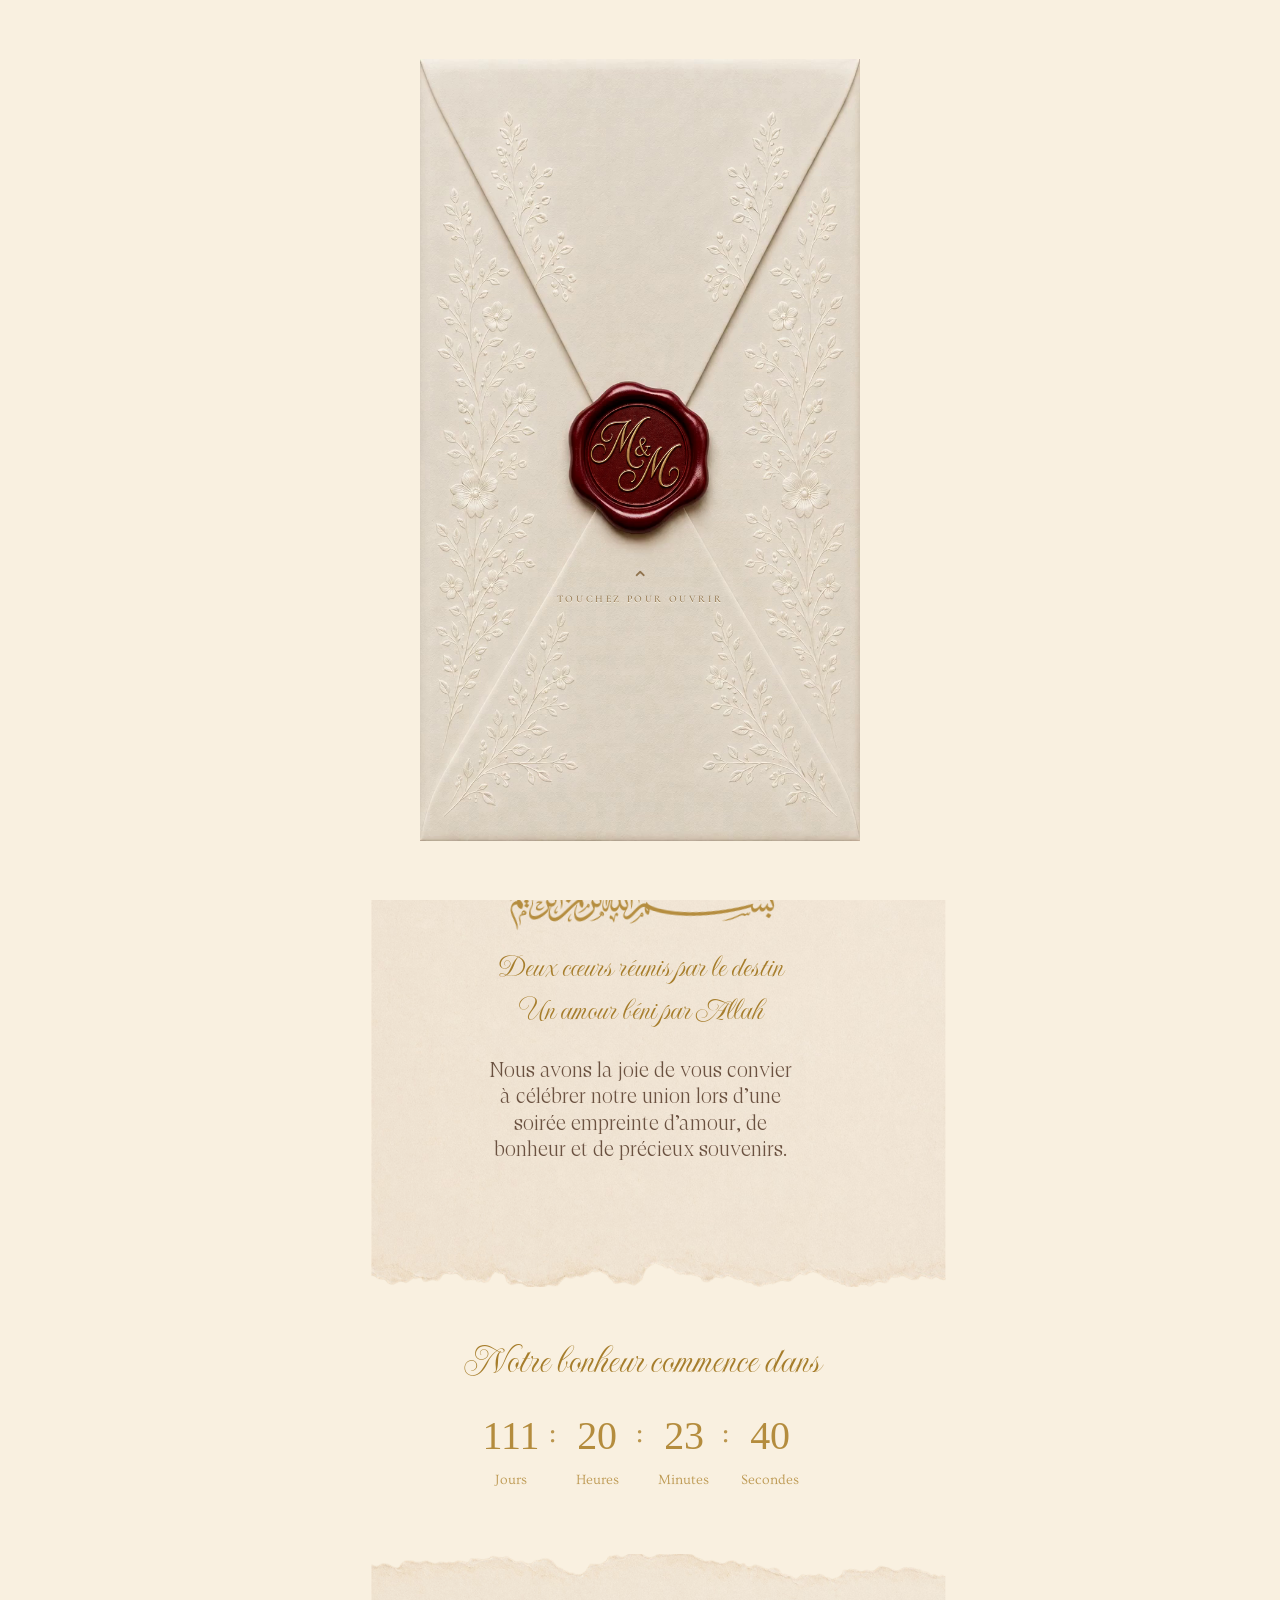
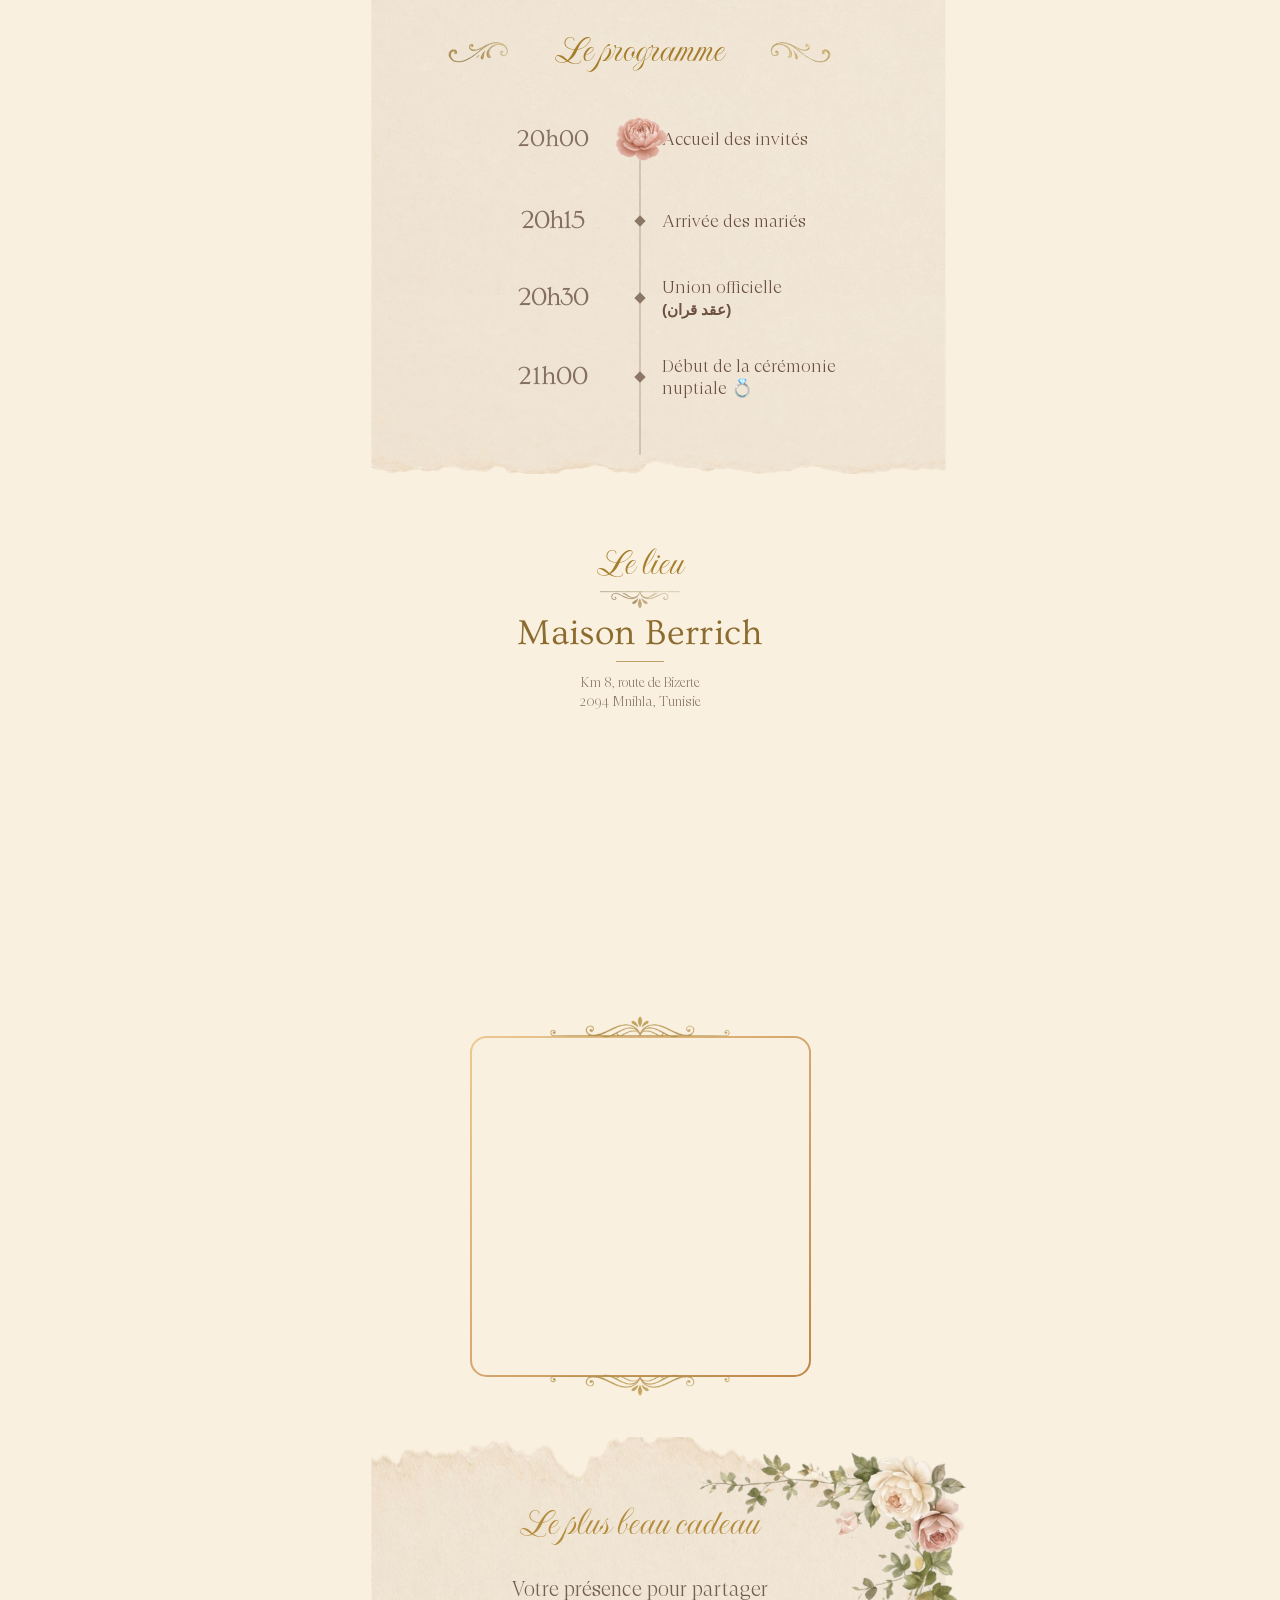
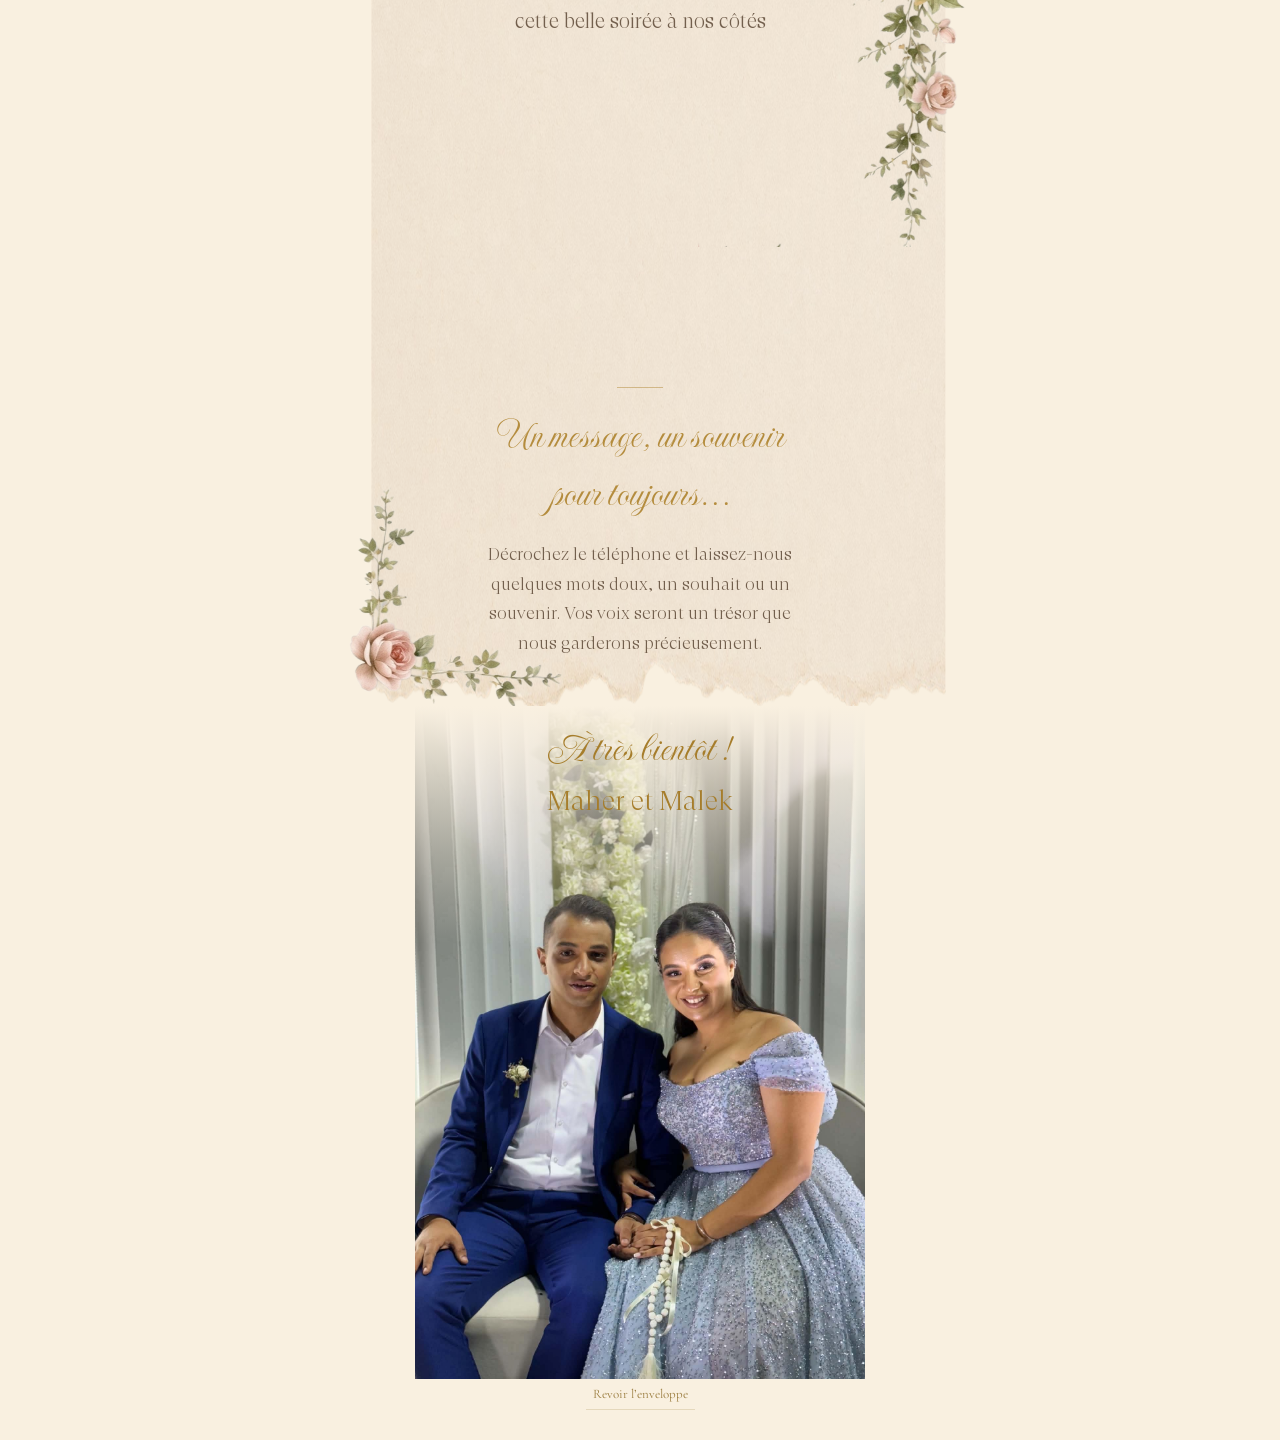
==== index.html @ cccc8685 "Bold the discover invitation prompt" ====
<!DOCTYPE html>
<html lang="fr">
<head>
<meta charset="UTF-8"><meta name="viewport" content="width=device-width, initial-scale=1, viewport-fit=cover">
<title>Maher & Malek — 27 mars 2027</title>
<meta name="description" content="Une journée, deux âmes, une vie. Célébrez le mariage de Maher et Malek le 27 mars 2027 à Maison Berrich.">
<meta property="og:title" content="Maher & Malek — Notre mariage"><meta property="og:description" content="Votre invitation au 27 mars 2027 · Maison Berrich"><meta property="og:image" content="https://ahmedth234.github.io/Maher-Malek/assets/partage-maher-malek-v2.jpg">
<meta property="og:type" content="website">
<meta property="og:image:secure_url" content="https://ahmedth234.github.io/Maher-Malek/assets/partage-maher-malek-v2.jpg">
<meta property="og:image:type" content="image/jpeg">
<meta property="og:image:width" content="1200">
<meta property="og:image:height" content="630">
<meta property="og:image:alt" content="Invitation de mariage de Maher et Malek — 27 mars 2027 à Maison Berrich">
<meta name="twitter:card" content="summary_large_image">
<meta name="twitter:title" content="Maher & Malek — Notre mariage">
<meta name="twitter:description" content="27 mars 2027 · Maison Berrich">
<meta name="twitter:image" content="https://ahmedth234.github.io/Maher-Malek/assets/partage-maher-malek-v2.jpg">
<link rel="canonical" href="https://ahmedth234.github.io/Maher-Malek/">
<meta property="og:url" content="https://ahmedth234.github.io/Maher-Malek/">
<meta name="theme-color" content="#f5efdf">
<link rel="preconnect" href="https://fonts.googleapis.com"><link rel="preconnect" href="https://fonts.gstatic.com" crossorigin>
<link href="https://fonts.googleapis.com/css2?family=Cormorant+Garamond:ital,wght@0,300;0,400;0,500;0,600;0,700;1,300;1,400;1,500&family=Great+Vibes&family=Montserrat:wght@400;500;600&display=swap" rel="stylesheet">
<link rel="stylesheet" href="style.css?v=17"><script src="script.js?v=15" defer></script>
<link rel="stylesheet" href="assets/model/fonts.css"><link rel="stylesheet" href="model-sections.css?v=5"><link rel="stylesheet" href="model-layout.css?v=30"><script src="model-motion.js?v=6" defer></script><script src="mobile-layout.js?v=4" defer></script></head>
<body>
<div class="invitation-cover" id="introOverlay" hidden>
 <div class="envelope-stage">
  <img class="envelope-still" src="assets/animation/envelope-mm-poster.png" alt="Enveloppe ivoire aux fleurs en relief et sceau de cire bordeaux" fetchpriority="high">
  <video id="envelopeVideo" class="envelope-video" muted playsinline preload="auto" aria-hidden="true"><source src="assets/animation/envelope-mm-opening.mp4" type="video/mp4"></video>
  <button class="seal-hit-area" id="openInviteBtn" aria-label="Ouvrir l’invitation de Maher et Malek"></button>
  <div class="envelope-hint"><span>⌃</span><p>TOUCHEZ POUR OUVRIR</p></div>
 </div>
</div>
<main id="invitation">
<header class="hero" id="home">
 <video id="gardenVideo" class="garden-video" autoplay muted loop playsinline preload="auto" aria-hidden="true"><source src="assets/animation/garden-swans.mp4" type="video/mp4"></video>
 <div class="petal-rain" aria-hidden="true"></div>
 <img class="hero-floral hero-floral-left" src="assets/animation/flowers-left.png" alt="">
 <img class="hero-floral hero-floral-right" src="assets/animation/flowers-right.png" alt="">
 <div class="hero-content"><p class="wedding-day">Le grand jour</p><p class="date-top"><strong>27.03.2027</strong></p>
 <h1><span><span class="name-initial">M</span>aher</span><small>&</small><span><span class="name-initial">M</span>alek</span></h1>
 <a class="scroll-cue" href="#bienvenue"><span>Découvrez notre invitation</span><span class="arrow">↓</span></a></div>
 
</header>
<div class="reference-sections" id="referenceSections"><section class="reference-welcome-clip" id="bienvenue" aria-label="Notre invitation"><div id="rec4227041103" class="r t-rec" style=" " data-animationappear="off" data-record-type="396">   <div class="t396"> <div class="t396__artboard" data-artboard-recid="4227041103" data-artboard-screens="320,480,640,960,1200" data-artboard-height="1240" data-artboard-valign="center" data-artboard-upscale="grid" data-artboard-height-res-320="1240"> <div class="t396__carrier" data-artboard-recid="4227041103"></div> <div class="t396__filter" data-artboard-recid="4227041103"></div>   <div class="t396__elem tn-elem tn-elem__42270411031779527203760000001" data-elem-id="1779527203760000001" data-elem-type="image" data-field-top-value="753" data-field-left-value="228" data-field-height-value="487" data-field-width-value="744" data-field-axisy-value="top" data-field-axisx-value="left" data-field-container-value="grid" data-field-topunits-value="px" data-field-leftunits-value="px" data-field-heightunits-value="px" data-field-widthunits-value="px" data-field-imagefit-value="fill" data-field-filewidth-value="1680" data-field-fileheight-value="833" data-field-heightmode-value="fixed" data-field-top-res-320-value="763" data-field-left-res-320-value="-212" data-field-height-res-320-value="477" data-field-heightmode-res-320-value="fixed" data-field-top-res-480-value="763" data-field-left-res-480-value="-132" data-field-height-res-480-value="470" data-field-heightmode-res-480-value="fixed" data-field-top-res-640-value="763" data-field-left-res-640-value="-52" data-field-height-res-640-value="477" data-field-heightmode-res-640-value="fixed" data-field-top-res-960-value="758" data-field-left-res-960-value="108" data-field-height-res-960-value="479" data-field-heightmode-res-960-value="fixed"> <div class="tn-atom"> <img class="tn-atom__img t-img" src="assets/model/decor-04.png" alt="" imgfield="tn_img_1779527203760000001" loading="lazy" decoding="async"> </div> </div>     <div class="t396__elem tn-elem tn-elem__42270411031780142978273000001 " data-elem-id="1780142978273000001" data-elem-type="image" data-field-top-value="566" data-field-left-value="359" data-field-height-value="343" data-field-width-value="224" data-field-axisy-value="top" data-field-axisx-value="left" data-field-container-value="grid" data-field-topunits-value="px" data-field-leftunits-value="px" data-field-heightunits-value="px" data-field-widthunits-value="px" data-animate-mobile="y" data-animate-sbs-event="intoview" data-animate-sbs-trg="1" data-animate-sbs-trgofst="0" data-animate-sbs-loop="loop" data-animate-sbs-opts="[{&#x27;mx&#x27;:0,&#x27;my&#x27;:0,&#x27;sx&#x27;:1,&#x27;sy&#x27;:1,&#x27;op&#x27;:1,&#x27;ro&#x27;:0,&#x27;ti&#x27;:0,&#x27;ea&#x27;:&#x27;0&#x27;,&#x27;dt&#x27;:0},{&#x27;mx&#x27;:0,&#x27;my&#x27;:0,&#x27;sx&#x27;:1.06,&#x27;sy&#x27;:1.06,&#x27;op&#x27;:1,&#x27;ro&#x27;:2,&#x27;ti&#x27;:2000,&#x27;ea&#x27;:&#x27;0&#x27;,&#x27;dt&#x27;:0},{&#x27;mx&#x27;:0,&#x27;my&#x27;:0,&#x27;sx&#x27;:1,&#x27;sy&#x27;:1,&#x27;op&#x27;:1,&#x27;ro&#x27;:0,&#x27;ti&#x27;:2000,&#x27;ea&#x27;:&#x27;0&#x27;,&#x27;dt&#x27;:0}]" data-field-imagefit-value="auto" data-field-filewidth-value="823" data-field-fileheight-value="1260" data-field-heightmode-value="hug" data-field-top-res-320-value="568" data-field-left-res-320-value="-77" data-field-height-res-320-value="334" data-field-width-res-320-value="218" data-field-left-res-480-value="2" data-field-height-res-480-value="343" data-field-left-res-640-value="77" data-field-height-res-640-value="343" data-field-left-res-960-value="238" data-field-height-res-960-value="343" data-motion-frames="[{&quot;mx&quot;:0,&quot;my&quot;:0,&quot;sx&quot;:1,&quot;sy&quot;:1,&quot;op&quot;:1,&quot;ro&quot;:0,&quot;ti&quot;:0,&quot;ea&quot;:&quot;0&quot;,&quot;dt&quot;:0},{&quot;mx&quot;:0,&quot;my&quot;:0,&quot;sx&quot;:1.06,&quot;sy&quot;:1.06,&quot;op&quot;:1,&quot;ro&quot;:2,&quot;ti&quot;:2000,&quot;ea&quot;:&quot;0&quot;,&quot;dt&quot;:0},{&quot;mx&quot;:0,&quot;my&quot;:0,&quot;sx&quot;:1,&quot;sy&quot;:1,&quot;op&quot;:1,&quot;ro&quot;:0,&quot;ti&quot;:2000,&quot;ea&quot;:&quot;0&quot;,&quot;dt&quot;:0}]"> <div class="tn-atom"> <img class="tn-atom__img t-img" src="assets/model/decor-05.png" alt="" imgfield="tn_img_1780142978273000001" loading="lazy" decoding="async"> </div> </div> <div class="t396__elem tn-elem tn-elem__42270411031780748451024000006 " data-elem-id="1780748451024000006" data-elem-type="image" data-field-top-value="547" data-field-left-value="605" data-field-height-value="359" data-field-width-value="236" data-field-axisy-value="top" data-field-axisx-value="left" data-field-container-value="grid" data-field-topunits-value="px" data-field-leftunits-value="px" data-field-heightunits-value="px" data-field-widthunits-value="px" data-animate-mobile="y" data-animate-sbs-event="intoview" data-animate-sbs-trg="1" data-animate-sbs-trgofst="0" data-animate-sbs-loop="loop" data-animate-sbs-opts="[{&#x27;mx&#x27;:0,&#x27;my&#x27;:0,&#x27;sx&#x27;:1,&#x27;sy&#x27;:1,&#x27;op&#x27;:1,&#x27;ro&#x27;:0,&#x27;ti&#x27;:0,&#x27;ea&#x27;:&#x27;0&#x27;,&#x27;dt&#x27;:0},{&#x27;mx&#x27;:0,&#x27;my&#x27;:0,&#x27;sx&#x27;:1.04,&#x27;sy&#x27;:1.04,&#x27;op&#x27;:1,&#x27;ro&#x27;:-2,&#x27;ti&#x27;:2000,&#x27;ea&#x27;:&#x27;0&#x27;,&#x27;dt&#x27;:0},{&#x27;mx&#x27;:0,&#x27;my&#x27;:0,&#x27;sx&#x27;:1,&#x27;sy&#x27;:1,&#x27;op&#x27;:1,&#x27;ro&#x27;:0,&#x27;ti&#x27;:2000,&#x27;ea&#x27;:&#x27;0&#x27;,&#x27;dt&#x27;:0}]" data-field-imagefit-value="auto" data-field-filewidth-value="829" data-field-fileheight-value="1260" data-field-heightmode-value="hug" data-field-top-res-320-value="586" data-field-left-res-320-value="198" data-field-height-res-320-value="319" data-field-width-res-320-value="210" data-field-left-res-480-value="252" data-field-height-res-480-value="359" data-field-left-res-640-value="327" data-field-height-res-640-value="359" data-field-left-res-960-value="488" data-field-height-res-960-value="359" data-motion-frames="[{&quot;mx&quot;:0,&quot;my&quot;:0,&quot;sx&quot;:1,&quot;sy&quot;:1,&quot;op&quot;:1,&quot;ro&quot;:0,&quot;ti&quot;:0,&quot;ea&quot;:&quot;0&quot;,&quot;dt&quot;:0},{&quot;mx&quot;:0,&quot;my&quot;:0,&quot;sx&quot;:1.04,&quot;sy&quot;:1.04,&quot;op&quot;:1,&quot;ro&quot;:-2,&quot;ti&quot;:2000,&quot;ea&quot;:&quot;0&quot;,&quot;dt&quot;:0},{&quot;mx&quot;:0,&quot;my&quot;:0,&quot;sx&quot;:1,&quot;sy&quot;:1,&quot;op&quot;:1,&quot;ro&quot;:0,&quot;ti&quot;:2000,&quot;ea&quot;:&quot;0&quot;,&quot;dt&quot;:0}]"> <div class="tn-atom"> <img class="tn-atom__img t-img" src="assets/model/decor-06.png" alt="" imgfield="tn_img_1780748451024000006" loading="lazy" decoding="async"> </div> </div>  <div class="t396__elem tn-elem tn-elem__42270411031780748008617000003 t-animate" data-elem-id="1780748008617000003" data-elem-type="text" data-field-top-value="899" data-field-left-value="320" data-field-height-value="129" data-field-width-value="560" data-field-axisy-value="top" data-field-axisx-value="left" data-field-container-value="grid" data-field-topunits-value="px" data-field-leftunits-value="px" data-field-heightunits-value="px" data-field-widthunits-value="px" data-animate-style="fadein" data-animate-duration="1" data-animate-mobile="y" data-field-textfit-value="autoheight" data-field-fontsize-value="41" data-field-top-res-320-value="899" data-field-left-res-320-value="-120" data-field-height-res-320-value="129" data-field-width-res-320-value="560" data-field-top-res-480-value="899" data-field-left-res-480-value="-40" data-field-top-res-640-value="899" data-field-left-res-640-value="40" data-field-top-res-960-value="899" data-field-left-res-960-value="200"> <div class="tn-atom" field="tn_text_1780748008617000003">Deux cœurs réunis par le destin<br>Un amour béni par Allah</div> </div> <div class="t396__elem tn-elem tn-elem__42270411031780748008617000005 t-animate" data-elem-id="1780748008617000005" data-elem-type="text" data-field-top-value="1050" data-field-left-value="447" data-field-height-value="104" data-field-width-value="307" data-field-axisy-value="top" data-field-axisx-value="left" data-field-container-value="grid" data-field-topunits-value="px" data-field-leftunits-value="px" data-field-heightunits-value="px" data-field-widthunits-value="px" data-animate-style="fadein" data-animate-duration="2" data-animate-delay="0.2" data-animate-mobile="y" data-field-textfit-value="autoheight" data-field-fontsize-value="21" data-field-top-res-320-value="1050" data-field-left-res-320-value="7" data-field-top-res-480-value="1060" data-field-left-res-480-value="87" data-field-top-res-640-value="1060" data-field-left-res-640-value="167" data-field-left-res-960-value="327"> <div class="tn-atom" field="tn_text_1780748008617000005">Nous avons la joie de vous convier à célébrer notre union lors d’une soirée empreinte d’amour, de bonheur et de précieux souvenirs.</div> </div>   <div class="t396__elem tn-elem tn-elem__42270411031782312134224" data-elem-id="1782312134224" data-elem-type="image" data-field-top-value="813" data-field-left-value="459" data-field-height-value="86" data-field-width-value="283" data-field-axisy-value="top" data-field-axisx-value="left" data-field-container-value="grid" data-field-topunits-value="px" data-field-leftunits-value="px" data-field-heightunits-value="px" data-field-widthunits-value="px" data-field-imagefit-value="auto" data-field-filewidth-value="1022" data-field-fileheight-value="312" data-field-heightmode-value="hug" data-field-left-res-320-value="19" data-field-height-res-320-value="86" data-field-left-res-480-value="99" data-field-height-res-480-value="86" data-field-left-res-640-value="179" data-field-height-res-640-value="86" data-field-left-res-960-value="339" data-field-height-res-960-value="86"> <div class="tn-atom"> <img class="tn-atom__img t-img" src="assets/model/basmala-calligraphie-doree.png" alt="بسم الله الرحمن الرحيم" imgfield="tn_img_1782312134224" loading="lazy" decoding="async"> </div> </div> </div> </div>   </div></section><section><div id="rec2487446093" class="r t-rec t-rec_pt_15 t-rec_pb_15" style="padding-top:15px;padding-bottom:15px;background-color:#f9f0e0; " data-animationappear="off" data-record-type="396" data-bg-color="#f9f0e0">   <div class="t396"> <div class="t396__artboard" data-artboard-recid="2487446093" data-artboard-screens="320,480,640,960,1200" data-artboard-height="257" data-artboard-valign="center" data-artboard-upscale="grid" data-artboard-height-res-320="247" data-artboard-height-res-480="257" data-artboard-height-res-640="257" data-artboard-height-res-960="247"> <div class="t396__carrier" data-artboard-recid="2487446093"></div> <div class="t396__filter" data-artboard-recid="2487446093"></div> <div class="t396__elem tn-elem tn-elem__24874460931771277551711000001 t-animate" data-elem-id="1771277551711000001" data-elem-type="html" data-field-top-value="23" data-field-left-value="335" data-field-height-value="170" data-field-width-value="531" data-field-axisy-value="top" data-field-axisx-value="left" data-field-container-value="grid" data-field-topunits-value="px" data-field-leftunits-value="px" data-field-heightunits-value="px" data-field-widthunits-value="px" data-animate-style="fadeinup" data-animate-duration="1" data-animate-distance="100" data-animate-mobile="y" data-field-top-res-320-value="24" data-field-left-res-320-value="-75" data-field-width-res-320-value="470" data-field-top-res-480-value="23" data-field-left-res-480-value="-25" data-field-top-res-640-value="23" data-field-left-res-640-value="55" data-field-top-res-960-value="22" data-field-left-res-960-value="215"> <div class="tn-atom tn-atom__html"><div class="model-countdown" role="timer" aria-label="Temps restant avant le mariage"><div class="model-time"><svg class="model-number" viewBox="0 0 82 62" width="82" height="62" aria-hidden="true" focusable="false"><text id="days" x="41" y="47" text-anchor="middle" fill="#b48c3d" font-family="Georgia,serif" font-size="43" font-weight="400">00</text></svg><span class="model-label">Jours</span></div><span class="model-separator">:</span><div class="model-time"><svg class="model-number" viewBox="0 0 82 62" width="82" height="62" aria-hidden="true" focusable="false"><text id="hours" x="41" y="47" text-anchor="middle" fill="#b48c3d" font-family="Georgia,serif" font-size="43" font-weight="400">00</text></svg><span class="model-label">Heures</span></div><span class="model-separator">:</span><div class="model-time"><svg class="model-number" viewBox="0 0 82 62" width="82" height="62" aria-hidden="true" focusable="false"><text id="minutes" x="41" y="47" text-anchor="middle" fill="#b48c3d" font-family="Georgia,serif" font-size="43" font-weight="400">00</text></svg><span class="model-label">Minutes</span></div><span class="model-separator">:</span><div class="model-time"><svg class="model-number" viewBox="0 0 82 62" width="82" height="62" aria-hidden="true" focusable="false"><text id="seconds" x="41" y="47" text-anchor="middle" fill="#b48c3d" font-family="Georgia,serif" font-size="43" font-weight="400">00</text></svg><span class="model-label">Secondes</span></div></div><p id="countdownMessage" hidden>Le grand jour est arrivé !</p></div> </div> <div class="t396__elem tn-elem tn-elem__24874460931771277026942000001" data-elem-id="1771277026942000001" data-elem-type="text" data-field-top-value="28" data-field-left-value="320" data-field-height-value="64" data-field-width-value="560" data-field-axisy-value="top" data-field-axisx-value="left" data-field-container-value="grid" data-field-topunits-value="px" data-field-leftunits-value="px" data-field-heightunits-value="px" data-field-widthunits-value="px" data-field-textfit-value="autoheight" data-field-fontsize-value="41" data-field-top-res-320-value="29" data-field-left-res-320-value="-120" data-field-top-res-480-value="27" data-field-left-res-480-value="-40" data-field-top-res-640-value="28" data-field-left-res-640-value="40" data-field-top-res-960-value="27" data-field-left-res-960-value="200"> <div class="tn-atom" field="tn_text_1771277026942000001">Notre bonheur commence dans</div> </div> </div> </div>   </div></section><section id="programme"><div id="rec2487446103" class="r t-rec" style="background-color:#f9f0e0; " data-animationappear="off" data-record-type="396" data-bg-color="#f9f0e0">   <div class="t396"> <div class="t396__artboard" data-artboard-recid="2487446103" data-artboard-screens="320,480,640,960,1200" data-artboard-height="570" data-artboard-valign="center" data-artboard-upscale="grid" data-artboard-ovrflw="visible" data-artboard-height-res-960="570"> <div class="t396__carrier" data-artboard-recid="2487446103"></div> <div class="t396__filter" data-artboard-recid="2487446103"></div> <div class="t396__elem tn-elem tn-elem__24874461031779527691672" data-elem-id="1779527691672" data-elem-type="image" data-field-top-value="-20" data-field-left-value="228" data-field-height-value="346" data-field-width-value="744" data-field-axisy-value="top" data-field-axisx-value="left" data-field-container-value="grid" data-field-topunits-value="px" data-field-leftunits-value="px" data-field-heightunits-value="px" data-field-widthunits-value="px" data-field-imagefit-value="fill" data-field-filewidth-value="1680" data-field-fileheight-value="652" data-field-widthmode-value="fixed" data-field-heightmode-value="fixed" data-field-left-res-320-value="-212" data-field-height-res-320-value="346" data-field-heightmode-res-320-value="fixed" data-field-left-res-480-value="-132" data-field-height-res-480-value="346" data-field-heightmode-res-480-value="fixed" data-field-left-res-640-value="-52" data-field-height-res-640-value="346" data-field-heightmode-res-640-value="fixed" data-field-left-res-960-value="108" data-field-height-res-960-value="346" data-field-heightmode-res-960-value="fixed"> <div class="tn-atom"> <img class="tn-atom__img t-img" src="assets/model/decor-09.png" alt="" imgfield="tn_img_1779527691672" loading="lazy" decoding="async"> </div> </div> <div class="t396__elem tn-elem tn-elem__24874461031782315340571000001" data-elem-id="1782315340571000001" data-elem-type="image" data-field-top-value="321" data-field-left-value="228" data-field-height-value="259" data-field-width-value="744" data-field-axisy-value="top" data-field-axisx-value="left" data-field-container-value="grid" data-field-topunits-value="px" data-field-leftunits-value="px" data-field-heightunits-value="px" data-field-widthunits-value="px" data-field-imagefit-value="fill" data-field-filewidth-value="1680" data-field-fileheight-value="563" data-field-widthmode-value="fixed" data-field-heightmode-value="fixed" data-field-left-res-320-value="-212" data-field-height-res-320-value="259" data-field-heightmode-res-320-value="fixed" data-field-left-res-480-value="-132" data-field-height-res-480-value="259" data-field-heightmode-res-480-value="fixed" data-field-left-res-640-value="-52" data-field-height-res-640-value="259" data-field-heightmode-res-640-value="fixed" data-field-left-res-960-value="108" data-field-height-res-960-value="259" data-field-heightmode-res-960-value="fixed"> <div class="tn-atom"> <img class="tn-atom__img t-img" src="assets/model/decor-10.png" alt="" imgfield="tn_img_1782315340571000001" loading="lazy" decoding="async"> </div> </div> <div class="t396__elem tn-elem tn-elem__24874461031763405219328" data-elem-id="1763405219328" data-elem-type="text" data-field-top-value="45" data-field-left-value="320" data-field-height-value="64" data-field-width-value="560" data-field-axisy-value="top" data-field-axisx-value="left" data-field-container-value="grid" data-field-topunits-value="px" data-field-leftunits-value="px" data-field-heightunits-value="px" data-field-widthunits-value="px" data-field-textfit-value="autoheight" data-field-fontsize-value="41" data-field-left-res-320-value="-120" data-field-left-res-480-value="-40" data-field-left-res-640-value="40" data-field-left-res-960-value="200"> <div class="tn-atom" field="tn_text_1763405219328">Le programme</div> </div> <div class="t396__elem tn-elem tn-elem__24874461031763405268776 t-animate" data-elem-id="1763405268776" data-elem-type="text" data-field-top-value="143" data-field-left-value="643" data-field-height-value="44" data-field-width-value="94" data-field-axisy-value="top" data-field-axisx-value="left" data-field-container-value="grid" data-field-topunits-value="px" data-field-leftunits-value="px" data-field-heightunits-value="px" data-field-widthunits-value="px" data-animate-style="fadein" data-animate-duration="1.5" data-animate-mobile="y" data-field-textfit-value="autoheight" data-field-fontsize-value="20" data-field-top-res-320-value="143" data-field-left-res-320-value="205" data-field-left-res-480-value="290" data-field-left-res-640-value="370" data-field-height-res-640-value="44" data-field-width-res-640-value="94" data-field-left-res-960-value="530"> <div class="tn-atom" field="tn_text_1763405268776">Accueil des invités</div> </div> <div class="t396__elem tn-elem tn-elem__24874461031772803062504 t-animate" data-elem-id="1772803062504" data-elem-type="text" data-field-top-value="141" data-field-left-value="475" data-field-height-value="47" data-field-width-value="75" data-field-axisy-value="top" data-field-axisx-value="left" data-field-container-value="grid" data-field-topunits-value="px" data-field-leftunits-value="px" data-field-heightunits-value="px" data-field-widthunits-value="px" data-animate-style="fadein" data-animate-duration="1.5" data-animate-mobile="y" data-field-textfit-value="autoheight" data-field-fontsize-value="30" data-field-left-res-320-value="4" data-field-left-res-480-value="89" data-field-left-res-640-value="169" data-field-height-res-640-value="47" data-field-width-res-640-value="129" data-field-left-res-960-value="357"> <div class="tn-atom" field="tn_text_1772803062504">20h00</div> </div> <div class="t396__elem tn-elem tn-elem__24874461031772803288793000002 t-animate" data-elem-id="1772803288793000002" data-elem-type="text" data-field-top-value="215" data-field-left-value="650" data-field-height-value="44" data-field-width-value="91" data-field-axisy-value="top" data-field-axisx-value="left" data-field-container-value="grid" data-field-topunits-value="px" data-field-leftunits-value="px" data-field-heightunits-value="px" data-field-widthunits-value="px" data-animate-style="fadein" data-animate-duration="1.5" data-animate-delay="0.1" data-animate-mobile="y" data-field-textfit-value="autoheight" data-field-fontsize-value="20" data-field-left-res-320-value="206" data-field-height-res-320-value="66" data-field-width-res-320-value="91" data-field-left-res-480-value="291" data-field-left-res-640-value="371" data-field-height-res-640-value="66" data-field-width-res-640-value="91" data-field-left-res-960-value="531"> <div class="tn-atom" field="tn_text_1772803288793000002">Arrivée des mariés</div> </div> <div class="t396__elem tn-elem tn-elem__24874461031782315605037000003 t-animate" data-elem-id="1782315605037000003" data-elem-type="text" data-field-top-value="302" data-field-left-value="650" data-field-height-value="44" data-field-width-value="91" data-field-axisy-value="top" data-field-axisx-value="left" data-field-container-value="grid" data-field-topunits-value="px" data-field-leftunits-value="px" data-field-heightunits-value="px" data-field-widthunits-value="px" data-animate-style="fadein" data-animate-duration="1.5" data-animate-delay="0.1" data-animate-mobile="y" data-field-textfit-value="autoheight" data-field-fontsize-value="20" data-field-left-res-320-value="206" data-field-height-res-320-value="66" data-field-width-res-320-value="91" data-field-left-res-480-value="291" data-field-left-res-640-value="371" data-field-height-res-640-value="66" data-field-width-res-640-value="91" data-field-left-res-960-value="531"> <div class="tn-atom" field="tn_text_1782315605037000003">Union officielle<br><span class="programme-arabic" lang="ar" dir="rtl">(عقد قران)</span></div> </div> <div class="t396__elem tn-elem tn-elem__24874461031772803288793000003 t-animate" data-elem-id="1772803288793000003" data-elem-type="text" data-field-top-value="224" data-field-left-value="454" data-field-height-value="47" data-field-width-value="117" data-field-axisy-value="top" data-field-axisx-value="left" data-field-container-value="grid" data-field-topunits-value="px" data-field-leftunits-value="px" data-field-heightunits-value="px" data-field-widthunits-value="px" data-animate-style="fadein" data-animate-duration="1.5" data-animate-delay="0.1" data-animate-mobile="y" data-field-textfit-value="autoheight" data-field-fontsize-value="30" data-field-left-res-320-value="4" data-field-left-res-480-value="89" data-field-left-res-640-value="169" data-field-height-res-640-value="47" data-field-width-res-640-value="129" data-field-left-res-960-value="336"> <div class="tn-atom" field="tn_text_1772803288793000003">20h15</div> </div> <div class="t396__elem tn-elem tn-elem__24874461031782315588274000002 t-animate" data-elem-id="1782315588274000002" data-elem-type="text" data-field-top-value="300" data-field-left-value="454" data-field-height-value="47" data-field-width-value="117" data-field-axisy-value="top" data-field-axisx-value="left" data-field-container-value="grid" data-field-topunits-value="px" data-field-leftunits-value="px" data-field-heightunits-value="px" data-field-widthunits-value="px" data-animate-style="fadein" data-animate-duration="1.5" data-animate-delay="0.1" data-animate-mobile="y" data-field-textfit-value="autoheight" data-field-fontsize-value="30" data-field-left-res-320-value="4" data-field-left-res-480-value="89" data-field-left-res-640-value="169" data-field-height-res-640-value="47" data-field-width-res-640-value="129" data-field-left-res-960-value="336"> <div class="tn-atom" field="tn_text_1782315588274000002">20h30</div> </div>   <div class="t396__elem tn-elem tn-elem__24874461031778517684813000001 t-animate" data-elem-id="1778517684813000001" data-elem-type="text" data-field-top-value="392" data-field-left-value="659" data-field-height-value="22" data-field-width-value="61" data-field-axisy-value="top" data-field-axisx-value="left" data-field-container-value="grid" data-field-topunits-value="px" data-field-leftunits-value="px" data-field-heightunits-value="px" data-field-widthunits-value="px" data-animate-style="fadein" data-animate-duration="1.5" data-animate-delay="0.3" data-animate-mobile="y" data-field-textfit-value="autoheight" data-field-fontsize-value="20" data-field-top-res-320-value="390" data-field-left-res-320-value="221" data-field-top-res-480-value="388" data-field-left-res-480-value="306" data-field-top-res-640-value="388" data-field-left-res-640-value="386" data-field-top-res-960-value="391" data-field-left-res-960-value="546"> <div class="tn-atom" field="tn_text_1778517684813000001">Début de la cérémonie nuptiale 💍</div> </div> <div class="t396__elem tn-elem tn-elem__24874461031778517684813000002 t-animate" data-elem-id="1778517684813000002" data-elem-type="text" data-field-top-value="378" data-field-left-value="473" data-field-height-value="47" data-field-width-value="79" data-field-axisy-value="top" data-field-axisx-value="left" data-field-container-value="grid" data-field-topunits-value="px" data-field-leftunits-value="px" data-field-heightunits-value="px" data-field-widthunits-value="px" data-animate-style="fadein" data-animate-duration="1.5" data-animate-delay="0.3" data-animate-mobile="y" data-field-textfit-value="autoheight" data-field-fontsize-value="30" data-field-top-res-320-value="377" data-field-left-res-320-value="1" data-field-top-res-480-value="375" data-field-left-res-480-value="86" data-field-top-res-640-value="375" data-field-left-res-640-value="166" data-field-width-res-640-value="136" data-field-top-res-960-value="378" data-field-left-res-960-value="355"> <div class="tn-atom" field="tn_text_1778517684813000002">21h00</div> </div> <div class="t396__elem tn-elem tn-elem__24874461031772803124037" data-elem-id="1772803124037" data-elem-type="vector" data-field-top-value="160" data-field-left-value="599" data-field-height-value="321" data-field-width-value="2" data-field-axisy-value="top" data-field-axisx-value="left" data-field-container-value="grid" data-field-topunits-value="px" data-field-leftunits-value="px" data-field-heightunits-value="px" data-field-widthunits-value="px" data-field-filewidth-value="2" data-field-fileheight-value="323" data-field-heightmode-value="hug" data-field-top-res-320-value="160" data-field-left-res-320-value="158" data-field-top-res-480-value="160" data-field-left-res-480-value="239" data-field-top-res-640-value="160" data-field-left-res-640-value="319" data-field-top-res-960-value="160" data-field-left-res-960-value="479" data-field-height-res-960-value="321" data-field-width-res-960-value="2" data-field-container-res-960-value="grid"> <div class="tn-atom tn-atom__vector"> <svg xmlns="http://www.w3.org/2000/svg" viewbox="0 0 2.01 323.01" data-guides="{&quot;vertical&quot;:[],&quot;horizontal&quot;:[]}" role="img" aria-label=""><defs></defs><line fill="transparent" fill-opacity="1" stroke="#9c8575" stroke-opacity="1" stroke-width="1" id="tSvg18a256d1349" title="Line 1" x1="1.00" y1="1.00" x2="1.02" y2="322.01" stroke-linecap="round" style="transform-origin: 1.01px 161.51px;"></line></svg> </div> </div> <div class="t396__elem tn-elem tn-elem__24874461031772803196067" data-elem-id="1772803196067" data-elem-type="shape" data-field-top-value="161" data-field-left-value="596" data-field-height-value="8" data-field-width-value="8" data-field-axisy-value="top" data-field-axisx-value="left" data-field-container-value="grid" data-field-topunits-value="px" data-field-leftunits-value="px" data-field-heightunits-value="px" data-field-widthunits-value="px" data-field-widthmode-value="fixed" data-field-heightmode-value="fixed" data-field-top-res-320-value="161" data-field-left-res-320-value="155" data-field-top-res-480-value="161" data-field-left-res-480-value="236" data-field-top-res-640-value="161" data-field-left-res-640-value="316" data-field-top-res-960-value="161" data-field-left-res-960-value="476" data-field-height-res-960-value="8" data-field-width-res-960-value="8" data-field-container-res-960-value="grid"> <div class="tn-atom"> </div> </div> <div class="t396__elem tn-elem tn-elem__24874461031772803288793000004" data-elem-id="1772803288793000004" data-elem-type="shape" data-field-top-value="243" data-field-left-value="596" data-field-height-value="8" data-field-width-value="8" data-field-axisy-value="top" data-field-axisx-value="left" data-field-container-value="grid" data-field-topunits-value="px" data-field-leftunits-value="px" data-field-heightunits-value="px" data-field-widthunits-value="px" data-field-widthmode-value="fixed" data-field-heightmode-value="fixed" data-field-top-res-320-value="243" data-field-left-res-320-value="155" data-field-top-res-480-value="243" data-field-left-res-480-value="236" data-field-top-res-640-value="243" data-field-left-res-640-value="316" data-field-top-res-960-value="243" data-field-left-res-960-value="476" data-field-height-res-960-value="8" data-field-width-res-960-value="8" data-field-container-res-960-value="grid"> <div class="tn-atom"> </div> </div> <div class="t396__elem tn-elem tn-elem__24874461031772803465944000007" data-elem-id="1772803465944000007" data-elem-type="shape" data-field-top-value="320" data-field-left-value="596" data-field-height-value="8" data-field-width-value="8" data-field-axisy-value="top" data-field-axisx-value="left" data-field-container-value="grid" data-field-topunits-value="px" data-field-leftunits-value="px" data-field-heightunits-value="px" data-field-widthunits-value="px" data-field-widthmode-value="fixed" data-field-heightmode-value="fixed" data-field-top-res-320-value="320" data-field-left-res-320-value="155" data-field-top-res-480-value="320" data-field-left-res-480-value="236" data-field-top-res-640-value="320" data-field-left-res-640-value="316" data-field-top-res-960-value="321" data-field-left-res-960-value="476" data-field-height-res-960-value="8" data-field-width-res-960-value="8" data-field-container-res-960-value="grid"> <div class="tn-atom"> </div> </div>  <div class="t396__elem tn-elem tn-elem__24874461031778517704423000003" data-elem-id="1778517704423000003" data-elem-type="shape" data-field-top-value="399" data-field-left-value="596" data-field-height-value="8" data-field-width-value="8" data-field-axisy-value="top" data-field-axisx-value="left" data-field-container-value="grid" data-field-topunits-value="px" data-field-leftunits-value="px" data-field-heightunits-value="px" data-field-widthunits-value="px" data-field-widthmode-value="fixed" data-field-heightmode-value="fixed" data-field-top-res-320-value="397" data-field-left-res-320-value="155" data-field-top-res-480-value="395" data-field-left-res-480-value="236" data-field-top-res-640-value="395" data-field-left-res-640-value="316" data-field-top-res-960-value="398" data-field-left-res-960-value="476" data-field-height-res-960-value="8" data-field-width-res-960-value="8" data-field-container-res-960-value="grid"> <div class="tn-atom"> </div> </div> <div class="t396__elem tn-elem tn-elem__24874461031773602024985 " data-elem-id="1773602024985" data-elem-type="image" data-field-top-value="140" data-field-left-value="573" data-field-height-value="50" data-field-width-value="55" data-field-axisy-value="top" data-field-axisx-value="left" data-field-container-value="grid" data-field-topunits-value="px" data-field-leftunits-value="px" data-field-heightunits-value="px" data-field-widthunits-value="px" data-animate-mobile="y" data-animate-sbs-event="scroll" data-animate-sbs-trg="0.5" data-animate-sbs-trgofst="0" data-animate-sbs-opts="[{&#x27;mx&#x27;:0,&#x27;my&#x27;:0,&#x27;sx&#x27;:1,&#x27;sy&#x27;:1,&#x27;op&#x27;:1,&#x27;ro&#x27;:0,&#x27;di&#x27;:&#x27;0&#x27;,&#x27;dd&#x27;:&#x27;0&#x27;,&#x27;fi&#x27;:&#x27;0&#x27;},{&#x27;mx&#x27;:0,&#x27;my&#x27;:80,&#x27;sx&#x27;:1,&#x27;sy&#x27;:1,&#x27;op&#x27;:1,&#x27;ro&#x27;:0,&#x27;di&#x27;:100,&#x27;dd&#x27;:&#x27;0&#x27;,&#x27;fi&#x27;:&#x27;0&#x27;},{&#x27;mx&#x27;:0,&#x27;my&#x27;:169,&#x27;sx&#x27;:1,&#x27;sy&#x27;:1,&#x27;op&#x27;:1,&#x27;ro&#x27;:0,&#x27;di&#x27;:100,&#x27;dd&#x27;:&#x27;0&#x27;,&#x27;fi&#x27;:&#x27;0&#x27;},{&#x27;mx&#x27;:0,&#x27;my&#x27;:247,&#x27;sx&#x27;:1,&#x27;sy&#x27;:1,&#x27;op&#x27;:1,&#x27;ro&#x27;:0,&#x27;di&#x27;:100,&#x27;dd&#x27;:&#x27;0&#x27;,&#x27;fi&#x27;:&#x27;0&#x27;},{&#x27;mx&#x27;:0,&#x27;my&#x27;:311,&#x27;sx&#x27;:1,&#x27;sy&#x27;:1,&#x27;op&#x27;:1,&#x27;ro&#x27;:0,&#x27;di&#x27;:100,&#x27;dd&#x27;:&#x27;0&#x27;,&#x27;fi&#x27;:&#x27;0&#x27;}]" data-field-imagefit-value="auto" data-field-filewidth-value="1309" data-field-fileheight-value="1201" data-field-heightmode-value="hug" data-field-left-res-320-value="132" data-field-height-res-320-value="50" data-field-left-res-480-value="213" data-field-height-res-480-value="50" data-field-left-res-640-value="293" data-field-height-res-640-value="50" data-field-left-res-960-value="453" data-field-height-res-960-value="50" data-animate-sbs-opts-res-960="[{&#x27;mx&#x27;:0,&#x27;my&#x27;:0,&#x27;sx&#x27;:1,&#x27;sy&#x27;:1,&#x27;op&#x27;:1,&#x27;ro&#x27;:0,&#x27;di&#x27;:&#x27;0&#x27;,&#x27;dd&#x27;:&#x27;0&#x27;,&#x27;fi&#x27;:&#x27;0&#x27;},{&#x27;mx&#x27;:0,&#x27;my&#x27;:80,&#x27;sx&#x27;:1,&#x27;sy&#x27;:1,&#x27;op&#x27;:1,&#x27;ro&#x27;:0,&#x27;di&#x27;:100,&#x27;dd&#x27;:&#x27;0&#x27;,&#x27;fi&#x27;:&#x27;0&#x27;},{&#x27;mx&#x27;:0,&#x27;my&#x27;:169,&#x27;sx&#x27;:1,&#x27;sy&#x27;:1,&#x27;op&#x27;:1,&#x27;ro&#x27;:0,&#x27;di&#x27;:100,&#x27;dd&#x27;:&#x27;0&#x27;,&#x27;fi&#x27;:&#x27;0&#x27;},{&#x27;mx&#x27;:0,&#x27;my&#x27;:247,&#x27;sx&#x27;:1,&#x27;sy&#x27;:1,&#x27;op&#x27;:1,&#x27;ro&#x27;:0,&#x27;di&#x27;:100,&#x27;dd&#x27;:&#x27;0&#x27;,&#x27;fi&#x27;:&#x27;0&#x27;},{&#x27;mx&#x27;:0,&#x27;my&#x27;:309,&#x27;sx&#x27;:1,&#x27;sy&#x27;:1,&#x27;op&#x27;:1,&#x27;ro&#x27;:0,&#x27;di&#x27;:100,&#x27;dd&#x27;:&#x27;0&#x27;,&#x27;fi&#x27;:&#x27;0&#x27;}]" data-motion-frames="[{&quot;mx&quot;:0,&quot;my&quot;:0,&quot;sx&quot;:1,&quot;sy&quot;:1,&quot;op&quot;:1,&quot;ro&quot;:0,&quot;di&quot;:&quot;0&quot;,&quot;dd&quot;:&quot;0&quot;,&quot;fi&quot;:&quot;0&quot;},{&quot;mx&quot;:0,&quot;my&quot;:80,&quot;sx&quot;:1,&quot;sy&quot;:1,&quot;op&quot;:1,&quot;ro&quot;:0,&quot;di&quot;:100,&quot;dd&quot;:&quot;0&quot;,&quot;fi&quot;:&quot;0&quot;},{&quot;mx&quot;:0,&quot;my&quot;:169,&quot;sx&quot;:1,&quot;sy&quot;:1,&quot;op&quot;:1,&quot;ro&quot;:0,&quot;di&quot;:100,&quot;dd&quot;:&quot;0&quot;,&quot;fi&quot;:&quot;0&quot;},{&quot;mx&quot;:0,&quot;my&quot;:247,&quot;sx&quot;:1,&quot;sy&quot;:1,&quot;op&quot;:1,&quot;ro&quot;:0,&quot;di&quot;:100,&quot;dd&quot;:&quot;0&quot;,&quot;fi&quot;:&quot;0&quot;},{&quot;mx&quot;:0,&quot;my&quot;:311,&quot;sx&quot;:1,&quot;sy&quot;:1,&quot;op&quot;:1,&quot;ro&quot;:0,&quot;di&quot;:100,&quot;dd&quot;:&quot;0&quot;,&quot;fi&quot;:&quot;0&quot;}]"> <div class="tn-atom"> <img class="tn-atom__img t-img" src="assets/model/decor-11.png" alt="" imgfield="tn_img_1773602024985" loading="lazy" decoding="async"> </div> </div> <div class="t396__elem tn-elem tn-elem__24874461031780148092188000001 t-animate" data-elem-id="1780148092188000001" data-elem-type="image" data-field-top-value="56" data-field-left-value="725" data-field-height-value="41" data-field-width-value="78" data-field-axisy-value="top" data-field-axisx-value="left" data-field-container-value="grid" data-field-topunits-value="px" data-field-leftunits-value="px" data-field-heightunits-value="px" data-field-widthunits-value="px" data-animate-style="fadeinright" data-animate-duration="2" data-animate-distance="40" data-animate-mobile="y" data-field-imagefit-value="auto" data-field-filewidth-value="312" data-field-fileheight-value="164" data-field-widthmode-value="fixed" data-field-heightmode-value="hug" data-field-top-res-320-value="56" data-field-left-res-320-value="277" data-field-height-res-320-value="41" data-field-left-res-480-value="365" data-field-height-res-480-value="41" data-field-left-res-640-value="445" data-field-height-res-640-value="41" data-field-left-res-960-value="605" data-field-height-res-960-value="41"> <div class="tn-atom"> <img class="tn-atom__img t-img" src="assets/model/decor-12.png" alt="" imgfield="tn_img_1780148092188000001" loading="lazy" decoding="async"> </div> </div> <div class="t396__elem tn-elem tn-elem__24874461031780148092188000002 t-animate" data-elem-id="1780148092188000002" data-elem-type="image" data-field-top-value="56" data-field-left-value="396" data-field-height-value="41" data-field-width-value="79" data-field-axisy-value="top" data-field-axisx-value="left" data-field-container-value="grid" data-field-topunits-value="px" data-field-leftunits-value="px" data-field-heightunits-value="px" data-field-widthunits-value="px" data-animate-style="fadeinleft" data-animate-duration="2" data-animate-distance="40" data-animate-mobile="y" data-field-imagefit-value="auto" data-field-filewidth-value="316" data-field-fileheight-value="164" data-field-widthmode-value="fixed" data-field-heightmode-value="hug" data-field-left-res-320-value="-34" data-field-height-res-320-value="41" data-field-left-res-480-value="36" data-field-height-res-480-value="41" data-field-left-res-640-value="116" data-field-height-res-640-value="41" data-field-left-res-960-value="276" data-field-height-res-960-value="41"> <div class="tn-atom"> <img class="tn-atom__img t-img" src="assets/model/decor-13.png" alt="" imgfield="tn_img_1780148092188000002" loading="lazy" decoding="async"> </div> </div> </div> </div>   </div></section><section id="details"><div id="rec2487446153" class="r t-rec t-rec_pt_30" style="padding-top:30px;background-color:#f9f0e0; " data-animationappear="off" data-record-type="396" data-bg-color="#f9f0e0">   <div class="t396"> <div class="t396__artboard" data-artboard-recid="2487446153" data-artboard-screens="320,480,640,960,1200" data-artboard-height="427" data-artboard-valign="center" data-artboard-upscale="grid" data-artboard-ovrflw="visible" data-artboard-heightmode="hug" data-artboard-height-res-320="405" data-artboard-height-res-480="405" data-artboard-height-res-640="405" data-artboard-height-res-960="405"> <div class="t396__carrier" data-artboard-recid="2487446153"></div> <div class="t396__filter" data-artboard-recid="2487446153"></div> <div class="t396__elem tn-elem tn-elem__24874461531780148246706000001 t-animate" data-elem-id="1780148246706000001" data-elem-type="image" data-field-top-value="81" data-field-left-value="550" data-field-height-value="30" data-field-width-value="96" data-field-axisy-value="top" data-field-axisx-value="left" data-field-container-value="grid" data-field-topunits-value="px" data-field-leftunits-value="px" data-field-heightunits-value="px" data-field-widthunits-value="px" data-animate-style="zoomin" data-animate-duration="3" data-animate-scale="0.9" data-animate-mobile="y" data-field-imagefit-value="auto" data-field-filewidth-value="384" data-field-fileheight-value="120" data-field-widthmode-value="fixed" data-field-heightmode-value="hug" data-field-left-res-320-value="110" data-field-height-res-320-value="30" data-field-left-res-480-value="190" data-field-height-res-480-value="30" data-field-left-res-640-value="270" data-field-height-res-640-value="30" data-field-left-res-960-value="430" data-field-height-res-960-value="30"> <div class="tn-atom"> <img class="tn-atom__img t-img" src="assets/model/decor-14.png" alt="" imgfield="tn_img_1780148246706000001" loading="lazy" decoding="async"> </div> </div> <div class="t396__elem tn-elem tn-elem__24874461531782312310182000001 t-animate" data-elem-id="1782312310182000001" data-elem-type="image" data-field-top-value="174" data-field-left-value="410" data-field-height-value="253" data-field-width-value="380" data-field-axisy-value="top" data-field-axisx-value="left" data-field-container-value="grid" data-field-topunits-value="px" data-field-leftunits-value="px" data-field-heightunits-value="px" data-field-widthunits-value="px" data-animate-style="zoomin" data-animate-duration="1" data-animate-scale="0.9" data-animate-mobile="y" data-field-imagefit-value="auto" data-field-filewidth-value="1536" data-field-fileheight-value="1024" data-field-widthmode-value="fixed" data-field-heightmode-value="hug" data-field-left-res-320-value="-30" data-field-height-res-320-value="253" data-field-left-res-480-value="50" data-field-height-res-480-value="253" data-field-left-res-640-value="130" data-field-height-res-640-value="253" data-field-left-res-960-value="290" data-field-height-res-960-value="253"> <div class="tn-atom"> <img class="tn-atom__img t-img" src="assets/model/maison-berrich-facade.png" alt="Façade de Maison Berrich au crépuscule" imgfield="tn_img_1782312310182000001" loading="lazy" decoding="async"> </div> </div> <div class="t396__elem tn-elem tn-elem__24874461531782460410648000001 " data-elem-id="1782460410648000001" data-elem-type="image" data-field-top-value="20" data-field-left-value="735" data-field-height-value="33" data-field-width-value="41" data-field-axisy-value="top" data-field-axisx-value="left" data-field-container-value="grid" data-field-topunits-value="px" data-field-leftunits-value="px" data-field-heightunits-value="px" data-field-widthunits-value="px" data-animate-mobile="y" data-animate-sbs-event="blockintoview" data-animate-sbs-trg="1" data-animate-sbs-trgofst="0" data-animate-sbs-opts="[{&#x27;mx&#x27;:0,&#x27;my&#x27;:0,&#x27;sx&#x27;:1,&#x27;sy&#x27;:1,&#x27;op&#x27;:1,&#x27;ro&#x27;:0,&#x27;ti&#x27;:0,&#x27;dt&#x27;:0},{&#x27;mx&#x27;:27,&#x27;my&#x27;:163,&#x27;sx&#x27;:1,&#x27;sy&#x27;:1,&#x27;op&#x27;:1,&#x27;ro&#x27;:-6,&#x27;ti&#x27;:3000,&#x27;dt&#x27;:0},{&#x27;mx&#x27;:60,&#x27;my&#x27;:341,&#x27;sx&#x27;:1,&#x27;sy&#x27;:1,&#x27;op&#x27;:0.8,&#x27;ro&#x27;:-7,&#x27;ti&#x27;:3000,&#x27;dt&#x27;:0},{&#x27;mx&#x27;:77,&#x27;my&#x27;:381,&#x27;sx&#x27;:1,&#x27;sy&#x27;:1,&#x27;op&#x27;:0,&#x27;ro&#x27;:2,&#x27;ti&#x27;:2000,&#x27;dt&#x27;:0}]" data-field-imagefit-value="auto" data-field-filewidth-value="115" data-field-fileheight-value="92" data-field-widthmode-value="fixed" data-field-heightmode-value="hug" data-field-left-res-320-value="295" data-field-height-res-320-value="41" data-field-left-res-480-value="375" data-field-height-res-480-value="41" data-field-left-res-640-value="455" data-field-height-res-640-value="41" data-field-left-res-960-value="615" data-field-height-res-960-value="41" data-motion-frames="[{&quot;mx&quot;:0,&quot;my&quot;:0,&quot;sx&quot;:1,&quot;sy&quot;:1,&quot;op&quot;:1,&quot;ro&quot;:0,&quot;ti&quot;:0,&quot;dt&quot;:0},{&quot;mx&quot;:27,&quot;my&quot;:163,&quot;sx&quot;:1,&quot;sy&quot;:1,&quot;op&quot;:1,&quot;ro&quot;:-6,&quot;ti&quot;:3000,&quot;dt&quot;:0},{&quot;mx&quot;:60,&quot;my&quot;:341,&quot;sx&quot;:1,&quot;sy&quot;:1,&quot;op&quot;:0.8,&quot;ro&quot;:-7,&quot;ti&quot;:3000,&quot;dt&quot;:0},{&quot;mx&quot;:77,&quot;my&quot;:381,&quot;sx&quot;:1,&quot;sy&quot;:1,&quot;op&quot;:0,&quot;ro&quot;:2,&quot;ti&quot;:2000,&quot;dt&quot;:0}]"> <div class="tn-atom"> <img class="tn-atom__img t-img" src="assets/model/decor-16.png" alt="" imgfield="tn_img_1782460410648000001" loading="lazy" decoding="async"> </div> </div> <div class="t396__elem tn-elem tn-elem__24874461531782460410648000002 " data-elem-id="1782460410648000002" data-elem-type="image" data-field-top-value="11" data-field-left-value="469" data-field-height-value="36" data-field-width-value="43" data-field-axisy-value="top" data-field-axisx-value="left" data-field-container-value="grid" data-field-topunits-value="px" data-field-leftunits-value="px" data-field-heightunits-value="px" data-field-widthunits-value="px" data-animate-mobile="y" data-animate-sbs-event="blockintoview" data-animate-sbs-trg="1" data-animate-sbs-trgofst="0" data-animate-sbs-opts="[{&#x27;mx&#x27;:0,&#x27;my&#x27;:0,&#x27;sx&#x27;:1,&#x27;sy&#x27;:1,&#x27;op&#x27;:1,&#x27;ro&#x27;:0,&#x27;ti&#x27;:0,&#x27;dt&#x27;:0},{&#x27;mx&#x27;:-39,&#x27;my&#x27;:163,&#x27;sx&#x27;:1,&#x27;sy&#x27;:1,&#x27;op&#x27;:1,&#x27;ro&#x27;:-6,&#x27;ti&#x27;:3000,&#x27;dt&#x27;:0},{&#x27;mx&#x27;:-69,&#x27;my&#x27;:341,&#x27;sx&#x27;:1,&#x27;sy&#x27;:1,&#x27;op&#x27;:0.8,&#x27;ro&#x27;:2,&#x27;ti&#x27;:3000,&#x27;dt&#x27;:0},{&#x27;mx&#x27;:-77,&#x27;my&#x27;:381,&#x27;sx&#x27;:1,&#x27;sy&#x27;:1,&#x27;op&#x27;:0,&#x27;ro&#x27;:2,&#x27;ti&#x27;:2000,&#x27;dt&#x27;:0}]" data-field-imagefit-value="auto" data-field-filewidth-value="128" data-field-fileheight-value="107" data-field-widthmode-value="fixed" data-field-heightmode-value="hug" data-field-left-res-320-value="37" data-field-height-res-320-value="45" data-field-left-res-480-value="117" data-field-height-res-480-value="45" data-field-left-res-640-value="197" data-field-height-res-640-value="45" data-field-left-res-960-value="357" data-field-height-res-960-value="45" data-motion-frames="[{&quot;mx&quot;:0,&quot;my&quot;:0,&quot;sx&quot;:1,&quot;sy&quot;:1,&quot;op&quot;:1,&quot;ro&quot;:0,&quot;ti&quot;:0,&quot;dt&quot;:0},{&quot;mx&quot;:-39,&quot;my&quot;:163,&quot;sx&quot;:1,&quot;sy&quot;:1,&quot;op&quot;:1,&quot;ro&quot;:-6,&quot;ti&quot;:3000,&quot;dt&quot;:0},{&quot;mx&quot;:-69,&quot;my&quot;:341,&quot;sx&quot;:1,&quot;sy&quot;:1,&quot;op&quot;:0.8,&quot;ro&quot;:2,&quot;ti&quot;:3000,&quot;dt&quot;:0},{&quot;mx&quot;:-77,&quot;my&quot;:381,&quot;sx&quot;:1,&quot;sy&quot;:1,&quot;op&quot;:0,&quot;ro&quot;:2,&quot;ti&quot;:2000,&quot;dt&quot;:0}]"> <div class="tn-atom"> <img class="tn-atom__img t-img" src="assets/model/decor-17.png" alt="" imgfield="tn_img_1782460410648000002" loading="lazy" decoding="async"> </div> </div> <div class="t396__elem tn-elem tn-elem__24874461531782460410648000003 " data-elem-id="1782460410648000003" data-elem-type="image" data-field-top-value="117" data-field-left-value="402" data-field-height-value="33" data-field-width-value="42" data-field-axisy-value="top" data-field-axisx-value="left" data-field-container-value="grid" data-field-topunits-value="px" data-field-leftunits-value="px" data-field-heightunits-value="px" data-field-widthunits-value="px" data-animate-mobile="y" data-animate-sbs-event="blockintoview" data-animate-sbs-trg="1" data-animate-sbs-trgofst="0" data-animate-sbs-opts="[{&#x27;mx&#x27;:0,&#x27;my&#x27;:0,&#x27;sx&#x27;:1,&#x27;sy&#x27;:1,&#x27;op&#x27;:1,&#x27;ro&#x27;:0,&#x27;ti&#x27;:0,&#x27;dt&#x27;:0},{&#x27;mx&#x27;:29,&#x27;my&#x27;:73,&#x27;sx&#x27;:1,&#x27;sy&#x27;:1,&#x27;op&#x27;:1,&#x27;ro&#x27;:-6,&#x27;ti&#x27;:3000,&#x27;dt&#x27;:0},{&#x27;mx&#x27;:57,&#x27;my&#x27;:204,&#x27;sx&#x27;:1,&#x27;sy&#x27;:1,&#x27;op&#x27;:1,&#x27;ro&#x27;:-6,&#x27;ti&#x27;:4000,&#x27;dt&#x27;:0},{&#x27;mx&#x27;:67,&#x27;my&#x27;:224,&#x27;sx&#x27;:1,&#x27;sy&#x27;:1,&#x27;op&#x27;:0,&#x27;ro&#x27;:-6,&#x27;ti&#x27;:2000,&#x27;dt&#x27;:0}]" data-field-imagefit-value="auto" data-field-filewidth-value="122" data-field-fileheight-value="97" data-field-widthmode-value="fixed" data-field-heightmode-value="hug" data-field-top-res-320-value="127" data-field-left-res-320-value="-34" data-field-height-res-320-value="42" data-field-left-res-480-value="59" data-field-height-res-480-value="42" data-field-left-res-640-value="142" data-field-height-res-640-value="42" data-field-left-res-960-value="302" data-field-height-res-960-value="42" data-motion-frames="[{&quot;mx&quot;:0,&quot;my&quot;:0,&quot;sx&quot;:1,&quot;sy&quot;:1,&quot;op&quot;:1,&quot;ro&quot;:0,&quot;ti&quot;:0,&quot;dt&quot;:0},{&quot;mx&quot;:29,&quot;my&quot;:73,&quot;sx&quot;:1,&quot;sy&quot;:1,&quot;op&quot;:1,&quot;ro&quot;:-6,&quot;ti&quot;:3000,&quot;dt&quot;:0},{&quot;mx&quot;:57,&quot;my&quot;:204,&quot;sx&quot;:1,&quot;sy&quot;:1,&quot;op&quot;:1,&quot;ro&quot;:-6,&quot;ti&quot;:4000,&quot;dt&quot;:0},{&quot;mx&quot;:67,&quot;my&quot;:224,&quot;sx&quot;:1,&quot;sy&quot;:1,&quot;op&quot;:0,&quot;ro&quot;:-6,&quot;ti&quot;:2000,&quot;dt&quot;:0}]"> <div class="tn-atom"> <img class="tn-atom__img t-img" src="assets/model/decor-18.png" alt="" imgfield="tn_img_1782460410648000003" loading="lazy" decoding="async"> </div> </div> <div class="t396__elem tn-elem tn-elem__24874461531782460410649000004 " data-elem-id="1782460410649000004" data-elem-type="image" data-field-top-value="144" data-field-left-value="767" data-field-height-value="34" data-field-width-value="38" data-field-axisy-value="top" data-field-axisx-value="left" data-field-container-value="grid" data-field-topunits-value="px" data-field-leftunits-value="px" data-field-heightunits-value="px" data-field-widthunits-value="px" data-animate-mobile="y" data-animate-sbs-event="blockintoview" data-animate-sbs-trg="1" data-animate-sbs-trgofst="0" data-animate-sbs-opts="[{&#x27;mx&#x27;:0,&#x27;my&#x27;:0,&#x27;sx&#x27;:1,&#x27;sy&#x27;:1,&#x27;op&#x27;:1,&#x27;ro&#x27;:0,&#x27;ti&#x27;:0,&#x27;dt&#x27;:0},{&#x27;mx&#x27;:-39,&#x27;my&#x27;:133,&#x27;sx&#x27;:1,&#x27;sy&#x27;:1,&#x27;op&#x27;:1,&#x27;ro&#x27;:-6,&#x27;ti&#x27;:3000,&#x27;dt&#x27;:0},{&#x27;mx&#x27;:-69,&#x27;my&#x27;:221,&#x27;sx&#x27;:1,&#x27;sy&#x27;:1,&#x27;op&#x27;:1,&#x27;ro&#x27;:2,&#x27;ti&#x27;:3000,&#x27;dt&#x27;:0},{&#x27;mx&#x27;:-99,&#x27;my&#x27;:251,&#x27;sx&#x27;:1,&#x27;sy&#x27;:1,&#x27;op&#x27;:0,&#x27;ro&#x27;:2,&#x27;ti&#x27;:2000,&#x27;dt&#x27;:0}]" data-field-imagefit-value="auto" data-field-filewidth-value="102" data-field-fileheight-value="92" data-field-widthmode-value="fixed" data-field-heightmode-value="hug" data-field-left-res-320-value="327" data-field-height-res-320-value="31" data-field-left-res-480-value="407" data-field-height-res-480-value="31" data-field-left-res-640-value="487" data-field-height-res-640-value="31" data-field-left-res-960-value="647" data-field-height-res-960-value="31" data-motion-frames="[{&quot;mx&quot;:0,&quot;my&quot;:0,&quot;sx&quot;:1,&quot;sy&quot;:1,&quot;op&quot;:1,&quot;ro&quot;:0,&quot;ti&quot;:0,&quot;dt&quot;:0},{&quot;mx&quot;:-39,&quot;my&quot;:133,&quot;sx&quot;:1,&quot;sy&quot;:1,&quot;op&quot;:1,&quot;ro&quot;:-6,&quot;ti&quot;:3000,&quot;dt&quot;:0},{&quot;mx&quot;:-69,&quot;my&quot;:221,&quot;sx&quot;:1,&quot;sy&quot;:1,&quot;op&quot;:1,&quot;ro&quot;:2,&quot;ti&quot;:3000,&quot;dt&quot;:0},{&quot;mx&quot;:-99,&quot;my&quot;:251,&quot;sx&quot;:1,&quot;sy&quot;:1,&quot;op&quot;:0,&quot;ro&quot;:2,&quot;ti&quot;:2000,&quot;dt&quot;:0}]"> <div class="tn-atom"> <img class="tn-atom__img t-img" src="assets/model/decor-19.png" alt="" imgfield="tn_img_1782460410649000004" loading="lazy" decoding="async"> </div> </div> <div class="t396__elem tn-elem tn-elem__24874461531782460410649000005 " data-elem-id="1782460410649000005" data-elem-type="image" data-field-top-value="260" data-field-left-value="425" data-field-height-value="35" data-field-width-value="38" data-field-axisy-value="top" data-field-axisx-value="left" data-field-container-value="grid" data-field-topunits-value="px" data-field-leftunits-value="px" data-field-heightunits-value="px" data-field-widthunits-value="px" data-animate-mobile="y" data-animate-sbs-event="blockintoview" data-animate-sbs-trg="1" data-animate-sbs-trgofst="0" data-animate-sbs-opts="[{&#x27;mx&#x27;:0,&#x27;my&#x27;:0,&#x27;sx&#x27;:1,&#x27;sy&#x27;:1,&#x27;op&#x27;:1,&#x27;ro&#x27;:0,&#x27;ti&#x27;:0,&#x27;dt&#x27;:0},{&#x27;mx&#x27;:39,&#x27;my&#x27;:83,&#x27;sx&#x27;:1,&#x27;sy&#x27;:1,&#x27;op&#x27;:0,&#x27;ro&#x27;:-12,&#x27;ti&#x27;:3000,&#x27;dt&#x27;:0}]" data-field-imagefit-value="auto" data-field-filewidth-value="120" data-field-fileheight-value="112" data-field-widthmode-value="fixed" data-field-heightmode-value="hug" data-field-left-res-320-value="-15" data-field-height-res-320-value="50" data-field-left-res-480-value="65" data-field-height-res-480-value="50" data-field-left-res-640-value="145" data-field-height-res-640-value="50" data-field-left-res-960-value="305" data-field-height-res-960-value="50" data-motion-frames="[{&quot;mx&quot;:0,&quot;my&quot;:0,&quot;sx&quot;:1,&quot;sy&quot;:1,&quot;op&quot;:1,&quot;ro&quot;:0,&quot;ti&quot;:0,&quot;dt&quot;:0},{&quot;mx&quot;:39,&quot;my&quot;:83,&quot;sx&quot;:1,&quot;sy&quot;:1,&quot;op&quot;:0,&quot;ro&quot;:-12,&quot;ti&quot;:3000,&quot;dt&quot;:0}]"> <div class="tn-atom"> <img class="tn-atom__img t-img" src="assets/model/decor-20.png" alt="" imgfield="tn_img_1782460410649000005" loading="lazy" decoding="async"> </div> </div> <div class="t396__elem tn-elem tn-elem__24874461531782460410649000006 " data-elem-id="1782460410649000006" data-elem-type="image" data-field-top-value="284" data-field-left-value="690" data-field-height-value="34" data-field-width-value="42" data-field-axisy-value="top" data-field-axisx-value="left" data-field-container-value="grid" data-field-topunits-value="px" data-field-leftunits-value="px" data-field-heightunits-value="px" data-field-widthunits-value="px" data-animate-mobile="y" data-animate-sbs-event="blockintoview" data-animate-sbs-trg="1" data-animate-sbs-trgofst="0" data-animate-sbs-opts="[{&#x27;mx&#x27;:0,&#x27;my&#x27;:0,&#x27;sx&#x27;:1,&#x27;sy&#x27;:1,&#x27;op&#x27;:1,&#x27;ro&#x27;:0,&#x27;ti&#x27;:0,&#x27;dt&#x27;:0},{&#x27;mx&#x27;:-39,&#x27;my&#x27;:73,&#x27;sx&#x27;:1,&#x27;sy&#x27;:1,&#x27;op&#x27;:0,&#x27;ro&#x27;:-6,&#x27;ti&#x27;:2000,&#x27;dt&#x27;:0}]" data-field-imagefit-value="auto" data-field-filewidth-value="125" data-field-fileheight-value="102" data-field-widthmode-value="fixed" data-field-heightmode-value="hug" data-field-left-res-320-value="250" data-field-height-res-320-value="39" data-field-left-res-480-value="330" data-field-height-res-480-value="39" data-field-left-res-640-value="410" data-field-height-res-640-value="39" data-field-left-res-960-value="570" data-field-height-res-960-value="39" data-motion-frames="[{&quot;mx&quot;:0,&quot;my&quot;:0,&quot;sx&quot;:1,&quot;sy&quot;:1,&quot;op&quot;:1,&quot;ro&quot;:0,&quot;ti&quot;:0,&quot;dt&quot;:0},{&quot;mx&quot;:-39,&quot;my&quot;:73,&quot;sx&quot;:1,&quot;sy&quot;:1,&quot;op&quot;:0,&quot;ro&quot;:-6,&quot;ti&quot;:2000,&quot;dt&quot;:0}]"> <div class="tn-atom"> <img class="tn-atom__img t-img" src="assets/model/decor-21.png" alt="" imgfield="tn_img_1782460410649000006" loading="lazy" decoding="async"> </div> </div> <div class="t396__elem tn-elem tn-elem__24874461531772804808869 t-animate" data-elem-id="1772804808869" data-elem-type="text" data-field-top-value="111" data-field-left-value="484" data-field-height-value="31" data-field-width-value="232" data-field-axisy-value="top" data-field-axisx-value="left" data-field-container-value="grid" data-field-topunits-value="px" data-field-leftunits-value="px" data-field-heightunits-value="px" data-field-widthunits-value="px" data-animate-style="fadeinup" data-animate-duration="2" data-animate-distance="40" data-animate-mobile="y" data-field-textfit-value="autoheight" data-field-fontsize-value="20" data-field-left-res-320-value="44" data-field-left-res-480-value="124" data-field-left-res-640-value="204" data-field-left-res-960-value="364"> <div class="tn-atom" field="tn_text_1772804808869">Maison Berrich</div> </div> <div class="t396__elem tn-elem tn-elem__24874461531772813480591000001 t-animate" data-elem-id="1772813480591000001" data-elem-type="text" data-field-top-value="149" data-field-left-value="446" data-field-height-value="42" data-field-width-value="308" data-field-axisy-value="top" data-field-axisx-value="left" data-field-container-value="grid" data-field-topunits-value="px" data-field-leftunits-value="px" data-field-heightunits-value="px" data-field-widthunits-value="px" data-animate-style="fadeinup" data-animate-duration="2" data-animate-distance="40" data-animate-mobile="y" data-field-textfit-value="autoheight" data-field-fontsize-value="17" data-field-left-res-320-value="6" data-field-left-res-480-value="86" data-field-left-res-640-value="166" data-field-left-res-960-value="326"> <div class="tn-atom" field="tn_text_1772813480591000001">Km 8, route de Bizerte<br>2094 Mnihla, Tunisie</div> </div> <div class="t396__elem tn-elem tn-elem__24874461531771277026942000001" data-elem-id="1771277026942000001" data-elem-type="text" data-field-top-value="28" data-field-left-value="320" data-field-height-value="64" data-field-width-value="560" data-field-axisy-value="top" data-field-axisx-value="left" data-field-container-value="grid" data-field-topunits-value="px" data-field-leftunits-value="px" data-field-heightunits-value="px" data-field-widthunits-value="px" data-field-textfit-value="autoheight" data-field-fontsize-value="41" data-field-left-res-320-value="-120" data-field-left-res-480-value="-40" data-field-left-res-640-value="40" data-field-left-res-960-value="200"> <div class="tn-atom" field="tn_text_1771277026942000001">Le lieu</div> </div> </div> </div>   </div></section><section><div id="rec2487446163" class="r t-rec t-rec_pt_30 t-rec_pb_60" style="padding-top:30px;padding-bottom:60px;background-color:#f9f0e0; " data-animationappear="off" data-record-type="396" data-bg-color="#f9f0e0">   <div class="t396"> <div class="t396__artboard" data-artboard-recid="2487446163" data-artboard-screens="320,480,640,960,1200" data-artboard-height="343" data-artboard-valign="center" data-artboard-upscale="grid" data-artboard-ovrflw="visible" data-artboard-height-res-320="343"> <div class="t396__carrier" data-artboard-recid="2487446163"></div> <div class="t396__filter" data-artboard-recid="2487446163"></div> <div class="t396__elem tn-elem tn-elem__24874461631773673546575" data-elem-id="1773673546575" data-elem-type="image" data-field-top-value="2" data-field-left-value="430" data-field-height-value="341" data-field-width-value="341" data-field-axisy-value="top" data-field-axisx-value="left" data-field-container-value="grid" data-field-topunits-value="px" data-field-leftunits-value="px" data-field-heightunits-value="px" data-field-widthunits-value="px" data-field-imagefit-value="auto" data-field-filewidth-value="346" data-field-fileheight-value="346" data-field-widthmode-value="fixed" data-field-heightmode-value="hug" data-field-left-res-320-value="-10" data-field-height-res-320-value="341" data-field-left-res-480-value="70" data-field-height-res-480-value="341" data-field-left-res-640-value="150" data-field-height-res-640-value="341" data-field-left-res-960-value="310" data-field-height-res-960-value="341"> <div class="tn-atom"> <img class="tn-atom__img t-img" src="assets/model/map-frame.svg" alt="" imgfield="tn_img_1773673546575"> </div> </div> <div class="t396__elem tn-elem tn-elem__24874461631710614957366" data-elem-id="1710614957366" data-elem-type="html" data-field-top-value="1" data-field-left-value="0" data-field-height-value="100" data-field-width-value="100" data-field-axisy-value="center" data-field-axisx-value="center" data-field-container-value="window" data-field-topunits-value="px" data-field-leftunits-value="px" data-field-heightunits-value="%" data-field-widthunits-value="%"> <div class="tn-atom tn-atom__html"> <div style="display: flex; justify-content: center; align-items: center; height: 100%;"> <iframe src="https://www.google.com/maps/embed?pb=!1m4!3m2!1m1!4s15740149831158796712!6i19!3m1!1sfr!5m1!1sfr" width="335" height="335" style="border:0;border-radius:15px" allowfullscreen loading="lazy" referrerpolicy="strict-origin-when-cross-origin" title="Google Maps — Maison Berrich"></iframe> </div> </div> </div> <div class="t396__elem tn-elem tn-elem__24874461631782460739526000001" data-elem-id="1782460739526000001" data-elem-type="image" data-field-top-value="-26" data-field-left-value="505" data-field-height-value="42" data-field-width-value="190" data-field-axisy-value="top" data-field-axisx-value="left" data-field-container-value="grid" data-field-topunits-value="px" data-field-leftunits-value="px" data-field-heightunits-value="px" data-field-widthunits-value="px" data-field-imagefit-value="auto" data-field-filewidth-value="605" data-field-fileheight-value="135" data-field-heightmode-value="hug" data-field-left-res-320-value="65" data-field-height-res-320-value="42" data-field-left-res-480-value="145" data-field-height-res-480-value="42" data-field-left-res-640-value="225" data-field-height-res-640-value="42" data-field-left-res-960-value="385" data-field-height-res-960-value="42"> <div class="tn-atom"> <img class="tn-atom__img t-img" src="assets/model/decor-22.png" alt="" imgfield="tn_img_1782460739526000001" loading="lazy" decoding="async"> </div> </div> <div class="t396__elem tn-elem tn-elem__24874461631782460739527000002" data-elem-id="1782460739527000002" data-elem-type="image" data-field-top-value="328" data-field-left-value="505" data-field-height-value="42" data-field-width-value="190" data-field-axisy-value="top" data-field-axisx-value="left" data-field-container-value="grid" data-field-topunits-value="px" data-field-leftunits-value="px" data-field-heightunits-value="px" data-field-widthunits-value="px" data-field-imagefit-value="auto" data-field-filewidth-value="605" data-field-fileheight-value="135" data-field-heightmode-value="hug" data-field-left-res-320-value="65" data-field-height-res-320-value="42" data-field-left-res-480-value="145" data-field-height-res-480-value="42" data-field-left-res-640-value="225" data-field-height-res-640-value="42" data-field-left-res-960-value="385" data-field-height-res-960-value="42"> <div class="tn-atom"> <img class="tn-atom__img t-img" src="assets/model/decor-23.png" alt="" imgfield="tn_img_1782460739527000002" loading="lazy" decoding="async"> </div> </div> </div> </div>   </div></section><section id="rec2487446183" class="gift-section" aria-labelledby="giftTitle">
 <h2 id="giftTitle">Le plus beau cadeau</h2>
 <p>Votre présence pour partager<br>cette belle soirée à nos côtés</p>
 <figure class="gift-photo">
  <!-- Replace assets/model/le-plus-beau-cadeau-transparent.png to change this photo. -->
  <img src="assets/model/le-plus-beau-cadeau-transparent.png" alt="Téléphone vintage ivoire et doré dans une alcôve" width="1229" height="1280" loading="lazy" decoding="async">
 </figure>
 <div class="guestbook-message">
  <h3>Un message, un souvenir pour toujours…</h3>
  <p>Décrochez le téléphone et laissez-nous quelques mots doux, un souhait ou un souvenir. Vos voix seront un trésor que nous garderons précieusement.</p>
 </div>


<div class="gift-flower-layer" aria-hidden="true"><div class="t396"><div class="t396__artboard"><div class="t396__elem tn-elem tn-elem__24874461831780167075599000003 " data-elem-id="1780167075599000003" data-elem-type="image" data-field-top-value="9" data-field-left-value="658" data-field-height-value="401" data-field-width-value="305" data-field-axisy-value="top" data-field-axisx-value="left" data-field-container-value="grid" data-field-topunits-value="px" data-field-leftunits-value="px" data-field-heightunits-value="px" data-field-widthunits-value="px" data-animate-mobile="y" data-animate-sbs-event="blockintoview" data-animate-sbs-trg="1" data-animate-sbs-trgofst="0" data-animate-sbs-loop="loop" data-animate-sbs-opts="[{&#x27;mx&#x27;:0,&#x27;my&#x27;:0,&#x27;sx&#x27;:1,&#x27;sy&#x27;:1,&#x27;op&#x27;:1,&#x27;ro&#x27;:0,&#x27;ti&#x27;:0,&#x27;ea&#x27;:&#x27;0&#x27;,&#x27;dt&#x27;:0},{&#x27;mx&#x27;:0,&#x27;my&#x27;:0,&#x27;sx&#x27;:1.02,&#x27;sy&#x27;:1.02,&#x27;op&#x27;:1,&#x27;ro&#x27;:1,&#x27;ti&#x27;:2000,&#x27;ea&#x27;:&#x27;0&#x27;,&#x27;dt&#x27;:0},{&#x27;mx&#x27;:0,&#x27;my&#x27;:0,&#x27;sx&#x27;:1,&#x27;sy&#x27;:1,&#x27;op&#x27;:1,&#x27;ro&#x27;:0,&#x27;ti&#x27;:2000,&#x27;ea&#x27;:&#x27;0&#x27;,&#x27;dt&#x27;:0},{&#x27;mx&#x27;:0,&#x27;my&#x27;:0,&#x27;sx&#x27;:0.98,&#x27;sy&#x27;:0.98,&#x27;op&#x27;:1,&#x27;ro&#x27;:-1,&#x27;ti&#x27;:2000,&#x27;ea&#x27;:&#x27;0&#x27;,&#x27;dt&#x27;:0},{&#x27;mx&#x27;:0,&#x27;my&#x27;:0,&#x27;sx&#x27;:1,&#x27;sy&#x27;:1,&#x27;op&#x27;:1,&#x27;ro&#x27;:0,&#x27;ti&#x27;:2000,&#x27;ea&#x27;:&#x27;0&#x27;,&#x27;dt&#x27;:0}]" data-field-imagefit-value="auto" data-field-filewidth-value="498" data-field-fileheight-value="655" data-field-heightmode-value="hug" data-field-top-res-320-value="-1" data-field-left-res-320-value="155" data-field-height-res-320-value="363" data-field-width-res-320-value="276" data-field-left-res-480-value="248" data-field-height-res-480-value="401" data-field-left-res-640-value="378" data-field-height-res-640-value="401" data-field-left-res-960-value="558" data-field-height-res-960-value="401" data-motion-frames="[{&quot;mx&quot;:0,&quot;my&quot;:0,&quot;sx&quot;:1,&quot;sy&quot;:1,&quot;op&quot;:1,&quot;ro&quot;:0,&quot;ti&quot;:0,&quot;ea&quot;:&quot;0&quot;,&quot;dt&quot;:0},{&quot;mx&quot;:0,&quot;my&quot;:0,&quot;sx&quot;:1.02,&quot;sy&quot;:1.02,&quot;op&quot;:1,&quot;ro&quot;:1,&quot;ti&quot;:2000,&quot;ea&quot;:&quot;0&quot;,&quot;dt&quot;:0},{&quot;mx&quot;:0,&quot;my&quot;:0,&quot;sx&quot;:1,&quot;sy&quot;:1,&quot;op&quot;:1,&quot;ro&quot;:0,&quot;ti&quot;:2000,&quot;ea&quot;:&quot;0&quot;,&quot;dt&quot;:0},{&quot;mx&quot;:0,&quot;my&quot;:0,&quot;sx&quot;:0.98,&quot;sy&quot;:0.98,&quot;op&quot;:1,&quot;ro&quot;:-1,&quot;ti&quot;:2000,&quot;ea&quot;:&quot;0&quot;,&quot;dt&quot;:0},{&quot;mx&quot;:0,&quot;my&quot;:0,&quot;sx&quot;:1,&quot;sy&quot;:1,&quot;op&quot;:1,&quot;ro&quot;:0,&quot;ti&quot;:2000,&quot;ea&quot;:&quot;0&quot;,&quot;dt&quot;:0}]"> <div class="tn-atom"> <img class="tn-atom__img t-img" src="assets/model/decor-27.png" alt="" imgfield="tn_img_1780167075599000003" loading="lazy" decoding="async"> </div> </div><div class="t396__elem tn-elem tn-elem__24874461831780167004386000002 " data-elem-id="1780167004386000002" data-elem-type="image" data-field-top-value="264" data-field-left-value="305" data-field-height-value="240" data-field-width-value="251" data-field-axisy-value="top" data-field-axisx-value="left" data-field-container-value="grid" data-field-topunits-value="px" data-field-leftunits-value="px" data-field-heightunits-value="px" data-field-widthunits-value="px" data-animate-mobile="y" data-animate-sbs-event="blockintoview" data-animate-sbs-trg="1" data-animate-sbs-trgofst="0" data-animate-sbs-loop="loop" data-animate-sbs-opts="[{&#x27;mx&#x27;:0,&#x27;my&#x27;:0,&#x27;sx&#x27;:1,&#x27;sy&#x27;:1,&#x27;op&#x27;:1,&#x27;ro&#x27;:0,&#x27;ti&#x27;:0,&#x27;ea&#x27;:&#x27;0&#x27;,&#x27;dt&#x27;:0},{&#x27;mx&#x27;:0,&#x27;my&#x27;:0,&#x27;sx&#x27;:1.04,&#x27;sy&#x27;:1.04,&#x27;op&#x27;:1,&#x27;ro&#x27;:1,&#x27;ti&#x27;:1500,&#x27;ea&#x27;:&#x27;0&#x27;,&#x27;dt&#x27;:0},{&#x27;mx&#x27;:0,&#x27;my&#x27;:0,&#x27;sx&#x27;:0.98,&#x27;sy&#x27;:0.98,&#x27;op&#x27;:1,&#x27;ro&#x27;:0,&#x27;ti&#x27;:1500,&#x27;ea&#x27;:&#x27;0&#x27;,&#x27;dt&#x27;:0},{&#x27;mx&#x27;:0,&#x27;my&#x27;:0,&#x27;sx&#x27;:0.98,&#x27;sy&#x27;:0.98,&#x27;op&#x27;:1,&#x27;ro&#x27;:-2,&#x27;ti&#x27;:1500,&#x27;ea&#x27;:&#x27;0&#x27;,&#x27;dt&#x27;:0},{&#x27;mx&#x27;:0,&#x27;my&#x27;:0,&#x27;sx&#x27;:1,&#x27;sy&#x27;:1,&#x27;op&#x27;:1,&#x27;ro&#x27;:0,&#x27;ti&#x27;:1500,&#x27;ea&#x27;:&#x27;0&#x27;,&#x27;dt&#x27;:0}]" data-field-imagefit-value="auto" data-field-filewidth-value="332" data-field-fileheight-value="317" data-field-heightmode-value="hug" data-field-left-res-320-value="-80" data-field-height-res-320-value="240" data-field-left-res-480-value="-25" data-field-height-res-480-value="240" data-field-left-res-640-value="35" data-field-height-res-640-value="240" data-field-left-res-960-value="185" data-field-height-res-960-value="240" data-motion-frames="[{&quot;mx&quot;:0,&quot;my&quot;:0,&quot;sx&quot;:1,&quot;sy&quot;:1,&quot;op&quot;:1,&quot;ro&quot;:0,&quot;ti&quot;:0,&quot;ea&quot;:&quot;0&quot;,&quot;dt&quot;:0},{&quot;mx&quot;:0,&quot;my&quot;:0,&quot;sx&quot;:1.04,&quot;sy&quot;:1.04,&quot;op&quot;:1,&quot;ro&quot;:1,&quot;ti&quot;:1500,&quot;ea&quot;:&quot;0&quot;,&quot;dt&quot;:0},{&quot;mx&quot;:0,&quot;my&quot;:0,&quot;sx&quot;:0.98,&quot;sy&quot;:0.98,&quot;op&quot;:1,&quot;ro&quot;:0,&quot;ti&quot;:1500,&quot;ea&quot;:&quot;0&quot;,&quot;dt&quot;:0},{&quot;mx&quot;:0,&quot;my&quot;:0,&quot;sx&quot;:0.98,&quot;sy&quot;:0.98,&quot;op&quot;:1,&quot;ro&quot;:-2,&quot;ti&quot;:1500,&quot;ea&quot;:&quot;0&quot;,&quot;dt&quot;:0},{&quot;mx&quot;:0,&quot;my&quot;:0,&quot;sx&quot;:1,&quot;sy&quot;:1,&quot;op&quot;:1,&quot;ro&quot;:0,&quot;ti&quot;:1500,&quot;ea&quot;:&quot;0&quot;,&quot;dt&quot;:0}]"> <div class="tn-atom"> <img class="tn-atom__img t-img" src="assets/model/decor-28.png" alt="" imgfield="tn_img_1780167004386000002" loading="lazy" decoding="async"> </div> </div></div></div></div></section><section><div id="rec2487446253" class="r t-rec t-rec_pt_0" style="padding-top:0px;background-color:#e8ddcf; " data-animationappear="off" data-record-type="396" data-bg-color="#e8ddcf">   <div class="t396"> <div class="t396__artboard" data-artboard-recid="2487446253" data-artboard-screens="320,480,640,960,1200" data-artboard-height="673" data-artboard-valign="center" data-artboard-upscale="grid" data-artboard-height-res-320="673" data-artboard-height-res-480="673" data-artboard-height-res-640="673" data-artboard-height-res-960="673"> <div class="t396__carrier" data-artboard-recid="2487446253"></div> <div class="t396__filter" data-artboard-recid="2487446253"></div> <div class="t396__elem tn-elem tn-elem__24874462531772823499423" data-elem-id="1772823499423" data-elem-type="image" data-field-top-value="0" data-field-left-value="375" data-field-height-value="675" data-field-width-value="450" data-field-axisy-value="top" data-field-axisx-value="left" data-field-container-value="grid" data-field-topunits-value="px" data-field-leftunits-value="px" data-field-heightunits-value="px" data-field-widthunits-value="px" data-field-imagefit-value="auto" data-field-filewidth-value="1680" data-field-fileheight-value="2520" data-field-widthmode-value="fixed" data-field-heightmode-value="hug" data-field-left-res-320-value="-65" data-field-height-res-320-value="675" data-field-left-res-480-value="16" data-field-height-res-480-value="675" data-field-left-res-640-value="96" data-field-height-res-640-value="675" data-field-left-res-960-value="256" data-field-height-res-960-value="675"> <div class="tn-atom"> <img class="tn-atom__img t-img" src="assets/model/maher-malek-couple.jpg" alt="Maher et Malek" imgfield="tn_img_1772823499423" loading="lazy" decoding="async"> </div> </div> <div class="t396__elem tn-elem tn-elem__24874462531778673930481" data-elem-id="1778673930481" data-elem-type="shape" data-field-top-value="0" data-field-left-value="374" data-field-height-value="237" data-field-width-value="451" data-field-axisy-value="top" data-field-axisx-value="left" data-field-container-value="grid" data-field-topunits-value="px" data-field-leftunits-value="px" data-field-heightunits-value="px" data-field-widthunits-value="px" data-field-left-res-320-value="-65" data-field-left-res-480-value="15" data-field-left-res-640-value="95" data-field-left-res-960-value="255"> <div class="tn-atom"> </div> </div> <div class="t396__elem tn-elem tn-elem__24874462531763405219328 t-animate" data-elem-id="1763405219328" data-elem-type="text" data-field-top-value="12" data-field-left-value="320" data-field-height-value="64" data-field-width-value="560" data-field-axisy-value="top" data-field-axisx-value="left" data-field-container-value="grid" data-field-topunits-value="px" data-field-leftunits-value="px" data-field-heightunits-value="px" data-field-widthunits-value="px" data-animate-style="fadein" data-animate-duration="1" data-animate-mobile="y" data-field-textfit-value="autoheight" data-field-fontsize-value="41" data-field-left-res-320-value="-120" data-field-left-res-480-value="-40" data-field-left-res-640-value="40" data-field-left-res-960-value="200"> <div class="tn-atom" field="tn_text_1763405219328">À très bientôt !</div> </div>  <div class="t396__elem tn-elem tn-elem__24874462531772813849329000001 t-animate" data-elem-id="1772813849329000001" data-elem-type="text" data-field-top-value="73" data-field-left-value="420" data-field-height-value="45" data-field-width-value="360" data-field-axisy-value="top" data-field-axisx-value="left" data-field-container-value="grid" data-field-topunits-value="px" data-field-leftunits-value="px" data-field-heightunits-value="px" data-field-widthunits-value="px" data-animate-style="fadeinup" data-animate-duration="2" data-animate-distance="40" data-animate-mobile="y" data-field-textfit-value="autoheight" data-field-fontsize-value="28" data-field-left-res-320-value="-20" data-field-left-res-480-value="60" data-field-left-res-640-value="140" data-field-left-res-960-value="300"> <div class="tn-atom" field="tn_text_1772813849329000001">Maher et Malek</div> </div> </div> </div>   </div></section></div><div class="model-replay"><button class="text-button" id="replayInvite">Revoir l’enveloppe</button></div></main>
<audio id="invitationMusic" loop preload="none"><source src="assets/audio/divenire.mp3" type="audio/mpeg"></audio>
<button id="musicToggle" class="music-toggle" type="button" hidden aria-label="Écouter la musique" aria-pressed="false"><svg class="music-pause" viewBox="0 0 24 24" aria-hidden="true" hidden><rect x="6" y="5" width="4" height="14" rx="1"/><rect x="14" y="5" width="4" height="14" rx="1"/></svg><svg class="music-play" viewBox="0 0 24 24" aria-hidden="true"><polygon points="5,3 19,12 5,21"/></svg></button>
</body></html>
---- style.css ----
:root{--ivory:#f7f1e4;--paper:#fcf8ef;--gold:#9a7c3e;--ink:#514b3c;--sage:#707d62;--wine:#681927;--line:#c6b58666}*{box-sizing:border-box}html{scroll-behavior:smooth;scroll-padding-top:75px}body{margin:0;background:#e8e0cf;color:var(--ink);font-family:'Cormorant Garamond',Georgia,serif}body.locked{overflow:hidden}button,a,input,select{-webkit-tap-highlight-color:transparent}button,input,select{font:inherit}button,a{touch-action:manipulation}a{color:inherit}button{cursor:pointer}button:focus-visible,a:focus-visible,input:focus-visible,select:focus-visible{outline:3px solid var(--wine);outline-offset:6px}[hidden]{display:none!important}main{max-width:1080px;margin:auto;background:var(--paper);box-shadow:0 0 100px #44391d15}h1,h2,h3,p{margin-top:0}h2{font-size:clamp(36px,5vw,58px);font-weight:400;line-height:1.13;margin-bottom:28px}h2 em{font-weight:400;color:var(--gold)}.eyebrow{font-family:Montserrat,sans-serif;font-size:10px;letter-spacing:2.4px;line-height:1.9;font-weight:500}.section{padding:100px 32px;text-align:center}.prose{max-width:515px;margin:0 auto;font-size:21px;line-height:1.7}.signature{font-family:'Great Vibes',cursive;font-size:42px;color:var(--gold);margin:28px 0}.ornament{display:block;color:var(--gold);font-size:43px;line-height:1;margin:20px 0}.fine-rule{width:65px;height:1px;background:var(--line);margin:40px auto}.hero{min-height:870px;height:100svh;max-height:1250px;position:relative;background:var(--ivory) url('assets/garden.png') center center/cover no-repeat;text-align:center;display:flex;justify-content:center;align-items:center;padding:105px 24px 90px;isolation:isolate}.hero:before{content:'';position:absolute;inset:0;background:radial-gradient(ellipse at 50% 43%,#fff8df99 0%,#fff8df22 38%,transparent 65%);z-index:-1}.hero-content{width:100%}.hero .eyebrow{font-size:9px;margin-bottom:20px}.wedding-day{font-family:'Great Vibes',cursive;font-size:42px;color:var(--gold);margin-bottom:0}.date-top{font-size:26px;color:var(--gold);letter-spacing:3px;margin:8px 0 30px}h1{font-family:'Great Vibes',cursive;color:#8c6b2e;font-size:clamp(82px,12vw,136px);font-weight:400;line-height:1.03;margin:0 0 35px;text-shadow:0 2px 15px #fff8e5}h1 span{display:block}h1 small{display:block;font-family:'Cormorant Garamond',serif;font-style:italic;font-size:46px;margin:4px 0}.hero-location{font:500 10px/1.8 Montserrat,sans-serif;letter-spacing:2px}.hero-location span{padding:0 10px}.scroll-cue{display:inline-flex;flex-direction:column;margin-top:42px;text-decoration:none;font-size:19px;font-style:italic}.arrow{font-size:30px;margin-top:10px}.hero-bottom{position:absolute;bottom:25px;font:500 8px/1.8 Montserrat,sans-serif;letter-spacing:2px}.site-nav{display:flex;align-items:center;justify-content:center;gap:35px;padding:15px 22px;background:#fcf8eff5;position:sticky;top:0;z-index:5;border-bottom:1px solid var(--line);backdrop-filter:blur(15px)}.site-nav a{text-decoration:none;font:500 10px Montserrat,sans-serif;letter-spacing:1px}.site-nav .monogram{font-family:'Cormorant Garamond',serif;font-size:26px;margin-right:auto;color:var(--gold)}.monogram span{font-style:italic;font-size:19px;margin:0 4px}.welcome{background:radial-gradient(ellipse at 0 50%,#dfe3cd50,transparent 45%),radial-gradient(ellipse at 100% 0,#e7d8bd50,transparent 45%)}.countdown-title{font-size:9px;margin-bottom:25px}.countdown{display:flex;align-items:flex-start;justify-content:center;gap:22px}.countdown div{width:75px}.countdown strong{font-size:49px;font-weight:400;color:var(--gold);line-height:1.1;font-variant-numeric:tabular-nums}.countdown span{display:block;font:500 8px Montserrat,sans-serif;letter-spacing:1.5px;margin-top:12px}.countdown b{font-size:30px;font-weight:400;color:var(--line)}.venue{background:#e9ecdf;padding-top:85px}.venue-arch{max-width:515px;margin:45px auto 0;padding:65px 35px 40px;border:1px solid #a6ac8b;border-radius:250px 250px 4px 4px;background:linear-gradient(#fbf8ebee,#fbf8ebf7);outline:1px solid #a6ac8b77;outline-offset:9px}.venue-arch h3{font-size:43px;font-weight:400;color:var(--sage);margin:22px 0}.venue-arch .eyebrow{font-size:9px}.venue-arch p{font-size:19px;line-height:1.8}.venue-arch .venue-date{font-size:26px}.venue-arch .fine-rule{margin:22px auto}.button{display:inline-flex;justify-content:center;align-items:center;gap:20px;min-height:49px;background:var(--wine);color:var(--paper);border:1px solid var(--wine);text-decoration:none;padding:17px 24px;font:500 9px/1.6 Montserrat,sans-serif;letter-spacing:1.5px;transition:background .2s,transform .2s}.button:hover{background:#842738;transform:translateY(-2px)}.button span{font-size:16px}.text-button{display:block;margin:20px auto 0;padding:7px;background:none;border:0;border-bottom:1px solid var(--line);font-size:16px;color:var(--gold)}.timeline{max-width:570px;margin:55px auto 0;text-align:left}.timeline article{display:grid;grid-template-columns:90px 22px 1fr;column-gap:25px;position:relative;min-height:145px}.timeline article:not(:last-child):before{content:'';position:absolute;left:125px;top:12px;bottom:-12px;width:1px;background:var(--line)}.timeline time{font-size:23px;color:var(--gold);white-space:nowrap}.timeline-dot{width:9px;height:9px;border:1px solid var(--gold);background:var(--paper);transform:rotate(45deg);margin:10px auto;z-index:1}.timeline h3{font-size:29px;font-weight:400;margin-bottom:8px}.timeline p{font-size:18px;line-height:1.6;margin-bottom:35px}.event-number{font:500 8px Montserrat,sans-serif;letter-spacing:2px;color:var(--gold);display:block;margin-bottom:8px}.promise{padding:100px 30px;background:linear-gradient(#f8f0dbbf,#f8f0dbbf),url('assets/garden.png') center 75%/cover;text-align:center}.promise>div{padding:45px 20px;border:1px solid #ad946e99;max-width:620px;margin:auto;background:#fcf8efa8}.promise blockquote{font-size:clamp(34px,5vw,55px);font-weight:400;line-height:1.25;margin:20px 0 35px}.promise blockquote em{color:var(--gold)}.promise p{font:500 8px/1.8 Montserrat,sans-serif;letter-spacing:2px}.rsvp{background:radial-gradient(ellipse at bottom,#eee4d0,transparent 70%)}form{max-width:410px;text-align:left;margin:40px auto 0}label{display:block;font-size:18px;margin:24px 0 9px}input,select{width:100%;min-height:50px;padding:13px;border:1px solid var(--line);border-radius:0;background:#fffcf5;color:var(--ink);font-size:17px}form .button{width:100%;margin-top:28px}.form-note{font-size:14px;text-align:center;line-height:1.5;margin:12px 0}.response-box{max-width:470px;border:1px solid var(--line);padding:30px;margin:30px auto 0}.response-box h3{font-size:27px;font-weight:400}.response-box p{font-size:19px;line-height:1.6;white-space:pre-line}footer{text-align:center;background:#ececde;padding:55px 20px}footer .signature{margin:0 0 20px}footer>p:not(.signature){font:500 8px/2 Montserrat,sans-serif;letter-spacing:1.5px}footer .footer-note{font-family:'Cormorant Garamond',serif!important;font-size:18px!important;font-style:italic;letter-spacing:0!important}.invitation-cover{position:fixed;inset:0;z-index:20;background:#e8e0cf;display:grid;place-items:center;transition:opacity 1s,visibility 1s;overflow:hidden}.cover-paper{height:100%;width:min(100%,680px);position:relative;background:radial-gradient(ellipse at center,#fffaf0,#e9dfca);box-shadow:0 0 80px #57492d30;overflow:hidden;display:flex;flex-direction:column;align-items:center;justify-content:center}.cover-paper:before,.cover-paper:after{content:'❧';position:absolute;color:#b7a57944;font-size:230px;writing-mode:vertical-rl;top:20%;text-shadow:1px 2px #fff;pointer-events:none}.cover-paper:before{left:-65px;transform:rotate(9deg)}.cover-paper:after{right:-65px;transform:rotate(189deg)}.cover-frame{position:absolute;inset:24px;border:1px solid #b7a57970;outline:1px solid #b7a57940;outline-offset:7px}.envelope-flap{position:absolute;width:110%;height:90%;background:linear-gradient(135deg,#f7f0e2,#e8dfcc);clip-path:polygon(0 0,100% 0,50% 65%);top:0;filter:drop-shadow(0 4px 4px #7b694c50);transform-origin:top;transition:transform 1.3s ease;box-shadow:inset 0 0 60px #ac967544}.cover-kicker{position:absolute;top:12%;font:500 8px/1.8 Montserrat,sans-serif;letter-spacing:3px;z-index:1}.cover-content{position:relative;z-index:2;text-align:center;margin-top:40px;transition:transform 1s,opacity .8s}.cover-names{font:36px 'Great Vibes',cursive;color:var(--gold);margin-bottom:35px}.seal{width:125px;height:125px;border-radius:44% 49% 43% 48%;border:5px solid #77232f;background:radial-gradient(ellipse at 35% 25%,#a7444f,#701c2a 55%,#450e19);box-shadow:0 9px 12px #3b151b55,inset 0 0 0 3px #ae5b5f,inset 0 0 0 7px #5a1520,0 0 0 2px #57111d;color:#e4c58b;transform:rotate(-8deg);transition:transform .3s}.seal:hover{transform:rotate(0) scale(1.05)}.seal>span{display:block;font:italic 43px 'Cormorant Garamond',serif;border:1px solid #bf8a6166;border-radius:50%;width:94px;height:94px;line-height:90px;transform:rotate(8deg)}.seal-amp{font-size:22px;margin:0 -4px}.open-hint{font:500 8px Montserrat,sans-serif;letter-spacing:2.5px;color:var(--gold);margin-top:28px}.cover-line{display:block;width:1px;height:35px;background:var(--line);margin:25px auto}.cover-date{font-size:19px;letter-spacing:3px;color:var(--gold)}.cover-bottom{position:absolute;bottom:10%;font-style:italic;font-size:19px;color:var(--gold)}.invitation-cover.opening .envelope-flap{transform:rotateX(170deg)}.invitation-cover.opening .cover-content{transform:scale(1.15);opacity:0}.invitation-cover.opening{opacity:0;visibility:hidden;transition-delay:.6s}.reveal{opacity:0;transform:translateY(24px);transition:opacity .8s,transform .8s}.reveal.visible{opacity:1;transform:none}@media(min-width:800px){.hero{background-size:100% auto}.hero-content{padding-top:30px}.site-nav{padding-left:65px;padding-right:65px}.section{padding-left:75px;padding-right:75px}}@media(max-width:600px){.hero{min-height:730px;max-height:1000px;padding-top:105px;padding-bottom:80px}.hero .eyebrow{font-size:8px;letter-spacing:1.7px}.wedding-day{font-size:36px}.date-top{font-size:22px;margin-bottom:30px}h1{font-size:94px;margin-bottom:30px}h1 small{font-size:36px}.hero-location{font-size:8px}.scroll-cue{margin-top:30px;font-size:17px}.section{padding:75px 25px}.site-nav{gap:20px;padding:13px 20px}.site-nav a{font-size:8px;letter-spacing:.5px}.countdown{gap:9px}.countdown div{width:60px}.countdown strong{font-size:39px}.countdown span{font-size:7px;letter-spacing:.7px}.countdown b{font-size:24px}.eyebrow{font-size:8px;letter-spacing:1.7px}.prose{font-size:19px}.venue-arch{padding:65px 23px 35px;margin-top:38px}.venue-arch h3{font-size:37px}.timeline article{grid-template-columns:70px 15px 1fr;column-gap:13px;min-height:160px}.timeline article:not(:last-child):before{left:90px}.timeline time{font-size:19px}.timeline h3{font-size:26px}.timeline p{font-size:17px}.promise{padding:65px 20px}.cover-frame{inset:20px}.cover-kicker{top:13%}.cover-bottom{bottom:10%}}@media(prefers-reduced-motion:reduce){html{scroll-behavior:auto}*,*:before,*:after{transition:none!important;animation:none!important}.reveal{opacity:1;transform:none}}
/* Le titre reçoit le focus après l’ouverture sans afficher de cadre décoratif. */
h1:focus{outline:none}.cover-paper:before,.cover-paper:after{content:'';width:30%;height:100%;top:0;font-size:0;writing-mode:initial;transform:none;background:url('assets/garden.png') left center/auto 100% no-repeat;opacity:.16;filter:grayscale(1)}.cover-paper:before{left:0}.cover-paper:after{right:0;left:auto;transform:scaleX(-1)}
/* Version 2 — composition verticale et véritables séquences animées. */
body{background:#f9f0e0}main{max-width:744px;background:#f9f0e0;box-shadow:none}.hero{width:min(100%,450px);height:auto;min-height:0;max-height:none;aspect-ratio:9/16;margin:0 auto;padding:0;display:block;overflow:hidden;background:#f9f0e0;isolation:isolate}.hero:before{z-index:1;background:radial-gradient(ellipse at 50% 37%,#fff8e050,transparent 66%);pointer-events:none}.garden-video{position:absolute;inset:0;width:100%;height:100%;object-fit:cover;z-index:0}.hero-content{position:absolute;inset:0;z-index:3;padding:0!important}.wedding-day{position:absolute;top:19%;left:0;width:100%;font-size:clamp(29px,6.5vw,40px);line-height:1.2}.date-top{position:absolute;top:25%;left:0;width:100%;font-size:clamp(22px,5vw,26px);letter-spacing:0;margin:0}h1{position:absolute;top:36%;left:0;width:100%;font-size:clamp(68px,16vw,88px);line-height:1.1;margin:0;text-shadow:0 2px 15px #fff6dd80}h1 small{font-size:36px;line-height:1.15;margin:2px 0 0}.scroll-cue{position:absolute;top:70%;left:0;width:100%;margin:0;font-size:24px;color:var(--gold);line-height:1.2}.scroll-cue .arrow{font-size:30px;margin:8px 0 0}.hero-floral{position:absolute;bottom:-6%;height:39%;width:auto;pointer-events:none;z-index:4;transform-origin:bottom center}.hero-floral-left{left:-23%;animation:flower-breathe-left 4s ease-in-out infinite}.hero-floral-right{right:-23%;animation:flower-breathe-right 4s ease-in-out infinite}.site-nav{position:relative;gap:24px;background:#f9f0e0;padding:18px 35px}.site-nav .monogram{margin-right:auto}.section{background-color:#f9f0e0;position:relative;overflow:hidden}.floral-section{isolation:isolate}.floral-section>*:not(.petal-rain):not(.section-vine){position:relative;z-index:2}.section-vine{position:absolute;pointer-events:none;opacity:.85;z-index:1;width:145px;max-width:30%}.vine-left{left:-35px;top:10px;transform:rotate(-8deg)}.vine-right{right:-35px;top:15px;transform:rotate(7deg)}.welcome{background-image:none}.venue{background:#f1ebdc}.programme{background-image:url('assets/animation/floral-frame.png');background-size:100% 100%;background-repeat:no-repeat}.timeline{max-width:460px}.promise{background-image:linear-gradient(#f9f0e0cf,#f9f0e0cf),url('assets/garden.png')}.petal-rain{position:absolute;inset:0;overflow:hidden;z-index:5;pointer-events:none;contain:strict}.petal-drift{position:absolute;top:-12%;left:var(--x);width:var(--size);animation:petal-fall var(--duration) var(--delay) linear infinite;will-change:transform;opacity:0}.petal-drift img{width:100%;height:auto;display:block;animation:petal-turn 4s var(--delay) ease-in-out infinite alternate;filter:drop-shadow(0 2px 2px #a77f3420)}body:not(.invitation-open) .petal-drift,body:not(.invitation-open) .hero-floral{animation-play-state:paused}.invitation-cover{background:#f9f0e0;display:flex;justify-content:center;align-items:center;transition:opacity 1.4s ease,visibility 1.4s ease}.envelope-stage{position:relative;width:min(440px,100vw);aspect-ratio:941/1672;flex-shrink:0}.envelope-still,.envelope-video{position:absolute;inset:0;width:100%;height:100%;object-fit:contain}.envelope-video{opacity:0;transition:opacity .8s;pointer-events:none}.envelope-still{transition:opacity 1.4s}.seal-personalized{position:absolute;left:50%;top:50.4%;transform:translate(-50%,-50%);width:21.4%;aspect-ratio:1;border-radius:50%;border:1px solid #c6985855;background:radial-gradient(circle at 45% 40%,#7d1e28,#65131e 78%,#450d15);box-shadow:inset 0 0 0 3px #6a1720,inset 0 0 14px #26040b55;display:grid;place-items:center;color:#d6b071;z-index:3;padding:0}.seal-personalized>span{font-family:'Great Vibes',cursive;font-size:clamp(27px,8vw,43px);white-space:nowrap;padding-top:7px;text-shadow:0 1px #f8db9d,0 -1px #3f0b12}.seal-personalized>span>span{font-family:'Cormorant Garamond',serif;font-size:.5em;margin:0 -.05em}.seal-personalized:hover{filter:brightness(1.08)}.seal-personalized:disabled{cursor:default}.envelope-hint{position:absolute;top:65%;width:100%;text-align:center;color:#ac946d;transition:opacity .8s;z-index:3}.envelope-hint>span{font-size:22px;display:block;animation:hint-rise 2.4s ease-in-out infinite}.envelope-hint p{font-size:10px;letter-spacing:2.6px;margin:0;animation:hint-pulse 2.4s ease-in-out infinite}.skip-opening{position:absolute;bottom:15px;right:20px;border:0;background:#f9f0e0d9;color:#81683f;padding:10px 14px;font:12px 'Cormorant Garamond',serif;z-index:4}.invitation-cover.opening{opacity:1;visibility:visible;transition-delay:0}.opening .envelope-video{opacity:1}.opening .envelope-still,.opening .envelope-hint{opacity:0}.invitation-cover.fading{opacity:0;visibility:hidden;transition-delay:0}.opening .seal-personalized{animation:seal-follow 10s linear forwards}.invitation-open .hero-content{animation:hero-copy-in 2s .1s both}.envelope-stage:focus-within{outline:none}
@keyframes petal-fall{0%{transform:translate3d(0,-30px,0);opacity:0}8%{opacity:.85}80%{opacity:.8}100%{transform:translate3d(var(--drift),1000px,0);opacity:0}}
@keyframes petal-turn{from{transform:rotate(0) rotateY(-20deg)}to{transform:rotate(var(--spin)) rotateY(65deg)}}
@keyframes flower-breathe-left{0%,100%{transform:rotate(0) scale(1)}50%{transform:rotate(2deg) scale(1.06)}}
@keyframes flower-breathe-right{0%,100%{transform:rotate(0) scale(1)}50%{transform:rotate(-2deg) scale(1.04)}}
@keyframes hint-rise{0%,100%{transform:translateY(0);opacity:.5}50%{transform:translateY(-4px);opacity:1}}
@keyframes hint-pulse{0%,100%{opacity:.5}50%{opacity:1}}
@keyframes hero-copy-in{from{opacity:0;transform:translateY(22px)}to{opacity:1;transform:translateY(0)}}
@keyframes seal-follow{0%,15%{transform:translate(-50%,-50%) scale(1);opacity:1}35%{transform:translate(-50%,-50%) scale(1.1);opacity:1}55%{transform:translate(-50%,-50%) scale(1.1);opacity:0}100%{opacity:0}}
@media(max-width:600px){.hero{min-height:0;height:auto;padding:0}.hero-content{padding:0}.wedding-day{font-size:36px}.date-top{font-size:24px;margin:0}h1{font-size:clamp(68px,19vw,88px);margin:0}h1 small{font-size:35px}.scroll-cue{margin:0;font-size:23px}.site-nav{padding:16px 22px;gap:20px}.section{padding:75px 25px}.programme{background-size:auto 100%;background-position:center}.timeline{padding:0 10px}.envelope-hint p{font-size:9px}}
@media(prefers-reduced-motion:reduce){.petal-rain{display:none}.hero-floral{animation:none}.envelope-video{display:none}.invitation-cover{transition:none}.invitation-open .hero-content{animation:none}}
.opening .seal-personalized{animation:none;pointer-events:none;aspect-ratio:auto}.seal-personalized>span{line-height:1}.hero-content{pointer-events:none}.scroll-cue{pointer-events:auto}
.seal-personalized>span{width:100%;text-align:center;font-size:clamp(21px,6.5vw,29px);padding:5px 0 0;letter-spacing:-2px}.seal-personalized>span>span{font-size:.52em;margin:0 -2px}.envelope-hint{color:#8f734d}.envelope-hint p{font-weight:500;text-shadow:0 1px #fff8e5}


/* Version 3 : seule la zone de clic est dans le DOM ; le monogramme est dans la vidéo. */
.seal-hit-area{position:absolute;left:50%;top:50.5%;transform:translate(-50%,-50%);width:33%;height:20%;padding:0;border:0;border-radius:50%;background:transparent;box-shadow:none;cursor:pointer;z-index:3}
.opening .seal-hit-area{visibility:hidden;pointer-events:none}
.seal-hit-area:focus-visible{outline:2px solid #c9a96a;outline-offset:5px}

.invitation-cover:focus{outline:none}
/* Esperluette droite, lisible et centrée entre les deux prénoms. */
.hero h1 small{display:flex;align-items:center;justify-content:center;font-family:'Cormorant Garamond',Georgia,serif;font-style:normal;font-weight:400;font-size:40px;line-height:1;height:46px;margin:3px 0;padding:0;letter-spacing:0;text-indent:0}

/* L’enveloppe sort entièrement vers le haut avant de libérer l’invitation. */
.invitation-cover.departing{background:transparent;transition:background-color .25s ease;pointer-events:none}
.envelope-stage{will-change:transform}

/* Le corps reste fixe pendant que seul le rabat supérieur et son sceau montent. */
.invitation-cover.flap-opening{opacity:1;visibility:visible;background:#f9f0e0;transition:none}
.flap-opening .envelope-stage{background:radial-gradient(ellipse at 50% 25%,#fff8e9,#ecd4af 80%);transform:none}
.flap-layer{position:absolute;inset:0;width:100%;height:100%;pointer-events:none}
.envelope-body-layer{z-index:2}
.envelope-upper-flap{z-index:3;will-change:transform}
.flap-opening .envelope-video,.flap-opening .envelope-still{visibility:hidden}
.invitation-cover.flap-revealing{opacity:0;transition:opacity .6s ease;pointer-events:none}

/* Prénoms plus discrets, initiales majuscules lisibles et repères remontés. */
.hero h1{top:33%;font-size:clamp(52px,17vw,80px);line-height:1.05}
.hero h1 .name-initial{display:inline;font-family:'Cormorant Garamond',Georgia,serif;font-style:italic;font-weight:500;font-size:.95em;line-height:1}
.hero h1 small{height:40px;margin:2px 0}
.hero .scroll-cue{top:63.5%;margin-top:0;text-shadow:0 1px 8px #fff8e5}
.hero .date-top,.hero .date-top strong{font-weight:700}

.hero .date-top{font-size:clamp(27px,6.2vw,30px)}

.hero h1,.hero h1 .name-initial{font-weight:400}

/* Calligraphie au trait fin ; pas de graisse simulée sur les prénoms. */
.hero h1{font-family:'NewFonts',cursive;font-weight:300!important;font-synthesis:none;text-shadow:none}
.hero h1 .name-initial{font-family:'Cormorant Garamond',Georgia,serif;font-weight:300!important;font-synthesis:none;text-shadow:none}
/* Respecter les dimensions prévues dans les navigateurs mobiles intégrés. */
html,body{-webkit-text-size-adjust:100%;text-size-adjust:100%}
.hero,.hero *{-webkit-text-size-adjust:100%;text-size-adjust:100%}
.hero .wedding-day,.hero .date-top{white-space:nowrap}
.hero .scroll-cue>span:first-child{white-space:nowrap}
.hero .scroll-cue .arrow{font-size:1.25em;line-height:1;margin-top:8px}
.hero h1 small{height:auto;min-height:0;font-size:.5em;line-height:1;margin:2px 0}
.external-browser-tip{position:fixed;bottom:calc(12px + env(safe-area-inset-bottom,0px));left:50%;transform:translateX(-50%);z-index:50;display:flex;align-items:center;gap:14px;max-width:calc(100vw - 24px);padding:10px 12px 10px 17px;border:1px solid #bda875;background:#fcf8eff5;box-shadow:0 3px 18px #514b3c26;border-radius:5px;font:500 13px/1.4 Montserrat,sans-serif;-webkit-text-size-adjust:100%;text-size-adjust:100%}
.external-browser-tip a{white-space:nowrap;color:#715b2d;text-decoration:none}
.external-browser-tip button{border:0;background:none;color:#715b2d;font:20px/1 sans-serif;padding:3px 5px}

/* Music control matching the reference invitation. */
.music-toggle{position:fixed;bottom:calc(20px + env(safe-area-inset-bottom,0px));right:20px;width:60px;height:60px;padding:0;border:0;border-radius:50%;background:#5a0f1b;display:flex;justify-content:center;align-items:center;z-index:2147483647;cursor:pointer;box-shadow:0 4px 6px #0000001a;transition:opacity .3s ease-in-out}
.music-toggle svg{width:30px;height:30px;fill:#fff}
.music-toggle:focus-visible{outline:3px solid #b48c3d;outline-offset:4px}

.hero .scroll-cue>span:first-child{font-weight:700}
---- assets/model/fonts.css ----
@font-face{font-family:'NewFonts';src:url('font-0.woff') format('woff');font-weight:100;font-style:normal}
@font-face{font-family:'NewFonts';src:url('font-1.woff') format('woff');font-weight:200;font-style:normal}
@font-face{font-family:'NewFonts';src:url('font-2.woff') format('woff');font-weight:300;font-style:normal}
@font-face{font-family:'NewFonts';src:url('font-3.woff') format('woff');font-weight:400;font-style:normal}
@font-face{font-family:'NewFonts';src:url('font-4.woff') format('woff');font-weight:500;font-style:normal}
@font-face{font-family:'NewFonts';src:url('font-5.woff2') format('woff2'),url('font-6.woff') format('woff');font-weight:600;font-style:normal}
@font-face{font-family:'NewFonts';src:url('font-7.woff') format('woff');font-weight:700;font-style:normal}
@font-face{font-family:'NewFonts';src:url('font-8.woff') format('woff');font-weight:800;font-style:normal}
@font-face{font-family:'NewFonts';src:url('font-9.woff2') format('woff2');font-weight:900;font-style:normal}
---- model-sections.css ----
#rec4227041103 .t396__artboard{height:1240px;background-color:#f9f0e0;}#rec4227041103 .t396__filter{height:1240px;}#rec4227041103 .t396__carrier{height:1240px;background-position:center center;background-attachment:scroll;background-size:cover;background-repeat:no-repeat;}@media screen and (max-width:1199px){#rec4227041103 .t396__artboard,#rec4227041103 .t396__filter,#rec4227041103 .t396__carrier{}#rec4227041103 .t396__filter{}#rec4227041103 .t396__carrier{background-attachment:scroll;}}@media screen and (max-width:959px){#rec4227041103 .t396__artboard,#rec4227041103 .t396__filter,#rec4227041103 .t396__carrier{}#rec4227041103 .t396__filter{}#rec4227041103 .t396__carrier{background-attachment:scroll;}}@media screen and (max-width:639px){#rec4227041103 .t396__artboard,#rec4227041103 .t396__filter,#rec4227041103 .t396__carrier{}#rec4227041103 .t396__filter{}#rec4227041103 .t396__carrier{background-attachment:scroll;}}@media screen and (max-width:479px){#rec4227041103 .t396__artboard,#rec4227041103 .t396__filter,#rec4227041103 .t396__carrier{height:1240px;}#rec4227041103 .t396__filter{}#rec4227041103 .t396__carrier{background-attachment:scroll;}}#rec4227041103 .tn-elem[data-elem-id="1773841348614000001"]{z-index:3;top:0px;left:calc(50% - 600px + 375px);width:450px;height:762px;}#rec4227041103 .tn-elem[data-elem-id="1773841348614000001"] .tn-atom{background-position:center center;border-width:var(--t396-borderwidth,0);border-style:var(--t396-borderstyle,solid);border-color:var(--t396-bordercolor,transparent);transition:background-color var(--t396-speedhover,0s) ease-in-out,color var(--t396-speedhover,0s) ease-in-out,border-color var(--t396-speedhover,0s) ease-in-out,box-shadow var(--t396-shadowshoverspeed,0.2s) ease-in-out;}@media screen and (max-width:1199px){#rec4227041103 .tn-elem[data-elem-id="1773841348614000001"]{display:table;top:0px;left:calc(50% - 480px + 255px);width:450px;height:491px;}}@media screen and (max-width:959px){#rec4227041103 .tn-elem[data-elem-id="1773841348614000001"]{display:table;top:0px;left:calc(50% - 320px + 95px);width:450px;}}@media screen and (max-width:639px){#rec4227041103 .tn-elem[data-elem-id="1773841348614000001"]{display:table;left:calc(50% - 240px + 15px);width:450px;}}@media screen and (max-width:479px){#rec4227041103 .tn-elem[data-elem-id="1773841348614000001"]{display:table;left:calc(50% - 160px + -65px);width:450px;height:492px;}}#rec4227041103 .tn-elem[data-elem-id="1763402091707"]{z-index:3;top:0px;left:calc(50% - 600px + 375px);width:450px;height:676px;}#rec4227041103 .tn-elem[data-elem-id="1763402091707"] .tn-atom{border-radius:0px 0px 0px 0px;opacity:0.5;background-image:radial-gradient(circle at center,rgba(255,249,235,1) 0%,rgba(255,231,192,0) 85%);border-width:var(--t396-borderwidth,0);border-style:var(--t396-borderstyle,solid);border-color:var(--t396-bordercolor,transparent);transition:background-color var(--t396-speedhover,0s) ease-in-out,color var(--t396-speedhover,0s) ease-in-out,border-color var(--t396-speedhover,0s) ease-in-out,box-shadow var(--t396-shadowshoverspeed,0.2s) ease-in-out;}@media screen and (max-width:1199px){#rec4227041103 .tn-elem[data-elem-id="1763402091707"]{display:table;left:calc(50% - 480px + 255px);}}@media screen and (max-width:959px){#rec4227041103 .tn-elem[data-elem-id="1763402091707"]{display:table;left:calc(50% - 320px + 95px);}}@media screen and (max-width:639px){#rec4227041103 .tn-elem[data-elem-id="1763402091707"]{display:table;left:calc(50% - 240px + 15px);}}@media screen and (max-width:479px){#rec4227041103 .tn-elem[data-elem-id="1763402091707"]{display:table;left:calc(50% - 160px + -65px);}}#rec4227041103 .tn-elem[data-elem-id="1779527203760000001"]{display:block;z-index:3;top:753px;left:calc(50% - 600px + 228px);width:744px;height:487px;}#rec4227041103 .tn-elem[data-elem-id="1779527203760000001"] .tn-atom{display:block;height:100%;box-sizing:border-box;border-radius:0px 0px 0px 0px;background-position:center center;border-width:var(--t396-borderwidth,0);border-style:var(--t396-borderstyle,solid);border-color:var(--t396-bordercolor,transparent);transition:background-color var(--t396-speedhover,0s) ease-in-out,color var(--t396-speedhover,0s) ease-in-out,border-color var(--t396-speedhover,0s) ease-in-out,box-shadow var(--t396-shadowshoverspeed,0.2s) ease-in-out;}#rec4227041103 .tn-elem[data-elem-id="1779527203760000001"] .tn-atom__img{border-radius:0px 0px 0px 0px;object-fit:fill;height:100%;object-position:center center;}@media screen and (max-width:1199px){#rec4227041103 .tn-elem[data-elem-id="1779527203760000001"]{display:block;top:758px;left:calc(50% - 480px + 108px);height:479px;}}@media screen and (max-width:959px){#rec4227041103 .tn-elem[data-elem-id="1779527203760000001"]{display:block;top:763px;left:calc(50% - 320px + -52px);height:477px;}}@media screen and (max-width:639px){#rec4227041103 .tn-elem[data-elem-id="1779527203760000001"]{display:block;top:763px;left:calc(50% - 240px + -132px);height:470px;}}@media screen and (max-width:479px){#rec4227041103 .tn-elem[data-elem-id="1779527203760000001"]{display:block;top:763px;left:calc(50% - 160px + -212px);height:477px;}}#rec4227041103 .tn-elem[data-elem-id="1763402147625"]{color:#a67d2b;text-align:center;z-index:3;top:294px;left:calc(50% - 600px + 320px);width:560px;height:auto;}#rec4227041103 .tn-elem[data-elem-id="1763402147625"] .tn-atom{vertical-align:middle;color:#a67d2b;font-size:80px;font-family:var(--t-text-font,Arial);line-height:0.7;font-weight:800;border-radius:0px 0px 0px 0px;padding:0px 0px 0px 0px;background-position:center center;border-width:var(--t396-borderwidth,0);border-style:var(--t396-borderstyle,solid);border-color:var(--t396-bordercolor,transparent);transition:background-color var(--t396-speedhover,0s) ease-in-out,color var(--t396-speedhover,0s) ease-in-out,border-color var(--t396-speedhover,0s) ease-in-out,box-shadow var(--t396-shadowshoverspeed,0.2s) ease-in-out;--t396-shadow-text-opacity:100%;text-shadow:var(--t396-shadow-text-x,0px) var(--t396-shadow-text-y,0px) var(--t396-shadow-text-blur,0px) rgba(var(--t396-shadow-text-color),var(--t396-shadow-text-opacity,100%));}@media screen and (max-width:1199px){#rec4227041103 .tn-elem[data-elem-id="1763402147625"]{display:table;left:calc(50% - 480px + 200px);width:px;height:auto;}#rec4227041103 .tn-elem[data-elem-id="1763402147625"] .tn-atom{white-space:normal;background-size:cover;}}@media screen and (max-width:959px){#rec4227041103 .tn-elem[data-elem-id="1763402147625"]{display:table;left:calc(50% - 320px + 40px);width:px;height:auto;}#rec4227041103 .tn-elem[data-elem-id="1763402147625"] .tn-atom{white-space:normal;background-size:cover;}}@media screen and (max-width:639px){#rec4227041103 .tn-elem[data-elem-id="1763402147625"]{display:table;left:calc(50% - 240px + -40px);width:px;height:auto;}#rec4227041103 .tn-elem[data-elem-id="1763402147625"] .tn-atom{white-space:normal;background-size:cover;}}@media screen and (max-width:479px){#rec4227041103 .tn-elem[data-elem-id="1763402147625"]{display:table;left:calc(50% - 160px + -120px);width:px;height:auto;}#rec4227041103 .tn-elem[data-elem-id="1763402147625"] .tn-atom{white-space:normal;background-size:cover;}}#rec4227041103 .tn-elem[data-elem-id="176340398328864790"]{color:#a67d2b;text-align:center;z-index:3;top:154px;left:calc(50% - 600px + 320px);width:560px;height:37px;}#rec4227041103 .tn-elem[data-elem-id="176340398328864790"] .tn-atom{vertical-align:middle;color:#a67d2b;font-size:40px;font-family:'NewFonts',Arial,sans-serif;line-height:0.5;font-weight:300;border-radius:0px 0px 0px 0px;padding:0px 0px 0px 0px;background-position:center center;border-width:var(--t396-borderwidth,0);border-style:var(--t396-borderstyle,solid);border-color:var(--t396-bordercolor,transparent);transition:background-color var(--t396-speedhover,0s) ease-in-out,color var(--t396-speedhover,0s) ease-in-out,border-color var(--t396-speedhover,0s) ease-in-out,box-shadow var(--t396-shadowshoverspeed,0.2s) ease-in-out;--t396-shadow-text-opacity:100%;text-shadow:var(--t396-shadow-text-x,0px) var(--t396-shadow-text-y,0px) var(--t396-shadow-text-blur,0px) rgba(var(--t396-shadow-text-color),var(--t396-shadow-text-opacity,100%));}@media screen and (max-width:1199px){#rec4227041103 .tn-elem[data-elem-id="176340398328864790"]{display:table;left:calc(50% - 480px + 200px);width:px;}#rec4227041103 .tn-elem[data-elem-id="176340398328864790"] .tn-atom{white-space:normal;background-size:cover;}}@media screen and (max-width:959px){#rec4227041103 .tn-elem[data-elem-id="176340398328864790"]{display:table;left:calc(50% - 320px + 40px);width:px;}#rec4227041103 .tn-elem[data-elem-id="176340398328864790"] .tn-atom{white-space:normal;background-size:cover;}}@media screen and (max-width:639px){#rec4227041103 .tn-elem[data-elem-id="176340398328864790"]{display:table;left:calc(50% - 240px + -40px);width:px;}#rec4227041103 .tn-elem[data-elem-id="176340398328864790"] .tn-atom{white-space:normal;background-size:cover;}}@media screen and (max-width:479px){#rec4227041103 .tn-elem[data-elem-id="176340398328864790"]{display:table;left:calc(50% - 160px + -120px);width:px;}#rec4227041103 .tn-elem[data-elem-id="176340398328864790"] .tn-atom{white-space:normal;background-size:cover;}}#rec4227041103 .tn-elem[data-elem-id="176340401720454780"]{color:#a67d2b;text-align:center;z-index:3;top:196px;left:calc(50% - 600px + 320px);width:560px;height:37px;}#rec4227041103 .tn-elem[data-elem-id="176340401720454780"] .tn-atom{vertical-align:middle;color:#a67d2b;font-size:25px;font-family:'NewFonts',Arial,sans-serif;line-height:0.5;font-weight:600;border-radius:0px 0px 0px 0px;padding:0px 0px 0px 0px;background-position:center center;border-width:var(--t396-borderwidth,0);border-style:var(--t396-borderstyle,solid);border-color:var(--t396-bordercolor,transparent);transition:background-color var(--t396-speedhover,0s) ease-in-out,color var(--t396-speedhover,0s) ease-in-out,border-color var(--t396-speedhover,0s) ease-in-out,box-shadow var(--t396-shadowshoverspeed,0.2s) ease-in-out;--t396-shadow-text-opacity:100%;text-shadow:var(--t396-shadow-text-x,0px) var(--t396-shadow-text-y,0px) var(--t396-shadow-text-blur,0px) rgba(var(--t396-shadow-text-color),var(--t396-shadow-text-opacity,100%));}@media screen and (max-width:1199px){#rec4227041103 .tn-elem[data-elem-id="176340401720454780"]{display:table;left:calc(50% - 480px + 200px);width:px;}#rec4227041103 .tn-elem[data-elem-id="176340401720454780"] .tn-atom{white-space:normal;background-size:cover;}}@media screen and (max-width:959px){#rec4227041103 .tn-elem[data-elem-id="176340401720454780"]{display:table;left:calc(50% - 320px + 40px);width:px;}#rec4227041103 .tn-elem[data-elem-id="176340401720454780"] .tn-atom{white-space:normal;background-size:cover;}}@media screen and (max-width:639px){#rec4227041103 .tn-elem[data-elem-id="176340401720454780"]{display:table;left:calc(50% - 240px + -40px);width:px;}#rec4227041103 .tn-elem[data-elem-id="176340401720454780"] .tn-atom{white-space:normal;background-size:cover;}}@media screen and (max-width:479px){#rec4227041103 .tn-elem[data-elem-id="176340401720454780"]{display:table;left:calc(50% - 160px + -120px);width:px;}#rec4227041103 .tn-elem[data-elem-id="176340401720454780"] .tn-atom{white-space:normal;background-size:cover;}}#rec4227041103 .tn-elem[data-elem-id="176340390975774690"]{color:#a07b33;text-align:center;z-index:3;top:356px;left:calc(50% - 600px + 578px);width:55px;height:auto;}#rec4227041103 .tn-elem[data-elem-id="176340390975774690"] .tn-atom{vertical-align:middle;color:#a07b33;font-size:40px;font-family:'NewFonts',Arial,sans-serif;line-height:1.1;font-weight:300;border-radius:0px 0px 0px 0px;padding:0px 0px 0px 0px;background-position:center center;border-width:var(--t396-borderwidth,0);border-style:var(--t396-borderstyle,solid);border-color:var(--t396-bordercolor,transparent);transition:background-color var(--t396-speedhover,0s) ease-in-out,color var(--t396-speedhover,0s) ease-in-out,border-color var(--t396-speedhover,0s) ease-in-out,box-shadow var(--t396-shadowshoverspeed,0.2s) ease-in-out;--t396-shadow-text-opacity:100%;text-shadow:var(--t396-shadow-text-x,0px) var(--t396-shadow-text-y,0px) var(--t396-shadow-text-blur,0px) rgba(var(--t396-shadow-text-color),var(--t396-shadow-text-opacity,100%));}@media screen and (max-width:1199px){#rec4227041103 .tn-elem[data-elem-id="176340390975774690"]{display:table;left:calc(50% - 480px + 458px);width:px;height:auto;}#rec4227041103 .tn-elem[data-elem-id="176340390975774690"] .tn-atom{white-space:normal;background-size:cover;}}@media screen and (max-width:959px){#rec4227041103 .tn-elem[data-elem-id="176340390975774690"]{display:table;left:calc(50% - 320px + 298px);width:px;height:auto;}#rec4227041103 .tn-elem[data-elem-id="176340390975774690"] .tn-atom{white-space:normal;background-size:cover;}}@media screen and (max-width:639px){#rec4227041103 .tn-elem[data-elem-id="176340390975774690"]{display:table;left:calc(50% - 240px + 218px);width:px;height:auto;}#rec4227041103 .tn-elem[data-elem-id="176340390975774690"] .tn-atom{white-space:normal;background-size:cover;}}@media screen and (max-width:479px){#rec4227041103 .tn-elem[data-elem-id="176340390975774690"]{display:table;left:calc(50% - 160px + 138px);width:px;height:auto;}#rec4227041103 .tn-elem[data-elem-id="176340390975774690"] .tn-atom{white-space:normal;background-size:cover;}}#rec4227041103 .tn-elem[data-elem-id="1780142978273000001"]{z-index:3;top:566px;left:calc(50% - 600px + 359px);width:224px;height:auto;}#rec4227041103 .tn-elem.t396__elem--anim-hidden[data-elem-id="1780142978273000001"]{opacity:0;}#rec4227041103 .tn-elem[data-elem-id="1780142978273000001"] .tn-atom{border-radius:0px 0px 0px 0px;background-position:center center;border-width:var(--t396-borderwidth,0);border-style:var(--t396-borderstyle,solid);border-color:var(--t396-bordercolor,transparent);transition:background-color var(--t396-speedhover,0s) ease-in-out,color var(--t396-speedhover,0s) ease-in-out,border-color var(--t396-speedhover,0s) ease-in-out,box-shadow var(--t396-shadowshoverspeed,0.2s) ease-in-out;}#rec4227041103 .tn-elem[data-elem-id="1780142978273000001"] .tn-atom__img{border-radius:0px 0px 0px 0px;object-position:center center;}@media screen and (max-width:1199px){#rec4227041103 .tn-elem[data-elem-id="1780142978273000001"]{display:table;left:calc(50% - 480px + 238px);height:auto;}}@media screen and (max-width:959px){#rec4227041103 .tn-elem[data-elem-id="1780142978273000001"]{display:table;left:calc(50% - 320px + 77px);height:auto;}}@media screen and (max-width:639px){#rec4227041103 .tn-elem[data-elem-id="1780142978273000001"]{display:table;left:calc(50% - 240px + 2px);height:auto;}}@media screen and (max-width:479px){#rec4227041103 .tn-elem[data-elem-id="1780142978273000001"]{display:table;top:568px;left:calc(50% - 160px + -77px);width:218px;height:auto;}}#rec4227041103 .tn-elem[data-elem-id="1780748451024000006"]{z-index:3;top:547px;left:calc(50% - 600px + 605px);width:236px;height:auto;}#rec4227041103 .tn-elem.t396__elem--anim-hidden[data-elem-id="1780748451024000006"]{opacity:0;}#rec4227041103 .tn-elem[data-elem-id="1780748451024000006"] .tn-atom{border-radius:0px 0px 0px 0px;background-position:center center;border-width:var(--t396-borderwidth,0);border-style:var(--t396-borderstyle,solid);border-color:var(--t396-bordercolor,transparent);transition:background-color var(--t396-speedhover,0s) ease-in-out,color var(--t396-speedhover,0s) ease-in-out,border-color var(--t396-speedhover,0s) ease-in-out,box-shadow var(--t396-shadowshoverspeed,0.2s) ease-in-out;}#rec4227041103 .tn-elem[data-elem-id="1780748451024000006"] .tn-atom__img{border-radius:0px 0px 0px 0px;object-position:center center;}@media screen and (max-width:1199px){#rec4227041103 .tn-elem[data-elem-id="1780748451024000006"]{display:table;left:calc(50% - 480px + 488px);height:auto;}}@media screen and (max-width:959px){#rec4227041103 .tn-elem[data-elem-id="1780748451024000006"]{display:table;left:calc(50% - 320px + 327px);height:auto;}}@media screen and (max-width:639px){#rec4227041103 .tn-elem[data-elem-id="1780748451024000006"]{display:table;left:calc(50% - 240px + 252px);height:auto;}}@media screen and (max-width:479px){#rec4227041103 .tn-elem[data-elem-id="1780748451024000006"]{display:table;top:586px;left:calc(50% - 160px + 198px);width:210px;height:auto;}}#rec4227041103 .tn-elem[data-elem-id="1780144694093"]{z-index:3;top:-785px;left:calc(50% - 600px + 280px);width:735px;height:auto;}#rec4227041103 .tn-elem[data-elem-id="1780144694093"] .tn-atom{border-radius:0px 0px 0px 0px;background-position:center center;border-width:var(--t396-borderwidth,0);border-style:var(--t396-borderstyle,solid);border-color:var(--t396-bordercolor,transparent);transition:background-color var(--t396-speedhover,0s) ease-in-out,color var(--t396-speedhover,0s) ease-in-out,border-color var(--t396-speedhover,0s) ease-in-out,box-shadow var(--t396-shadowshoverspeed,0.2s) ease-in-out;}#rec4227041103 .tn-elem[data-elem-id="1780144694093"] .tn-atom__img{border-radius:0px 0px 0px 0px;object-position:center center;}@media screen and (max-width:1199px){#rec4227041103 .tn-elem[data-elem-id="1780144694093"]{display:table;left:calc(50% - 480px + 280px);height:auto;}}@media screen and (max-width:959px){#rec4227041103 .tn-elem[data-elem-id="1780144694093"]{display:table;left:calc(50% - 320px + 280px);height:auto;}}@media screen and (max-width:639px){#rec4227041103 .tn-elem[data-elem-id="1780144694093"]{display:table;left:calc(50% - 240px + 280px);height:auto;}}@media screen and (max-width:479px){#rec4227041103 .tn-elem[data-elem-id="1780144694093"]{display:table;left:calc(50% - 160px + 280px);height:auto;}}#rec4227041103 .tn-elem[data-elem-id="1780748008617000003"]{color:#a67d2b;text-align:center;z-index:3;top:899px;left:calc(50% - 600px + 320px);width:560px;height:auto;}#rec4227041103 .tn-elem[data-elem-id="1780748008617000003"] .tn-atom{vertical-align:middle;color:#a67d2b;font-size:41px;font-family:'NewFonts',Arial,sans-serif;line-height:1.05;font-weight:300;border-radius:0px 0px 0px 0px;padding:0px 0px 0px 0px;background-position:center center;border-width:var(--t396-borderwidth,0);border-style:var(--t396-borderstyle,solid);border-color:var(--t396-bordercolor,transparent);transition:background-color var(--t396-speedhover,0s) ease-in-out,color var(--t396-speedhover,0s) ease-in-out,border-color var(--t396-speedhover,0s) ease-in-out,box-shadow var(--t396-shadowshoverspeed,0.2s) ease-in-out;--t396-shadow-text-opacity:100%;text-shadow:var(--t396-shadow-text-x,0px) var(--t396-shadow-text-y,0px) var(--t396-shadow-text-blur,0px) rgba(var(--t396-shadow-text-color),var(--t396-shadow-text-opacity,100%));}@media screen and (max-width:1199px){#rec4227041103 .tn-elem[data-elem-id="1780748008617000003"]{display:table;top:899px;left:calc(50% - 480px + 200px);width:px;height:auto;}#rec4227041103 .tn-elem[data-elem-id="1780748008617000003"] .tn-atom{white-space:normal;background-size:cover;}}@media screen and (max-width:959px){#rec4227041103 .tn-elem[data-elem-id="1780748008617000003"]{display:table;top:899px;left:calc(50% - 320px + 40px);width:px;height:auto;}#rec4227041103 .tn-elem[data-elem-id="1780748008617000003"] .tn-atom{white-space:normal;background-size:cover;}}@media screen and (max-width:639px){#rec4227041103 .tn-elem[data-elem-id="1780748008617000003"]{display:table;top:899px;left:calc(50% - 240px + -40px);width:px;height:auto;}#rec4227041103 .tn-elem[data-elem-id="1780748008617000003"] .tn-atom{white-space:normal;background-size:cover;}}@media screen and (max-width:479px){#rec4227041103 .tn-elem[data-elem-id="1780748008617000003"]{display:table;top:899px;left:calc(50% - 160px + -120px);width:560px;height:auto;}#rec4227041103 .tn-elem[data-elem-id="1780748008617000003"] .tn-atom{white-space:normal;background-size:cover;}}#rec4227041103 .tn-elem[data-elem-id="1780748008617000005"]{color:#6a5140;text-align:center;z-index:3;top:1050px;left:calc(50% - 600px + 447px);width:307px;height:auto;}#rec4227041103 .tn-elem[data-elem-id="1780748008617000005"] .tn-atom{vertical-align:middle;color:#6a5140;font-size:21px;font-family:'NewFonts',Arial,sans-serif;line-height:1.25;font-weight:100;border-radius:0px 0px 0px 0px;padding:0px 0px 0px 0px;background-position:center center;border-width:var(--t396-borderwidth,0);border-style:var(--t396-borderstyle,solid);border-color:var(--t396-bordercolor,transparent);transition:background-color var(--t396-speedhover,0s) ease-in-out,color var(--t396-speedhover,0s) ease-in-out,border-color var(--t396-speedhover,0s) ease-in-out,box-shadow var(--t396-shadowshoverspeed,0.2s) ease-in-out;--t396-shadow-text-opacity:100%;text-shadow:var(--t396-shadow-text-x,0px) var(--t396-shadow-text-y,0px) var(--t396-shadow-text-blur,0px) rgba(var(--t396-shadow-text-color),var(--t396-shadow-text-opacity,100%));}@media screen and (max-width:1199px){#rec4227041103 .tn-elem[data-elem-id="1780748008617000005"]{display:table;left:calc(50% - 480px + 327px);width:px;height:auto;}#rec4227041103 .tn-elem[data-elem-id="1780748008617000005"] .tn-atom{white-space:normal;background-size:cover;}}@media screen and (max-width:959px){#rec4227041103 .tn-elem[data-elem-id="1780748008617000005"]{display:table;top:1060px;left:calc(50% - 320px + 167px);width:px;height:auto;}#rec4227041103 .tn-elem[data-elem-id="1780748008617000005"] .tn-atom{white-space:normal;background-size:cover;}}@media screen and (max-width:639px){#rec4227041103 .tn-elem[data-elem-id="1780748008617000005"]{display:table;top:1060px;left:calc(50% - 240px + 87px);width:px;height:auto;}#rec4227041103 .tn-elem[data-elem-id="1780748008617000005"] .tn-atom{white-space:normal;background-size:cover;}}@media screen and (max-width:479px){#rec4227041103 .tn-elem[data-elem-id="1780748008617000005"]{display:table;top:1050px;left:calc(50% - 160px + 7px);width:px;height:auto;}#rec4227041103 .tn-elem[data-elem-id="1780748008617000005"] .tn-atom{white-space:normal;background-size:cover;}}#rec4227041103 .tn-elem[data-elem-id="1782235970224000001"]{z-index:3;top:558px;left:calc(50% - 600px + 588px);width:25px;height:auto;}#rec4227041103 .tn-elem.t396__elem--anim-hidden[data-elem-id="1782235970224000001"]{opacity:0;}#rec4227041103 .tn-elem[data-elem-id="1782235970224000001"] .tn-atom{background-position:center center;border-width:var(--t396-borderwidth,0);border-style:var(--t396-borderstyle,solid);border-color:var(--t396-bordercolor,transparent);transition:background-color var(--t396-speedhover,0s) ease-in-out,color var(--t396-speedhover,0s) ease-in-out,border-color var(--t396-speedhover,0s) ease-in-out,box-shadow var(--t396-shadowshoverspeed,0.2s) ease-in-out;}#rec4227041103 .tn-elem[data-elem-id="1782235970224000001"] .tn-atom__vector svg{display:block;}@media screen and (max-width:1199px){#rec4227041103 .tn-elem[data-elem-id="1782235970224000001"]{display:table;left:calc(50% - 480px + 468px);height:auto;}}@media screen and (max-width:959px){#rec4227041103 .tn-elem[data-elem-id="1782235970224000001"]{display:table;left:calc(50% - 320px + 308px);height:auto;}}@media screen and (max-width:639px){#rec4227041103 .tn-elem[data-elem-id="1782235970224000001"]{display:table;left:calc(50% - 240px + 228px);height:auto;}}@media screen and (max-width:479px){#rec4227041103 .tn-elem[data-elem-id="1782235970224000001"]{display:table;left:calc(50% - 160px + 148px);height:auto;}}#rec4227041103 .tn-elem[data-elem-id="1782235970225000002"]{color:#a67d2b;text-align:CENTER;z-index:3;top:518px;left:calc(50% - 600px + 442px);width:316px;height:auto;}#rec4227041103 .tn-elem[data-elem-id="1782235970225000002"] .tn-atom{vertical-align:middle;color:#a67d2b;font-size:32px;font-family:'NewFonts',Arial,sans-serif;line-height:1.1;font-weight:300;border-radius:0px 0px 0px 0px;padding:0px 0px 0px 0px;background-position:center center;border-width:var(--t396-borderwidth,0);border-style:var(--t396-borderstyle,solid);border-color:var(--t396-bordercolor,transparent);transition:background-color var(--t396-speedhover,0s) ease-in-out,color var(--t396-speedhover,0s) ease-in-out,border-color var(--t396-speedhover,0s) ease-in-out,box-shadow var(--t396-shadowshoverspeed,0.2s) ease-in-out;--t396-shadow-text-opacity:100%;text-shadow:var(--t396-shadow-text-x,0px) var(--t396-shadow-text-y,0px) var(--t396-shadow-text-blur,0px) rgba(var(--t396-shadow-text-color),var(--t396-shadow-text-opacity,100%));}@media screen and (max-width:1199px){#rec4227041103 .tn-elem[data-elem-id="1782235970225000002"]{display:table;left:calc(50% - 480px + 322px);width:px;height:auto;}#rec4227041103 .tn-elem[data-elem-id="1782235970225000002"] .tn-atom{white-space:normal;background-size:cover;}}@media screen and (max-width:959px){#rec4227041103 .tn-elem[data-elem-id="1782235970225000002"]{display:table;left:calc(50% - 320px + 162px);width:px;height:auto;}#rec4227041103 .tn-elem[data-elem-id="1782235970225000002"] .tn-atom{white-space:normal;background-size:cover;}}@media screen and (max-width:639px){#rec4227041103 .tn-elem[data-elem-id="1782235970225000002"]{display:table;left:calc(50% - 240px + 82px);width:px;height:auto;}#rec4227041103 .tn-elem[data-elem-id="1782235970225000002"] .tn-atom{white-space:normal;background-size:cover;}}@media screen and (max-width:479px){#rec4227041103 .tn-elem[data-elem-id="1782235970225000002"]{display:table;left:calc(50% - 160px + 2px);width:px;height:auto;}#rec4227041103 .tn-elem[data-elem-id="1782235970225000002"] .tn-atom{white-space:normal;background-size:cover;}}#rec4227041103 .tn-elem[data-elem-id="1782312134224"]{z-index:3;top:813px;left:calc(50% - 600px + 459px);width:283px;height:auto;}#rec4227041103 .tn-elem[data-elem-id="1782312134224"] .tn-atom{border-radius:0px 0px 0px 0px;background-position:center center;border-width:var(--t396-borderwidth,0);border-style:var(--t396-borderstyle,solid);border-color:var(--t396-bordercolor,transparent);transition:background-color var(--t396-speedhover,0s) ease-in-out,color var(--t396-speedhover,0s) ease-in-out,border-color var(--t396-speedhover,0s) ease-in-out,box-shadow var(--t396-shadowshoverspeed,0.2s) ease-in-out;}#rec4227041103 .tn-elem[data-elem-id="1782312134224"] .tn-atom__img{border-radius:0px 0px 0px 0px;object-position:center center;}@media screen and (max-width:1199px){#rec4227041103 .tn-elem[data-elem-id="1782312134224"]{display:table;left:calc(50% - 480px + 339px);height:auto;}}@media screen and (max-width:959px){#rec4227041103 .tn-elem[data-elem-id="1782312134224"]{display:table;left:calc(50% - 320px + 179px);height:auto;}}@media screen and (max-width:639px){#rec4227041103 .tn-elem[data-elem-id="1782312134224"]{display:table;left:calc(50% - 240px + 99px);height:auto;}}@media screen and (max-width:479px){#rec4227041103 .tn-elem[data-elem-id="1782312134224"]{display:table;left:calc(50% - 160px + 19px);height:auto;}}
#rec2487446093 .t396__artboard{height:257px;background-color:#f9f0e0;}#rec2487446093 .t396__filter{height:257px;}#rec2487446093 .t396__carrier{height:257px;background-position:center center;background-attachment:scroll;background-size:cover;background-repeat:no-repeat;}@media screen and (max-width:1199px){#rec2487446093 .t396__artboard,#rec2487446093 .t396__filter,#rec2487446093 .t396__carrier{height:247px;}#rec2487446093 .t396__filter{}#rec2487446093 .t396__carrier{background-attachment:scroll;}}@media screen and (max-width:959px){#rec2487446093 .t396__artboard,#rec2487446093 .t396__filter,#rec2487446093 .t396__carrier{height:257px;}#rec2487446093 .t396__filter{}#rec2487446093 .t396__carrier{background-attachment:scroll;}}@media screen and (max-width:639px){#rec2487446093 .t396__artboard,#rec2487446093 .t396__filter,#rec2487446093 .t396__carrier{height:257px;}#rec2487446093 .t396__filter{}#rec2487446093 .t396__carrier{background-attachment:scroll;}}@media screen and (max-width:479px){#rec2487446093 .t396__artboard,#rec2487446093 .t396__filter,#rec2487446093 .t396__carrier{height:247px;}#rec2487446093 .t396__filter{}#rec2487446093 .t396__carrier{background-attachment:scroll;}}#rec2487446093 .tn-elem[data-elem-id="1771277551711000001"]{z-index:3;top:23px;left:calc(50% - 600px + 335px);width:531px;height:170px;}#rec2487446093 .tn-elem[data-elem-id="1771277551711000001"] .tn-atom{background-position:center center;border-width:var(--t396-borderwidth,0);border-style:var(--t396-borderstyle,solid);border-color:var(--t396-bordercolor,transparent);transition:background-color var(--t396-speedhover,0s) ease-in-out,color var(--t396-speedhover,0s) ease-in-out,border-color var(--t396-speedhover,0s) ease-in-out,box-shadow var(--t396-shadowshoverspeed,0.2s) ease-in-out;}@media screen and (max-width:1199px){#rec2487446093 .tn-elem[data-elem-id="1771277551711000001"]{display:table;top:22px;left:calc(50% - 480px + 215px);}}@media screen and (max-width:959px){#rec2487446093 .tn-elem[data-elem-id="1771277551711000001"]{display:table;top:23px;left:calc(50% - 320px + 55px);}}@media screen and (max-width:639px){#rec2487446093 .tn-elem[data-elem-id="1771277551711000001"]{display:table;top:23px;left:calc(50% - 240px + -25px);}}@media screen and (max-width:479px){#rec2487446093 .tn-elem[data-elem-id="1771277551711000001"]{display:table;top:24px;left:calc(50% - 160px + -75px);width:470px;}}#rec2487446093 .tn-elem[data-elem-id="1771277026942000001"]{color:#a67d2b;text-align:center;z-index:3;top:28px;left:calc(50% - 600px + 320px);width:560px;height:auto;}#rec2487446093 .tn-elem[data-elem-id="1771277026942000001"] .tn-atom{vertical-align:middle;color:#a67d2b;font-size:41px;font-family:'NewFonts',Arial,sans-serif;line-height:1.55;font-weight:300;background-position:center center;border-width:var(--t396-borderwidth,0);border-style:var(--t396-borderstyle,solid);border-color:var(--t396-bordercolor,transparent);transition:background-color var(--t396-speedhover,0s) ease-in-out,color var(--t396-speedhover,0s) ease-in-out,border-color var(--t396-speedhover,0s) ease-in-out,box-shadow var(--t396-shadowshoverspeed,0.2s) ease-in-out;--t396-shadow-text-opacity:100%;text-shadow:var(--t396-shadow-text-x,0px) var(--t396-shadow-text-y,0px) var(--t396-shadow-text-blur,0px) rgba(var(--t396-shadow-text-color),var(--t396-shadow-text-opacity,100%));}@media screen and (max-width:1199px){#rec2487446093 .tn-elem[data-elem-id="1771277026942000001"]{display:table;top:27px;left:calc(50% - 480px + 200px);width:px;height:auto;}#rec2487446093 .tn-elem[data-elem-id="1771277026942000001"] .tn-atom{white-space:normal;background-size:cover;}}@media screen and (max-width:959px){#rec2487446093 .tn-elem[data-elem-id="1771277026942000001"]{display:table;top:28px;left:calc(50% - 320px + 40px);width:px;height:auto;}#rec2487446093 .tn-elem[data-elem-id="1771277026942000001"] .tn-atom{white-space:normal;background-size:cover;}}@media screen and (max-width:639px){#rec2487446093 .tn-elem[data-elem-id="1771277026942000001"]{display:table;top:27px;left:calc(50% - 240px + -40px);width:px;height:auto;}#rec2487446093 .tn-elem[data-elem-id="1771277026942000001"] .tn-atom{white-space:normal;background-size:cover;}}@media screen and (max-width:479px){#rec2487446093 .tn-elem[data-elem-id="1771277026942000001"]{display:table;top:29px;left:calc(50% - 160px + -120px);width:px;height:auto;}#rec2487446093 .tn-elem[data-elem-id="1771277026942000001"] .tn-atom{white-space:normal;background-size:cover;}}
#rec2487446103 .t396__artboard{height:570px;background-color:#f9f0e0;overflow:visible;}#rec2487446103 .t396__filter{height:570px;}#rec2487446103 .t396__carrier{height:570px;background-position:center center;background-attachment:scroll;background-size:cover;background-repeat:no-repeat;}@media screen and (max-width:1199px){#rec2487446103 .t396__artboard,#rec2487446103 .t396__filter,#rec2487446103 .t396__carrier{height:570px;}#rec2487446103 .t396__filter{}#rec2487446103 .t396__carrier{background-attachment:scroll;}}@media screen and (max-width:959px){#rec2487446103 .t396__artboard,#rec2487446103 .t396__filter,#rec2487446103 .t396__carrier{}#rec2487446103 .t396__filter{}#rec2487446103 .t396__carrier{background-attachment:scroll;}}@media screen and (max-width:639px){#rec2487446103 .t396__artboard,#rec2487446103 .t396__filter,#rec2487446103 .t396__carrier{}#rec2487446103 .t396__filter{}#rec2487446103 .t396__carrier{background-attachment:scroll;}}@media screen and (max-width:479px){#rec2487446103 .t396__artboard,#rec2487446103 .t396__filter,#rec2487446103 .t396__carrier{}#rec2487446103 .t396__filter{}#rec2487446103 .t396__carrier{background-attachment:scroll;}}#rec2487446103 .tn-elem[data-elem-id="1779527691672"]{display:block;z-index:3;top:-20px;left:calc(50% - 600px + 228px);width:744px;height:346px;}#rec2487446103 .tn-elem[data-elem-id="1779527691672"] .tn-atom{display:block;height:100%;box-sizing:border-box;border-radius:0px 0px 0px 0px;background-position:center center;border-width:var(--t396-borderwidth,0);border-style:var(--t396-borderstyle,solid);border-color:var(--t396-bordercolor,transparent);transition:background-color var(--t396-speedhover,0s) ease-in-out,color var(--t396-speedhover,0s) ease-in-out,border-color var(--t396-speedhover,0s) ease-in-out,box-shadow var(--t396-shadowshoverspeed,0.2s) ease-in-out;}#rec2487446103 .tn-elem[data-elem-id="1779527691672"] .tn-atom__img{border-radius:0px 0px 0px 0px;object-fit:fill;height:100%;object-position:center center;}@media screen and (max-width:1199px){#rec2487446103 .tn-elem[data-elem-id="1779527691672"]{display:block;left:calc(50% - 480px + 108px);height:346px;}}@media screen and (max-width:959px){#rec2487446103 .tn-elem[data-elem-id="1779527691672"]{display:block;left:calc(50% - 320px + -52px);height:346px;}}@media screen and (max-width:639px){#rec2487446103 .tn-elem[data-elem-id="1779527691672"]{display:block;left:calc(50% - 240px + -132px);height:346px;}}@media screen and (max-width:479px){#rec2487446103 .tn-elem[data-elem-id="1779527691672"]{display:block;left:calc(50% - 160px + -212px);height:346px;}}#rec2487446103 .tn-elem[data-elem-id="1782315340571000001"]{display:block;z-index:3;top:321px;left:calc(50% - 600px + 228px);width:744px;height:259px;}#rec2487446103 .tn-elem[data-elem-id="1782315340571000001"] .tn-atom{display:block;height:100%;box-sizing:border-box;border-radius:0px 0px 0px 0px;background-position:center center;border-width:var(--t396-borderwidth,0);border-style:var(--t396-borderstyle,solid);border-color:var(--t396-bordercolor,transparent);transition:background-color var(--t396-speedhover,0s) ease-in-out,color var(--t396-speedhover,0s) ease-in-out,border-color var(--t396-speedhover,0s) ease-in-out,box-shadow var(--t396-shadowshoverspeed,0.2s) ease-in-out;}#rec2487446103 .tn-elem[data-elem-id="1782315340571000001"] .tn-atom__img{border-radius:0px 0px 0px 0px;object-fit:fill;height:100%;object-position:center center;}@media screen and (max-width:1199px){#rec2487446103 .tn-elem[data-elem-id="1782315340571000001"]{display:block;left:calc(50% - 480px + 108px);height:259px;}}@media screen and (max-width:959px){#rec2487446103 .tn-elem[data-elem-id="1782315340571000001"]{display:block;left:calc(50% - 320px + -52px);height:259px;}}@media screen and (max-width:639px){#rec2487446103 .tn-elem[data-elem-id="1782315340571000001"]{display:block;left:calc(50% - 240px + -132px);height:259px;}}@media screen and (max-width:479px){#rec2487446103 .tn-elem[data-elem-id="1782315340571000001"]{display:block;left:calc(50% - 160px + -212px);height:259px;}}#rec2487446103 .tn-elem[data-elem-id="1763405219328"]{color:#a67d2b;text-align:center;z-index:3;top:45px;left:calc(50% - 600px + 320px);width:560px;height:auto;}#rec2487446103 .tn-elem[data-elem-id="1763405219328"] .tn-atom{vertical-align:middle;color:#a67d2b;font-size:41px;font-family:'NewFonts',Arial,sans-serif;line-height:1.55;font-weight:300;background-position:center center;border-width:var(--t396-borderwidth,0);border-style:var(--t396-borderstyle,solid);border-color:var(--t396-bordercolor,transparent);transition:background-color var(--t396-speedhover,0s) ease-in-out,color var(--t396-speedhover,0s) ease-in-out,border-color var(--t396-speedhover,0s) ease-in-out,box-shadow var(--t396-shadowshoverspeed,0.2s) ease-in-out;--t396-shadow-text-opacity:100%;text-shadow:var(--t396-shadow-text-x,0px) var(--t396-shadow-text-y,0px) var(--t396-shadow-text-blur,0px) rgba(var(--t396-shadow-text-color),var(--t396-shadow-text-opacity,100%));}@media screen and (max-width:1199px){#rec2487446103 .tn-elem[data-elem-id="1763405219328"]{display:table;left:calc(50% - 480px + 200px);width:px;height:auto;}#rec2487446103 .tn-elem[data-elem-id="1763405219328"] .tn-atom{white-space:normal;background-size:cover;}}@media screen and (max-width:959px){#rec2487446103 .tn-elem[data-elem-id="1763405219328"]{display:table;left:calc(50% - 320px + 40px);width:px;height:auto;}#rec2487446103 .tn-elem[data-elem-id="1763405219328"] .tn-atom{white-space:normal;background-size:cover;}}@media screen and (max-width:639px){#rec2487446103 .tn-elem[data-elem-id="1763405219328"]{display:table;left:calc(50% - 240px + -40px);width:px;height:auto;}#rec2487446103 .tn-elem[data-elem-id="1763405219328"] .tn-atom{white-space:normal;background-size:cover;}}@media screen and (max-width:479px){#rec2487446103 .tn-elem[data-elem-id="1763405219328"]{display:table;left:calc(50% - 160px + -120px);width:px;height:auto;color:#b48c3d;}#rec2487446103 .tn-elem[data-elem-id="1763405219328"] .tn-atom{color:#b48c3d;white-space:normal;background-size:cover;}}#rec2487446103 .tn-elem[data-elem-id="1763405268776"]{color:#6c513f;text-align:center;z-index:3;top:143px;left:calc(50% - 600px + 643px);width:94px;height:auto;}#rec2487446103 .tn-elem[data-elem-id="1763405268776"] .tn-atom{vertical-align:middle;color:#6c513f;font-size:20px;font-family:'NewFonts',Arial,sans-serif;line-height:1.1;font-weight:100;background-position:center center;border-width:var(--t396-borderwidth,0);border-style:var(--t396-borderstyle,solid);border-color:var(--t396-bordercolor,transparent);transition:background-color var(--t396-speedhover,0s) ease-in-out,color var(--t396-speedhover,0s) ease-in-out,border-color var(--t396-speedhover,0s) ease-in-out,box-shadow var(--t396-shadowshoverspeed,0.2s) ease-in-out;--t396-shadow-text-opacity:100%;text-shadow:var(--t396-shadow-text-x,0px) var(--t396-shadow-text-y,0px) var(--t396-shadow-text-blur,0px) rgba(var(--t396-shadow-text-color),var(--t396-shadow-text-opacity,100%));}@media screen and (max-width:1199px){#rec2487446103 .tn-elem[data-elem-id="1763405268776"]{display:table;left:calc(50% - 480px + 530px);width:px;height:auto;}#rec2487446103 .tn-elem[data-elem-id="1763405268776"] .tn-atom{white-space:normal;background-size:cover;}}@media screen and (max-width:959px){#rec2487446103 .tn-elem[data-elem-id="1763405268776"]{display:table;left:calc(50% - 320px + 370px);width:94px;height:auto;}#rec2487446103 .tn-elem[data-elem-id="1763405268776"] .tn-atom{white-space:normal;background-size:cover;}}@media screen and (max-width:639px){#rec2487446103 .tn-elem[data-elem-id="1763405268776"]{display:table;left:calc(50% - 240px + 290px);width:px;height:auto;}#rec2487446103 .tn-elem[data-elem-id="1763405268776"] .tn-atom{white-space:normal;background-size:cover;}}@media screen and (max-width:479px){#rec2487446103 .tn-elem[data-elem-id="1763405268776"]{display:table;top:143px;left:calc(50% - 160px + 205px);width:px;height:auto;}#rec2487446103 .tn-elem[data-elem-id="1763405268776"] .tn-atom{white-space:normal;background-size:cover;}}#rec2487446103 .tn-elem[data-elem-id="1772803062504"]{color:#846f61;text-align:center;z-index:3;top:141px;left:calc(50% - 600px + 475px);width:75px;height:auto;}#rec2487446103 .tn-elem[data-elem-id="1772803062504"] .tn-atom{vertical-align:middle;color:#846f61;font-size:30px;font-family:'NewFonts',Arial,sans-serif;line-height:1.55;font-weight:600;background-position:center center;border-width:var(--t396-borderwidth,0);border-style:var(--t396-borderstyle,solid);border-color:var(--t396-bordercolor,transparent);transition:background-color var(--t396-speedhover,0s) ease-in-out,color var(--t396-speedhover,0s) ease-in-out,border-color var(--t396-speedhover,0s) ease-in-out,box-shadow var(--t396-shadowshoverspeed,0.2s) ease-in-out;--t396-shadow-text-opacity:100%;text-shadow:var(--t396-shadow-text-x,0px) var(--t396-shadow-text-y,0px) var(--t396-shadow-text-blur,0px) rgba(var(--t396-shadow-text-color),var(--t396-shadow-text-opacity,100%));}@media screen and (max-width:1199px){#rec2487446103 .tn-elem[data-elem-id="1772803062504"]{display:table;left:calc(50% - 480px + 357px);width:px;height:auto;}#rec2487446103 .tn-elem[data-elem-id="1772803062504"] .tn-atom{white-space:normal;background-size:cover;}}@media screen and (max-width:959px){#rec2487446103 .tn-elem[data-elem-id="1772803062504"]{display:table;left:calc(50% - 320px + 169px);width:129px;height:auto;}#rec2487446103 .tn-elem[data-elem-id="1772803062504"] .tn-atom{white-space:normal;background-size:cover;}}@media screen and (max-width:639px){#rec2487446103 .tn-elem[data-elem-id="1772803062504"]{display:table;left:calc(50% - 240px + 89px);width:px;height:auto;}#rec2487446103 .tn-elem[data-elem-id="1772803062504"] .tn-atom{white-space:normal;background-size:cover;}}@media screen and (max-width:479px){#rec2487446103 .tn-elem[data-elem-id="1772803062504"]{display:table;left:calc(50% - 160px + 4px);width:px;height:auto;}#rec2487446103 .tn-elem[data-elem-id="1772803062504"] .tn-atom{white-space:normal;background-size:cover;}}#rec2487446103 .tn-elem[data-elem-id="1772803288793000002"]{color:#6c513f;text-align:center;z-index:3;top:215px;left:calc(50% - 600px + 650px);width:91px;height:auto;}#rec2487446103 .tn-elem[data-elem-id="1772803288793000002"] .tn-atom{vertical-align:middle;color:#6c513f;font-size:20px;font-family:'NewFonts',Arial,sans-serif;line-height:1.1;font-weight:100;background-position:center center;border-width:var(--t396-borderwidth,0);border-style:var(--t396-borderstyle,solid);border-color:var(--t396-bordercolor,transparent);transition:background-color var(--t396-speedhover,0s) ease-in-out,color var(--t396-speedhover,0s) ease-in-out,border-color var(--t396-speedhover,0s) ease-in-out,box-shadow var(--t396-shadowshoverspeed,0.2s) ease-in-out;--t396-shadow-text-opacity:100%;text-shadow:var(--t396-shadow-text-x,0px) var(--t396-shadow-text-y,0px) var(--t396-shadow-text-blur,0px) rgba(var(--t396-shadow-text-color),var(--t396-shadow-text-opacity,100%));}@media screen and (max-width:1199px){#rec2487446103 .tn-elem[data-elem-id="1772803288793000002"]{display:table;left:calc(50% - 480px + 531px);width:px;height:auto;}#rec2487446103 .tn-elem[data-elem-id="1772803288793000002"] .tn-atom{white-space:normal;background-size:cover;}}@media screen and (max-width:959px){#rec2487446103 .tn-elem[data-elem-id="1772803288793000002"]{display:table;left:calc(50% - 320px + 371px);width:91px;height:auto;}#rec2487446103 .tn-elem[data-elem-id="1772803288793000002"] .tn-atom{white-space:normal;background-size:cover;}}@media screen and (max-width:639px){#rec2487446103 .tn-elem[data-elem-id="1772803288793000002"]{display:table;left:calc(50% - 240px + 291px);width:px;height:auto;}#rec2487446103 .tn-elem[data-elem-id="1772803288793000002"] .tn-atom{white-space:normal;background-size:cover;}}@media screen and (max-width:479px){#rec2487446103 .tn-elem[data-elem-id="1772803288793000002"]{display:table;left:calc(50% - 160px + 206px);width:91px;height:auto;}#rec2487446103 .tn-elem[data-elem-id="1772803288793000002"] .tn-atom{white-space:normal;background-size:cover;}}#rec2487446103 .tn-elem[data-elem-id="1782315605037000003"]{color:#6c513f;text-align:center;z-index:3;top:302px;left:calc(50% - 600px + 650px);width:91px;height:auto;}#rec2487446103 .tn-elem[data-elem-id="1782315605037000003"] .tn-atom{vertical-align:middle;color:#6c513f;font-size:20px;font-family:'NewFonts',Arial,sans-serif;line-height:1.1;font-weight:100;background-position:center center;border-width:var(--t396-borderwidth,0);border-style:var(--t396-borderstyle,solid);border-color:var(--t396-bordercolor,transparent);transition:background-color var(--t396-speedhover,0s) ease-in-out,color var(--t396-speedhover,0s) ease-in-out,border-color var(--t396-speedhover,0s) ease-in-out,box-shadow var(--t396-shadowshoverspeed,0.2s) ease-in-out;--t396-shadow-text-opacity:100%;text-shadow:var(--t396-shadow-text-x,0px) var(--t396-shadow-text-y,0px) var(--t396-shadow-text-blur,0px) rgba(var(--t396-shadow-text-color),var(--t396-shadow-text-opacity,100%));}@media screen and (max-width:1199px){#rec2487446103 .tn-elem[data-elem-id="1782315605037000003"]{display:table;left:calc(50% - 480px + 531px);width:px;height:auto;}#rec2487446103 .tn-elem[data-elem-id="1782315605037000003"] .tn-atom{white-space:normal;background-size:cover;}}@media screen and (max-width:959px){#rec2487446103 .tn-elem[data-elem-id="1782315605037000003"]{display:table;left:calc(50% - 320px + 371px);width:91px;height:auto;}#rec2487446103 .tn-elem[data-elem-id="1782315605037000003"] .tn-atom{white-space:normal;background-size:cover;}}@media screen and (max-width:639px){#rec2487446103 .tn-elem[data-elem-id="1782315605037000003"]{display:table;left:calc(50% - 240px + 291px);width:px;height:auto;}#rec2487446103 .tn-elem[data-elem-id="1782315605037000003"] .tn-atom{white-space:normal;background-size:cover;}}@media screen and (max-width:479px){#rec2487446103 .tn-elem[data-elem-id="1782315605037000003"]{display:table;left:calc(50% - 160px + 206px);width:91px;height:auto;}#rec2487446103 .tn-elem[data-elem-id="1782315605037000003"] .tn-atom{white-space:normal;background-size:cover;}}#rec2487446103 .tn-elem[data-elem-id="1772803288793000003"]{color:#846f61;text-align:center;z-index:3;top:224px;left:calc(50% - 600px + 454px);width:117px;height:auto;}#rec2487446103 .tn-elem[data-elem-id="1772803288793000003"] .tn-atom{vertical-align:middle;color:#846f61;font-size:30px;font-family:'NewFonts',Arial,sans-serif;line-height:1.55;font-weight:600;letter-spacing:-1px;background-position:center center;border-width:var(--t396-borderwidth,0);border-style:var(--t396-borderstyle,solid);border-color:var(--t396-bordercolor,transparent);transition:background-color var(--t396-speedhover,0s) ease-in-out,color var(--t396-speedhover,0s) ease-in-out,border-color var(--t396-speedhover,0s) ease-in-out,box-shadow var(--t396-shadowshoverspeed,0.2s) ease-in-out;--t396-shadow-text-opacity:100%;text-shadow:var(--t396-shadow-text-x,0px) var(--t396-shadow-text-y,0px) var(--t396-shadow-text-blur,0px) rgba(var(--t396-shadow-text-color),var(--t396-shadow-text-opacity,100%));}@media screen and (max-width:1199px){#rec2487446103 .tn-elem[data-elem-id="1772803288793000003"]{display:table;left:calc(50% - 480px + 336px);width:px;height:auto;}#rec2487446103 .tn-elem[data-elem-id="1772803288793000003"] .tn-atom{white-space:normal;background-size:cover;}}@media screen and (max-width:959px){#rec2487446103 .tn-elem[data-elem-id="1772803288793000003"]{display:table;left:calc(50% - 320px + 169px);width:129px;height:auto;}#rec2487446103 .tn-elem[data-elem-id="1772803288793000003"] .tn-atom{white-space:normal;background-size:cover;}}@media screen and (max-width:639px){#rec2487446103 .tn-elem[data-elem-id="1772803288793000003"]{display:table;left:calc(50% - 240px + 89px);width:px;height:auto;}#rec2487446103 .tn-elem[data-elem-id="1772803288793000003"] .tn-atom{white-space:normal;background-size:cover;}}@media screen and (max-width:479px){#rec2487446103 .tn-elem[data-elem-id="1772803288793000003"]{display:table;left:calc(50% - 160px + 4px);width:px;height:auto;}#rec2487446103 .tn-elem[data-elem-id="1772803288793000003"] .tn-atom{white-space:normal;background-size:cover;}}#rec2487446103 .tn-elem[data-elem-id="1782315588274000002"]{color:#846f61;text-align:center;z-index:3;top:300px;left:calc(50% - 600px + 454px);width:117px;height:auto;}#rec2487446103 .tn-elem[data-elem-id="1782315588274000002"] .tn-atom{vertical-align:middle;color:#846f61;font-size:30px;font-family:'NewFonts',Arial,sans-serif;line-height:1.55;font-weight:600;letter-spacing:-1px;background-position:center center;border-width:var(--t396-borderwidth,0);border-style:var(--t396-borderstyle,solid);border-color:var(--t396-bordercolor,transparent);transition:background-color var(--t396-speedhover,0s) ease-in-out,color var(--t396-speedhover,0s) ease-in-out,border-color var(--t396-speedhover,0s) ease-in-out,box-shadow var(--t396-shadowshoverspeed,0.2s) ease-in-out;--t396-shadow-text-opacity:100%;text-shadow:var(--t396-shadow-text-x,0px) var(--t396-shadow-text-y,0px) var(--t396-shadow-text-blur,0px) rgba(var(--t396-shadow-text-color),var(--t396-shadow-text-opacity,100%));}@media screen and (max-width:1199px){#rec2487446103 .tn-elem[data-elem-id="1782315588274000002"]{display:table;left:calc(50% - 480px + 336px);width:px;height:auto;}#rec2487446103 .tn-elem[data-elem-id="1782315588274000002"] .tn-atom{white-space:normal;background-size:cover;}}@media screen and (max-width:959px){#rec2487446103 .tn-elem[data-elem-id="1782315588274000002"]{display:table;left:calc(50% - 320px + 169px);width:129px;height:auto;}#rec2487446103 .tn-elem[data-elem-id="1782315588274000002"] .tn-atom{white-space:normal;background-size:cover;}}@media screen and (max-width:639px){#rec2487446103 .tn-elem[data-elem-id="1782315588274000002"]{display:table;left:calc(50% - 240px + 89px);width:px;height:auto;}#rec2487446103 .tn-elem[data-elem-id="1782315588274000002"] .tn-atom{white-space:normal;background-size:cover;}}@media screen and (max-width:479px){#rec2487446103 .tn-elem[data-elem-id="1782315588274000002"]{display:table;left:calc(50% - 160px + 4px);width:px;height:auto;}#rec2487446103 .tn-elem[data-elem-id="1782315588274000002"] .tn-atom{white-space:normal;background-size:cover;}}#rec2487446103 .tn-elem[data-elem-id="1772803619332000008"]{color:#6c513f;text-align:center;z-index:3;top:468px;left:calc(50% - 600px + 659px);width:61px;height:auto;}#rec2487446103 .tn-elem[data-elem-id="1772803619332000008"] .tn-atom{vertical-align:middle;color:#6c513f;font-size:20px;font-family:'NewFonts',Arial,sans-serif;line-height:1.1;font-weight:100;background-position:center center;border-width:var(--t396-borderwidth,0);border-style:var(--t396-borderstyle,solid);border-color:var(--t396-bordercolor,transparent);transition:background-color var(--t396-speedhover,0s) ease-in-out,color var(--t396-speedhover,0s) ease-in-out,border-color var(--t396-speedhover,0s) ease-in-out,box-shadow var(--t396-shadowshoverspeed,0.2s) ease-in-out;--t396-shadow-text-opacity:100%;text-shadow:var(--t396-shadow-text-x,0px) var(--t396-shadow-text-y,0px) var(--t396-shadow-text-blur,0px) rgba(var(--t396-shadow-text-color),var(--t396-shadow-text-opacity,100%));}@media screen and (max-width:1199px){#rec2487446103 .tn-elem[data-elem-id="1772803619332000008"]{display:table;top:468px;left:calc(50% - 480px + 546px);width:px;height:auto;}#rec2487446103 .tn-elem[data-elem-id="1772803619332000008"] .tn-atom{white-space:normal;background-size:cover;}}@media screen and (max-width:959px){#rec2487446103 .tn-elem[data-elem-id="1772803619332000008"]{display:table;top:467px;left:calc(50% - 320px + 386px);width:px;height:auto;}#rec2487446103 .tn-elem[data-elem-id="1772803619332000008"] .tn-atom{white-space:normal;background-size:cover;}}@media screen and (max-width:639px){#rec2487446103 .tn-elem[data-elem-id="1772803619332000008"]{display:table;top:467px;left:calc(50% - 240px + 306px);width:px;height:auto;}#rec2487446103 .tn-elem[data-elem-id="1772803619332000008"] .tn-atom{white-space:normal;background-size:cover;}}@media screen and (max-width:479px){#rec2487446103 .tn-elem[data-elem-id="1772803619332000008"]{display:table;top:468px;left:calc(50% - 160px + 221px);width:px;height:auto;}#rec2487446103 .tn-elem[data-elem-id="1772803619332000008"] .tn-atom{white-space:normal;background-size:cover;}}#rec2487446103 .tn-elem[data-elem-id="1772803619332000009"]{color:#846f61;text-align:center;z-index:3;top:455px;left:calc(50% - 600px + 473px);width:79px;height:auto;}#rec2487446103 .tn-elem[data-elem-id="1772803619332000009"] .tn-atom{vertical-align:middle;color:#846f61;font-size:30px;font-family:'NewFonts',Arial,sans-serif;line-height:1.55;font-weight:600;background-position:center center;border-width:var(--t396-borderwidth,0);border-style:var(--t396-borderstyle,solid);border-color:var(--t396-bordercolor,transparent);transition:background-color var(--t396-speedhover,0s) ease-in-out,color var(--t396-speedhover,0s) ease-in-out,border-color var(--t396-speedhover,0s) ease-in-out,box-shadow var(--t396-shadowshoverspeed,0.2s) ease-in-out;--t396-shadow-text-opacity:100%;text-shadow:var(--t396-shadow-text-x,0px) var(--t396-shadow-text-y,0px) var(--t396-shadow-text-blur,0px) rgba(var(--t396-shadow-text-color),var(--t396-shadow-text-opacity,100%));}@media screen and (max-width:1199px){#rec2487446103 .tn-elem[data-elem-id="1772803619332000009"]{display:table;top:455px;left:calc(50% - 480px + 355px);width:px;height:auto;}#rec2487446103 .tn-elem[data-elem-id="1772803619332000009"] .tn-atom{white-space:normal;background-size:cover;}}@media screen and (max-width:959px){#rec2487446103 .tn-elem[data-elem-id="1772803619332000009"]{display:table;top:454px;left:calc(50% - 320px + 166px);width:136px;height:auto;}#rec2487446103 .tn-elem[data-elem-id="1772803619332000009"] .tn-atom{white-space:normal;background-size:cover;}}@media screen and (max-width:639px){#rec2487446103 .tn-elem[data-elem-id="1772803619332000009"]{display:table;top:454px;left:calc(50% - 240px + 86px);width:px;height:auto;}#rec2487446103 .tn-elem[data-elem-id="1772803619332000009"] .tn-atom{white-space:normal;background-size:cover;}}@media screen and (max-width:479px){#rec2487446103 .tn-elem[data-elem-id="1772803619332000009"]{display:table;top:455px;left:calc(50% - 160px + 1px);width:px;height:auto;}#rec2487446103 .tn-elem[data-elem-id="1772803619332000009"] .tn-atom{white-space:normal;background-size:cover;}}#rec2487446103 .tn-elem[data-elem-id="1778517684813000001"]{color:#6c513f;text-align:center;z-index:3;top:392px;left:calc(50% - 600px + 659px);width:61px;height:auto;}#rec2487446103 .tn-elem[data-elem-id="1778517684813000001"] .tn-atom{vertical-align:middle;color:#6c513f;font-size:20px;font-family:'NewFonts',Arial,sans-serif;line-height:1.1;font-weight:100;background-position:center center;border-width:var(--t396-borderwidth,0);border-style:var(--t396-borderstyle,solid);border-color:var(--t396-bordercolor,transparent);transition:background-color var(--t396-speedhover,0s) ease-in-out,color var(--t396-speedhover,0s) ease-in-out,border-color var(--t396-speedhover,0s) ease-in-out,box-shadow var(--t396-shadowshoverspeed,0.2s) ease-in-out;--t396-shadow-text-opacity:100%;text-shadow:var(--t396-shadow-text-x,0px) var(--t396-shadow-text-y,0px) var(--t396-shadow-text-blur,0px) rgba(var(--t396-shadow-text-color),var(--t396-shadow-text-opacity,100%));}@media screen and (max-width:1199px){#rec2487446103 .tn-elem[data-elem-id="1778517684813000001"]{display:table;top:391px;left:calc(50% - 480px + 546px);width:px;height:auto;}#rec2487446103 .tn-elem[data-elem-id="1778517684813000001"] .tn-atom{white-space:normal;background-size:cover;}}@media screen and (max-width:959px){#rec2487446103 .tn-elem[data-elem-id="1778517684813000001"]{display:table;top:388px;left:calc(50% - 320px + 386px);width:px;height:auto;}#rec2487446103 .tn-elem[data-elem-id="1778517684813000001"] .tn-atom{white-space:normal;background-size:cover;}}@media screen and (max-width:639px){#rec2487446103 .tn-elem[data-elem-id="1778517684813000001"]{display:table;top:388px;left:calc(50% - 240px + 306px);width:px;height:auto;}#rec2487446103 .tn-elem[data-elem-id="1778517684813000001"] .tn-atom{white-space:normal;background-size:cover;}}@media screen and (max-width:479px){#rec2487446103 .tn-elem[data-elem-id="1778517684813000001"]{display:table;top:390px;left:calc(50% - 160px + 221px);width:px;height:auto;}#rec2487446103 .tn-elem[data-elem-id="1778517684813000001"] .tn-atom{white-space:normal;background-size:cover;}}#rec2487446103 .tn-elem[data-elem-id="1778517684813000002"]{color:#846f61;text-align:center;z-index:3;top:378px;left:calc(50% - 600px + 473px);width:79px;height:auto;}#rec2487446103 .tn-elem[data-elem-id="1778517684813000002"] .tn-atom{vertical-align:middle;color:#846f61;font-size:30px;font-family:'NewFonts',Arial,sans-serif;line-height:1.55;font-weight:600;background-position:center center;border-width:var(--t396-borderwidth,0);border-style:var(--t396-borderstyle,solid);border-color:var(--t396-bordercolor,transparent);transition:background-color var(--t396-speedhover,0s) ease-in-out,color var(--t396-speedhover,0s) ease-in-out,border-color var(--t396-speedhover,0s) ease-in-out,box-shadow var(--t396-shadowshoverspeed,0.2s) ease-in-out;--t396-shadow-text-opacity:100%;text-shadow:var(--t396-shadow-text-x,0px) var(--t396-shadow-text-y,0px) var(--t396-shadow-text-blur,0px) rgba(var(--t396-shadow-text-color),var(--t396-shadow-text-opacity,100%));}@media screen and (max-width:1199px){#rec2487446103 .tn-elem[data-elem-id="1778517684813000002"]{display:table;top:378px;left:calc(50% - 480px + 355px);width:px;height:auto;}#rec2487446103 .tn-elem[data-elem-id="1778517684813000002"] .tn-atom{white-space:normal;background-size:cover;}}@media screen and (max-width:959px){#rec2487446103 .tn-elem[data-elem-id="1778517684813000002"]{display:table;top:375px;left:calc(50% - 320px + 166px);width:136px;height:auto;}#rec2487446103 .tn-elem[data-elem-id="1778517684813000002"] .tn-atom{white-space:normal;background-size:cover;}}@media screen and (max-width:639px){#rec2487446103 .tn-elem[data-elem-id="1778517684813000002"]{display:table;top:375px;left:calc(50% - 240px + 86px);width:px;height:auto;}#rec2487446103 .tn-elem[data-elem-id="1778517684813000002"] .tn-atom{white-space:normal;background-size:cover;}}@media screen and (max-width:479px){#rec2487446103 .tn-elem[data-elem-id="1778517684813000002"]{display:table;top:377px;left:calc(50% - 160px + 1px);width:px;height:auto;}#rec2487446103 .tn-elem[data-elem-id="1778517684813000002"] .tn-atom{white-space:normal;background-size:cover;}}#rec2487446103 .tn-elem[data-elem-id="1772803124037"]{z-index:3;top:160px;left:calc(50% - 600px + 599px);width:2px;height:auto;}#rec2487446103 .tn-elem[data-elem-id="1772803124037"] .tn-atom{opacity:0.7;background-position:center center;border-width:var(--t396-borderwidth,0);border-style:var(--t396-borderstyle,solid);border-color:var(--t396-bordercolor,transparent);transition:background-color var(--t396-speedhover,0s) ease-in-out,color var(--t396-speedhover,0s) ease-in-out,border-color var(--t396-speedhover,0s) ease-in-out,box-shadow var(--t396-shadowshoverspeed,0.2s) ease-in-out;}#rec2487446103 .tn-elem[data-elem-id="1772803124037"] .tn-atom__vector svg{display:block;}@media screen and (max-width:1199px){#rec2487446103 .tn-elem[data-elem-id="1772803124037"]{display:table;top:160px;left:calc(50% - 480px + 479px);width:2px;height:auto;}}@media screen and (max-width:959px){#rec2487446103 .tn-elem[data-elem-id="1772803124037"]{display:table;top:160px;left:calc(50% - 320px + 319px);height:auto;}}@media screen and (max-width:639px){#rec2487446103 .tn-elem[data-elem-id="1772803124037"]{display:table;top:160px;left:calc(50% - 240px + 239px);height:auto;}}@media screen and (max-width:479px){#rec2487446103 .tn-elem[data-elem-id="1772803124037"]{display:table;top:160px;left:calc(50% - 160px + 158px);height:auto;}}#rec2487446103 .tn-elem[data-elem-id="1772803196067"]{z-index:3;top:161px;left:calc(50% - 600px + 596px);width:8px;height:8px;}#rec2487446103 .tn-elem[data-elem-id="1772803196067"] .tn-atom{border-radius:0px 0px 0px 0px;background-color:#8c7666;background-position:center center;border-width:var(--t396-borderwidth,0);border-style:var(--t396-borderstyle,solid);border-color:var(--t396-bordercolor,transparent);transition:background-color var(--t396-speedhover,0s) ease-in-out,color var(--t396-speedhover,0s) ease-in-out,border-color var(--t396-speedhover,0s) ease-in-out,box-shadow var(--t396-shadowshoverspeed,0.2s) ease-in-out;-webkit-transform:rotate(45deg);-moz-transform:rotate(45deg);transform:rotate(45deg);}@media screen and (max-width:1199px){#rec2487446103 .tn-elem[data-elem-id="1772803196067"]{display:table;top:161px;left:calc(50% - 480px + 476px);width:8px;height:8px;}}@media screen and (max-width:959px){#rec2487446103 .tn-elem[data-elem-id="1772803196067"]{display:table;top:161px;left:calc(50% - 320px + 316px);}}@media screen and (max-width:639px){#rec2487446103 .tn-elem[data-elem-id="1772803196067"]{display:table;top:161px;left:calc(50% - 240px + 236px);}}@media screen and (max-width:479px){#rec2487446103 .tn-elem[data-elem-id="1772803196067"]{display:table;top:161px;left:calc(50% - 160px + 155px);}}#rec2487446103 .tn-elem[data-elem-id="1772803288793000004"]{z-index:3;top:243px;left:calc(50% - 600px + 596px);width:8px;height:8px;}#rec2487446103 .tn-elem[data-elem-id="1772803288793000004"] .tn-atom{border-radius:0px 0px 0px 0px;background-color:#8c7666;background-position:center center;border-width:var(--t396-borderwidth,0);border-style:var(--t396-borderstyle,solid);border-color:var(--t396-bordercolor,transparent);transition:background-color var(--t396-speedhover,0s) ease-in-out,color var(--t396-speedhover,0s) ease-in-out,border-color var(--t396-speedhover,0s) ease-in-out,box-shadow var(--t396-shadowshoverspeed,0.2s) ease-in-out;-webkit-transform:rotate(45deg);-moz-transform:rotate(45deg);transform:rotate(45deg);}@media screen and (max-width:1199px){#rec2487446103 .tn-elem[data-elem-id="1772803288793000004"]{display:table;top:243px;left:calc(50% - 480px + 476px);width:8px;height:8px;}}@media screen and (max-width:959px){#rec2487446103 .tn-elem[data-elem-id="1772803288793000004"]{display:table;top:243px;left:calc(50% - 320px + 316px);}}@media screen and (max-width:639px){#rec2487446103 .tn-elem[data-elem-id="1772803288793000004"]{display:table;top:243px;left:calc(50% - 240px + 236px);}}@media screen and (max-width:479px){#rec2487446103 .tn-elem[data-elem-id="1772803288793000004"]{display:table;top:243px;left:calc(50% - 160px + 155px);}}#rec2487446103 .tn-elem[data-elem-id="1772803465944000007"]{z-index:3;top:320px;left:calc(50% - 600px + 596px);width:8px;height:8px;}#rec2487446103 .tn-elem[data-elem-id="1772803465944000007"] .tn-atom{border-radius:0px 0px 0px 0px;background-color:#8c7666;background-position:center center;border-width:var(--t396-borderwidth,0);border-style:var(--t396-borderstyle,solid);border-color:var(--t396-bordercolor,transparent);transition:background-color var(--t396-speedhover,0s) ease-in-out,color var(--t396-speedhover,0s) ease-in-out,border-color var(--t396-speedhover,0s) ease-in-out,box-shadow var(--t396-shadowshoverspeed,0.2s) ease-in-out;-webkit-transform:rotate(45deg);-moz-transform:rotate(45deg);transform:rotate(45deg);}@media screen and (max-width:1199px){#rec2487446103 .tn-elem[data-elem-id="1772803465944000007"]{display:table;top:321px;left:calc(50% - 480px + 476px);width:8px;height:8px;}}@media screen and (max-width:959px){#rec2487446103 .tn-elem[data-elem-id="1772803465944000007"]{display:table;top:320px;left:calc(50% - 320px + 316px);}}@media screen and (max-width:639px){#rec2487446103 .tn-elem[data-elem-id="1772803465944000007"]{display:table;top:320px;left:calc(50% - 240px + 236px);}}@media screen and (max-width:479px){#rec2487446103 .tn-elem[data-elem-id="1772803465944000007"]{display:table;top:320px;left:calc(50% - 160px + 155px);}}#rec2487446103 .tn-elem[data-elem-id="1772803619332000010"]{z-index:3;top:475px;left:calc(50% - 600px + 596px);width:8px;height:8px;}#rec2487446103 .tn-elem[data-elem-id="1772803619332000010"] .tn-atom{border-radius:0px 0px 0px 0px;background-color:#8c7666;background-position:center center;border-width:var(--t396-borderwidth,0);border-style:var(--t396-borderstyle,solid);border-color:var(--t396-bordercolor,transparent);transition:background-color var(--t396-speedhover,0s) ease-in-out,color var(--t396-speedhover,0s) ease-in-out,border-color var(--t396-speedhover,0s) ease-in-out,box-shadow var(--t396-shadowshoverspeed,0.2s) ease-in-out;-webkit-transform:rotate(45deg);-moz-transform:rotate(45deg);transform:rotate(45deg);}@media screen and (max-width:1199px){#rec2487446103 .tn-elem[data-elem-id="1772803619332000010"]{display:table;top:475px;left:calc(50% - 480px + 476px);width:8px;height:8px;}}@media screen and (max-width:959px){#rec2487446103 .tn-elem[data-elem-id="1772803619332000010"]{display:table;top:475px;left:calc(50% - 320px + 316px);}}@media screen and (max-width:639px){#rec2487446103 .tn-elem[data-elem-id="1772803619332000010"]{display:table;top:475px;left:calc(50% - 240px + 236px);}}@media screen and (max-width:479px){#rec2487446103 .tn-elem[data-elem-id="1772803619332000010"]{display:table;top:475px;left:calc(50% - 160px + 155px);}}#rec2487446103 .tn-elem[data-elem-id="1778517704423000003"]{z-index:3;top:399px;left:calc(50% - 600px + 596px);width:8px;height:8px;}#rec2487446103 .tn-elem[data-elem-id="1778517704423000003"] .tn-atom{border-radius:0px 0px 0px 0px;background-color:#8c7666;background-position:center center;border-width:var(--t396-borderwidth,0);border-style:var(--t396-borderstyle,solid);border-color:var(--t396-bordercolor,transparent);transition:background-color var(--t396-speedhover,0s) ease-in-out,color var(--t396-speedhover,0s) ease-in-out,border-color var(--t396-speedhover,0s) ease-in-out,box-shadow var(--t396-shadowshoverspeed,0.2s) ease-in-out;-webkit-transform:rotate(45deg);-moz-transform:rotate(45deg);transform:rotate(45deg);}@media screen and (max-width:1199px){#rec2487446103 .tn-elem[data-elem-id="1778517704423000003"]{display:table;top:398px;left:calc(50% - 480px + 476px);width:8px;height:8px;}}@media screen and (max-width:959px){#rec2487446103 .tn-elem[data-elem-id="1778517704423000003"]{display:table;top:395px;left:calc(50% - 320px + 316px);}}@media screen and (max-width:639px){#rec2487446103 .tn-elem[data-elem-id="1778517704423000003"]{display:table;top:395px;left:calc(50% - 240px + 236px);}}@media screen and (max-width:479px){#rec2487446103 .tn-elem[data-elem-id="1778517704423000003"]{display:table;top:397px;left:calc(50% - 160px + 155px);}}#rec2487446103 .tn-elem[data-elem-id="1773602024985"]{z-index:3;top:140px;left:calc(50% - 600px + 573px);width:55px;height:auto;}#rec2487446103 .tn-elem.t396__elem--anim-hidden[data-elem-id="1773602024985"]{opacity:0;}#rec2487446103 .tn-elem[data-elem-id="1773602024985"] .tn-atom{border-radius:0px 0px 0px 0px;background-position:center center;border-width:var(--t396-borderwidth,0);border-style:var(--t396-borderstyle,solid);border-color:var(--t396-bordercolor,transparent);transition:background-color var(--t396-speedhover,0s) ease-in-out,color var(--t396-speedhover,0s) ease-in-out,border-color var(--t396-speedhover,0s) ease-in-out,box-shadow var(--t396-shadowshoverspeed,0.2s) ease-in-out;-webkit-transform:rotate(325deg);-moz-transform:rotate(325deg);transform:rotate(325deg);}#rec2487446103 .tn-elem[data-elem-id="1773602024985"] .tn-atom__img{border-radius:0px 0px 0px 0px;object-position:center center;}@media screen and (max-width:1199px){#rec2487446103 .tn-elem[data-elem-id="1773602024985"]{display:table;left:calc(50% - 480px + 453px);height:auto;}}@media screen and (max-width:959px){#rec2487446103 .tn-elem[data-elem-id="1773602024985"]{display:table;left:calc(50% - 320px + 293px);height:auto;}}@media screen and (max-width:639px){#rec2487446103 .tn-elem[data-elem-id="1773602024985"]{display:table;left:calc(50% - 240px + 213px);height:auto;}}@media screen and (max-width:479px){#rec2487446103 .tn-elem[data-elem-id="1773602024985"]{display:table;left:calc(50% - 160px + 132px);height:auto;}}#rec2487446103 .tn-elem[data-elem-id="1780148092188000001"]{z-index:3;top:56px;left:calc(50% - 600px + 725px);width:78px;height:auto;}#rec2487446103 .tn-elem[data-elem-id="1780148092188000001"] .tn-atom{border-radius:0px 0px 0px 0px;background-position:center center;border-width:var(--t396-borderwidth,0);border-style:var(--t396-borderstyle,solid);border-color:var(--t396-bordercolor,transparent);transition:background-color var(--t396-speedhover,0s) ease-in-out,color var(--t396-speedhover,0s) ease-in-out,border-color var(--t396-speedhover,0s) ease-in-out,box-shadow var(--t396-shadowshoverspeed,0.2s) ease-in-out;}#rec2487446103 .tn-elem[data-elem-id="1780148092188000001"] .tn-atom__img{border-radius:0px 0px 0px 0px;object-position:center center;}@media screen and (max-width:1199px){#rec2487446103 .tn-elem[data-elem-id="1780148092188000001"]{display:table;left:calc(50% - 480px + 605px);height:auto;}}@media screen and (max-width:959px){#rec2487446103 .tn-elem[data-elem-id="1780148092188000001"]{display:table;left:calc(50% - 320px + 445px);height:auto;}}@media screen and (max-width:639px){#rec2487446103 .tn-elem[data-elem-id="1780148092188000001"]{display:table;left:calc(50% - 240px + 365px);height:auto;}}@media screen and (max-width:479px){#rec2487446103 .tn-elem[data-elem-id="1780148092188000001"]{display:table;top:56px;left:calc(50% - 160px + 277px);height:auto;}}#rec2487446103 .tn-elem[data-elem-id="1780148092188000002"]{z-index:3;top:56px;left:calc(50% - 600px + 396px);width:79px;height:auto;}#rec2487446103 .tn-elem[data-elem-id="1780148092188000002"] .tn-atom{border-radius:0px 0px 0px 0px;background-position:center center;border-width:var(--t396-borderwidth,0);border-style:var(--t396-borderstyle,solid);border-color:var(--t396-bordercolor,transparent);transition:background-color var(--t396-speedhover,0s) ease-in-out,color var(--t396-speedhover,0s) ease-in-out,border-color var(--t396-speedhover,0s) ease-in-out,box-shadow var(--t396-shadowshoverspeed,0.2s) ease-in-out;}#rec2487446103 .tn-elem[data-elem-id="1780148092188000002"] .tn-atom__img{border-radius:0px 0px 0px 0px;object-position:center center;}@media screen and (max-width:1199px){#rec2487446103 .tn-elem[data-elem-id="1780148092188000002"]{display:table;left:calc(50% - 480px + 276px);height:auto;}}@media screen and (max-width:959px){#rec2487446103 .tn-elem[data-elem-id="1780148092188000002"]{display:table;left:calc(50% - 320px + 116px);height:auto;}}@media screen and (max-width:639px){#rec2487446103 .tn-elem[data-elem-id="1780148092188000002"]{display:table;left:calc(50% - 240px + 36px);height:auto;}}@media screen and (max-width:479px){#rec2487446103 .tn-elem[data-elem-id="1780148092188000002"]{display:table;left:calc(50% - 160px + -34px);height:auto;}}
#rec2487446153 .t396__artboard{height:427px;background-color:#f9f0e0;overflow:visible;}#rec2487446153 .t396__filter{height:427px;}#rec2487446153 .t396__carrier{height:427px;background-position:center center;background-attachment:scroll;background-size:cover;background-repeat:no-repeat;}@media screen and (max-width:1199px){#rec2487446153 .t396__artboard,#rec2487446153 .t396__filter,#rec2487446153 .t396__carrier{height:405px;}#rec2487446153 .t396__filter{}#rec2487446153 .t396__carrier{background-attachment:scroll;}}@media screen and (max-width:959px){#rec2487446153 .t396__artboard,#rec2487446153 .t396__filter,#rec2487446153 .t396__carrier{height:405px;}#rec2487446153 .t396__filter{}#rec2487446153 .t396__carrier{background-attachment:scroll;}}@media screen and (max-width:639px){#rec2487446153 .t396__artboard,#rec2487446153 .t396__filter,#rec2487446153 .t396__carrier{height:405px;}#rec2487446153 .t396__filter{}#rec2487446153 .t396__carrier{background-attachment:scroll;}}@media screen and (max-width:479px){#rec2487446153 .t396__artboard,#rec2487446153 .t396__filter,#rec2487446153 .t396__carrier{height:405px;}#rec2487446153 .t396__filter{}#rec2487446153 .t396__carrier{background-attachment:scroll;}}#rec2487446153 .tn-elem[data-elem-id="1780148246706000001"]{z-index:3;top:81px;left:calc(50% - 600px + 550px);width:96px;height:auto;}#rec2487446153 .tn-elem[data-elem-id="1780148246706000001"] .tn-atom{border-radius:0px 0px 0px 0px;background-position:center center;border-width:var(--t396-borderwidth,0);border-style:var(--t396-borderstyle,solid);border-color:var(--t396-bordercolor,transparent);transition:background-color var(--t396-speedhover,0s) ease-in-out,color var(--t396-speedhover,0s) ease-in-out,border-color var(--t396-speedhover,0s) ease-in-out,box-shadow var(--t396-shadowshoverspeed,0.2s) ease-in-out;}#rec2487446153 .tn-elem[data-elem-id="1780148246706000001"] .tn-atom__img{border-radius:0px 0px 0px 0px;object-position:center center;}@media screen and (max-width:1199px){#rec2487446153 .tn-elem[data-elem-id="1780148246706000001"]{display:table;left:calc(50% - 480px + 430px);height:auto;}}@media screen and (max-width:959px){#rec2487446153 .tn-elem[data-elem-id="1780148246706000001"]{display:table;left:calc(50% - 320px + 270px);height:auto;}}@media screen and (max-width:639px){#rec2487446153 .tn-elem[data-elem-id="1780148246706000001"]{display:table;left:calc(50% - 240px + 190px);height:auto;}}@media screen and (max-width:479px){#rec2487446153 .tn-elem[data-elem-id="1780148246706000001"]{display:table;left:calc(50% - 160px + 110px);height:auto;}}#rec2487446153 .tn-elem[data-elem-id="1782312310182000001"]{z-index:3;top:174px;left:calc(50% - 600px + 410px);width:380px;height:auto;}#rec2487446153 .tn-elem[data-elem-id="1782312310182000001"] .tn-atom{border-radius:0px 0px 0px 0px;background-position:center center;border-width:var(--t396-borderwidth,0);border-style:var(--t396-borderstyle,solid);border-color:var(--t396-bordercolor,transparent);transition:background-color var(--t396-speedhover,0s) ease-in-out,color var(--t396-speedhover,0s) ease-in-out,border-color var(--t396-speedhover,0s) ease-in-out,box-shadow var(--t396-shadowshoverspeed,0.2s) ease-in-out;}#rec2487446153 .tn-elem[data-elem-id="1782312310182000001"] .tn-atom__img{border-radius:0px 0px 0px 0px;object-position:center center;}@media screen and (max-width:1199px){#rec2487446153 .tn-elem[data-elem-id="1782312310182000001"]{display:table;left:calc(50% - 480px + 290px);height:auto;}}@media screen and (max-width:959px){#rec2487446153 .tn-elem[data-elem-id="1782312310182000001"]{display:table;left:calc(50% - 320px + 130px);height:auto;}}@media screen and (max-width:639px){#rec2487446153 .tn-elem[data-elem-id="1782312310182000001"]{display:table;left:calc(50% - 240px + 50px);height:auto;}}@media screen and (max-width:479px){#rec2487446153 .tn-elem[data-elem-id="1782312310182000001"]{display:table;left:calc(50% - 160px + -30px);height:auto;}}#rec2487446153 .tn-elem[data-elem-id="1782460410648000001"]{z-index:3;top:20px;left:calc(50% - 600px + 735px);width:41px;height:auto;}#rec2487446153 .tn-elem.t396__elem--anim-hidden[data-elem-id="1782460410648000001"]{opacity:0;}#rec2487446153 .tn-elem[data-elem-id="1782460410648000001"] .tn-atom{border-radius:0px 0px 0px 0px;background-position:center center;border-width:var(--t396-borderwidth,0);border-style:var(--t396-borderstyle,solid);border-color:var(--t396-bordercolor,transparent);transition:background-color var(--t396-speedhover,0s) ease-in-out,color var(--t396-speedhover,0s) ease-in-out,border-color var(--t396-speedhover,0s) ease-in-out,box-shadow var(--t396-shadowshoverspeed,0.2s) ease-in-out;}#rec2487446153 .tn-elem[data-elem-id="1782460410648000001"] .tn-atom__img{border-radius:0px 0px 0px 0px;object-position:center center;}@media screen and (max-width:1199px){#rec2487446153 .tn-elem[data-elem-id="1782460410648000001"]{display:table;left:calc(50% - 480px + 615px);height:auto;}}@media screen and (max-width:959px){#rec2487446153 .tn-elem[data-elem-id="1782460410648000001"]{display:table;left:calc(50% - 320px + 455px);height:auto;}}@media screen and (max-width:639px){#rec2487446153 .tn-elem[data-elem-id="1782460410648000001"]{display:table;left:calc(50% - 240px + 375px);height:auto;}}@media screen and (max-width:479px){#rec2487446153 .tn-elem[data-elem-id="1782460410648000001"]{display:table;left:calc(50% - 160px + 295px);height:auto;}}#rec2487446153 .tn-elem[data-elem-id="1782460410648000002"]{z-index:3;top:11px;left:calc(50% - 600px + 469px);width:43px;height:auto;}#rec2487446153 .tn-elem.t396__elem--anim-hidden[data-elem-id="1782460410648000002"]{opacity:0;}#rec2487446153 .tn-elem[data-elem-id="1782460410648000002"] .tn-atom{border-radius:0px 0px 0px 0px;background-position:center center;border-width:var(--t396-borderwidth,0);border-style:var(--t396-borderstyle,solid);border-color:var(--t396-bordercolor,transparent);transition:background-color var(--t396-speedhover,0s) ease-in-out,color var(--t396-speedhover,0s) ease-in-out,border-color var(--t396-speedhover,0s) ease-in-out,box-shadow var(--t396-shadowshoverspeed,0.2s) ease-in-out;-webkit-transform:rotate(217deg);-moz-transform:rotate(217deg);transform:rotate(217deg);}#rec2487446153 .tn-elem[data-elem-id="1782460410648000002"] .tn-atom__img{border-radius:0px 0px 0px 0px;object-position:center center;}@media screen and (max-width:1199px){#rec2487446153 .tn-elem[data-elem-id="1782460410648000002"]{display:table;left:calc(50% - 480px + 357px);height:auto;}}@media screen and (max-width:959px){#rec2487446153 .tn-elem[data-elem-id="1782460410648000002"]{display:table;left:calc(50% - 320px + 197px);height:auto;}}@media screen and (max-width:639px){#rec2487446153 .tn-elem[data-elem-id="1782460410648000002"]{display:table;left:calc(50% - 240px + 117px);height:auto;}}@media screen and (max-width:479px){#rec2487446153 .tn-elem[data-elem-id="1782460410648000002"]{display:table;left:calc(50% - 160px + 37px);height:auto;}}#rec2487446153 .tn-elem[data-elem-id="1782460410648000003"]{z-index:3;top:117px;left:calc(50% - 600px + 402px);width:42px;height:auto;}#rec2487446153 .tn-elem.t396__elem--anim-hidden[data-elem-id="1782460410648000003"]{opacity:0;}#rec2487446153 .tn-elem[data-elem-id="1782460410648000003"] .tn-atom{border-radius:0px 0px 0px 0px;background-position:center center;border-width:var(--t396-borderwidth,0);border-style:var(--t396-borderstyle,solid);border-color:var(--t396-bordercolor,transparent);transition:background-color var(--t396-speedhover,0s) ease-in-out,color var(--t396-speedhover,0s) ease-in-out,border-color var(--t396-speedhover,0s) ease-in-out,box-shadow var(--t396-shadowshoverspeed,0.2s) ease-in-out;}#rec2487446153 .tn-elem[data-elem-id="1782460410648000003"] .tn-atom__img{border-radius:0px 0px 0px 0px;object-position:center center;}@media screen and (max-width:1199px){#rec2487446153 .tn-elem[data-elem-id="1782460410648000003"]{display:table;left:calc(50% - 480px + 302px);height:auto;}}@media screen and (max-width:959px){#rec2487446153 .tn-elem[data-elem-id="1782460410648000003"]{display:table;left:calc(50% - 320px + 142px);height:auto;}}@media screen and (max-width:639px){#rec2487446153 .tn-elem[data-elem-id="1782460410648000003"]{display:table;left:calc(50% - 240px + 59px);height:auto;}}@media screen and (max-width:479px){#rec2487446153 .tn-elem[data-elem-id="1782460410648000003"]{display:table;top:127px;left:calc(50% - 160px + -34px);height:auto;}}#rec2487446153 .tn-elem[data-elem-id="1782460410649000004"]{z-index:3;top:144px;left:calc(50% - 600px + 767px);width:38px;height:auto;}#rec2487446153 .tn-elem.t396__elem--anim-hidden[data-elem-id="1782460410649000004"]{opacity:0;}#rec2487446153 .tn-elem[data-elem-id="1782460410649000004"] .tn-atom{border-radius:0px 0px 0px 0px;background-position:center center;border-width:var(--t396-borderwidth,0);border-style:var(--t396-borderstyle,solid);border-color:var(--t396-bordercolor,transparent);transition:background-color var(--t396-speedhover,0s) ease-in-out,color var(--t396-speedhover,0s) ease-in-out,border-color var(--t396-speedhover,0s) ease-in-out,box-shadow var(--t396-shadowshoverspeed,0.2s) ease-in-out;}#rec2487446153 .tn-elem[data-elem-id="1782460410649000004"] .tn-atom__img{border-radius:0px 0px 0px 0px;object-position:center center;}@media screen and (max-width:1199px){#rec2487446153 .tn-elem[data-elem-id="1782460410649000004"]{display:table;left:calc(50% - 480px + 647px);height:auto;}}@media screen and (max-width:959px){#rec2487446153 .tn-elem[data-elem-id="1782460410649000004"]{display:table;left:calc(50% - 320px + 487px);height:auto;}}@media screen and (max-width:639px){#rec2487446153 .tn-elem[data-elem-id="1782460410649000004"]{display:table;left:calc(50% - 240px + 407px);height:auto;}}@media screen and (max-width:479px){#rec2487446153 .tn-elem[data-elem-id="1782460410649000004"]{display:table;left:calc(50% - 160px + 327px);height:auto;}}#rec2487446153 .tn-elem[data-elem-id="1782460410649000005"]{z-index:3;top:260px;left:calc(50% - 600px + 425px);width:38px;height:auto;}#rec2487446153 .tn-elem.t396__elem--anim-hidden[data-elem-id="1782460410649000005"]{opacity:0;}#rec2487446153 .tn-elem[data-elem-id="1782460410649000005"] .tn-atom{border-radius:0px 0px 0px 0px;background-position:center center;border-width:var(--t396-borderwidth,0);border-style:var(--t396-borderstyle,solid);border-color:var(--t396-bordercolor,transparent);transition:background-color var(--t396-speedhover,0s) ease-in-out,color var(--t396-speedhover,0s) ease-in-out,border-color var(--t396-speedhover,0s) ease-in-out,box-shadow var(--t396-shadowshoverspeed,0.2s) ease-in-out;}#rec2487446153 .tn-elem[data-elem-id="1782460410649000005"] .tn-atom__img{border-radius:0px 0px 0px 0px;object-position:center center;}@media screen and (max-width:1199px){#rec2487446153 .tn-elem[data-elem-id="1782460410649000005"]{display:table;left:calc(50% - 480px + 305px);height:auto;}}@media screen and (max-width:959px){#rec2487446153 .tn-elem[data-elem-id="1782460410649000005"]{display:table;left:calc(50% - 320px + 145px);height:auto;}}@media screen and (max-width:639px){#rec2487446153 .tn-elem[data-elem-id="1782460410649000005"]{display:table;left:calc(50% - 240px + 65px);height:auto;}}@media screen and (max-width:479px){#rec2487446153 .tn-elem[data-elem-id="1782460410649000005"]{display:table;left:calc(50% - 160px + -15px);height:auto;}}#rec2487446153 .tn-elem[data-elem-id="1782460410649000006"]{z-index:3;top:284px;left:calc(50% - 600px + 690px);width:42px;height:auto;}#rec2487446153 .tn-elem.t396__elem--anim-hidden[data-elem-id="1782460410649000006"]{opacity:0;}#rec2487446153 .tn-elem[data-elem-id="1782460410649000006"] .tn-atom{border-radius:0px 0px 0px 0px;background-position:center center;border-width:var(--t396-borderwidth,0);border-style:var(--t396-borderstyle,solid);border-color:var(--t396-bordercolor,transparent);transition:background-color var(--t396-speedhover,0s) ease-in-out,color var(--t396-speedhover,0s) ease-in-out,border-color var(--t396-speedhover,0s) ease-in-out,box-shadow var(--t396-shadowshoverspeed,0.2s) ease-in-out;}#rec2487446153 .tn-elem[data-elem-id="1782460410649000006"] .tn-atom__img{border-radius:0px 0px 0px 0px;object-position:center center;}@media screen and (max-width:1199px){#rec2487446153 .tn-elem[data-elem-id="1782460410649000006"]{display:table;left:calc(50% - 480px + 570px);height:auto;}}@media screen and (max-width:959px){#rec2487446153 .tn-elem[data-elem-id="1782460410649000006"]{display:table;left:calc(50% - 320px + 410px);height:auto;}}@media screen and (max-width:639px){#rec2487446153 .tn-elem[data-elem-id="1782460410649000006"]{display:table;left:calc(50% - 240px + 330px);height:auto;}}@media screen and (max-width:479px){#rec2487446153 .tn-elem[data-elem-id="1782460410649000006"]{display:table;left:calc(50% - 160px + 250px);height:auto;}}#rec2487446153 .tn-elem[data-elem-id="1772804808869"]{color:#6c513f;text-align:center;z-index:3;top:111px;left:calc(50% - 600px + 484px);width:232px;height:auto;}#rec2487446153 .tn-elem[data-elem-id="1772804808869"] .tn-atom{vertical-align:middle;color:#6c513f;font-size:20px;font-family:'NewFonts',Arial,sans-serif;line-height:1.55;font-weight:100;background-position:center center;border-width:var(--t396-borderwidth,0);border-style:var(--t396-borderstyle,solid);border-color:var(--t396-bordercolor,transparent);transition:background-color var(--t396-speedhover,0s) ease-in-out,color var(--t396-speedhover,0s) ease-in-out,border-color var(--t396-speedhover,0s) ease-in-out,box-shadow var(--t396-shadowshoverspeed,0.2s) ease-in-out;--t396-shadow-text-opacity:100%;text-shadow:var(--t396-shadow-text-x,0px) var(--t396-shadow-text-y,0px) var(--t396-shadow-text-blur,0px) rgba(var(--t396-shadow-text-color),var(--t396-shadow-text-opacity,100%));}@media screen and (max-width:1199px){#rec2487446153 .tn-elem[data-elem-id="1772804808869"]{display:table;left:calc(50% - 480px + 364px);width:px;height:auto;}#rec2487446153 .tn-elem[data-elem-id="1772804808869"] .tn-atom{white-space:normal;background-size:cover;}}@media screen and (max-width:959px){#rec2487446153 .tn-elem[data-elem-id="1772804808869"]{display:table;left:calc(50% - 320px + 204px);width:px;height:auto;}#rec2487446153 .tn-elem[data-elem-id="1772804808869"] .tn-atom{white-space:normal;background-size:cover;}}@media screen and (max-width:639px){#rec2487446153 .tn-elem[data-elem-id="1772804808869"]{display:table;left:calc(50% - 240px + 124px);width:px;height:auto;}#rec2487446153 .tn-elem[data-elem-id="1772804808869"] .tn-atom{white-space:normal;background-size:cover;}}@media screen and (max-width:479px){#rec2487446153 .tn-elem[data-elem-id="1772804808869"]{display:table;left:calc(50% - 160px + 44px);width:px;height:auto;}#rec2487446153 .tn-elem[data-elem-id="1772804808869"] .tn-atom{white-space:normal;background-size:cover;}}#rec2487446153 .tn-elem[data-elem-id="1772813480591000001"]{color:#6c513f;text-align:center;z-index:3;top:149px;left:calc(50% - 600px + 446px);width:308px;height:auto;}#rec2487446153 .tn-elem[data-elem-id="1772813480591000001"] .tn-atom{vertical-align:middle;color:#6c513f;font-size:17px;font-family:'NewFonts',Arial,sans-serif;line-height:1.25;font-weight:100;background-position:center center;border-width:var(--t396-borderwidth,0);border-style:var(--t396-borderstyle,solid);border-color:var(--t396-bordercolor,transparent);transition:background-color var(--t396-speedhover,0s) ease-in-out,color var(--t396-speedhover,0s) ease-in-out,border-color var(--t396-speedhover,0s) ease-in-out,box-shadow var(--t396-shadowshoverspeed,0.2s) ease-in-out;--t396-shadow-text-opacity:100%;text-shadow:var(--t396-shadow-text-x,0px) var(--t396-shadow-text-y,0px) var(--t396-shadow-text-blur,0px) rgba(var(--t396-shadow-text-color),var(--t396-shadow-text-opacity,100%));}@media screen and (max-width:1199px){#rec2487446153 .tn-elem[data-elem-id="1772813480591000001"]{display:table;left:calc(50% - 480px + 326px);width:px;height:auto;}#rec2487446153 .tn-elem[data-elem-id="1772813480591000001"] .tn-atom{white-space:normal;background-size:cover;}}@media screen and (max-width:959px){#rec2487446153 .tn-elem[data-elem-id="1772813480591000001"]{display:table;left:calc(50% - 320px + 166px);width:px;height:auto;}#rec2487446153 .tn-elem[data-elem-id="1772813480591000001"] .tn-atom{white-space:normal;background-size:cover;}}@media screen and (max-width:639px){#rec2487446153 .tn-elem[data-elem-id="1772813480591000001"]{display:table;left:calc(50% - 240px + 86px);width:px;height:auto;}#rec2487446153 .tn-elem[data-elem-id="1772813480591000001"] .tn-atom{white-space:normal;background-size:cover;}}@media screen and (max-width:479px){#rec2487446153 .tn-elem[data-elem-id="1772813480591000001"]{display:table;left:calc(50% - 160px + 6px);width:px;height:auto;}#rec2487446153 .tn-elem[data-elem-id="1772813480591000001"] .tn-atom{white-space:normal;background-size:cover;}}#rec2487446153 .tn-elem[data-elem-id="1771277026942000001"]{color:#a67d2b;text-align:center;z-index:3;top:28px;left:calc(50% - 600px + 320px);width:560px;height:auto;}#rec2487446153 .tn-elem[data-elem-id="1771277026942000001"] .tn-atom{vertical-align:middle;color:#a67d2b;font-size:41px;font-family:'NewFonts',Arial,sans-serif;line-height:1.55;font-weight:300;background-position:center center;border-width:var(--t396-borderwidth,0);border-style:var(--t396-borderstyle,solid);border-color:var(--t396-bordercolor,transparent);transition:background-color var(--t396-speedhover,0s) ease-in-out,color var(--t396-speedhover,0s) ease-in-out,border-color var(--t396-speedhover,0s) ease-in-out,box-shadow var(--t396-shadowshoverspeed,0.2s) ease-in-out;--t396-shadow-text-opacity:100%;text-shadow:var(--t396-shadow-text-x,0px) var(--t396-shadow-text-y,0px) var(--t396-shadow-text-blur,0px) rgba(var(--t396-shadow-text-color),var(--t396-shadow-text-opacity,100%));}@media screen and (max-width:1199px){#rec2487446153 .tn-elem[data-elem-id="1771277026942000001"]{display:table;left:calc(50% - 480px + 200px);width:px;height:auto;}#rec2487446153 .tn-elem[data-elem-id="1771277026942000001"] .tn-atom{white-space:normal;background-size:cover;}}@media screen and (max-width:959px){#rec2487446153 .tn-elem[data-elem-id="1771277026942000001"]{display:table;left:calc(50% - 320px + 40px);width:px;height:auto;}#rec2487446153 .tn-elem[data-elem-id="1771277026942000001"] .tn-atom{white-space:normal;background-size:cover;}}@media screen and (max-width:639px){#rec2487446153 .tn-elem[data-elem-id="1771277026942000001"]{display:table;left:calc(50% - 240px + -40px);width:px;height:auto;}#rec2487446153 .tn-elem[data-elem-id="1771277026942000001"] .tn-atom{white-space:normal;background-size:cover;}}@media screen and (max-width:479px){#rec2487446153 .tn-elem[data-elem-id="1771277026942000001"]{display:table;left:calc(50% - 160px + -120px);width:px;height:auto;}#rec2487446153 .tn-elem[data-elem-id="1771277026942000001"] .tn-atom{white-space:normal;background-size:cover;}}
#rec2487446163 .t396__artboard{height:343px;background-color:#f9f0e0;overflow:visible;}#rec2487446163 .t396__filter{height:343px;}#rec2487446163 .t396__carrier{height:343px;background-position:center center;background-attachment:scroll;background-size:cover;background-repeat:no-repeat;}@media screen and (max-width:1199px){#rec2487446163 .t396__artboard,#rec2487446163 .t396__filter,#rec2487446163 .t396__carrier{}#rec2487446163 .t396__filter{}#rec2487446163 .t396__carrier{background-attachment:scroll;}}@media screen and (max-width:959px){#rec2487446163 .t396__artboard,#rec2487446163 .t396__filter,#rec2487446163 .t396__carrier{}#rec2487446163 .t396__filter{}#rec2487446163 .t396__carrier{background-attachment:scroll;}}@media screen and (max-width:639px){#rec2487446163 .t396__artboard,#rec2487446163 .t396__filter,#rec2487446163 .t396__carrier{}#rec2487446163 .t396__filter{}#rec2487446163 .t396__carrier{background-attachment:scroll;}}@media screen and (max-width:479px){#rec2487446163 .t396__artboard,#rec2487446163 .t396__filter,#rec2487446163 .t396__carrier{height:343px;}#rec2487446163 .t396__filter{}#rec2487446163 .t396__carrier{background-attachment:scroll;}}#rec2487446163 .tn-elem[data-elem-id="1773673546575"]{z-index:3;top:2px;left:calc(50% - 600px + 430px);width:341px;height:auto;}#rec2487446163 .tn-elem[data-elem-id="1773673546575"] .tn-atom{border-radius:0px 0px 0px 0px;opacity:0.8;background-position:center center;border-width:var(--t396-borderwidth,0);border-style:var(--t396-borderstyle,solid);border-color:var(--t396-bordercolor,transparent);transition:background-color var(--t396-speedhover,0s) ease-in-out,color var(--t396-speedhover,0s) ease-in-out,border-color var(--t396-speedhover,0s) ease-in-out,box-shadow var(--t396-shadowshoverspeed,0.2s) ease-in-out;-webkit-transform:rotate(180deg);-moz-transform:rotate(180deg);transform:rotate(180deg);}#rec2487446163 .tn-elem[data-elem-id="1773673546575"] .tn-atom__img{border-radius:0px 0px 0px 0px;object-position:center center;}@media screen and (max-width:1199px){#rec2487446163 .tn-elem[data-elem-id="1773673546575"]{display:table;left:calc(50% - 480px + 310px);height:auto;}}@media screen and (max-width:959px){#rec2487446163 .tn-elem[data-elem-id="1773673546575"]{display:table;left:calc(50% - 320px + 150px);height:auto;}}@media screen and (max-width:639px){#rec2487446163 .tn-elem[data-elem-id="1773673546575"]{display:table;left:calc(50% - 240px + 70px);height:auto;}}@media screen and (max-width:479px){#rec2487446163 .tn-elem[data-elem-id="1773673546575"]{display:table;left:calc(50% - 160px + -10px);height:auto;}}#rec2487446163 .tn-elem[data-elem-id="1710614957366"]{z-index:3;top:calc(171.5px - 50px + 1px);left:calc(50% - 50% + 0px);width:100%;height:100%;}#rec2487446163 .tn-elem[data-elem-id="1710614957366"] .tn-atom{background-position:center center;border-width:var(--t396-borderwidth,0);border-style:var(--t396-borderstyle,solid);border-color:var(--t396-bordercolor,transparent);transition:background-color var(--t396-speedhover,0s) ease-in-out,color var(--t396-speedhover,0s) ease-in-out,border-color var(--t396-speedhover,0s) ease-in-out,box-shadow var(--t396-shadowshoverspeed,0.2s) ease-in-out;}@media screen and (max-width:1199px){#rec2487446163 .tn-elem[data-elem-id="1710614957366"]{display:table;}}@media screen and (max-width:959px){#rec2487446163 .tn-elem[data-elem-id="1710614957366"]{display:table;}}@media screen and (max-width:639px){#rec2487446163 .tn-elem[data-elem-id="1710614957366"]{display:table;}}@media screen and (max-width:479px){#rec2487446163 .tn-elem[data-elem-id="1710614957366"]{display:table;}}#rec2487446163 .tn-elem[data-elem-id="1782460739526000001"]{z-index:3;top:-26px;left:calc(50% - 600px + 505px);width:190px;height:auto;}#rec2487446163 .tn-elem[data-elem-id="1782460739526000001"] .tn-atom{border-radius:0px 0px 0px 0px;background-position:center center;border-width:var(--t396-borderwidth,0);border-style:var(--t396-borderstyle,solid);border-color:var(--t396-bordercolor,transparent);transition:background-color var(--t396-speedhover,0s) ease-in-out,color var(--t396-speedhover,0s) ease-in-out,border-color var(--t396-speedhover,0s) ease-in-out,box-shadow var(--t396-shadowshoverspeed,0.2s) ease-in-out;}#rec2487446163 .tn-elem[data-elem-id="1782460739526000001"] .tn-atom__img{border-radius:0px 0px 0px 0px;object-position:center center;}@media screen and (max-width:1199px){#rec2487446163 .tn-elem[data-elem-id="1782460739526000001"]{display:table;left:calc(50% - 480px + 385px);height:auto;}}@media screen and (max-width:959px){#rec2487446163 .tn-elem[data-elem-id="1782460739526000001"]{display:table;left:calc(50% - 320px + 225px);height:auto;}}@media screen and (max-width:639px){#rec2487446163 .tn-elem[data-elem-id="1782460739526000001"]{display:table;left:calc(50% - 240px + 145px);height:auto;}}@media screen and (max-width:479px){#rec2487446163 .tn-elem[data-elem-id="1782460739526000001"]{display:table;left:calc(50% - 160px + 65px);height:auto;}}#rec2487446163 .tn-elem[data-elem-id="1782460739527000002"]{z-index:3;top:328px;left:calc(50% - 600px + 505px);width:190px;height:auto;}#rec2487446163 .tn-elem[data-elem-id="1782460739527000002"] .tn-atom{border-radius:0px 0px 0px 0px;background-position:center center;border-width:var(--t396-borderwidth,0);border-style:var(--t396-borderstyle,solid);border-color:var(--t396-bordercolor,transparent);transition:background-color var(--t396-speedhover,0s) ease-in-out,color var(--t396-speedhover,0s) ease-in-out,border-color var(--t396-speedhover,0s) ease-in-out,box-shadow var(--t396-shadowshoverspeed,0.2s) ease-in-out;}#rec2487446163 .tn-elem[data-elem-id="1782460739527000002"] .tn-atom__img{border-radius:0px 0px 0px 0px;object-position:center center;}@media screen and (max-width:1199px){#rec2487446163 .tn-elem[data-elem-id="1782460739527000002"]{display:table;left:calc(50% - 480px + 385px);height:auto;}}@media screen and (max-width:959px){#rec2487446163 .tn-elem[data-elem-id="1782460739527000002"]{display:table;left:calc(50% - 320px + 225px);height:auto;}}@media screen and (max-width:639px){#rec2487446163 .tn-elem[data-elem-id="1782460739527000002"]{display:table;left:calc(50% - 240px + 145px);height:auto;}}@media screen and (max-width:479px){#rec2487446163 .tn-elem[data-elem-id="1782460739527000002"]{display:table;left:calc(50% - 160px + 65px);height:auto;}}
#rec2487446183 .t396__artboard{height:491px;background-color:#f9f0e0;}#rec2487446183 .t396__filter{height:491px;}#rec2487446183 .t396__carrier{height:491px;background-position:center center;background-attachment:scroll;background-size:cover;background-repeat:no-repeat;}@media screen and (max-width:1199px){#rec2487446183 .t396__artboard,#rec2487446183 .t396__filter,#rec2487446183 .t396__carrier{height:491px;}#rec2487446183 .t396__filter{}#rec2487446183 .t396__carrier{background-attachment:scroll;}}@media screen and (max-width:959px){#rec2487446183 .t396__artboard,#rec2487446183 .t396__filter,#rec2487446183 .t396__carrier{height:491px;}#rec2487446183 .t396__filter{}#rec2487446183 .t396__carrier{background-attachment:scroll;}}@media screen and (max-width:639px){#rec2487446183 .t396__artboard,#rec2487446183 .t396__filter,#rec2487446183 .t396__carrier{height:491px;}#rec2487446183 .t396__filter{}#rec2487446183 .t396__carrier{background-attachment:scroll;}}@media screen and (max-width:479px){#rec2487446183 .t396__artboard,#rec2487446183 .t396__filter,#rec2487446183 .t396__carrier{height:491px;}#rec2487446183 .t396__filter{}#rec2487446183 .t396__carrier{background-attachment:scroll;}}#rec2487446183 .tn-elem[data-elem-id="1779531257276000001"]{z-index:3;top:-183px;left:calc(50% - 600px + 212px);width:122px;height:auto;}#rec2487446183 .tn-elem[data-elem-id="1779531257276000001"] .tn-atom{border-radius:0px 0px 0px 0px;background-position:center center;border-width:var(--t396-borderwidth,0);border-style:var(--t396-borderstyle,solid);border-color:var(--t396-bordercolor,transparent);transition:background-color var(--t396-speedhover,0s) ease-in-out,color var(--t396-speedhover,0s) ease-in-out,border-color var(--t396-speedhover,0s) ease-in-out,box-shadow var(--t396-shadowshoverspeed,0.2s) ease-in-out;}#rec2487446183 .tn-elem[data-elem-id="1779531257276000001"] .tn-atom__img{border-radius:0px 0px 0px 0px;object-position:center center;}@media screen and (max-width:1199px){#rec2487446183 .tn-elem[data-elem-id="1779531257276000001"]{display:table;left:calc(50% - 480px + 224px);height:auto;}}@media screen and (max-width:959px){#rec2487446183 .tn-elem[data-elem-id="1779531257276000001"]{display:table;left:calc(50% - 320px + 64px);height:auto;}}@media screen and (max-width:639px){#rec2487446183 .tn-elem[data-elem-id="1779531257276000001"]{display:table;left:calc(50% - 240px + -16px);height:auto;}}@media screen and (max-width:479px){#rec2487446183 .tn-elem[data-elem-id="1779531257276000001"]{display:table;left:calc(50% - 160px + -96px);height:auto;}}#rec2487446183 .tn-elem[data-elem-id="1779529136519000001"]{display:block;z-index:3;top:20px;left:calc(50% - 600px + 228px);width:744px;height:453px;}#rec2487446183 .tn-elem[data-elem-id="1779529136519000001"] .tn-atom{display:block;height:100%;box-sizing:border-box;border-radius:0px 0px 0px 0px;background-position:center center;border-width:var(--t396-borderwidth,0);border-style:var(--t396-borderstyle,solid);border-color:var(--t396-bordercolor,transparent);transition:background-color var(--t396-speedhover,0s) ease-in-out,color var(--t396-speedhover,0s) ease-in-out,border-color var(--t396-speedhover,0s) ease-in-out,box-shadow var(--t396-shadowshoverspeed,0.2s) ease-in-out;}#rec2487446183 .tn-elem[data-elem-id="1779529136519000001"] .tn-atom__img{border-radius:0px 0px 0px 0px;object-fit:fill;height:100%;object-position:center center;}@media screen and (max-width:1199px){#rec2487446183 .tn-elem[data-elem-id="1779529136519000001"]{display:block;left:calc(50% - 480px + 108px);height:453px;}}@media screen and (max-width:959px){#rec2487446183 .tn-elem[data-elem-id="1779529136519000001"]{display:block;left:calc(50% - 320px + -52px);height:454px;}}@media screen and (max-width:639px){#rec2487446183 .tn-elem[data-elem-id="1779529136519000001"]{display:block;left:calc(50% - 240px + -132px);height:452px;}}@media screen and (max-width:479px){#rec2487446183 .tn-elem[data-elem-id="1779529136519000001"]{display:block;left:calc(50% - 160px + -212px);height:452px;}}#rec2487446183 .tn-elem[data-elem-id="1772813849329000001"]{color:#6c513f;text-align:center;z-index:3;top:361px;left:calc(50% - 600px + 445px);width:310px;height:auto;}#rec2487446183 .tn-elem[data-elem-id="1772813849329000001"] .tn-atom{vertical-align:middle;color:#6c513f;font-size:21px;font-family:'NewFonts',Arial,sans-serif;line-height:1.25;font-weight:100;background-position:center center;border-width:var(--t396-borderwidth,0);border-style:var(--t396-borderstyle,solid);border-color:var(--t396-bordercolor,transparent);transition:background-color var(--t396-speedhover,0s) ease-in-out,color var(--t396-speedhover,0s) ease-in-out,border-color var(--t396-speedhover,0s) ease-in-out,box-shadow var(--t396-shadowshoverspeed,0.2s) ease-in-out;--t396-shadow-text-opacity:100%;text-shadow:var(--t396-shadow-text-x,0px) var(--t396-shadow-text-y,0px) var(--t396-shadow-text-blur,0px) rgba(var(--t396-shadow-text-color),var(--t396-shadow-text-opacity,100%));}@media screen and (max-width:1199px){#rec2487446183 .tn-elem[data-elem-id="1772813849329000001"]{display:table;left:calc(50% - 480px + 325px);width:px;height:auto;}#rec2487446183 .tn-elem[data-elem-id="1772813849329000001"] .tn-atom{white-space:normal;background-size:cover;}}@media screen and (max-width:959px){#rec2487446183 .tn-elem[data-elem-id="1772813849329000001"]{display:table;left:calc(50% - 320px + 165px);width:px;height:auto;}#rec2487446183 .tn-elem[data-elem-id="1772813849329000001"] .tn-atom{white-space:normal;background-size:cover;}}@media screen and (max-width:639px){#rec2487446183 .tn-elem[data-elem-id="1772813849329000001"]{display:table;left:calc(50% - 240px + 85px);width:px;height:auto;}#rec2487446183 .tn-elem[data-elem-id="1772813849329000001"] .tn-atom{white-space:normal;background-size:cover;}}@media screen and (max-width:479px){#rec2487446183 .tn-elem[data-elem-id="1772813849329000001"]{display:table;left:calc(50% - 160px + 5px);width:px;height:auto;}#rec2487446183 .tn-elem[data-elem-id="1772813849329000001"] .tn-atom{white-space:normal;background-size:cover;}}#rec2487446183 .tn-elem[data-elem-id="1763405219328"]{color:#a67d2b;text-align:center;z-index:3;top:284px;left:calc(50% - 600px + 320px);width:560px;height:auto;}#rec2487446183 .tn-elem[data-elem-id="1763405219328"] .tn-atom{vertical-align:middle;color:#a67d2b;font-size:41px;font-family:'NewFonts',Arial,sans-serif;line-height:1.55;font-weight:300;background-position:center center;border-width:var(--t396-borderwidth,0);border-style:var(--t396-borderstyle,solid);border-color:var(--t396-bordercolor,transparent);transition:background-color var(--t396-speedhover,0s) ease-in-out,color var(--t396-speedhover,0s) ease-in-out,border-color var(--t396-speedhover,0s) ease-in-out,box-shadow var(--t396-shadowshoverspeed,0.2s) ease-in-out;--t396-shadow-text-opacity:100%;text-shadow:var(--t396-shadow-text-x,0px) var(--t396-shadow-text-y,0px) var(--t396-shadow-text-blur,0px) rgba(var(--t396-shadow-text-color),var(--t396-shadow-text-opacity,100%));}@media screen and (max-width:1199px){#rec2487446183 .tn-elem[data-elem-id="1763405219328"]{display:table;left:calc(50% - 480px + 200px);width:px;height:auto;}#rec2487446183 .tn-elem[data-elem-id="1763405219328"] .tn-atom{white-space:normal;background-size:cover;}}@media screen and (max-width:959px){#rec2487446183 .tn-elem[data-elem-id="1763405219328"]{display:table;left:calc(50% - 320px + 40px);width:px;height:auto;}#rec2487446183 .tn-elem[data-elem-id="1763405219328"] .tn-atom{white-space:normal;background-size:cover;}}@media screen and (max-width:639px){#rec2487446183 .tn-elem[data-elem-id="1763405219328"]{display:table;left:calc(50% - 240px + -40px);width:px;height:auto;}#rec2487446183 .tn-elem[data-elem-id="1763405219328"] .tn-atom{white-space:normal;background-size:cover;}}@media screen and (max-width:479px){#rec2487446183 .tn-elem[data-elem-id="1763405219328"]{display:table;left:calc(50% - 160px + -120px);width:px;height:auto;}#rec2487446183 .tn-elem[data-elem-id="1763405219328"] .tn-atom{white-space:normal;background-size:cover;}}#rec2487446183 .tn-elem[data-elem-id="1778524751695000001"]{color:#6c513f;text-align:center;z-index:3;top:163px;left:calc(50% - 600px + 445px);width:310px;height:auto;}#rec2487446183 .tn-elem[data-elem-id="1778524751695000001"] .tn-atom{vertical-align:middle;color:#6c513f;font-size:21px;font-family:'NewFonts',Arial,sans-serif;line-height:1.25;font-weight:100;background-position:center center;border-width:var(--t396-borderwidth,0);border-style:var(--t396-borderstyle,solid);border-color:var(--t396-bordercolor,transparent);transition:background-color var(--t396-speedhover,0s) ease-in-out,color var(--t396-speedhover,0s) ease-in-out,border-color var(--t396-speedhover,0s) ease-in-out,box-shadow var(--t396-shadowshoverspeed,0.2s) ease-in-out;--t396-shadow-text-opacity:100%;text-shadow:var(--t396-shadow-text-x,0px) var(--t396-shadow-text-y,0px) var(--t396-shadow-text-blur,0px) rgba(var(--t396-shadow-text-color),var(--t396-shadow-text-opacity,100%));}@media screen and (max-width:1199px){#rec2487446183 .tn-elem[data-elem-id="1778524751695000001"]{display:table;left:calc(50% - 480px + 325px);width:px;height:auto;}#rec2487446183 .tn-elem[data-elem-id="1778524751695000001"] .tn-atom{white-space:normal;background-size:cover;}}@media screen and (max-width:959px){#rec2487446183 .tn-elem[data-elem-id="1778524751695000001"]{display:table;left:calc(50% - 320px + 165px);width:px;height:auto;}#rec2487446183 .tn-elem[data-elem-id="1778524751695000001"] .tn-atom{white-space:normal;background-size:cover;}}@media screen and (max-width:639px){#rec2487446183 .tn-elem[data-elem-id="1778524751695000001"]{display:table;left:calc(50% - 240px + 85px);width:px;height:auto;}#rec2487446183 .tn-elem[data-elem-id="1778524751695000001"] .tn-atom{white-space:normal;background-size:cover;}}@media screen and (max-width:479px){#rec2487446183 .tn-elem[data-elem-id="1778524751695000001"]{display:table;left:calc(50% - 160px + 10px);width:300px;height:auto;}#rec2487446183 .tn-elem[data-elem-id="1778524751695000001"] .tn-atom{white-space:normal;background-size:cover;}}#rec2487446183 .tn-elem[data-elem-id="1778524751695000002"]{color:#a67d2b;text-align:center;z-index:3;top:86px;left:calc(50% - 600px + 320px);width:560px;height:auto;}#rec2487446183 .tn-elem[data-elem-id="1778524751695000002"] .tn-atom{vertical-align:middle;color:#a67d2b;font-size:41px;font-family:'NewFonts',Arial,sans-serif;line-height:1.55;font-weight:300;background-position:center center;border-width:var(--t396-borderwidth,0);border-style:var(--t396-borderstyle,solid);border-color:var(--t396-bordercolor,transparent);transition:background-color var(--t396-speedhover,0s) ease-in-out,color var(--t396-speedhover,0s) ease-in-out,border-color var(--t396-speedhover,0s) ease-in-out,box-shadow var(--t396-shadowshoverspeed,0.2s) ease-in-out;--t396-shadow-text-opacity:100%;text-shadow:var(--t396-shadow-text-x,0px) var(--t396-shadow-text-y,0px) var(--t396-shadow-text-blur,0px) rgba(var(--t396-shadow-text-color),var(--t396-shadow-text-opacity,100%));}@media screen and (max-width:1199px){#rec2487446183 .tn-elem[data-elem-id="1778524751695000002"]{display:table;left:calc(50% - 480px + 200px);width:px;height:auto;}#rec2487446183 .tn-elem[data-elem-id="1778524751695000002"] .tn-atom{white-space:normal;background-size:cover;}}@media screen and (max-width:959px){#rec2487446183 .tn-elem[data-elem-id="1778524751695000002"]{display:table;left:calc(50% - 320px + 40px);width:px;height:auto;}#rec2487446183 .tn-elem[data-elem-id="1778524751695000002"] .tn-atom{white-space:normal;background-size:cover;}}@media screen and (max-width:639px){#rec2487446183 .tn-elem[data-elem-id="1778524751695000002"]{display:table;left:calc(50% - 240px + -40px);width:px;height:auto;}#rec2487446183 .tn-elem[data-elem-id="1778524751695000002"] .tn-atom{white-space:normal;background-size:cover;}}@media screen and (max-width:479px){#rec2487446183 .tn-elem[data-elem-id="1778524751695000002"]{display:table;left:calc(50% - 160px + -120px);width:px;height:auto;}#rec2487446183 .tn-elem[data-elem-id="1778524751695000002"] .tn-atom{white-space:normal;background-size:cover;}}#rec2487446183 .tn-elem[data-elem-id="1780166531595"]{z-index:3;top:-614px;left:calc(50% - 600px + 317px);width:587px;height:auto;}#rec2487446183 .tn-elem[data-elem-id="1780166531595"] .tn-atom{border-radius:0px 0px 0px 0px;background-position:center center;border-width:var(--t396-borderwidth,0);border-style:var(--t396-borderstyle,solid);border-color:var(--t396-bordercolor,transparent);transition:background-color var(--t396-speedhover,0s) ease-in-out,color var(--t396-speedhover,0s) ease-in-out,border-color var(--t396-speedhover,0s) ease-in-out,box-shadow var(--t396-shadowshoverspeed,0.2s) ease-in-out;}#rec2487446183 .tn-elem[data-elem-id="1780166531595"] .tn-atom__img{border-radius:0px 0px 0px 0px;object-position:center center;}@media screen and (max-width:1199px){#rec2487446183 .tn-elem[data-elem-id="1780166531595"]{display:table;left:calc(50% - 480px + 317px);height:auto;}}@media screen and (max-width:959px){#rec2487446183 .tn-elem[data-elem-id="1780166531595"]{display:table;left:calc(50% - 320px + 317px);height:auto;}}@media screen and (max-width:639px){#rec2487446183 .tn-elem[data-elem-id="1780166531595"]{display:table;left:calc(50% - 240px + 317px);height:auto;}}@media screen and (max-width:479px){#rec2487446183 .tn-elem[data-elem-id="1780166531595"]{display:table;left:calc(50% - 160px + 317px);height:auto;}}#rec2487446183 .tn-elem[data-elem-id="1780167075599000003"]{z-index:3;top:9px;left:calc(50% - 600px + 658px);width:305px;height:auto;}#rec2487446183 .tn-elem.t396__elem--anim-hidden[data-elem-id="1780167075599000003"]{opacity:0;}#rec2487446183 .tn-elem[data-elem-id="1780167075599000003"] .tn-atom{border-radius:0px 0px 0px 0px;background-position:center center;border-width:var(--t396-borderwidth,0);border-style:var(--t396-borderstyle,solid);border-color:var(--t396-bordercolor,transparent);transition:background-color var(--t396-speedhover,0s) ease-in-out,color var(--t396-speedhover,0s) ease-in-out,border-color var(--t396-speedhover,0s) ease-in-out,box-shadow var(--t396-shadowshoverspeed,0.2s) ease-in-out;}#rec2487446183 .tn-elem[data-elem-id="1780167075599000003"] .tn-atom__img{border-radius:0px 0px 0px 0px;object-position:center center;}@media screen and (max-width:1199px){#rec2487446183 .tn-elem[data-elem-id="1780167075599000003"]{display:table;left:calc(50% - 480px + 558px);height:auto;}}@media screen and (max-width:959px){#rec2487446183 .tn-elem[data-elem-id="1780167075599000003"]{display:table;left:calc(50% - 320px + 378px);height:auto;}}@media screen and (max-width:639px){#rec2487446183 .tn-elem[data-elem-id="1780167075599000003"]{display:table;left:calc(50% - 240px + 248px);height:auto;}}@media screen and (max-width:479px){#rec2487446183 .tn-elem[data-elem-id="1780167075599000003"]{display:table;top:-1px;left:calc(50% - 160px + 155px);width:276px;height:auto;}#rec2487446183 .tn-elem[data-elem-id="1780167075599000003"] .tn-atom{background-size:cover;-webkit-transform:rotate(1deg);-moz-transform:rotate(1deg);transform:rotate(1deg);}}#rec2487446183 .tn-elem[data-elem-id="1780167004386000002"]{z-index:3;top:264px;left:calc(50% - 600px + 305px);width:251px;height:auto;}#rec2487446183 .tn-elem.t396__elem--anim-hidden[data-elem-id="1780167004386000002"]{opacity:0;}#rec2487446183 .tn-elem[data-elem-id="1780167004386000002"] .tn-atom{border-radius:0px 0px 0px 0px;background-position:center center;border-width:var(--t396-borderwidth,0);border-style:var(--t396-borderstyle,solid);border-color:var(--t396-bordercolor,transparent);transition:background-color var(--t396-speedhover,0s) ease-in-out,color var(--t396-speedhover,0s) ease-in-out,border-color var(--t396-speedhover,0s) ease-in-out,box-shadow var(--t396-shadowshoverspeed,0.2s) ease-in-out;-webkit-transform:rotate(274deg);-moz-transform:rotate(274deg);transform:rotate(274deg);}#rec2487446183 .tn-elem[data-elem-id="1780167004386000002"] .tn-atom__img{border-radius:0px 0px 0px 0px;object-position:center center;}@media screen and (max-width:1199px){#rec2487446183 .tn-elem[data-elem-id="1780167004386000002"]{display:table;left:calc(50% - 480px + 185px);height:auto;}}@media screen and (max-width:959px){#rec2487446183 .tn-elem[data-elem-id="1780167004386000002"]{display:table;left:calc(50% - 320px + 35px);height:auto;}}@media screen and (max-width:639px){#rec2487446183 .tn-elem[data-elem-id="1780167004386000002"]{display:table;left:calc(50% - 240px + -25px);height:auto;}}@media screen and (max-width:479px){#rec2487446183 .tn-elem[data-elem-id="1780167004386000002"]{display:table;left:calc(50% - 160px + -80px);height:auto;}}
#rec2487446223 .t396__artboard{height:438px;background-color:#f9f0e0;}#rec2487446223 .t396__filter{height:438px;}#rec2487446223 .t396__carrier{height:438px;background-position:center center;background-attachment:scroll;background-size:cover;background-repeat:no-repeat;}@media screen and (max-width:1199px){#rec2487446223 .t396__artboard,#rec2487446223 .t396__filter,#rec2487446223 .t396__carrier{height:438px;}#rec2487446223 .t396__filter{}#rec2487446223 .t396__carrier{background-attachment:scroll;}}@media screen and (max-width:959px){#rec2487446223 .t396__artboard,#rec2487446223 .t396__filter,#rec2487446223 .t396__carrier{height:438px;}#rec2487446223 .t396__filter{}#rec2487446223 .t396__carrier{background-attachment:scroll;}}@media screen and (max-width:639px){#rec2487446223 .t396__artboard,#rec2487446223 .t396__filter,#rec2487446223 .t396__carrier{height:438px;}#rec2487446223 .t396__filter{}#rec2487446223 .t396__carrier{background-attachment:scroll;}}@media screen and (max-width:479px){#rec2487446223 .t396__artboard,#rec2487446223 .t396__filter,#rec2487446223 .t396__carrier{height:438px;}#rec2487446223 .t396__filter{}#rec2487446223 .t396__carrier{background-attachment:scroll;}}#rec2487446223 .tn-elem[data-elem-id="1772813849329000001"]{color:#6c513f;text-align:center;z-index:3;top:135px;left:calc(50% - 600px + 414px);width:372px;height:auto;}#rec2487446223 .tn-elem[data-elem-id="1772813849329000001"] .tn-atom{vertical-align:middle;color:#6c513f;font-size:21px;font-family:'NewFonts',Arial,sans-serif;line-height:1.25;font-weight:100;background-position:center center;border-width:var(--t396-borderwidth,0);border-style:var(--t396-borderstyle,solid);border-color:var(--t396-bordercolor,transparent);transition:background-color var(--t396-speedhover,0s) ease-in-out,color var(--t396-speedhover,0s) ease-in-out,border-color var(--t396-speedhover,0s) ease-in-out,box-shadow var(--t396-shadowshoverspeed,0.2s) ease-in-out;--t396-shadow-text-opacity:100%;text-shadow:var(--t396-shadow-text-x,0px) var(--t396-shadow-text-y,0px) var(--t396-shadow-text-blur,0px) rgba(var(--t396-shadow-text-color),var(--t396-shadow-text-opacity,100%));}@media screen and (max-width:1199px){#rec2487446223 .tn-elem[data-elem-id="1772813849329000001"]{display:table;left:calc(50% - 480px + 294px);width:px;height:auto;}#rec2487446223 .tn-elem[data-elem-id="1772813849329000001"] .tn-atom{white-space:normal;background-size:cover;}}@media screen and (max-width:959px){#rec2487446223 .tn-elem[data-elem-id="1772813849329000001"]{display:table;left:calc(50% - 320px + 134px);width:px;height:auto;}#rec2487446223 .tn-elem[data-elem-id="1772813849329000001"] .tn-atom{white-space:normal;background-size:cover;}}@media screen and (max-width:639px){#rec2487446223 .tn-elem[data-elem-id="1772813849329000001"]{display:table;left:calc(50% - 240px + 54px);width:px;height:auto;}#rec2487446223 .tn-elem[data-elem-id="1772813849329000001"] .tn-atom{white-space:normal;background-size:cover;}}@media screen and (max-width:479px){#rec2487446223 .tn-elem[data-elem-id="1772813849329000001"]{display:table;left:calc(50% - 160px + -26px);width:px;height:auto;}#rec2487446223 .tn-elem[data-elem-id="1772813849329000001"] .tn-atom{white-space:normal;background-size:cover;}}#rec2487446223 .tn-elem[data-elem-id="1763405219328"]{color:#a67d2b;text-align:center;z-index:3;top:51px;left:calc(50% - 600px + 320px);width:560px;height:auto;}#rec2487446223 .tn-elem[data-elem-id="1763405219328"] .tn-atom{vertical-align:middle;color:#a67d2b;font-size:41px;font-family:'NewFonts',Arial,sans-serif;line-height:1.55;font-weight:300;background-position:center center;border-width:var(--t396-borderwidth,0);border-style:var(--t396-borderstyle,solid);border-color:var(--t396-bordercolor,transparent);transition:background-color var(--t396-speedhover,0s) ease-in-out,color var(--t396-speedhover,0s) ease-in-out,border-color var(--t396-speedhover,0s) ease-in-out,box-shadow var(--t396-shadowshoverspeed,0.2s) ease-in-out;--t396-shadow-text-opacity:100%;text-shadow:var(--t396-shadow-text-x,0px) var(--t396-shadow-text-y,0px) var(--t396-shadow-text-blur,0px) rgba(var(--t396-shadow-text-color),var(--t396-shadow-text-opacity,100%));}@media screen and (max-width:1199px){#rec2487446223 .tn-elem[data-elem-id="1763405219328"]{display:table;left:calc(50% - 480px + 200px);width:px;height:auto;}#rec2487446223 .tn-elem[data-elem-id="1763405219328"] .tn-atom{white-space:normal;background-size:cover;}}@media screen and (max-width:959px){#rec2487446223 .tn-elem[data-elem-id="1763405219328"]{display:table;left:calc(50% - 320px + 40px);width:px;height:auto;}#rec2487446223 .tn-elem[data-elem-id="1763405219328"] .tn-atom{white-space:normal;background-size:cover;}}@media screen and (max-width:639px){#rec2487446223 .tn-elem[data-elem-id="1763405219328"]{display:table;left:calc(50% - 240px + -40px);width:px;height:auto;}#rec2487446223 .tn-elem[data-elem-id="1763405219328"] .tn-atom{white-space:normal;background-size:cover;}}@media screen and (max-width:479px){#rec2487446223 .tn-elem[data-elem-id="1763405219328"]{display:table;left:calc(50% - 160px + -120px);width:px;height:auto;}#rec2487446223 .tn-elem[data-elem-id="1763405219328"] .tn-atom{white-space:normal;background-size:cover;}}#rec2487446223 .tn-elem[data-elem-id="1782293057692"]{z-index:3;top:210px;left:calc(50% - 600px + 505px);width:190px;height:auto;}#rec2487446223 .tn-elem[data-elem-id="1782293057692"] .tn-atom{border-radius:0px 0px 0px 0px;background-position:center center;border-width:var(--t396-borderwidth,0);border-style:var(--t396-borderstyle,solid);border-color:var(--t396-bordercolor,transparent);transition:background-color var(--t396-speedhover,0s) ease-in-out,color var(--t396-speedhover,0s) ease-in-out,border-color var(--t396-speedhover,0s) ease-in-out,box-shadow var(--t396-shadowshoverspeed,0.2s) ease-in-out;}#rec2487446223 .tn-elem[data-elem-id="1782293057692"] .tn-atom__img{border-radius:0px 0px 0px 0px;object-position:center center;}@media screen and (max-width:1199px){#rec2487446223 .tn-elem[data-elem-id="1782293057692"]{display:table;left:calc(50% - 480px + 385px);height:auto;}}@media screen and (max-width:959px){#rec2487446223 .tn-elem[data-elem-id="1782293057692"]{display:table;left:calc(50% - 320px + 225px);height:auto;}}@media screen and (max-width:639px){#rec2487446223 .tn-elem[data-elem-id="1782293057692"]{display:table;left:calc(50% - 240px + 145px);height:auto;}}@media screen and (max-width:479px){#rec2487446223 .tn-elem[data-elem-id="1782293057692"]{display:table;left:calc(50% - 160px + 65px);height:auto;}}#rec2487446223 .tn-elem[data-elem-id="1782316093804000001"]{z-index:3;top:368px;left:calc(50% - 600px + 587px);width:25px;height:auto;}#rec2487446223 .tn-elem.t396__elem--anim-hidden[data-elem-id="1782316093804000001"]{opacity:0;}#rec2487446223 .tn-elem[data-elem-id="1782316093804000001"] .tn-atom{background-position:center center;border-width:var(--t396-borderwidth,0);border-style:var(--t396-borderstyle,solid);border-color:var(--t396-bordercolor,transparent);transition:background-color var(--t396-speedhover,0s) ease-in-out,color var(--t396-speedhover,0s) ease-in-out,border-color var(--t396-speedhover,0s) ease-in-out,box-shadow var(--t396-shadowshoverspeed,0.2s) ease-in-out;-webkit-transform:rotate(180deg);-moz-transform:rotate(180deg);transform:rotate(180deg);}#rec2487446223 .tn-elem[data-elem-id="1782316093804000001"] .tn-atom__vector svg{display:block;}@media screen and (max-width:1199px){#rec2487446223 .tn-elem[data-elem-id="1782316093804000001"]{display:table;left:calc(50% - 480px + 467px);height:auto;}}@media screen and (max-width:959px){#rec2487446223 .tn-elem[data-elem-id="1782316093804000001"]{display:table;left:calc(50% - 320px + 307px);height:auto;}}@media screen and (max-width:639px){#rec2487446223 .tn-elem[data-elem-id="1782316093804000001"]{display:table;left:calc(50% - 240px + 227px);height:auto;}}@media screen and (max-width:479px){#rec2487446223 .tn-elem[data-elem-id="1782316093804000001"]{display:table;left:calc(50% - 160px + 147px);height:auto;}}#rec2487446223 .tn-elem[data-elem-id="1782316019612"]{color:#a67d2b;text-align:center;z-index:3;top:387px;left:calc(50% - 600px + 488px);width:224px;height:auto;}#rec2487446223 .tn-elem.t396__elem--anim-hidden[data-elem-id="1782316019612"]{opacity:0;}#rec2487446223 .tn-elem[data-elem-id="1782316019612"] .tn-atom{vertical-align:middle;color:#a67d2b;font-size:32px;font-family:'NewFonts',Arial,sans-serif;line-height:1.55;font-weight:300;background-position:center center;border-width:var(--t396-borderwidth,0);border-style:var(--t396-borderstyle,solid);border-color:var(--t396-bordercolor,transparent);transition:background-color var(--t396-speedhover,0s) ease-in-out,color var(--t396-speedhover,0s) ease-in-out,border-color var(--t396-speedhover,0s) ease-in-out,box-shadow var(--t396-shadowshoverspeed,0.2s) ease-in-out;--t396-shadow-text-opacity:100%;text-shadow:var(--t396-shadow-text-x,0px) var(--t396-shadow-text-y,0px) var(--t396-shadow-text-blur,0px) rgba(var(--t396-shadow-text-color),var(--t396-shadow-text-opacity,100%));}@media screen and (max-width:1199px){#rec2487446223 .tn-elem[data-elem-id="1782316019612"]{display:table;left:calc(50% - 480px + 368px);width:px;height:auto;}#rec2487446223 .tn-elem[data-elem-id="1782316019612"] .tn-atom{white-space:normal;background-size:cover;}}@media screen and (max-width:959px){#rec2487446223 .tn-elem[data-elem-id="1782316019612"]{display:table;left:calc(50% - 320px + 208px);width:px;height:auto;}#rec2487446223 .tn-elem[data-elem-id="1782316019612"] .tn-atom{white-space:normal;background-size:cover;}}@media screen and (max-width:639px){#rec2487446223 .tn-elem[data-elem-id="1782316019612"]{display:table;left:calc(50% - 240px + 128px);width:px;height:auto;}#rec2487446223 .tn-elem[data-elem-id="1782316019612"] .tn-atom{white-space:normal;background-size:cover;}}@media screen and (max-width:479px){#rec2487446223 .tn-elem[data-elem-id="1782316019612"]{display:table;left:calc(50% - 160px + 48px);width:px;height:auto;}#rec2487446223 .tn-elem[data-elem-id="1782316019612"] .tn-atom{white-space:normal;background-size:cover;}}
#rec2487446253 .t396__artboard{height:673px;background-color:#f9f0e0;}#rec2487446253 .t396__filter{height:673px;}#rec2487446253 .t396__carrier{height:673px;background-position:center center;background-attachment:scroll;background-size:cover;background-repeat:no-repeat;}@media screen and (max-width:1199px){#rec2487446253 .t396__artboard,#rec2487446253 .t396__filter,#rec2487446253 .t396__carrier{height:673px;}#rec2487446253 .t396__filter{}#rec2487446253 .t396__carrier{background-attachment:scroll;}}@media screen and (max-width:959px){#rec2487446253 .t396__artboard,#rec2487446253 .t396__filter,#rec2487446253 .t396__carrier{height:673px;}#rec2487446253 .t396__filter{}#rec2487446253 .t396__carrier{background-attachment:scroll;}}@media screen and (max-width:639px){#rec2487446253 .t396__artboard,#rec2487446253 .t396__filter,#rec2487446253 .t396__carrier{height:673px;}#rec2487446253 .t396__filter{}#rec2487446253 .t396__carrier{background-attachment:scroll;}}@media screen and (max-width:479px){#rec2487446253 .t396__artboard,#rec2487446253 .t396__filter,#rec2487446253 .t396__carrier{height:673px;}#rec2487446253 .t396__filter{}#rec2487446253 .t396__carrier{background-attachment:scroll;}}#rec2487446253 .tn-elem[data-elem-id="1772823499423"]{z-index:3;top:0px;left:calc(50% - 600px + 375px);width:450px;height:auto;}#rec2487446253 .tn-elem[data-elem-id="1772823499423"] .tn-atom{border-radius:0px 0px 0px 0px;background-position:center center;border-width:var(--t396-borderwidth,0);border-style:var(--t396-borderstyle,solid);border-color:var(--t396-bordercolor,transparent);transition:background-color var(--t396-speedhover,0s) ease-in-out,color var(--t396-speedhover,0s) ease-in-out,border-color var(--t396-speedhover,0s) ease-in-out,box-shadow var(--t396-shadowshoverspeed,0.2s) ease-in-out;}#rec2487446253 .tn-elem[data-elem-id="1772823499423"] .tn-atom__img{border-radius:0px 0px 0px 0px;object-position:center center;}@media screen and (max-width:1199px){#rec2487446253 .tn-elem[data-elem-id="1772823499423"]{display:table;left:calc(50% - 480px + 256px);height:auto;}}@media screen and (max-width:959px){#rec2487446253 .tn-elem[data-elem-id="1772823499423"]{display:table;left:calc(50% - 320px + 96px);height:auto;}}@media screen and (max-width:639px){#rec2487446253 .tn-elem[data-elem-id="1772823499423"]{display:table;left:calc(50% - 240px + 16px);height:auto;}}@media screen and (max-width:479px){#rec2487446253 .tn-elem[data-elem-id="1772823499423"]{display:table;left:calc(50% - 160px + -65px);height:auto;}}#rec2487446253 .tn-elem[data-elem-id="1778673930481"]{z-index:3;top:0px;left:calc(50% - 600px + 374px);width:451px;height:237px;}#rec2487446253 .tn-elem[data-elem-id="1778673930481"] .tn-atom{border-radius:0px 0px 0px 0px;background-image:linear-gradient(0turn,rgba(232,221,207,0) 0%,rgba(249,240,224,1) 100%);border-width:var(--t396-borderwidth,0);border-style:var(--t396-borderstyle,solid);border-color:var(--t396-bordercolor,transparent);transition:background-color var(--t396-speedhover,0s) ease-in-out,color var(--t396-speedhover,0s) ease-in-out,border-color var(--t396-speedhover,0s) ease-in-out,box-shadow var(--t396-shadowshoverspeed,0.2s) ease-in-out;}@media screen and (max-width:1199px){#rec2487446253 .tn-elem[data-elem-id="1778673930481"]{display:table;left:calc(50% - 480px + 255px);}}@media screen and (max-width:959px){#rec2487446253 .tn-elem[data-elem-id="1778673930481"]{display:table;left:calc(50% - 320px + 95px);}}@media screen and (max-width:639px){#rec2487446253 .tn-elem[data-elem-id="1778673930481"]{display:table;left:calc(50% - 240px + 15px);}}@media screen and (max-width:479px){#rec2487446253 .tn-elem[data-elem-id="1778673930481"]{display:table;left:calc(50% - 160px + -65px);}#rec2487446253 .tn-elem[data-elem-id="1778673930481"] .tn-atom{background-image:linear-gradient(0turn,rgba(232,221,207,0) 0%,rgba(249,240,224,1) 100%);background-color:transparent;background-size:cover;}}#rec2487446253 .tn-elem[data-elem-id="1763405219328"]{color:#a67d2b;text-align:center;z-index:3;top:12px;left:calc(50% - 600px + 320px);width:560px;height:auto;}#rec2487446253 .tn-elem[data-elem-id="1763405219328"] .tn-atom{vertical-align:middle;color:#a67d2b;font-size:41px;font-family:'NewFonts',Arial,sans-serif;line-height:1.55;font-weight:300;background-position:center center;border-width:var(--t396-borderwidth,0);border-style:var(--t396-borderstyle,solid);border-color:var(--t396-bordercolor,transparent);transition:background-color var(--t396-speedhover,0s) ease-in-out,color var(--t396-speedhover,0s) ease-in-out,border-color var(--t396-speedhover,0s) ease-in-out,box-shadow var(--t396-shadowshoverspeed,0.2s) ease-in-out;--t396-shadow-text-opacity:100%;text-shadow:var(--t396-shadow-text-x,0px) var(--t396-shadow-text-y,0px) var(--t396-shadow-text-blur,0px) rgba(var(--t396-shadow-text-color),var(--t396-shadow-text-opacity,100%));}@media screen and (max-width:1199px){#rec2487446253 .tn-elem[data-elem-id="1763405219328"]{display:table;left:calc(50% - 480px + 200px);width:px;height:auto;}#rec2487446253 .tn-elem[data-elem-id="1763405219328"] .tn-atom{white-space:normal;background-size:cover;}}@media screen and (max-width:959px){#rec2487446253 .tn-elem[data-elem-id="1763405219328"]{display:table;left:calc(50% - 320px + 40px);width:px;height:auto;}#rec2487446253 .tn-elem[data-elem-id="1763405219328"] .tn-atom{white-space:normal;background-size:cover;}}@media screen and (max-width:639px){#rec2487446253 .tn-elem[data-elem-id="1763405219328"]{display:table;left:calc(50% - 240px + -40px);width:px;height:auto;}#rec2487446253 .tn-elem[data-elem-id="1763405219328"] .tn-atom{white-space:normal;background-size:cover;}}@media screen and (max-width:479px){#rec2487446253 .tn-elem[data-elem-id="1763405219328"]{display:table;left:calc(50% - 160px + -120px);width:px;height:auto;}#rec2487446253 .tn-elem[data-elem-id="1763405219328"] .tn-atom{white-space:normal;background-size:cover;}}#rec2487446253 .tn-elem[data-elem-id="1780167388618000002"]{z-index:3;top:173px;left:calc(50% - 600px + 332px);width:537px;height:auto;}#rec2487446253 .tn-elem.t396__elem--anim-hidden[data-elem-id="1780167388618000002"]{opacity:0;}#rec2487446253 .tn-elem[data-elem-id="1780167388618000002"] .tn-atom{border-radius:0px 0px 0px 0px;background-position:center center;border-width:var(--t396-borderwidth,0);border-style:var(--t396-borderstyle,solid);border-color:var(--t396-bordercolor,transparent);transition:background-color var(--t396-speedhover,0s) ease-in-out,color var(--t396-speedhover,0s) ease-in-out,border-color var(--t396-speedhover,0s) ease-in-out,box-shadow var(--t396-shadowshoverspeed,0.2s) ease-in-out;}#rec2487446253 .tn-elem[data-elem-id="1780167388618000002"] .tn-atom__img{border-radius:0px 0px 0px 0px;object-position:center center;}@media screen and (max-width:1199px){#rec2487446253 .tn-elem[data-elem-id="1780167388618000002"]{display:table;left:calc(50% - 480px + 212px);height:auto;}}@media screen and (max-width:959px){#rec2487446253 .tn-elem[data-elem-id="1780167388618000002"]{display:table;left:calc(50% - 320px + 52px);height:auto;}}@media screen and (max-width:639px){#rec2487446253 .tn-elem[data-elem-id="1780167388618000002"]{display:table;left:calc(50% - 240px + -28px);height:auto;}}@media screen and (max-width:479px){#rec2487446253 .tn-elem[data-elem-id="1780167388618000002"]{display:table;left:calc(50% - 160px + -108px);height:auto;}}#rec2487446253 .tn-elem[data-elem-id="1772813849329000001"]{color:#a67d2b;text-align:center;z-index:3;top:73px;left:calc(50% - 600px + 420px);width:360px;height:auto;}#rec2487446253 .tn-elem[data-elem-id="1772813849329000001"] .tn-atom{vertical-align:middle;color:#a67d2b;font-size:28px;font-family:'NewFonts',Arial,sans-serif;line-height:1.59;font-weight:100;background-position:center center;border-width:var(--t396-borderwidth,0);border-style:var(--t396-borderstyle,solid);border-color:var(--t396-bordercolor,transparent);transition:background-color var(--t396-speedhover,0s) ease-in-out,color var(--t396-speedhover,0s) ease-in-out,border-color var(--t396-speedhover,0s) ease-in-out,box-shadow var(--t396-shadowshoverspeed,0.2s) ease-in-out;--t396-shadow-text-opacity:100%;text-shadow:var(--t396-shadow-text-x,0px) var(--t396-shadow-text-y,0px) var(--t396-shadow-text-blur,0px) rgba(var(--t396-shadow-text-color),var(--t396-shadow-text-opacity,100%));}@media screen and (max-width:1199px){#rec2487446253 .tn-elem[data-elem-id="1772813849329000001"]{display:table;left:calc(50% - 480px + 300px);width:px;height:auto;}#rec2487446253 .tn-elem[data-elem-id="1772813849329000001"] .tn-atom{white-space:normal;background-size:cover;}}@media screen and (max-width:959px){#rec2487446253 .tn-elem[data-elem-id="1772813849329000001"]{display:table;left:calc(50% - 320px + 140px);width:px;height:auto;}#rec2487446253 .tn-elem[data-elem-id="1772813849329000001"] .tn-atom{white-space:normal;background-size:cover;}}@media screen and (max-width:639px){#rec2487446253 .tn-elem[data-elem-id="1772813849329000001"]{display:table;left:calc(50% - 240px + 60px);width:px;height:auto;}#rec2487446253 .tn-elem[data-elem-id="1772813849329000001"] .tn-atom{white-space:normal;background-size:cover;}}@media screen and (max-width:479px){#rec2487446253 .tn-elem[data-elem-id="1772813849329000001"]{display:table;left:calc(50% - 160px + -20px);width:px;height:auto;}#rec2487446253 .tn-elem[data-elem-id="1772813849329000001"] .tn-atom{white-space:normal;background-size:cover;}}
---- model-layout.css ----
/* Static responsive panels reproduced from the supplied invitation. */
.reference-sections{--t-text-font:'NewFonts',serif;--t-title-font:'NewFonts',serif;background:#f9f0e0;color:#b48c3d;position:relative;isolation:isolate}
.reference-sections section{margin:0;padding:0;border:0;position:relative}
.reference-sections .r{position:relative}
.reference-sections .t396{position:relative}
.reference-sections .t396__artboard{position:relative;width:100%;overflow:hidden}
.reference-sections .t396__carrier,.reference-sections .t396__filter{position:absolute;inset:0;width:100%;pointer-events:none}
.reference-sections .t396__elem{position:absolute;box-sizing:border-box;display:table}
.reference-sections .t396 .tn-atom{display:table-cell;vertical-align:middle;width:100%;height:inherit;-webkit-text-size-adjust:100%;text-decoration:none;box-sizing:border-box}
.reference-sections .t396 .tn-atom__img{width:100%;height:auto;display:block;pointer-events:none}
.reference-sections [data-field-imagefit-value="fill"] .tn-atom__img{height:100%;object-fit:fill}
.reference-sections [data-field-imagefit-value="fill"] .tn-atom{height:100%}
.reference-sections .tn-atom__html{vertical-align:top!important}
.reference-sections .tn-atom__html iframe{display:block;max-width:100%}
.reference-welcome-clip{height:487px;overflow:hidden}
.reference-welcome-clip>#rec4227041103{position:relative;top:-753px}
.reference-sections .tn-atom a{color:inherit;text-decoration:none}
.reference-sections [data-elem-type="image"]{pointer-events:none}
.reference-sections [data-elem-type="image"]:has(a){pointer-events:auto}
.reference-sections .model-countdown{display:flex;justify-content:center;align-items:center;gap:6px;margin:80px 20px 0;color:#b48c3d;font-family:'NewFonts',serif;font-weight:600}
.model-time{text-align:center;min-width:62px}
.model-number{display:block;font-size:45px;line-height:56px;font-weight:600;background:linear-gradient(105deg,#b48c3d 25%,#d8ba72 52%,#b48c3d 75%);background-size:300% 100%;background-clip:text;-webkit-background-clip:text;color:transparent;animation:model-shimmer 4.5s ease-in-out infinite;font-variant-numeric:tabular-nums}
.model-label{display:block;font-size:17px;margin-top:8px;line-height:1.3;opacity:.85;font-weight:600}
.model-separator{font-size:46px;margin-top:-29px;line-height:1;opacity:.9}
.rsvp-seal-trigger{cursor:pointer}
.rsvp-dialog{width:min(540px,calc(100vw - 36px));max-height:90svh;border:1px solid #b48c3d;padding:42px 35px;background:#fcf8ef;color:var(--ink);overflow:auto;text-align:center}
.rsvp-dialog::backdrop{background:#251a12a6;backdrop-filter:blur(5px)}
.rsvp-dialog h2{font:300 43px/1.2 'NewFonts',serif;color:#b48c3d;margin:10px 0 25px}
.rsvp-dialog form{margin:0 auto}
.rsvp-dialog .dialog-close{position:absolute;top:9px;right:14px;border:0;background:transparent;font-size:28px;line-height:1;color:var(--gold);padding:5px 8px}
.rsvp-dialog .response-box{text-align:center}
.model-replay{background:#f9f0e0;text-align:center;padding:0 0 30px}
.model-replay .text-button{font-size:13px;margin:0 auto}
.reference-sections .model-map-link{font:100 16px 'NewFonts',serif;display:block;text-align:center;color:#b48c3d;margin-top:8px;text-decoration:underline}
@keyframes model-shimmer{0%,100%{background-position:100% 0}50%{background-position:0 0}}
@media(max-width:479px){.reference-sections .model-countdown{gap:5px}.model-time{min-width:57px}.model-label{font-size:15px}.model-number{font-size:42px}.model-separator{font-size:40px}.rsvp-dialog{padding:35px 22px}}
@media(prefers-reduced-motion:reduce){.reference-sections *{animation:none!important;transition:none!important}}
.reference-sections{overflow:clip}
#rec2487446103 [data-elem-id="1772803062504"] .tn-atom,#rec2487446103 [data-elem-id="1772803619332000009"] .tn-atom{font-size:26px!important;white-space:nowrap}
#rec2487446163 [data-elem-id="1710614957366"]{top:1px!important}
/* Programme confirmé : quatre étapes, de 20h à 21h. */
#rec2487446103 .t396__artboard,#rec2487446103 .t396__carrier,#rec2487446103 .t396__filter{height:500px!important}
#rec2487446103 [data-elem-id="1782315340571000001"]{height:179px!important}
#rec2487446103 [data-elem-id="1772803124037"]{height:245px!important}
#rec2487446103 [data-elem-id="1772803062504"] .tn-atom,#rec2487446103 [data-elem-id="1772803288793000003"] .tn-atom,#rec2487446103 [data-elem-id="1782315588274000002"] .tn-atom,#rec2487446103 [data-elem-id="1778517684813000002"] .tn-atom{font-size:26px!important;white-space:nowrap}
/* Chaque horaire et son intitulé partagent le même axe vertical. */
#rec2487446103 [data-elem-id="1772803062504"],#rec2487446103 [data-elem-id="1763405268776"]{top:139px!important}
#rec2487446103 [data-elem-id="1772803288793000003"],#rec2487446103 [data-elem-id="1772803288793000002"]{top:221px!important}
#rec2487446103 [data-elem-id="1782315588274000002"],#rec2487446103 [data-elem-id="1782315605037000003"]{top:298px!important}
#rec2487446103 [data-elem-id="1778517684813000002"],#rec2487446103 [data-elem-id="1778517684813000001"]{top:377px!important}
#rec2487446103 [data-elem-type="text"]:not([data-elem-id="1763405219328"]){display:flex!important;align-items:center;height:52px!important}
#rec2487446103 [data-elem-type="text"]:not([data-elem-id="1763405219328"]) .tn-atom{display:block;height:auto!important;line-height:1.2!important}

/* Basmala calligraphiée d’après la référence fournie. */
#rec4227041103 [data-elem-id="1782312134224"] .tn-atom__img{height:86px;width:100%;object-fit:contain}
#rec4227041103 [data-elem-id="1782312134224"] .tn-atom{display:block;height:86px!important;background:#b48c3d;-webkit-mask:url('assets/model/basmala-calligraphie-doree.png') center/contain no-repeat;mask:url('assets/model/basmala-calligraphie-doree.png') center/contain no-repeat}
#rec4227041103 [data-elem-id="1782312134224"] .tn-atom__img{opacity:0}

/* Une ligne plus horizontale, en gardant le geste calligraphique doré. */
#rec4227041103 [data-elem-id="1782312134224"] .tn-atom{transform:rotate(7deg);transform-origin:center}
/* Nouveau message sous la basmala, en deux lignes. */
#rec4227041103 [data-elem-id="1780748008617000003"]{top:899px!important}
#rec4227041103 [data-elem-id="1780748008617000003"] .tn-atom{font-size:32px!important;line-height:1.35!important}
#rec4227041103 [data-elem-id="1780748008617000005"]{top:1010px!important}
@media(max-width:479px){#rec4227041103 [data-elem-id="1780748008617000003"] .tn-atom{font-size:28px!important}}
#rec4227041103 [data-elem-id="1780748008617000003"]{left:50%!important;width:min(560px,calc(100vw - 36px))!important;transform:translateX(-50%)}
#rec4227041103 [data-elem-id="1780748008617000005"]{left:50%!important;width:min(307px,calc(100vw - 40px))!important;transform:translateX(-50%)}
/* Le nom du lieu devient le repère principal ; l’adresse reste secondaire. */
#rec2487446153 [data-elem-id="1772804808869"]{top:110px!important;left:50%!important;width:min(360px,calc(100vw - 36px))!important;transform:translateX(-50%)}
#rec2487446153 [data-elem-id="1772804808869"] .tn-atom{font-family:'Cormorant Garamond',Georgia,serif;font-size:36px!important;font-weight:600!important;line-height:1.1!important;color:#8c6b2e!important;letter-spacing:.4px}
#rec2487446153 [data-elem-id="1772804808869"] .tn-atom::after{content:'';display:block;width:48px;height:1px;margin:7px auto 0;background:#bfa36b}
#rec2487446153 [data-elem-id="1772813480591000001"]{top:169px!important;left:50%!important;width:min(308px,calc(100vw - 40px))!important;transform:translateX(-50%)}
#rec2487446153 [data-elem-id="1772813480591000001"] .tn-atom{font-size:14px!important;line-height:1.35!important;color:#8d7b68!important}
@media(max-width:479px){#rec2487446153 [data-elem-id="1772804808869"] .tn-atom{font-size:32px!important}}

/* Text boxes keep their allotted space when Android enlarges system text. */
.reference-sections [data-elem-type="text"] .tn-atom{display:block;height:auto!important;min-height:0}

/* Solid gold remains visible in Android WebViews that fail to paint clipped gradients. */
.model-number{color:#b48c3d!important;-webkit-text-fill-color:#b48c3d!important;background:none!important;animation:none!important}

/* SVG digits avoid Android text zoom and fixed-line-height fitting entirely. */
.reference-sections .model-countdown{width:min(335px,calc(100vw - 32px));margin:80px auto 0;gap:0}
.model-countdown .model-time{flex:1 1 0;min-width:0;width:0}
.model-countdown .model-number{width:100%;height:auto;aspect-ratio:82/62;overflow:visible;line-height:normal}
.model-countdown .model-separator{flex:0 0 10px;font-size:30px;line-height:1;margin-top:-27px}
.model-countdown .model-label{font-size:14px;white-space:nowrap}

/* Actual Maison Berrich photograph, kept whole beneath the address. */
#rec2487446153 .t396__artboard,#rec2487446153 .t396__carrier,#rec2487446153 .t396__filter{height:500px!important}
#rec2487446153 [data-elem-id="1782312310182000001"]{top:225px!important;left:50%!important;width:min(380px,calc(100vw - 24px))!important;height:auto!important;transform:translateX(-50%)}
#rec2487446153 [data-elem-id="1782312310182000001"] .tn-atom{display:block;height:auto!important}
#rec2487446153 [data-elem-id="1782312310182000001"] img{width:100%;height:auto;object-fit:contain}

/* Personal couple photograph in the existing closing frame. */
#rec2487446253 [data-elem-id="1772823499423"] img{width:100%;height:675px;object-fit:cover;object-position:center}

/* Programme updated with full event names and space for three mobile lines. */
#rec2487446103 [data-elem-id="1763405268776"],#rec2487446103 [data-elem-id="1772803062504"]{top:130px!important;height:70px!important}
#rec2487446103 [data-elem-id="1763405268776"]{left:calc(50% + 22px)!important;width:min(185px,calc(50vw - 30px))!important}
#rec2487446103 [data-elem-id="1763405268776"] .tn-atom{font-size:18px!important;text-align:left;white-space:normal;line-height:1.25!important}
#rec2487446103 [data-elem-id="1772803288793000002"],#rec2487446103 [data-elem-id="1772803288793000003"]{top:212px!important;height:70px!important}
#rec2487446103 [data-elem-id="1772803288793000002"]{left:calc(50% + 22px)!important;width:min(185px,calc(50vw - 30px))!important}
#rec2487446103 [data-elem-id="1772803288793000002"] .tn-atom{font-size:18px!important;text-align:left;white-space:normal;line-height:1.25!important}
#rec2487446103 [data-elem-id="1782315605037000003"],#rec2487446103 [data-elem-id="1782315588274000002"]{top:289px!important;height:70px!important}
#rec2487446103 [data-elem-id="1782315605037000003"]{left:calc(50% + 22px)!important;width:min(185px,calc(50vw - 30px))!important}
#rec2487446103 [data-elem-id="1782315605037000003"] .tn-atom{font-size:18px!important;text-align:left;white-space:normal;line-height:1.25!important}
#rec2487446103 [data-elem-id="1778517684813000001"],#rec2487446103 [data-elem-id="1778517684813000002"]{top:368px!important;height:70px!important}
#rec2487446103 [data-elem-id="1778517684813000001"]{left:calc(50% + 22px)!important;width:min(185px,calc(50vw - 30px))!important}
#rec2487446103 [data-elem-id="1778517684813000001"] .tn-atom{font-size:18px!important;text-align:left;white-space:normal;line-height:1.25!important}

#rec2487446103 .programme-arabic{font-size:.85em;font-weight:700;font-family:Arial,Tahoma,sans-serif}

/* Keep original horizontal spacing and centre each row on its timeline point. */
#rec2487446103 [data-elem-type="text"]:not([data-elem-id="1763405219328"]){height:70px!important}

/* One flowing gift composition; image can be replaced at the same asset path. */
.reference-sections .gift-section{display:flex;flex-direction:column;align-items:center;gap:22px;padding:58px 20px 54px;background:#f9f0e0 url('assets/model/decor-25.png') center/100% 100% no-repeat;text-align:center}
.gift-section h2{margin:0;max-width:100%;font:300 clamp(34px,8.5vw,41px)/1.4 'NewFonts',serif;color:#b48c3d}
.gift-section p{margin:0;max-width:100%;font:100 clamp(18px,4.8vw,21px)/1.5 'NewFonts',serif;color:#725f4d}
.gift-section .gift-photo{width:min(335px,100%);margin:4px 0 0}
.gift-section .gift-photo img{display:block;width:100%;height:auto;border-radius:10px}

/* Smaller cutout and the original gently swaying corner flowers. */
.gift-section .gift-photo{width:min(285px,100%);position:relative;z-index:2}
.gift-section .gift-photo img{border-radius:0}
.gift-section h2,.gift-section p{position:relative;z-index:2}

/* Restore the original flower elements, responsive geometry and animation frames. */
.gift-section .gift-flower-layer{position:absolute;inset:0;pointer-events:none;z-index:1;overflow:clip}
#rec2487446183 .gift-flower-layer .t396,#rec2487446183 .gift-flower-layer .t396__artboard{height:100%!important;width:100%}
#rec2487446183 .gift-flower-layer .t396__artboard{background:transparent!important}

/* Voice guestbook message beneath the telephone. */
.gift-section .guestbook-message{position:relative;z-index:2;width:min(335px,100%);margin:5px 0 0;padding-top:21px}
.gift-section .guestbook-message::before{content:'';position:absolute;top:0;left:50%;width:46px;height:1px;transform:translateX(-50%);background:#b48c3d80}
.gift-section .guestbook-message h3{margin:0 0 16px;font:300 clamp(34px,8.5vw,41px)/1.4 'NewFonts',serif;color:#b48c3d}
.gift-section .guestbook-message p{font-size:18px;line-height:1.65;color:#725f4d}

/* Anchor the animated rose to the bottom-left of the entire gift section. */
#rec2487446183 [data-elem-id="1780167004386000002"]{top:auto!important;bottom:-14px!important;left:calc(13% - 30px)!important;width:251px!important;height:auto!important}

/* Reserve a floral footer so the rose remains fully visible, clear of the copy. */
.reference-sections .gift-section{padding-bottom:48px}
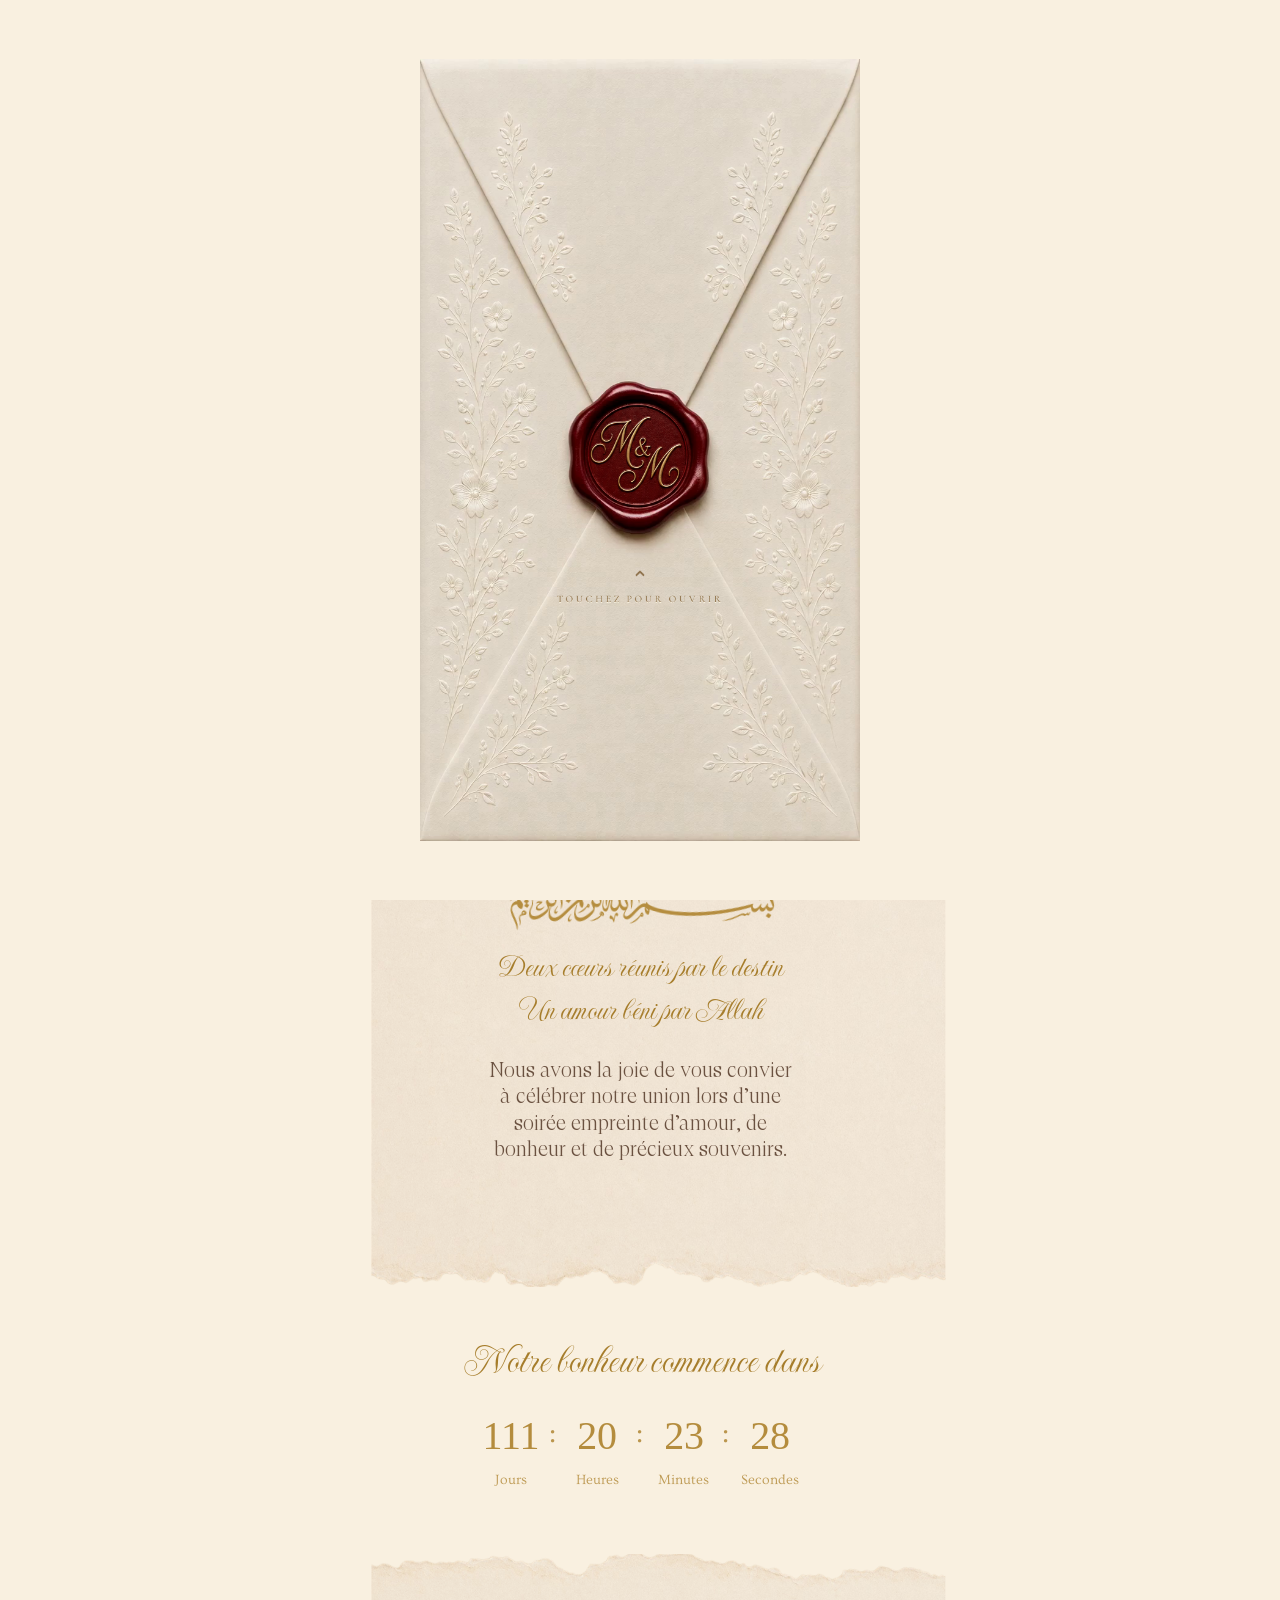
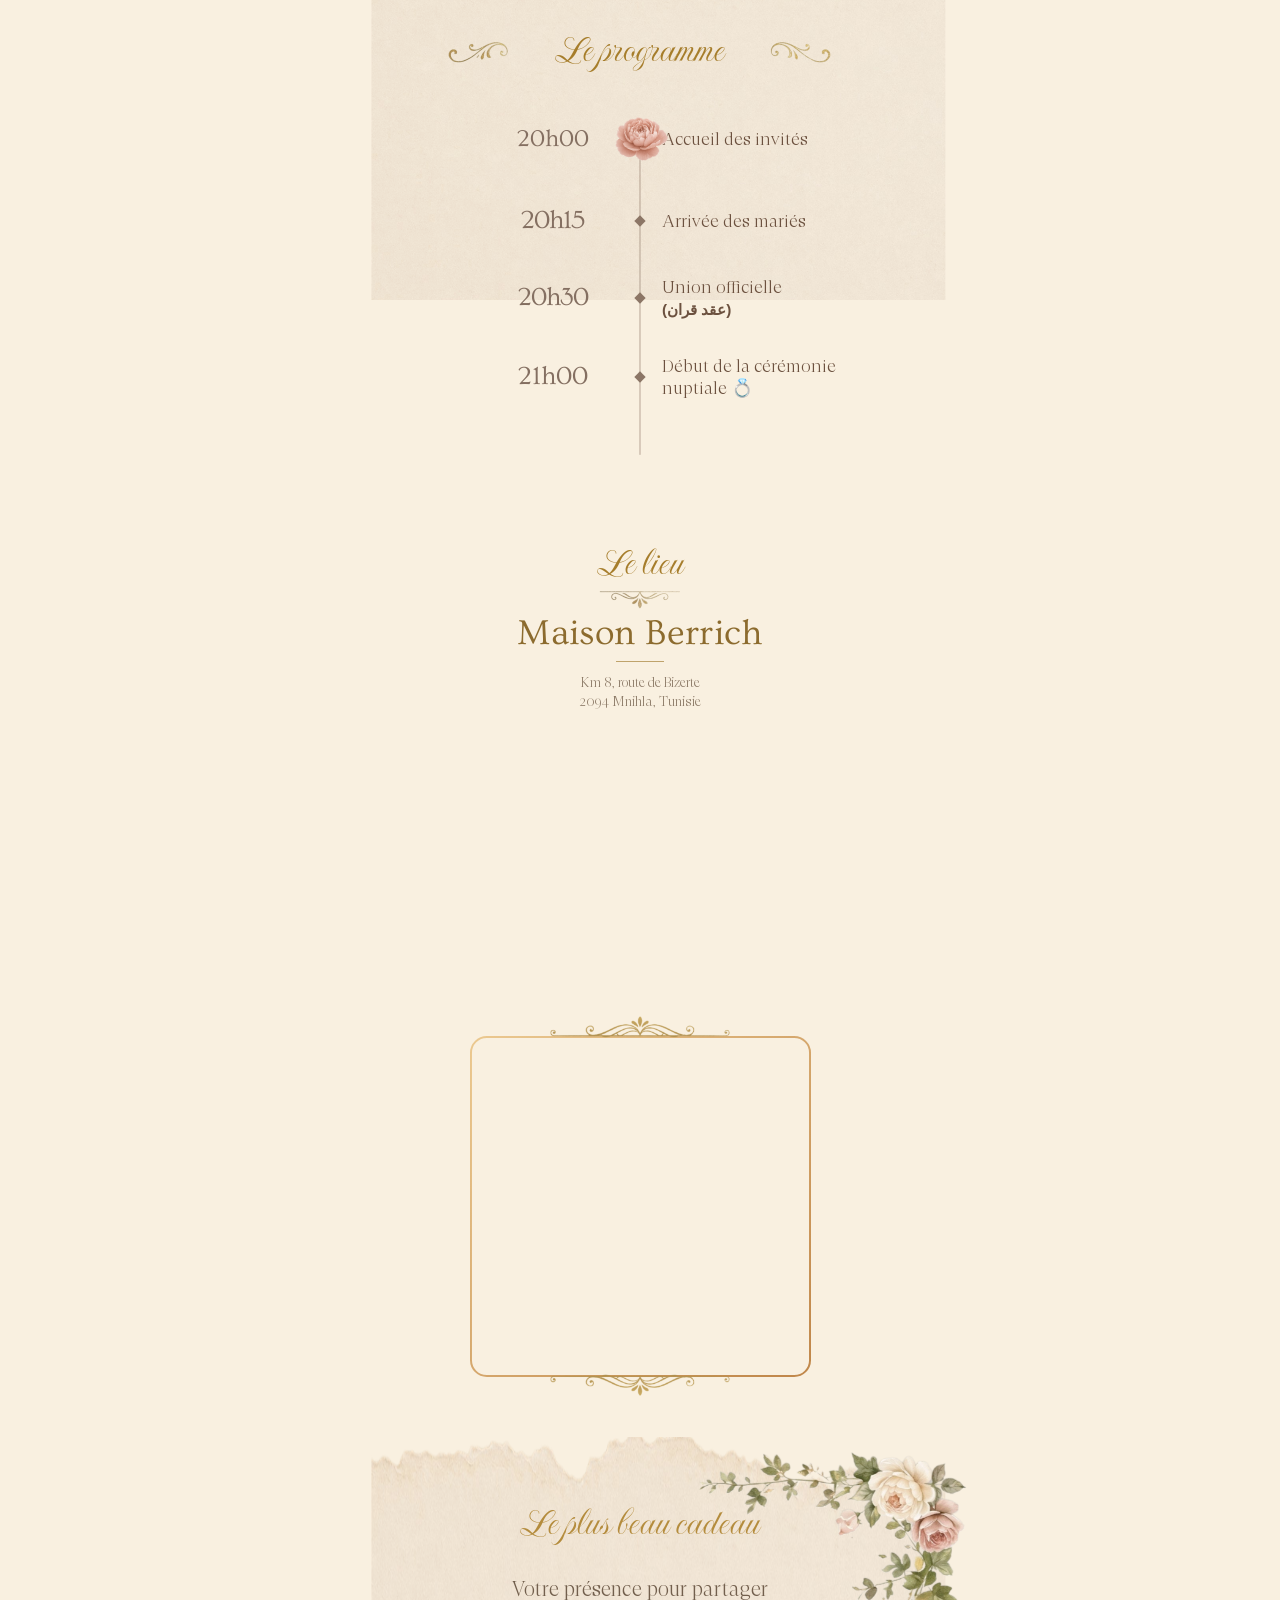
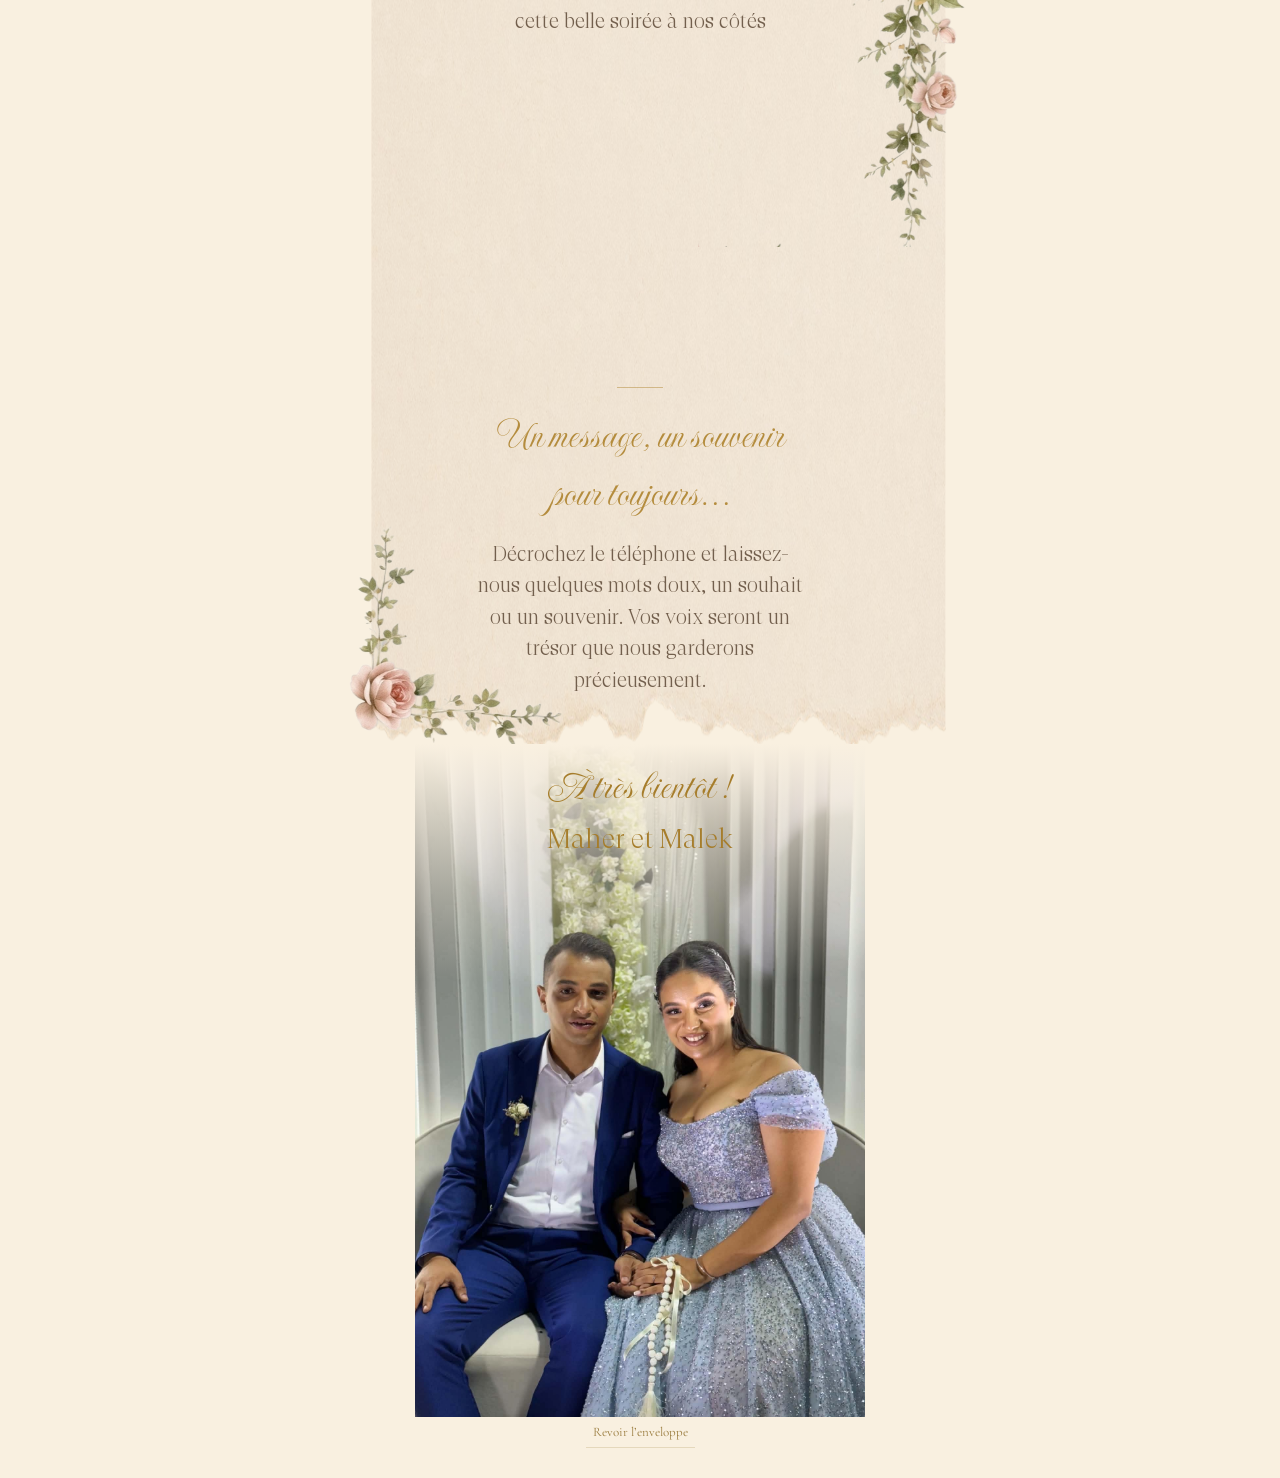
==== commit 756d2f98: "Use shared gift paragraph typography for voice guestbook text" ====
--- a/index.html
+++ b/index.html
@@ -21,7 +21,7 @@
 <link rel="preconnect" href="https://fonts.googleapis.com"><link rel="preconnect" href="https://fonts.gstatic.com" crossorigin>
 <link href="https://fonts.googleapis.com/css2?family=Cormorant+Garamond:ital,wght@0,300;0,400;0,500;0,600;0,700;1,300;1,400;1,500&family=Great+Vibes&family=Montserrat:wght@400;500;600&display=swap" rel="stylesheet">
 <link rel="stylesheet" href="style.css?v=17"><script src="script.js?v=15" defer></script>
-<link rel="stylesheet" href="assets/model/fonts.css"><link rel="stylesheet" href="model-sections.css?v=5"><link rel="stylesheet" href="model-layout.css?v=30"><script src="model-motion.js?v=6" defer></script><script src="mobile-layout.js?v=4" defer></script></head>
+<link rel="stylesheet" href="assets/model/fonts.css"><link rel="stylesheet" href="model-sections.css?v=5"><link rel="stylesheet" href="model-layout.css?v=31"><script src="model-motion.js?v=6" defer></script><script src="mobile-layout.js?v=4" defer></script></head>
 <body>
 <div class="invitation-cover" id="introOverlay" hidden>
  <div class="envelope-stage">
--- a/model-layout.css
+++ b/model-layout.css
@@ -135,7 +135,7 @@
 .gift-section .guestbook-message{position:relative;z-index:2;width:min(335px,100%);margin:5px 0 0;padding-top:21px}
 .gift-section .guestbook-message::before{content:'';position:absolute;top:0;left:50%;width:46px;height:1px;transform:translateX(-50%);background:#b48c3d80}
 .gift-section .guestbook-message h3{margin:0 0 16px;font:300 clamp(34px,8.5vw,41px)/1.4 'NewFonts',serif;color:#b48c3d}
-.gift-section .guestbook-message p{font-size:18px;line-height:1.65;color:#725f4d}
+
 
 /* Anchor the animated rose to the bottom-left of the entire gift section. */
 #rec2487446183 [data-elem-id="1780167004386000002"]{top:auto!important;bottom:-14px!important;left:calc(13% - 30px)!important;width:251px!important;height:auto!important}
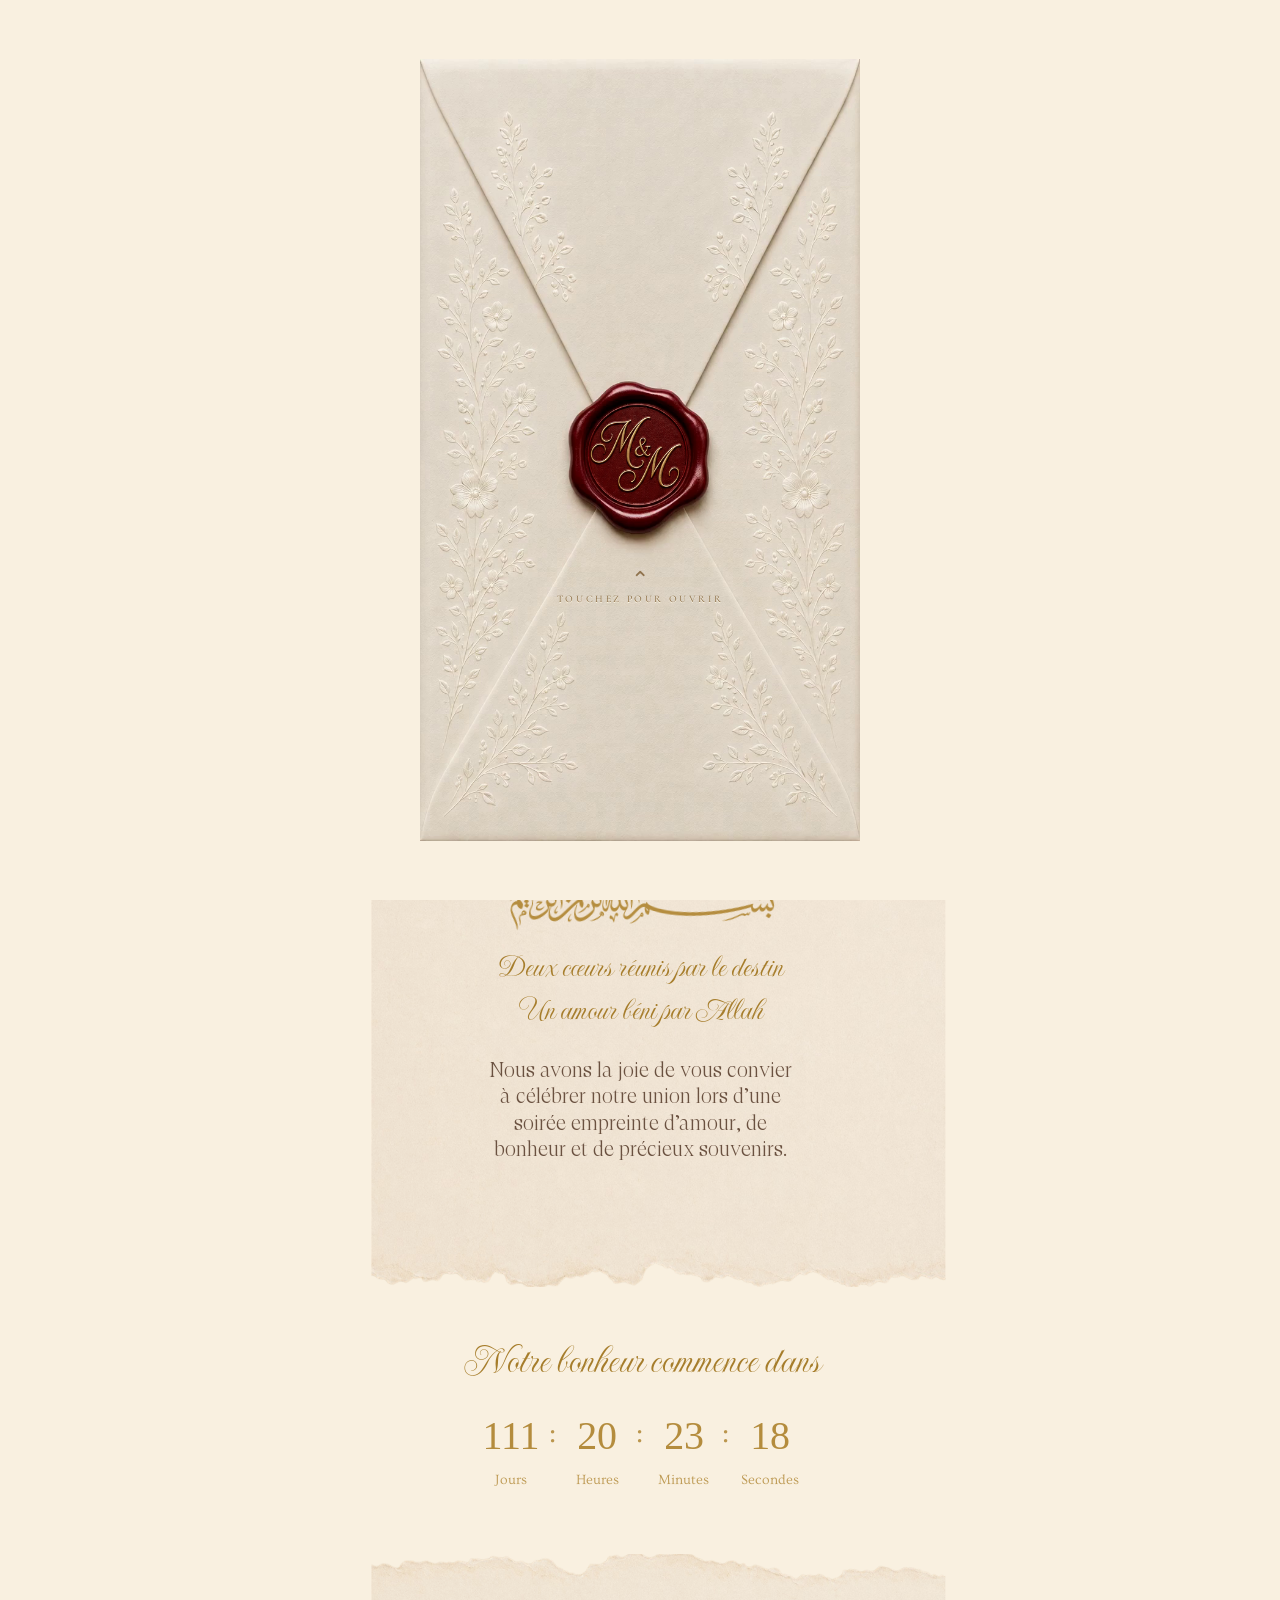
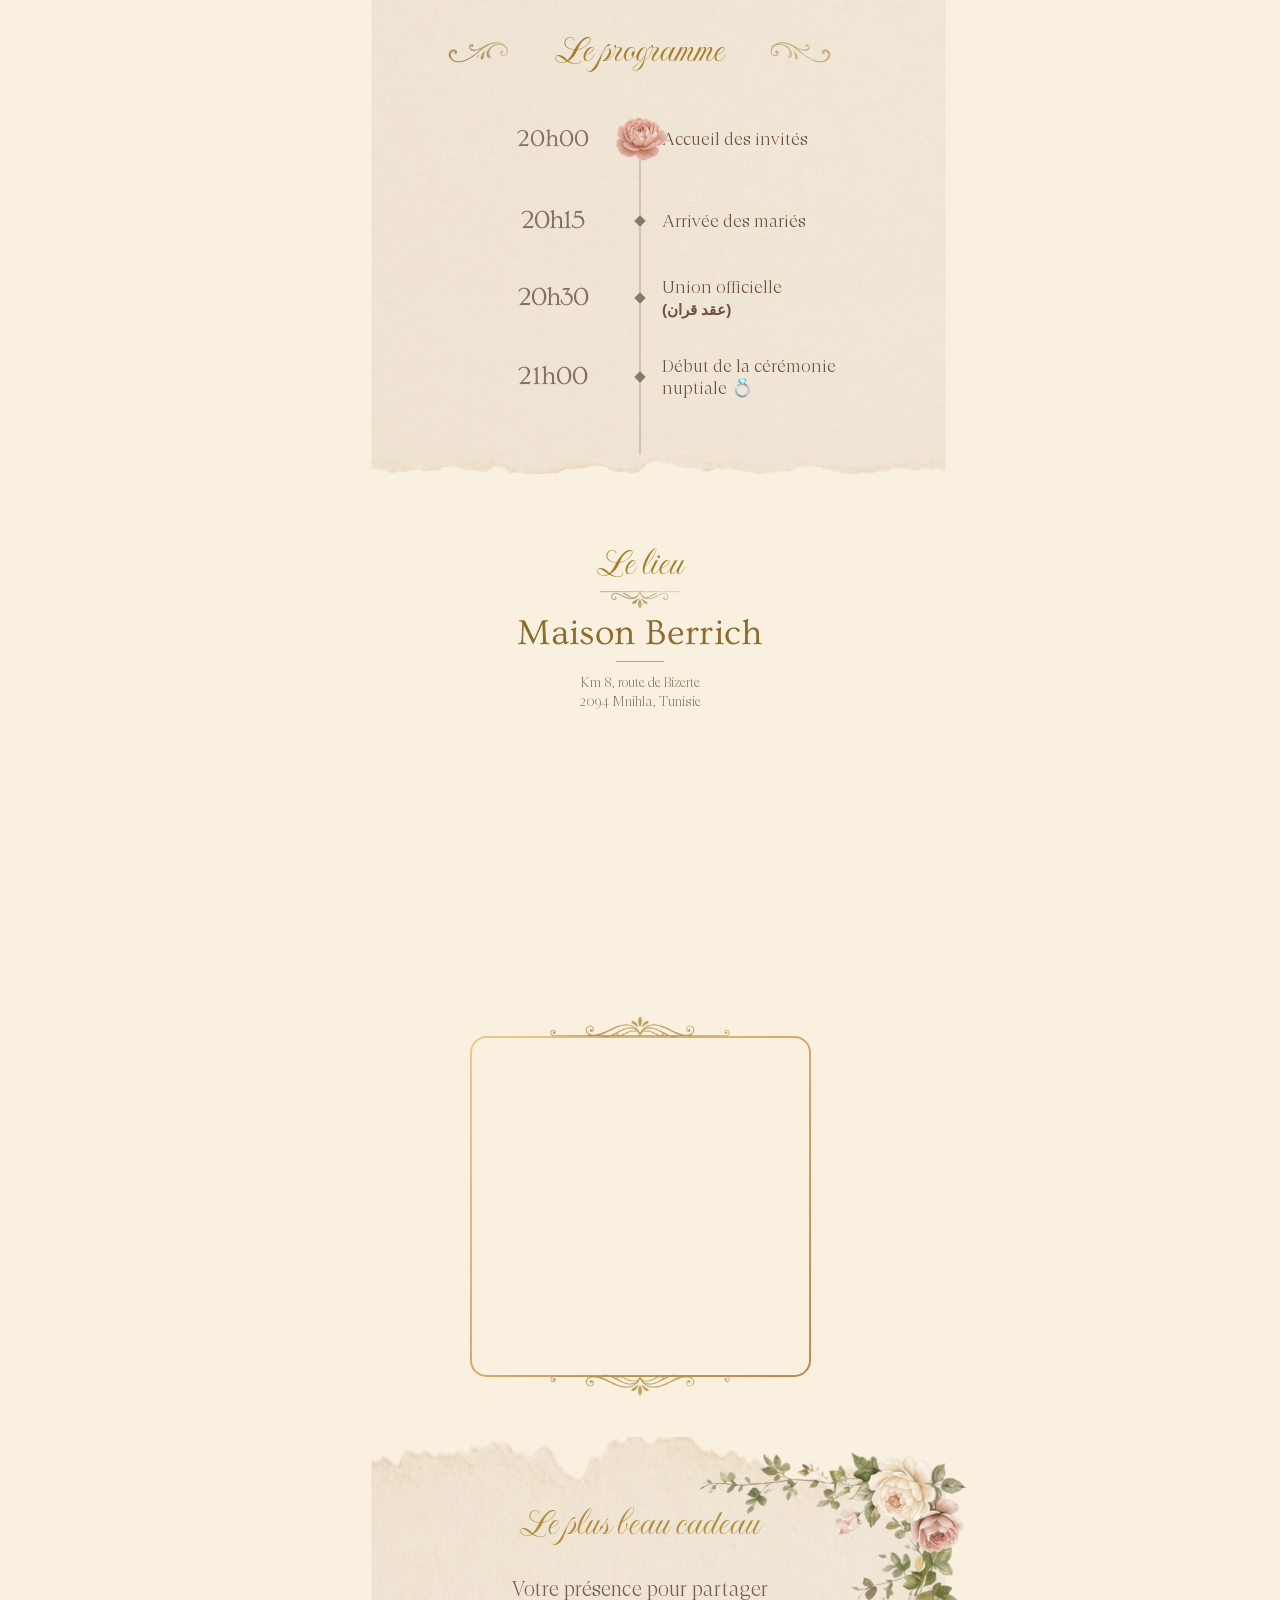
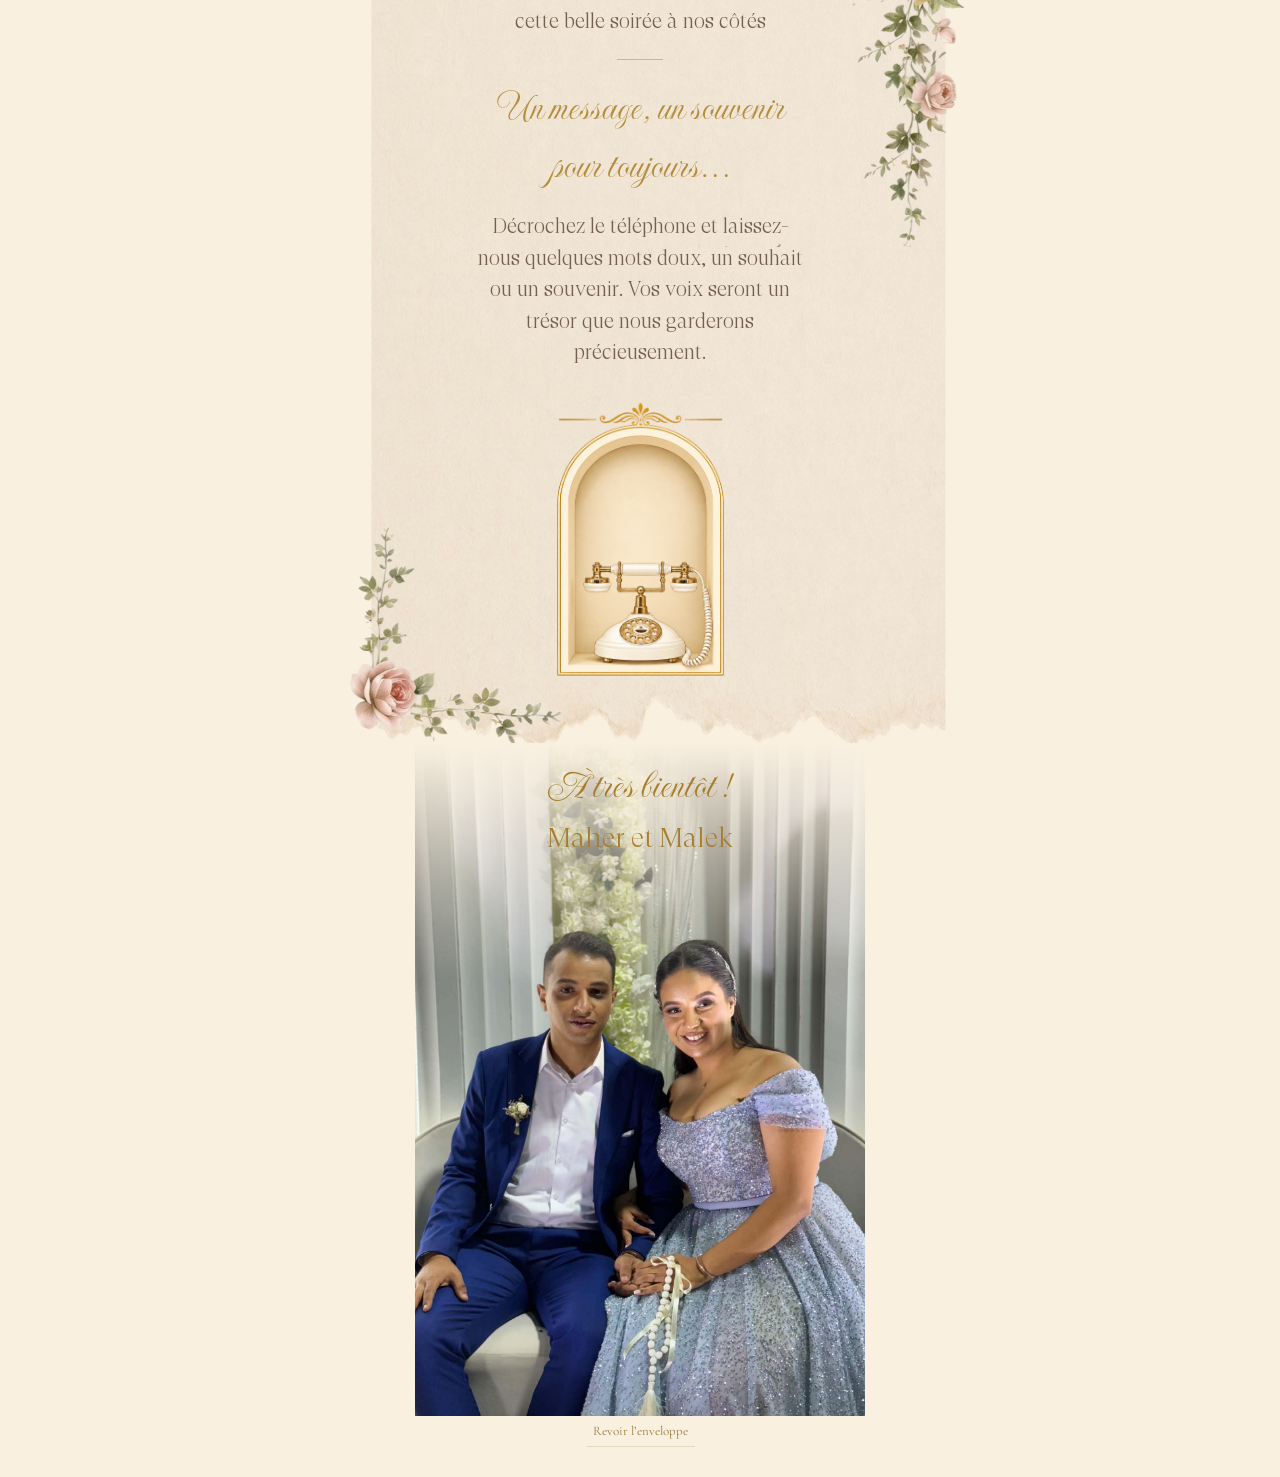
==== commit 6a6a6ffd: "Place guestbook message before telephone image to avoid mobile floral overlap" ====
--- a/index.html
+++ b/index.html
@@ -21,7 +21,7 @@
 <link rel="preconnect" href="https://fonts.googleapis.com"><link rel="preconnect" href="https://fonts.gstatic.com" crossorigin>
 <link href="https://fonts.googleapis.com/css2?family=Cormorant+Garamond:ital,wght@0,300;0,400;0,500;0,600;0,700;1,300;1,400;1,500&family=Great+Vibes&family=Montserrat:wght@400;500;600&display=swap" rel="stylesheet">
 <link rel="stylesheet" href="style.css?v=17"><script src="script.js?v=15" defer></script>
-<link rel="stylesheet" href="assets/model/fonts.css"><link rel="stylesheet" href="model-sections.css?v=5"><link rel="stylesheet" href="model-layout.css?v=31"><script src="model-motion.js?v=6" defer></script><script src="mobile-layout.js?v=4" defer></script></head>
+<link rel="stylesheet" href="assets/model/fonts.css"><link rel="stylesheet" href="model-sections.css?v=5"><link rel="stylesheet" href="model-layout.css?v=32"><script src="model-motion.js?v=6" defer></script><script src="mobile-layout.js?v=4" defer></script></head>
 <body>
 <div class="invitation-cover" id="introOverlay" hidden>
  <div class="envelope-stage">
@@ -45,14 +45,14 @@
 <div class="reference-sections" id="referenceSections"><section class="reference-welcome-clip" id="bienvenue" aria-label="Notre invitation"><div id="rec4227041103" class="r t-rec" style=" " data-animationappear="off" data-record-type="396">   <div class="t396"> <div class="t396__artboard" data-artboard-recid="4227041103" data-artboard-screens="320,480,640,960,1200" data-artboard-height="1240" data-artboard-valign="center" data-artboard-upscale="grid" data-artboard-height-res-320="1240"> <div class="t396__carrier" data-artboard-recid="4227041103"></div> <div class="t396__filter" data-artboard-recid="4227041103"></div>   <div class="t396__elem tn-elem tn-elem__42270411031779527203760000001" data-elem-id="1779527203760000001" data-elem-type="image" data-field-top-value="753" data-field-left-value="228" data-field-height-value="487" data-field-width-value="744" data-field-axisy-value="top" data-field-axisx-value="left" data-field-container-value="grid" data-field-topunits-value="px" data-field-leftunits-value="px" data-field-heightunits-value="px" data-field-widthunits-value="px" data-field-imagefit-value="fill" data-field-filewidth-value="1680" data-field-fileheight-value="833" data-field-heightmode-value="fixed" data-field-top-res-320-value="763" data-field-left-res-320-value="-212" data-field-height-res-320-value="477" data-field-heightmode-res-320-value="fixed" data-field-top-res-480-value="763" data-field-left-res-480-value="-132" data-field-height-res-480-value="470" data-field-heightmode-res-480-value="fixed" data-field-top-res-640-value="763" data-field-left-res-640-value="-52" data-field-height-res-640-value="477" data-field-heightmode-res-640-value="fixed" data-field-top-res-960-value="758" data-field-left-res-960-value="108" data-field-height-res-960-value="479" data-field-heightmode-res-960-value="fixed"> <div class="tn-atom"> <img class="tn-atom__img t-img" src="assets/model/decor-04.png" alt="" imgfield="tn_img_1779527203760000001" loading="lazy" decoding="async"> </div> </div>     <div class="t396__elem tn-elem tn-elem__42270411031780142978273000001 " data-elem-id="1780142978273000001" data-elem-type="image" data-field-top-value="566" data-field-left-value="359" data-field-height-value="343" data-field-width-value="224" data-field-axisy-value="top" data-field-axisx-value="left" data-field-container-value="grid" data-field-topunits-value="px" data-field-leftunits-value="px" data-field-heightunits-value="px" data-field-widthunits-value="px" data-animate-mobile="y" data-animate-sbs-event="intoview" data-animate-sbs-trg="1" data-animate-sbs-trgofst="0" data-animate-sbs-loop="loop" data-animate-sbs-opts="[{&#x27;mx&#x27;:0,&#x27;my&#x27;:0,&#x27;sx&#x27;:1,&#x27;sy&#x27;:1,&#x27;op&#x27;:1,&#x27;ro&#x27;:0,&#x27;ti&#x27;:0,&#x27;ea&#x27;:&#x27;0&#x27;,&#x27;dt&#x27;:0},{&#x27;mx&#x27;:0,&#x27;my&#x27;:0,&#x27;sx&#x27;:1.06,&#x27;sy&#x27;:1.06,&#x27;op&#x27;:1,&#x27;ro&#x27;:2,&#x27;ti&#x27;:2000,&#x27;ea&#x27;:&#x27;0&#x27;,&#x27;dt&#x27;:0},{&#x27;mx&#x27;:0,&#x27;my&#x27;:0,&#x27;sx&#x27;:1,&#x27;sy&#x27;:1,&#x27;op&#x27;:1,&#x27;ro&#x27;:0,&#x27;ti&#x27;:2000,&#x27;ea&#x27;:&#x27;0&#x27;,&#x27;dt&#x27;:0}]" data-field-imagefit-value="auto" data-field-filewidth-value="823" data-field-fileheight-value="1260" data-field-heightmode-value="hug" data-field-top-res-320-value="568" data-field-left-res-320-value="-77" data-field-height-res-320-value="334" data-field-width-res-320-value="218" data-field-left-res-480-value="2" data-field-height-res-480-value="343" data-field-left-res-640-value="77" data-field-height-res-640-value="343" data-field-left-res-960-value="238" data-field-height-res-960-value="343" data-motion-frames="[{&quot;mx&quot;:0,&quot;my&quot;:0,&quot;sx&quot;:1,&quot;sy&quot;:1,&quot;op&quot;:1,&quot;ro&quot;:0,&quot;ti&quot;:0,&quot;ea&quot;:&quot;0&quot;,&quot;dt&quot;:0},{&quot;mx&quot;:0,&quot;my&quot;:0,&quot;sx&quot;:1.06,&quot;sy&quot;:1.06,&quot;op&quot;:1,&quot;ro&quot;:2,&quot;ti&quot;:2000,&quot;ea&quot;:&quot;0&quot;,&quot;dt&quot;:0},{&quot;mx&quot;:0,&quot;my&quot;:0,&quot;sx&quot;:1,&quot;sy&quot;:1,&quot;op&quot;:1,&quot;ro&quot;:0,&quot;ti&quot;:2000,&quot;ea&quot;:&quot;0&quot;,&quot;dt&quot;:0}]"> <div class="tn-atom"> <img class="tn-atom__img t-img" src="assets/model/decor-05.png" alt="" imgfield="tn_img_1780142978273000001" loading="lazy" decoding="async"> </div> </div> <div class="t396__elem tn-elem tn-elem__42270411031780748451024000006 " data-elem-id="1780748451024000006" data-elem-type="image" data-field-top-value="547" data-field-left-value="605" data-field-height-value="359" data-field-width-value="236" data-field-axisy-value="top" data-field-axisx-value="left" data-field-container-value="grid" data-field-topunits-value="px" data-field-leftunits-value="px" data-field-heightunits-value="px" data-field-widthunits-value="px" data-animate-mobile="y" data-animate-sbs-event="intoview" data-animate-sbs-trg="1" data-animate-sbs-trgofst="0" data-animate-sbs-loop="loop" data-animate-sbs-opts="[{&#x27;mx&#x27;:0,&#x27;my&#x27;:0,&#x27;sx&#x27;:1,&#x27;sy&#x27;:1,&#x27;op&#x27;:1,&#x27;ro&#x27;:0,&#x27;ti&#x27;:0,&#x27;ea&#x27;:&#x27;0&#x27;,&#x27;dt&#x27;:0},{&#x27;mx&#x27;:0,&#x27;my&#x27;:0,&#x27;sx&#x27;:1.04,&#x27;sy&#x27;:1.04,&#x27;op&#x27;:1,&#x27;ro&#x27;:-2,&#x27;ti&#x27;:2000,&#x27;ea&#x27;:&#x27;0&#x27;,&#x27;dt&#x27;:0},{&#x27;mx&#x27;:0,&#x27;my&#x27;:0,&#x27;sx&#x27;:1,&#x27;sy&#x27;:1,&#x27;op&#x27;:1,&#x27;ro&#x27;:0,&#x27;ti&#x27;:2000,&#x27;ea&#x27;:&#x27;0&#x27;,&#x27;dt&#x27;:0}]" data-field-imagefit-value="auto" data-field-filewidth-value="829" data-field-fileheight-value="1260" data-field-heightmode-value="hug" data-field-top-res-320-value="586" data-field-left-res-320-value="198" data-field-height-res-320-value="319" data-field-width-res-320-value="210" data-field-left-res-480-value="252" data-field-height-res-480-value="359" data-field-left-res-640-value="327" data-field-height-res-640-value="359" data-field-left-res-960-value="488" data-field-height-res-960-value="359" data-motion-frames="[{&quot;mx&quot;:0,&quot;my&quot;:0,&quot;sx&quot;:1,&quot;sy&quot;:1,&quot;op&quot;:1,&quot;ro&quot;:0,&quot;ti&quot;:0,&quot;ea&quot;:&quot;0&quot;,&quot;dt&quot;:0},{&quot;mx&quot;:0,&quot;my&quot;:0,&quot;sx&quot;:1.04,&quot;sy&quot;:1.04,&quot;op&quot;:1,&quot;ro&quot;:-2,&quot;ti&quot;:2000,&quot;ea&quot;:&quot;0&quot;,&quot;dt&quot;:0},{&quot;mx&quot;:0,&quot;my&quot;:0,&quot;sx&quot;:1,&quot;sy&quot;:1,&quot;op&quot;:1,&quot;ro&quot;:0,&quot;ti&quot;:2000,&quot;ea&quot;:&quot;0&quot;,&quot;dt&quot;:0}]"> <div class="tn-atom"> <img class="tn-atom__img t-img" src="assets/model/decor-06.png" alt="" imgfield="tn_img_1780748451024000006" loading="lazy" decoding="async"> </div> </div>  <div class="t396__elem tn-elem tn-elem__42270411031780748008617000003 t-animate" data-elem-id="1780748008617000003" data-elem-type="text" data-field-top-value="899" data-field-left-value="320" data-field-height-value="129" data-field-width-value="560" data-field-axisy-value="top" data-field-axisx-value="left" data-field-container-value="grid" data-field-topunits-value="px" data-field-leftunits-value="px" data-field-heightunits-value="px" data-field-widthunits-value="px" data-animate-style="fadein" data-animate-duration="1" data-animate-mobile="y" data-field-textfit-value="autoheight" data-field-fontsize-value="41" data-field-top-res-320-value="899" data-field-left-res-320-value="-120" data-field-height-res-320-value="129" data-field-width-res-320-value="560" data-field-top-res-480-value="899" data-field-left-res-480-value="-40" data-field-top-res-640-value="899" data-field-left-res-640-value="40" data-field-top-res-960-value="899" data-field-left-res-960-value="200"> <div class="tn-atom" field="tn_text_1780748008617000003">Deux cœurs réunis par le destin<br>Un amour béni par Allah</div> </div> <div class="t396__elem tn-elem tn-elem__42270411031780748008617000005 t-animate" data-elem-id="1780748008617000005" data-elem-type="text" data-field-top-value="1050" data-field-left-value="447" data-field-height-value="104" data-field-width-value="307" data-field-axisy-value="top" data-field-axisx-value="left" data-field-container-value="grid" data-field-topunits-value="px" data-field-leftunits-value="px" data-field-heightunits-value="px" data-field-widthunits-value="px" data-animate-style="fadein" data-animate-duration="2" data-animate-delay="0.2" data-animate-mobile="y" data-field-textfit-value="autoheight" data-field-fontsize-value="21" data-field-top-res-320-value="1050" data-field-left-res-320-value="7" data-field-top-res-480-value="1060" data-field-left-res-480-value="87" data-field-top-res-640-value="1060" data-field-left-res-640-value="167" data-field-left-res-960-value="327"> <div class="tn-atom" field="tn_text_1780748008617000005">Nous avons la joie de vous convier à célébrer notre union lors d’une soirée empreinte d’amour, de bonheur et de précieux souvenirs.</div> </div>   <div class="t396__elem tn-elem tn-elem__42270411031782312134224" data-elem-id="1782312134224" data-elem-type="image" data-field-top-value="813" data-field-left-value="459" data-field-height-value="86" data-field-width-value="283" data-field-axisy-value="top" data-field-axisx-value="left" data-field-container-value="grid" data-field-topunits-value="px" data-field-leftunits-value="px" data-field-heightunits-value="px" data-field-widthunits-value="px" data-field-imagefit-value="auto" data-field-filewidth-value="1022" data-field-fileheight-value="312" data-field-heightmode-value="hug" data-field-left-res-320-value="19" data-field-height-res-320-value="86" data-field-left-res-480-value="99" data-field-height-res-480-value="86" data-field-left-res-640-value="179" data-field-height-res-640-value="86" data-field-left-res-960-value="339" data-field-height-res-960-value="86"> <div class="tn-atom"> <img class="tn-atom__img t-img" src="assets/model/basmala-calligraphie-doree.png" alt="بسم الله الرحمن الرحيم" imgfield="tn_img_1782312134224" loading="lazy" decoding="async"> </div> </div> </div> </div>   </div></section><section><div id="rec2487446093" class="r t-rec t-rec_pt_15 t-rec_pb_15" style="padding-top:15px;padding-bottom:15px;background-color:#f9f0e0; " data-animationappear="off" data-record-type="396" data-bg-color="#f9f0e0">   <div class="t396"> <div class="t396__artboard" data-artboard-recid="2487446093" data-artboard-screens="320,480,640,960,1200" data-artboard-height="257" data-artboard-valign="center" data-artboard-upscale="grid" data-artboard-height-res-320="247" data-artboard-height-res-480="257" data-artboard-height-res-640="257" data-artboard-height-res-960="247"> <div class="t396__carrier" data-artboard-recid="2487446093"></div> <div class="t396__filter" data-artboard-recid="2487446093"></div> <div class="t396__elem tn-elem tn-elem__24874460931771277551711000001 t-animate" data-elem-id="1771277551711000001" data-elem-type="html" data-field-top-value="23" data-field-left-value="335" data-field-height-value="170" data-field-width-value="531" data-field-axisy-value="top" data-field-axisx-value="left" data-field-container-value="grid" data-field-topunits-value="px" data-field-leftunits-value="px" data-field-heightunits-value="px" data-field-widthunits-value="px" data-animate-style="fadeinup" data-animate-duration="1" data-animate-distance="100" data-animate-mobile="y" data-field-top-res-320-value="24" data-field-left-res-320-value="-75" data-field-width-res-320-value="470" data-field-top-res-480-value="23" data-field-left-res-480-value="-25" data-field-top-res-640-value="23" data-field-left-res-640-value="55" data-field-top-res-960-value="22" data-field-left-res-960-value="215"> <div class="tn-atom tn-atom__html"><div class="model-countdown" role="timer" aria-label="Temps restant avant le mariage"><div class="model-time"><svg class="model-number" viewBox="0 0 82 62" width="82" height="62" aria-hidden="true" focusable="false"><text id="days" x="41" y="47" text-anchor="middle" fill="#b48c3d" font-family="Georgia,serif" font-size="43" font-weight="400">00</text></svg><span class="model-label">Jours</span></div><span class="model-separator">:</span><div class="model-time"><svg class="model-number" viewBox="0 0 82 62" width="82" height="62" aria-hidden="true" focusable="false"><text id="hours" x="41" y="47" text-anchor="middle" fill="#b48c3d" font-family="Georgia,serif" font-size="43" font-weight="400">00</text></svg><span class="model-label">Heures</span></div><span class="model-separator">:</span><div class="model-time"><svg class="model-number" viewBox="0 0 82 62" width="82" height="62" aria-hidden="true" focusable="false"><text id="minutes" x="41" y="47" text-anchor="middle" fill="#b48c3d" font-family="Georgia,serif" font-size="43" font-weight="400">00</text></svg><span class="model-label">Minutes</span></div><span class="model-separator">:</span><div class="model-time"><svg class="model-number" viewBox="0 0 82 62" width="82" height="62" aria-hidden="true" focusable="false"><text id="seconds" x="41" y="47" text-anchor="middle" fill="#b48c3d" font-family="Georgia,serif" font-size="43" font-weight="400">00</text></svg><span class="model-label">Secondes</span></div></div><p id="countdownMessage" hidden>Le grand jour est arrivé !</p></div> </div> <div class="t396__elem tn-elem tn-elem__24874460931771277026942000001" data-elem-id="1771277026942000001" data-elem-type="text" data-field-top-value="28" data-field-left-value="320" data-field-height-value="64" data-field-width-value="560" data-field-axisy-value="top" data-field-axisx-value="left" data-field-container-value="grid" data-field-topunits-value="px" data-field-leftunits-value="px" data-field-heightunits-value="px" data-field-widthunits-value="px" data-field-textfit-value="autoheight" data-field-fontsize-value="41" data-field-top-res-320-value="29" data-field-left-res-320-value="-120" data-field-top-res-480-value="27" data-field-left-res-480-value="-40" data-field-top-res-640-value="28" data-field-left-res-640-value="40" data-field-top-res-960-value="27" data-field-left-res-960-value="200"> <div class="tn-atom" field="tn_text_1771277026942000001">Notre bonheur commence dans</div> </div> </div> </div>   </div></section><section id="programme"><div id="rec2487446103" class="r t-rec" style="background-color:#f9f0e0; " data-animationappear="off" data-record-type="396" data-bg-color="#f9f0e0">   <div class="t396"> <div class="t396__artboard" data-artboard-recid="2487446103" data-artboard-screens="320,480,640,960,1200" data-artboard-height="570" data-artboard-valign="center" data-artboard-upscale="grid" data-artboard-ovrflw="visible" data-artboard-height-res-960="570"> <div class="t396__carrier" data-artboard-recid="2487446103"></div> <div class="t396__filter" data-artboard-recid="2487446103"></div> <div class="t396__elem tn-elem tn-elem__24874461031779527691672" data-elem-id="1779527691672" data-elem-type="image" data-field-top-value="-20" data-field-left-value="228" data-field-height-value="346" data-field-width-value="744" data-field-axisy-value="top" data-field-axisx-value="left" data-field-container-value="grid" data-field-topunits-value="px" data-field-leftunits-value="px" data-field-heightunits-value="px" data-field-widthunits-value="px" data-field-imagefit-value="fill" data-field-filewidth-value="1680" data-field-fileheight-value="652" data-field-widthmode-value="fixed" data-field-heightmode-value="fixed" data-field-left-res-320-value="-212" data-field-height-res-320-value="346" data-field-heightmode-res-320-value="fixed" data-field-left-res-480-value="-132" data-field-height-res-480-value="346" data-field-heightmode-res-480-value="fixed" data-field-left-res-640-value="-52" data-field-height-res-640-value="346" data-field-heightmode-res-640-value="fixed" data-field-left-res-960-value="108" data-field-height-res-960-value="346" data-field-heightmode-res-960-value="fixed"> <div class="tn-atom"> <img class="tn-atom__img t-img" src="assets/model/decor-09.png" alt="" imgfield="tn_img_1779527691672" loading="lazy" decoding="async"> </div> </div> <div class="t396__elem tn-elem tn-elem__24874461031782315340571000001" data-elem-id="1782315340571000001" data-elem-type="image" data-field-top-value="321" data-field-left-value="228" data-field-height-value="259" data-field-width-value="744" data-field-axisy-value="top" data-field-axisx-value="left" data-field-container-value="grid" data-field-topunits-value="px" data-field-leftunits-value="px" data-field-heightunits-value="px" data-field-widthunits-value="px" data-field-imagefit-value="fill" data-field-filewidth-value="1680" data-field-fileheight-value="563" data-field-widthmode-value="fixed" data-field-heightmode-value="fixed" data-field-left-res-320-value="-212" data-field-height-res-320-value="259" data-field-heightmode-res-320-value="fixed" data-field-left-res-480-value="-132" data-field-height-res-480-value="259" data-field-heightmode-res-480-value="fixed" data-field-left-res-640-value="-52" data-field-height-res-640-value="259" data-field-heightmode-res-640-value="fixed" data-field-left-res-960-value="108" data-field-height-res-960-value="259" data-field-heightmode-res-960-value="fixed"> <div class="tn-atom"> <img class="tn-atom__img t-img" src="assets/model/decor-10.png" alt="" imgfield="tn_img_1782315340571000001" loading="lazy" decoding="async"> </div> </div> <div class="t396__elem tn-elem tn-elem__24874461031763405219328" data-elem-id="1763405219328" data-elem-type="text" data-field-top-value="45" data-field-left-value="320" data-field-height-value="64" data-field-width-value="560" data-field-axisy-value="top" data-field-axisx-value="left" data-field-container-value="grid" data-field-topunits-value="px" data-field-leftunits-value="px" data-field-heightunits-value="px" data-field-widthunits-value="px" data-field-textfit-value="autoheight" data-field-fontsize-value="41" data-field-left-res-320-value="-120" data-field-left-res-480-value="-40" data-field-left-res-640-value="40" data-field-left-res-960-value="200"> <div class="tn-atom" field="tn_text_1763405219328">Le programme</div> </div> <div class="t396__elem tn-elem tn-elem__24874461031763405268776 t-animate" data-elem-id="1763405268776" data-elem-type="text" data-field-top-value="143" data-field-left-value="643" data-field-height-value="44" data-field-width-value="94" data-field-axisy-value="top" data-field-axisx-value="left" data-field-container-value="grid" data-field-topunits-value="px" data-field-leftunits-value="px" data-field-heightunits-value="px" data-field-widthunits-value="px" data-animate-style="fadein" data-animate-duration="1.5" data-animate-mobile="y" data-field-textfit-value="autoheight" data-field-fontsize-value="20" data-field-top-res-320-value="143" data-field-left-res-320-value="205" data-field-left-res-480-value="290" data-field-left-res-640-value="370" data-field-height-res-640-value="44" data-field-width-res-640-value="94" data-field-left-res-960-value="530"> <div class="tn-atom" field="tn_text_1763405268776">Accueil des invités</div> </div> <div class="t396__elem tn-elem tn-elem__24874461031772803062504 t-animate" data-elem-id="1772803062504" data-elem-type="text" data-field-top-value="141" data-field-left-value="475" data-field-height-value="47" data-field-width-value="75" data-field-axisy-value="top" data-field-axisx-value="left" data-field-container-value="grid" data-field-topunits-value="px" data-field-leftunits-value="px" data-field-heightunits-value="px" data-field-widthunits-value="px" data-animate-style="fadein" data-animate-duration="1.5" data-animate-mobile="y" data-field-textfit-value="autoheight" data-field-fontsize-value="30" data-field-left-res-320-value="4" data-field-left-res-480-value="89" data-field-left-res-640-value="169" data-field-height-res-640-value="47" data-field-width-res-640-value="129" data-field-left-res-960-value="357"> <div class="tn-atom" field="tn_text_1772803062504">20h00</div> </div> <div class="t396__elem tn-elem tn-elem__24874461031772803288793000002 t-animate" data-elem-id="1772803288793000002" data-elem-type="text" data-field-top-value="215" data-field-left-value="650" data-field-height-value="44" data-field-width-value="91" data-field-axisy-value="top" data-field-axisx-value="left" data-field-container-value="grid" data-field-topunits-value="px" data-field-leftunits-value="px" data-field-heightunits-value="px" data-field-widthunits-value="px" data-animate-style="fadein" data-animate-duration="1.5" data-animate-delay="0.1" data-animate-mobile="y" data-field-textfit-value="autoheight" data-field-fontsize-value="20" data-field-left-res-320-value="206" data-field-height-res-320-value="66" data-field-width-res-320-value="91" data-field-left-res-480-value="291" data-field-left-res-640-value="371" data-field-height-res-640-value="66" data-field-width-res-640-value="91" data-field-left-res-960-value="531"> <div class="tn-atom" field="tn_text_1772803288793000002">Arrivée des mariés</div> </div> <div class="t396__elem tn-elem tn-elem__24874461031782315605037000003 t-animate" data-elem-id="1782315605037000003" data-elem-type="text" data-field-top-value="302" data-field-left-value="650" data-field-height-value="44" data-field-width-value="91" data-field-axisy-value="top" data-field-axisx-value="left" data-field-container-value="grid" data-field-topunits-value="px" data-field-leftunits-value="px" data-field-heightunits-value="px" data-field-widthunits-value="px" data-animate-style="fadein" data-animate-duration="1.5" data-animate-delay="0.1" data-animate-mobile="y" data-field-textfit-value="autoheight" data-field-fontsize-value="20" data-field-left-res-320-value="206" data-field-height-res-320-value="66" data-field-width-res-320-value="91" data-field-left-res-480-value="291" data-field-left-res-640-value="371" data-field-height-res-640-value="66" data-field-width-res-640-value="91" data-field-left-res-960-value="531"> <div class="tn-atom" field="tn_text_1782315605037000003">Union officielle<br><span class="programme-arabic" lang="ar" dir="rtl">(عقد قران)</span></div> </div> <div class="t396__elem tn-elem tn-elem__24874461031772803288793000003 t-animate" data-elem-id="1772803288793000003" data-elem-type="text" data-field-top-value="224" data-field-left-value="454" data-field-height-value="47" data-field-width-value="117" data-field-axisy-value="top" data-field-axisx-value="left" data-field-container-value="grid" data-field-topunits-value="px" data-field-leftunits-value="px" data-field-heightunits-value="px" data-field-widthunits-value="px" data-animate-style="fadein" data-animate-duration="1.5" data-animate-delay="0.1" data-animate-mobile="y" data-field-textfit-value="autoheight" data-field-fontsize-value="30" data-field-left-res-320-value="4" data-field-left-res-480-value="89" data-field-left-res-640-value="169" data-field-height-res-640-value="47" data-field-width-res-640-value="129" data-field-left-res-960-value="336"> <div class="tn-atom" field="tn_text_1772803288793000003">20h15</div> </div> <div class="t396__elem tn-elem tn-elem__24874461031782315588274000002 t-animate" data-elem-id="1782315588274000002" data-elem-type="text" data-field-top-value="300" data-field-left-value="454" data-field-height-value="47" data-field-width-value="117" data-field-axisy-value="top" data-field-axisx-value="left" data-field-container-value="grid" data-field-topunits-value="px" data-field-leftunits-value="px" data-field-heightunits-value="px" data-field-widthunits-value="px" data-animate-style="fadein" data-animate-duration="1.5" data-animate-delay="0.1" data-animate-mobile="y" data-field-textfit-value="autoheight" data-field-fontsize-value="30" data-field-left-res-320-value="4" data-field-left-res-480-value="89" data-field-left-res-640-value="169" data-field-height-res-640-value="47" data-field-width-res-640-value="129" data-field-left-res-960-value="336"> <div class="tn-atom" field="tn_text_1782315588274000002">20h30</div> </div>   <div class="t396__elem tn-elem tn-elem__24874461031778517684813000001 t-animate" data-elem-id="1778517684813000001" data-elem-type="text" data-field-top-value="392" data-field-left-value="659" data-field-height-value="22" data-field-width-value="61" data-field-axisy-value="top" data-field-axisx-value="left" data-field-container-value="grid" data-field-topunits-value="px" data-field-leftunits-value="px" data-field-heightunits-value="px" data-field-widthunits-value="px" data-animate-style="fadein" data-animate-duration="1.5" data-animate-delay="0.3" data-animate-mobile="y" data-field-textfit-value="autoheight" data-field-fontsize-value="20" data-field-top-res-320-value="390" data-field-left-res-320-value="221" data-field-top-res-480-value="388" data-field-left-res-480-value="306" data-field-top-res-640-value="388" data-field-left-res-640-value="386" data-field-top-res-960-value="391" data-field-left-res-960-value="546"> <div class="tn-atom" field="tn_text_1778517684813000001">Début de la cérémonie nuptiale 💍</div> </div> <div class="t396__elem tn-elem tn-elem__24874461031778517684813000002 t-animate" data-elem-id="1778517684813000002" data-elem-type="text" data-field-top-value="378" data-field-left-value="473" data-field-height-value="47" data-field-width-value="79" data-field-axisy-value="top" data-field-axisx-value="left" data-field-container-value="grid" data-field-topunits-value="px" data-field-leftunits-value="px" data-field-heightunits-value="px" data-field-widthunits-value="px" data-animate-style="fadein" data-animate-duration="1.5" data-animate-delay="0.3" data-animate-mobile="y" data-field-textfit-value="autoheight" data-field-fontsize-value="30" data-field-top-res-320-value="377" data-field-left-res-320-value="1" data-field-top-res-480-value="375" data-field-left-res-480-value="86" data-field-top-res-640-value="375" data-field-left-res-640-value="166" data-field-width-res-640-value="136" data-field-top-res-960-value="378" data-field-left-res-960-value="355"> <div class="tn-atom" field="tn_text_1778517684813000002">21h00</div> </div> <div class="t396__elem tn-elem tn-elem__24874461031772803124037" data-elem-id="1772803124037" data-elem-type="vector" data-field-top-value="160" data-field-left-value="599" data-field-height-value="321" data-field-width-value="2" data-field-axisy-value="top" data-field-axisx-value="left" data-field-container-value="grid" data-field-topunits-value="px" data-field-leftunits-value="px" data-field-heightunits-value="px" data-field-widthunits-value="px" data-field-filewidth-value="2" data-field-fileheight-value="323" data-field-heightmode-value="hug" data-field-top-res-320-value="160" data-field-left-res-320-value="158" data-field-top-res-480-value="160" data-field-left-res-480-value="239" data-field-top-res-640-value="160" data-field-left-res-640-value="319" data-field-top-res-960-value="160" data-field-left-res-960-value="479" data-field-height-res-960-value="321" data-field-width-res-960-value="2" data-field-container-res-960-value="grid"> <div class="tn-atom tn-atom__vector"> <svg xmlns="http://www.w3.org/2000/svg" viewbox="0 0 2.01 323.01" data-guides="{&quot;vertical&quot;:[],&quot;horizontal&quot;:[]}" role="img" aria-label=""><defs></defs><line fill="transparent" fill-opacity="1" stroke="#9c8575" stroke-opacity="1" stroke-width="1" id="tSvg18a256d1349" title="Line 1" x1="1.00" y1="1.00" x2="1.02" y2="322.01" stroke-linecap="round" style="transform-origin: 1.01px 161.51px;"></line></svg> </div> </div> <div class="t396__elem tn-elem tn-elem__24874461031772803196067" data-elem-id="1772803196067" data-elem-type="shape" data-field-top-value="161" data-field-left-value="596" data-field-height-value="8" data-field-width-value="8" data-field-axisy-value="top" data-field-axisx-value="left" data-field-container-value="grid" data-field-topunits-value="px" data-field-leftunits-value="px" data-field-heightunits-value="px" data-field-widthunits-value="px" data-field-widthmode-value="fixed" data-field-heightmode-value="fixed" data-field-top-res-320-value="161" data-field-left-res-320-value="155" data-field-top-res-480-value="161" data-field-left-res-480-value="236" data-field-top-res-640-value="161" data-field-left-res-640-value="316" data-field-top-res-960-value="161" data-field-left-res-960-value="476" data-field-height-res-960-value="8" data-field-width-res-960-value="8" data-field-container-res-960-value="grid"> <div class="tn-atom"> </div> </div> <div class="t396__elem tn-elem tn-elem__24874461031772803288793000004" data-elem-id="1772803288793000004" data-elem-type="shape" data-field-top-value="243" data-field-left-value="596" data-field-height-value="8" data-field-width-value="8" data-field-axisy-value="top" data-field-axisx-value="left" data-field-container-value="grid" data-field-topunits-value="px" data-field-leftunits-value="px" data-field-heightunits-value="px" data-field-widthunits-value="px" data-field-widthmode-value="fixed" data-field-heightmode-value="fixed" data-field-top-res-320-value="243" data-field-left-res-320-value="155" data-field-top-res-480-value="243" data-field-left-res-480-value="236" data-field-top-res-640-value="243" data-field-left-res-640-value="316" data-field-top-res-960-value="243" data-field-left-res-960-value="476" data-field-height-res-960-value="8" data-field-width-res-960-value="8" data-field-container-res-960-value="grid"> <div class="tn-atom"> </div> </div> <div class="t396__elem tn-elem tn-elem__24874461031772803465944000007" data-elem-id="1772803465944000007" data-elem-type="shape" data-field-top-value="320" data-field-left-value="596" data-field-height-value="8" data-field-width-value="8" data-field-axisy-value="top" data-field-axisx-value="left" data-field-container-value="grid" data-field-topunits-value="px" data-field-leftunits-value="px" data-field-heightunits-value="px" data-field-widthunits-value="px" data-field-widthmode-value="fixed" data-field-heightmode-value="fixed" data-field-top-res-320-value="320" data-field-left-res-320-value="155" data-field-top-res-480-value="320" data-field-left-res-480-value="236" data-field-top-res-640-value="320" data-field-left-res-640-value="316" data-field-top-res-960-value="321" data-field-left-res-960-value="476" data-field-height-res-960-value="8" data-field-width-res-960-value="8" data-field-container-res-960-value="grid"> <div class="tn-atom"> </div> </div>  <div class="t396__elem tn-elem tn-elem__24874461031778517704423000003" data-elem-id="1778517704423000003" data-elem-type="shape" data-field-top-value="399" data-field-left-value="596" data-field-height-value="8" data-field-width-value="8" data-field-axisy-value="top" data-field-axisx-value="left" data-field-container-value="grid" data-field-topunits-value="px" data-field-leftunits-value="px" data-field-heightunits-value="px" data-field-widthunits-value="px" data-field-widthmode-value="fixed" data-field-heightmode-value="fixed" data-field-top-res-320-value="397" data-field-left-res-320-value="155" data-field-top-res-480-value="395" data-field-left-res-480-value="236" data-field-top-res-640-value="395" data-field-left-res-640-value="316" data-field-top-res-960-value="398" data-field-left-res-960-value="476" data-field-height-res-960-value="8" data-field-width-res-960-value="8" data-field-container-res-960-value="grid"> <div class="tn-atom"> </div> </div> <div class="t396__elem tn-elem tn-elem__24874461031773602024985 " data-elem-id="1773602024985" data-elem-type="image" data-field-top-value="140" data-field-left-value="573" data-field-height-value="50" data-field-width-value="55" data-field-axisy-value="top" data-field-axisx-value="left" data-field-container-value="grid" data-field-topunits-value="px" data-field-leftunits-value="px" data-field-heightunits-value="px" data-field-widthunits-value="px" data-animate-mobile="y" data-animate-sbs-event="scroll" data-animate-sbs-trg="0.5" data-animate-sbs-trgofst="0" data-animate-sbs-opts="[{&#x27;mx&#x27;:0,&#x27;my&#x27;:0,&#x27;sx&#x27;:1,&#x27;sy&#x27;:1,&#x27;op&#x27;:1,&#x27;ro&#x27;:0,&#x27;di&#x27;:&#x27;0&#x27;,&#x27;dd&#x27;:&#x27;0&#x27;,&#x27;fi&#x27;:&#x27;0&#x27;},{&#x27;mx&#x27;:0,&#x27;my&#x27;:80,&#x27;sx&#x27;:1,&#x27;sy&#x27;:1,&#x27;op&#x27;:1,&#x27;ro&#x27;:0,&#x27;di&#x27;:100,&#x27;dd&#x27;:&#x27;0&#x27;,&#x27;fi&#x27;:&#x27;0&#x27;},{&#x27;mx&#x27;:0,&#x27;my&#x27;:169,&#x27;sx&#x27;:1,&#x27;sy&#x27;:1,&#x27;op&#x27;:1,&#x27;ro&#x27;:0,&#x27;di&#x27;:100,&#x27;dd&#x27;:&#x27;0&#x27;,&#x27;fi&#x27;:&#x27;0&#x27;},{&#x27;mx&#x27;:0,&#x27;my&#x27;:247,&#x27;sx&#x27;:1,&#x27;sy&#x27;:1,&#x27;op&#x27;:1,&#x27;ro&#x27;:0,&#x27;di&#x27;:100,&#x27;dd&#x27;:&#x27;0&#x27;,&#x27;fi&#x27;:&#x27;0&#x27;},{&#x27;mx&#x27;:0,&#x27;my&#x27;:311,&#x27;sx&#x27;:1,&#x27;sy&#x27;:1,&#x27;op&#x27;:1,&#x27;ro&#x27;:0,&#x27;di&#x27;:100,&#x27;dd&#x27;:&#x27;0&#x27;,&#x27;fi&#x27;:&#x27;0&#x27;}]" data-field-imagefit-value="auto" data-field-filewidth-value="1309" data-field-fileheight-value="1201" data-field-heightmode-value="hug" data-field-left-res-320-value="132" data-field-height-res-320-value="50" data-field-left-res-480-value="213" data-field-height-res-480-value="50" data-field-left-res-640-value="293" data-field-height-res-640-value="50" data-field-left-res-960-value="453" data-field-height-res-960-value="50" data-animate-sbs-opts-res-960="[{&#x27;mx&#x27;:0,&#x27;my&#x27;:0,&#x27;sx&#x27;:1,&#x27;sy&#x27;:1,&#x27;op&#x27;:1,&#x27;ro&#x27;:0,&#x27;di&#x27;:&#x27;0&#x27;,&#x27;dd&#x27;:&#x27;0&#x27;,&#x27;fi&#x27;:&#x27;0&#x27;},{&#x27;mx&#x27;:0,&#x27;my&#x27;:80,&#x27;sx&#x27;:1,&#x27;sy&#x27;:1,&#x27;op&#x27;:1,&#x27;ro&#x27;:0,&#x27;di&#x27;:100,&#x27;dd&#x27;:&#x27;0&#x27;,&#x27;fi&#x27;:&#x27;0&#x27;},{&#x27;mx&#x27;:0,&#x27;my&#x27;:169,&#x27;sx&#x27;:1,&#x27;sy&#x27;:1,&#x27;op&#x27;:1,&#x27;ro&#x27;:0,&#x27;di&#x27;:100,&#x27;dd&#x27;:&#x27;0&#x27;,&#x27;fi&#x27;:&#x27;0&#x27;},{&#x27;mx&#x27;:0,&#x27;my&#x27;:247,&#x27;sx&#x27;:1,&#x27;sy&#x27;:1,&#x27;op&#x27;:1,&#x27;ro&#x27;:0,&#x27;di&#x27;:100,&#x27;dd&#x27;:&#x27;0&#x27;,&#x27;fi&#x27;:&#x27;0&#x27;},{&#x27;mx&#x27;:0,&#x27;my&#x27;:309,&#x27;sx&#x27;:1,&#x27;sy&#x27;:1,&#x27;op&#x27;:1,&#x27;ro&#x27;:0,&#x27;di&#x27;:100,&#x27;dd&#x27;:&#x27;0&#x27;,&#x27;fi&#x27;:&#x27;0&#x27;}]" data-motion-frames="[{&quot;mx&quot;:0,&quot;my&quot;:0,&quot;sx&quot;:1,&quot;sy&quot;:1,&quot;op&quot;:1,&quot;ro&quot;:0,&quot;di&quot;:&quot;0&quot;,&quot;dd&quot;:&quot;0&quot;,&quot;fi&quot;:&quot;0&quot;},{&quot;mx&quot;:0,&quot;my&quot;:80,&quot;sx&quot;:1,&quot;sy&quot;:1,&quot;op&quot;:1,&quot;ro&quot;:0,&quot;di&quot;:100,&quot;dd&quot;:&quot;0&quot;,&quot;fi&quot;:&quot;0&quot;},{&quot;mx&quot;:0,&quot;my&quot;:169,&quot;sx&quot;:1,&quot;sy&quot;:1,&quot;op&quot;:1,&quot;ro&quot;:0,&quot;di&quot;:100,&quot;dd&quot;:&quot;0&quot;,&quot;fi&quot;:&quot;0&quot;},{&quot;mx&quot;:0,&quot;my&quot;:247,&quot;sx&quot;:1,&quot;sy&quot;:1,&quot;op&quot;:1,&quot;ro&quot;:0,&quot;di&quot;:100,&quot;dd&quot;:&quot;0&quot;,&quot;fi&quot;:&quot;0&quot;},{&quot;mx&quot;:0,&quot;my&quot;:311,&quot;sx&quot;:1,&quot;sy&quot;:1,&quot;op&quot;:1,&quot;ro&quot;:0,&quot;di&quot;:100,&quot;dd&quot;:&quot;0&quot;,&quot;fi&quot;:&quot;0&quot;}]"> <div class="tn-atom"> <img class="tn-atom__img t-img" src="assets/model/decor-11.png" alt="" imgfield="tn_img_1773602024985" loading="lazy" decoding="async"> </div> </div> <div class="t396__elem tn-elem tn-elem__24874461031780148092188000001 t-animate" data-elem-id="1780148092188000001" data-elem-type="image" data-field-top-value="56" data-field-left-value="725" data-field-height-value="41" data-field-width-value="78" data-field-axisy-value="top" data-field-axisx-value="left" data-field-container-value="grid" data-field-topunits-value="px" data-field-leftunits-value="px" data-field-heightunits-value="px" data-field-widthunits-value="px" data-animate-style="fadeinright" data-animate-duration="2" data-animate-distance="40" data-animate-mobile="y" data-field-imagefit-value="auto" data-field-filewidth-value="312" data-field-fileheight-value="164" data-field-widthmode-value="fixed" data-field-heightmode-value="hug" data-field-top-res-320-value="56" data-field-left-res-320-value="277" data-field-height-res-320-value="41" data-field-left-res-480-value="365" data-field-height-res-480-value="41" data-field-left-res-640-value="445" data-field-height-res-640-value="41" data-field-left-res-960-value="605" data-field-height-res-960-value="41"> <div class="tn-atom"> <img class="tn-atom__img t-img" src="assets/model/decor-12.png" alt="" imgfield="tn_img_1780148092188000001" loading="lazy" decoding="async"> </div> </div> <div class="t396__elem tn-elem tn-elem__24874461031780148092188000002 t-animate" data-elem-id="1780148092188000002" data-elem-type="image" data-field-top-value="56" data-field-left-value="396" data-field-height-value="41" data-field-width-value="79" data-field-axisy-value="top" data-field-axisx-value="left" data-field-container-value="grid" data-field-topunits-value="px" data-field-leftunits-value="px" data-field-heightunits-value="px" data-field-widthunits-value="px" data-animate-style="fadeinleft" data-animate-duration="2" data-animate-distance="40" data-animate-mobile="y" data-field-imagefit-value="auto" data-field-filewidth-value="316" data-field-fileheight-value="164" data-field-widthmode-value="fixed" data-field-heightmode-value="hug" data-field-left-res-320-value="-34" data-field-height-res-320-value="41" data-field-left-res-480-value="36" data-field-height-res-480-value="41" data-field-left-res-640-value="116" data-field-height-res-640-value="41" data-field-left-res-960-value="276" data-field-height-res-960-value="41"> <div class="tn-atom"> <img class="tn-atom__img t-img" src="assets/model/decor-13.png" alt="" imgfield="tn_img_1780148092188000002" loading="lazy" decoding="async"> </div> </div> </div> </div>   </div></section><section id="details"><div id="rec2487446153" class="r t-rec t-rec_pt_30" style="padding-top:30px;background-color:#f9f0e0; " data-animationappear="off" data-record-type="396" data-bg-color="#f9f0e0">   <div class="t396"> <div class="t396__artboard" data-artboard-recid="2487446153" data-artboard-screens="320,480,640,960,1200" data-artboard-height="427" data-artboard-valign="center" data-artboard-upscale="grid" data-artboard-ovrflw="visible" data-artboard-heightmode="hug" data-artboard-height-res-320="405" data-artboard-height-res-480="405" data-artboard-height-res-640="405" data-artboard-height-res-960="405"> <div class="t396__carrier" data-artboard-recid="2487446153"></div> <div class="t396__filter" data-artboard-recid="2487446153"></div> <div class="t396__elem tn-elem tn-elem__24874461531780148246706000001 t-animate" data-elem-id="1780148246706000001" data-elem-type="image" data-field-top-value="81" data-field-left-value="550" data-field-height-value="30" data-field-width-value="96" data-field-axisy-value="top" data-field-axisx-value="left" data-field-container-value="grid" data-field-topunits-value="px" data-field-leftunits-value="px" data-field-heightunits-value="px" data-field-widthunits-value="px" data-animate-style="zoomin" data-animate-duration="3" data-animate-scale="0.9" data-animate-mobile="y" data-field-imagefit-value="auto" data-field-filewidth-value="384" data-field-fileheight-value="120" data-field-widthmode-value="fixed" data-field-heightmode-value="hug" data-field-left-res-320-value="110" data-field-height-res-320-value="30" data-field-left-res-480-value="190" data-field-height-res-480-value="30" data-field-left-res-640-value="270" data-field-height-res-640-value="30" data-field-left-res-960-value="430" data-field-height-res-960-value="30"> <div class="tn-atom"> <img class="tn-atom__img t-img" src="assets/model/decor-14.png" alt="" imgfield="tn_img_1780148246706000001" loading="lazy" decoding="async"> </div> </div> <div class="t396__elem tn-elem tn-elem__24874461531782312310182000001 t-animate" data-elem-id="1782312310182000001" data-elem-type="image" data-field-top-value="174" data-field-left-value="410" data-field-height-value="253" data-field-width-value="380" data-field-axisy-value="top" data-field-axisx-value="left" data-field-container-value="grid" data-field-topunits-value="px" data-field-leftunits-value="px" data-field-heightunits-value="px" data-field-widthunits-value="px" data-animate-style="zoomin" data-animate-duration="1" data-animate-scale="0.9" data-animate-mobile="y" data-field-imagefit-value="auto" data-field-filewidth-value="1536" data-field-fileheight-value="1024" data-field-widthmode-value="fixed" data-field-heightmode-value="hug" data-field-left-res-320-value="-30" data-field-height-res-320-value="253" data-field-left-res-480-value="50" data-field-height-res-480-value="253" data-field-left-res-640-value="130" data-field-height-res-640-value="253" data-field-left-res-960-value="290" data-field-height-res-960-value="253"> <div class="tn-atom"> <img class="tn-atom__img t-img" src="assets/model/maison-berrich-facade.png" alt="Façade de Maison Berrich au crépuscule" imgfield="tn_img_1782312310182000001" loading="lazy" decoding="async"> </div> </div> <div class="t396__elem tn-elem tn-elem__24874461531782460410648000001 " data-elem-id="1782460410648000001" data-elem-type="image" data-field-top-value="20" data-field-left-value="735" data-field-height-value="33" data-field-width-value="41" data-field-axisy-value="top" data-field-axisx-value="left" data-field-container-value="grid" data-field-topunits-value="px" data-field-leftunits-value="px" data-field-heightunits-value="px" data-field-widthunits-value="px" data-animate-mobile="y" data-animate-sbs-event="blockintoview" data-animate-sbs-trg="1" data-animate-sbs-trgofst="0" data-animate-sbs-opts="[{&#x27;mx&#x27;:0,&#x27;my&#x27;:0,&#x27;sx&#x27;:1,&#x27;sy&#x27;:1,&#x27;op&#x27;:1,&#x27;ro&#x27;:0,&#x27;ti&#x27;:0,&#x27;dt&#x27;:0},{&#x27;mx&#x27;:27,&#x27;my&#x27;:163,&#x27;sx&#x27;:1,&#x27;sy&#x27;:1,&#x27;op&#x27;:1,&#x27;ro&#x27;:-6,&#x27;ti&#x27;:3000,&#x27;dt&#x27;:0},{&#x27;mx&#x27;:60,&#x27;my&#x27;:341,&#x27;sx&#x27;:1,&#x27;sy&#x27;:1,&#x27;op&#x27;:0.8,&#x27;ro&#x27;:-7,&#x27;ti&#x27;:3000,&#x27;dt&#x27;:0},{&#x27;mx&#x27;:77,&#x27;my&#x27;:381,&#x27;sx&#x27;:1,&#x27;sy&#x27;:1,&#x27;op&#x27;:0,&#x27;ro&#x27;:2,&#x27;ti&#x27;:2000,&#x27;dt&#x27;:0}]" data-field-imagefit-value="auto" data-field-filewidth-value="115" data-field-fileheight-value="92" data-field-widthmode-value="fixed" data-field-heightmode-value="hug" data-field-left-res-320-value="295" data-field-height-res-320-value="41" data-field-left-res-480-value="375" data-field-height-res-480-value="41" data-field-left-res-640-value="455" data-field-height-res-640-value="41" data-field-left-res-960-value="615" data-field-height-res-960-value="41" data-motion-frames="[{&quot;mx&quot;:0,&quot;my&quot;:0,&quot;sx&quot;:1,&quot;sy&quot;:1,&quot;op&quot;:1,&quot;ro&quot;:0,&quot;ti&quot;:0,&quot;dt&quot;:0},{&quot;mx&quot;:27,&quot;my&quot;:163,&quot;sx&quot;:1,&quot;sy&quot;:1,&quot;op&quot;:1,&quot;ro&quot;:-6,&quot;ti&quot;:3000,&quot;dt&quot;:0},{&quot;mx&quot;:60,&quot;my&quot;:341,&quot;sx&quot;:1,&quot;sy&quot;:1,&quot;op&quot;:0.8,&quot;ro&quot;:-7,&quot;ti&quot;:3000,&quot;dt&quot;:0},{&quot;mx&quot;:77,&quot;my&quot;:381,&quot;sx&quot;:1,&quot;sy&quot;:1,&quot;op&quot;:0,&quot;ro&quot;:2,&quot;ti&quot;:2000,&quot;dt&quot;:0}]"> <div class="tn-atom"> <img class="tn-atom__img t-img" src="assets/model/decor-16.png" alt="" imgfield="tn_img_1782460410648000001" loading="lazy" decoding="async"> </div> </div> <div class="t396__elem tn-elem tn-elem__24874461531782460410648000002 " data-elem-id="1782460410648000002" data-elem-type="image" data-field-top-value="11" data-field-left-value="469" data-field-height-value="36" data-field-width-value="43" data-field-axisy-value="top" data-field-axisx-value="left" data-field-container-value="grid" data-field-topunits-value="px" data-field-leftunits-value="px" data-field-heightunits-value="px" data-field-widthunits-value="px" data-animate-mobile="y" data-animate-sbs-event="blockintoview" data-animate-sbs-trg="1" data-animate-sbs-trgofst="0" data-animate-sbs-opts="[{&#x27;mx&#x27;:0,&#x27;my&#x27;:0,&#x27;sx&#x27;:1,&#x27;sy&#x27;:1,&#x27;op&#x27;:1,&#x27;ro&#x27;:0,&#x27;ti&#x27;:0,&#x27;dt&#x27;:0},{&#x27;mx&#x27;:-39,&#x27;my&#x27;:163,&#x27;sx&#x27;:1,&#x27;sy&#x27;:1,&#x27;op&#x27;:1,&#x27;ro&#x27;:-6,&#x27;ti&#x27;:3000,&#x27;dt&#x27;:0},{&#x27;mx&#x27;:-69,&#x27;my&#x27;:341,&#x27;sx&#x27;:1,&#x27;sy&#x27;:1,&#x27;op&#x27;:0.8,&#x27;ro&#x27;:2,&#x27;ti&#x27;:3000,&#x27;dt&#x27;:0},{&#x27;mx&#x27;:-77,&#x27;my&#x27;:381,&#x27;sx&#x27;:1,&#x27;sy&#x27;:1,&#x27;op&#x27;:0,&#x27;ro&#x27;:2,&#x27;ti&#x27;:2000,&#x27;dt&#x27;:0}]" data-field-imagefit-value="auto" data-field-filewidth-value="128" data-field-fileheight-value="107" data-field-widthmode-value="fixed" data-field-heightmode-value="hug" data-field-left-res-320-value="37" data-field-height-res-320-value="45" data-field-left-res-480-value="117" data-field-height-res-480-value="45" data-field-left-res-640-value="197" data-field-height-res-640-value="45" data-field-left-res-960-value="357" data-field-height-res-960-value="45" data-motion-frames="[{&quot;mx&quot;:0,&quot;my&quot;:0,&quot;sx&quot;:1,&quot;sy&quot;:1,&quot;op&quot;:1,&quot;ro&quot;:0,&quot;ti&quot;:0,&quot;dt&quot;:0},{&quot;mx&quot;:-39,&quot;my&quot;:163,&quot;sx&quot;:1,&quot;sy&quot;:1,&quot;op&quot;:1,&quot;ro&quot;:-6,&quot;ti&quot;:3000,&quot;dt&quot;:0},{&quot;mx&quot;:-69,&quot;my&quot;:341,&quot;sx&quot;:1,&quot;sy&quot;:1,&quot;op&quot;:0.8,&quot;ro&quot;:2,&quot;ti&quot;:3000,&quot;dt&quot;:0},{&quot;mx&quot;:-77,&quot;my&quot;:381,&quot;sx&quot;:1,&quot;sy&quot;:1,&quot;op&quot;:0,&quot;ro&quot;:2,&quot;ti&quot;:2000,&quot;dt&quot;:0}]"> <div class="tn-atom"> <img class="tn-atom__img t-img" src="assets/model/decor-17.png" alt="" imgfield="tn_img_1782460410648000002" loading="lazy" decoding="async"> </div> </div> <div class="t396__elem tn-elem tn-elem__24874461531782460410648000003 " data-elem-id="1782460410648000003" data-elem-type="image" data-field-top-value="117" data-field-left-value="402" data-field-height-value="33" data-field-width-value="42" data-field-axisy-value="top" data-field-axisx-value="left" data-field-container-value="grid" data-field-topunits-value="px" data-field-leftunits-value="px" data-field-heightunits-value="px" data-field-widthunits-value="px" data-animate-mobile="y" data-animate-sbs-event="blockintoview" data-animate-sbs-trg="1" data-animate-sbs-trgofst="0" data-animate-sbs-opts="[{&#x27;mx&#x27;:0,&#x27;my&#x27;:0,&#x27;sx&#x27;:1,&#x27;sy&#x27;:1,&#x27;op&#x27;:1,&#x27;ro&#x27;:0,&#x27;ti&#x27;:0,&#x27;dt&#x27;:0},{&#x27;mx&#x27;:29,&#x27;my&#x27;:73,&#x27;sx&#x27;:1,&#x27;sy&#x27;:1,&#x27;op&#x27;:1,&#x27;ro&#x27;:-6,&#x27;ti&#x27;:3000,&#x27;dt&#x27;:0},{&#x27;mx&#x27;:57,&#x27;my&#x27;:204,&#x27;sx&#x27;:1,&#x27;sy&#x27;:1,&#x27;op&#x27;:1,&#x27;ro&#x27;:-6,&#x27;ti&#x27;:4000,&#x27;dt&#x27;:0},{&#x27;mx&#x27;:67,&#x27;my&#x27;:224,&#x27;sx&#x27;:1,&#x27;sy&#x27;:1,&#x27;op&#x27;:0,&#x27;ro&#x27;:-6,&#x27;ti&#x27;:2000,&#x27;dt&#x27;:0}]" data-field-imagefit-value="auto" data-field-filewidth-value="122" data-field-fileheight-value="97" data-field-widthmode-value="fixed" data-field-heightmode-value="hug" data-field-top-res-320-value="127" data-field-left-res-320-value="-34" data-field-height-res-320-value="42" data-field-left-res-480-value="59" data-field-height-res-480-value="42" data-field-left-res-640-value="142" data-field-height-res-640-value="42" data-field-left-res-960-value="302" data-field-height-res-960-value="42" data-motion-frames="[{&quot;mx&quot;:0,&quot;my&quot;:0,&quot;sx&quot;:1,&quot;sy&quot;:1,&quot;op&quot;:1,&quot;ro&quot;:0,&quot;ti&quot;:0,&quot;dt&quot;:0},{&quot;mx&quot;:29,&quot;my&quot;:73,&quot;sx&quot;:1,&quot;sy&quot;:1,&quot;op&quot;:1,&quot;ro&quot;:-6,&quot;ti&quot;:3000,&quot;dt&quot;:0},{&quot;mx&quot;:57,&quot;my&quot;:204,&quot;sx&quot;:1,&quot;sy&quot;:1,&quot;op&quot;:1,&quot;ro&quot;:-6,&quot;ti&quot;:4000,&quot;dt&quot;:0},{&quot;mx&quot;:67,&quot;my&quot;:224,&quot;sx&quot;:1,&quot;sy&quot;:1,&quot;op&quot;:0,&quot;ro&quot;:-6,&quot;ti&quot;:2000,&quot;dt&quot;:0}]"> <div class="tn-atom"> <img class="tn-atom__img t-img" src="assets/model/decor-18.png" alt="" imgfield="tn_img_1782460410648000003" loading="lazy" decoding="async"> </div> </div> <div class="t396__elem tn-elem tn-elem__24874461531782460410649000004 " data-elem-id="1782460410649000004" data-elem-type="image" data-field-top-value="144" data-field-left-value="767" data-field-height-value="34" data-field-width-value="38" data-field-axisy-value="top" data-field-axisx-value="left" data-field-container-value="grid" data-field-topunits-value="px" data-field-leftunits-value="px" data-field-heightunits-value="px" data-field-widthunits-value="px" data-animate-mobile="y" data-animate-sbs-event="blockintoview" data-animate-sbs-trg="1" data-animate-sbs-trgofst="0" data-animate-sbs-opts="[{&#x27;mx&#x27;:0,&#x27;my&#x27;:0,&#x27;sx&#x27;:1,&#x27;sy&#x27;:1,&#x27;op&#x27;:1,&#x27;ro&#x27;:0,&#x27;ti&#x27;:0,&#x27;dt&#x27;:0},{&#x27;mx&#x27;:-39,&#x27;my&#x27;:133,&#x27;sx&#x27;:1,&#x27;sy&#x27;:1,&#x27;op&#x27;:1,&#x27;ro&#x27;:-6,&#x27;ti&#x27;:3000,&#x27;dt&#x27;:0},{&#x27;mx&#x27;:-69,&#x27;my&#x27;:221,&#x27;sx&#x27;:1,&#x27;sy&#x27;:1,&#x27;op&#x27;:1,&#x27;ro&#x27;:2,&#x27;ti&#x27;:3000,&#x27;dt&#x27;:0},{&#x27;mx&#x27;:-99,&#x27;my&#x27;:251,&#x27;sx&#x27;:1,&#x27;sy&#x27;:1,&#x27;op&#x27;:0,&#x27;ro&#x27;:2,&#x27;ti&#x27;:2000,&#x27;dt&#x27;:0}]" data-field-imagefit-value="auto" data-field-filewidth-value="102" data-field-fileheight-value="92" data-field-widthmode-value="fixed" data-field-heightmode-value="hug" data-field-left-res-320-value="327" data-field-height-res-320-value="31" data-field-left-res-480-value="407" data-field-height-res-480-value="31" data-field-left-res-640-value="487" data-field-height-res-640-value="31" data-field-left-res-960-value="647" data-field-height-res-960-value="31" data-motion-frames="[{&quot;mx&quot;:0,&quot;my&quot;:0,&quot;sx&quot;:1,&quot;sy&quot;:1,&quot;op&quot;:1,&quot;ro&quot;:0,&quot;ti&quot;:0,&quot;dt&quot;:0},{&quot;mx&quot;:-39,&quot;my&quot;:133,&quot;sx&quot;:1,&quot;sy&quot;:1,&quot;op&quot;:1,&quot;ro&quot;:-6,&quot;ti&quot;:3000,&quot;dt&quot;:0},{&quot;mx&quot;:-69,&quot;my&quot;:221,&quot;sx&quot;:1,&quot;sy&quot;:1,&quot;op&quot;:1,&quot;ro&quot;:2,&quot;ti&quot;:3000,&quot;dt&quot;:0},{&quot;mx&quot;:-99,&quot;my&quot;:251,&quot;sx&quot;:1,&quot;sy&quot;:1,&quot;op&quot;:0,&quot;ro&quot;:2,&quot;ti&quot;:2000,&quot;dt&quot;:0}]"> <div class="tn-atom"> <img class="tn-atom__img t-img" src="assets/model/decor-19.png" alt="" imgfield="tn_img_1782460410649000004" loading="lazy" decoding="async"> </div> </div> <div class="t396__elem tn-elem tn-elem__24874461531782460410649000005 " data-elem-id="1782460410649000005" data-elem-type="image" data-field-top-value="260" data-field-left-value="425" data-field-height-value="35" data-field-width-value="38" data-field-axisy-value="top" data-field-axisx-value="left" data-field-container-value="grid" data-field-topunits-value="px" data-field-leftunits-value="px" data-field-heightunits-value="px" data-field-widthunits-value="px" data-animate-mobile="y" data-animate-sbs-event="blockintoview" data-animate-sbs-trg="1" data-animate-sbs-trgofst="0" data-animate-sbs-opts="[{&#x27;mx&#x27;:0,&#x27;my&#x27;:0,&#x27;sx&#x27;:1,&#x27;sy&#x27;:1,&#x27;op&#x27;:1,&#x27;ro&#x27;:0,&#x27;ti&#x27;:0,&#x27;dt&#x27;:0},{&#x27;mx&#x27;:39,&#x27;my&#x27;:83,&#x27;sx&#x27;:1,&#x27;sy&#x27;:1,&#x27;op&#x27;:0,&#x27;ro&#x27;:-12,&#x27;ti&#x27;:3000,&#x27;dt&#x27;:0}]" data-field-imagefit-value="auto" data-field-filewidth-value="120" data-field-fileheight-value="112" data-field-widthmode-value="fixed" data-field-heightmode-value="hug" data-field-left-res-320-value="-15" data-field-height-res-320-value="50" data-field-left-res-480-value="65" data-field-height-res-480-value="50" data-field-left-res-640-value="145" data-field-height-res-640-value="50" data-field-left-res-960-value="305" data-field-height-res-960-value="50" data-motion-frames="[{&quot;mx&quot;:0,&quot;my&quot;:0,&quot;sx&quot;:1,&quot;sy&quot;:1,&quot;op&quot;:1,&quot;ro&quot;:0,&quot;ti&quot;:0,&quot;dt&quot;:0},{&quot;mx&quot;:39,&quot;my&quot;:83,&quot;sx&quot;:1,&quot;sy&quot;:1,&quot;op&quot;:0,&quot;ro&quot;:-12,&quot;ti&quot;:3000,&quot;dt&quot;:0}]"> <div class="tn-atom"> <img class="tn-atom__img t-img" src="assets/model/decor-20.png" alt="" imgfield="tn_img_1782460410649000005" loading="lazy" decoding="async"> </div> </div> <div class="t396__elem tn-elem tn-elem__24874461531782460410649000006 " data-elem-id="1782460410649000006" data-elem-type="image" data-field-top-value="284" data-field-left-value="690" data-field-height-value="34" data-field-width-value="42" data-field-axisy-value="top" data-field-axisx-value="left" data-field-container-value="grid" data-field-topunits-value="px" data-field-leftunits-value="px" data-field-heightunits-value="px" data-field-widthunits-value="px" data-animate-mobile="y" data-animate-sbs-event="blockintoview" data-animate-sbs-trg="1" data-animate-sbs-trgofst="0" data-animate-sbs-opts="[{&#x27;mx&#x27;:0,&#x27;my&#x27;:0,&#x27;sx&#x27;:1,&#x27;sy&#x27;:1,&#x27;op&#x27;:1,&#x27;ro&#x27;:0,&#x27;ti&#x27;:0,&#x27;dt&#x27;:0},{&#x27;mx&#x27;:-39,&#x27;my&#x27;:73,&#x27;sx&#x27;:1,&#x27;sy&#x27;:1,&#x27;op&#x27;:0,&#x27;ro&#x27;:-6,&#x27;ti&#x27;:2000,&#x27;dt&#x27;:0}]" data-field-imagefit-value="auto" data-field-filewidth-value="125" data-field-fileheight-value="102" data-field-widthmode-value="fixed" data-field-heightmode-value="hug" data-field-left-res-320-value="250" data-field-height-res-320-value="39" data-field-left-res-480-value="330" data-field-height-res-480-value="39" data-field-left-res-640-value="410" data-field-height-res-640-value="39" data-field-left-res-960-value="570" data-field-height-res-960-value="39" data-motion-frames="[{&quot;mx&quot;:0,&quot;my&quot;:0,&quot;sx&quot;:1,&quot;sy&quot;:1,&quot;op&quot;:1,&quot;ro&quot;:0,&quot;ti&quot;:0,&quot;dt&quot;:0},{&quot;mx&quot;:-39,&quot;my&quot;:73,&quot;sx&quot;:1,&quot;sy&quot;:1,&quot;op&quot;:0,&quot;ro&quot;:-6,&quot;ti&quot;:2000,&quot;dt&quot;:0}]"> <div class="tn-atom"> <img class="tn-atom__img t-img" src="assets/model/decor-21.png" alt="" imgfield="tn_img_1782460410649000006" loading="lazy" decoding="async"> </div> </div> <div class="t396__elem tn-elem tn-elem__24874461531772804808869 t-animate" data-elem-id="1772804808869" data-elem-type="text" data-field-top-value="111" data-field-left-value="484" data-field-height-value="31" data-field-width-value="232" data-field-axisy-value="top" data-field-axisx-value="left" data-field-container-value="grid" data-field-topunits-value="px" data-field-leftunits-value="px" data-field-heightunits-value="px" data-field-widthunits-value="px" data-animate-style="fadeinup" data-animate-duration="2" data-animate-distance="40" data-animate-mobile="y" data-field-textfit-value="autoheight" data-field-fontsize-value="20" data-field-left-res-320-value="44" data-field-left-res-480-value="124" data-field-left-res-640-value="204" data-field-left-res-960-value="364"> <div class="tn-atom" field="tn_text_1772804808869">Maison Berrich</div> </div> <div class="t396__elem tn-elem tn-elem__24874461531772813480591000001 t-animate" data-elem-id="1772813480591000001" data-elem-type="text" data-field-top-value="149" data-field-left-value="446" data-field-height-value="42" data-field-width-value="308" data-field-axisy-value="top" data-field-axisx-value="left" data-field-container-value="grid" data-field-topunits-value="px" data-field-leftunits-value="px" data-field-heightunits-value="px" data-field-widthunits-value="px" data-animate-style="fadeinup" data-animate-duration="2" data-animate-distance="40" data-animate-mobile="y" data-field-textfit-value="autoheight" data-field-fontsize-value="17" data-field-left-res-320-value="6" data-field-left-res-480-value="86" data-field-left-res-640-value="166" data-field-left-res-960-value="326"> <div class="tn-atom" field="tn_text_1772813480591000001">Km 8, route de Bizerte<br>2094 Mnihla, Tunisie</div> </div> <div class="t396__elem tn-elem tn-elem__24874461531771277026942000001" data-elem-id="1771277026942000001" data-elem-type="text" data-field-top-value="28" data-field-left-value="320" data-field-height-value="64" data-field-width-value="560" data-field-axisy-value="top" data-field-axisx-value="left" data-field-container-value="grid" data-field-topunits-value="px" data-field-leftunits-value="px" data-field-heightunits-value="px" data-field-widthunits-value="px" data-field-textfit-value="autoheight" data-field-fontsize-value="41" data-field-left-res-320-value="-120" data-field-left-res-480-value="-40" data-field-left-res-640-value="40" data-field-left-res-960-value="200"> <div class="tn-atom" field="tn_text_1771277026942000001">Le lieu</div> </div> </div> </div>   </div></section><section><div id="rec2487446163" class="r t-rec t-rec_pt_30 t-rec_pb_60" style="padding-top:30px;padding-bottom:60px;background-color:#f9f0e0; " data-animationappear="off" data-record-type="396" data-bg-color="#f9f0e0">   <div class="t396"> <div class="t396__artboard" data-artboard-recid="2487446163" data-artboard-screens="320,480,640,960,1200" data-artboard-height="343" data-artboard-valign="center" data-artboard-upscale="grid" data-artboard-ovrflw="visible" data-artboard-height-res-320="343"> <div class="t396__carrier" data-artboard-recid="2487446163"></div> <div class="t396__filter" data-artboard-recid="2487446163"></div> <div class="t396__elem tn-elem tn-elem__24874461631773673546575" data-elem-id="1773673546575" data-elem-type="image" data-field-top-value="2" data-field-left-value="430" data-field-height-value="341" data-field-width-value="341" data-field-axisy-value="top" data-field-axisx-value="left" data-field-container-value="grid" data-field-topunits-value="px" data-field-leftunits-value="px" data-field-heightunits-value="px" data-field-widthunits-value="px" data-field-imagefit-value="auto" data-field-filewidth-value="346" data-field-fileheight-value="346" data-field-widthmode-value="fixed" data-field-heightmode-value="hug" data-field-left-res-320-value="-10" data-field-height-res-320-value="341" data-field-left-res-480-value="70" data-field-height-res-480-value="341" data-field-left-res-640-value="150" data-field-height-res-640-value="341" data-field-left-res-960-value="310" data-field-height-res-960-value="341"> <div class="tn-atom"> <img class="tn-atom__img t-img" src="assets/model/map-frame.svg" alt="" imgfield="tn_img_1773673546575"> </div> </div> <div class="t396__elem tn-elem tn-elem__24874461631710614957366" data-elem-id="1710614957366" data-elem-type="html" data-field-top-value="1" data-field-left-value="0" data-field-height-value="100" data-field-width-value="100" data-field-axisy-value="center" data-field-axisx-value="center" data-field-container-value="window" data-field-topunits-value="px" data-field-leftunits-value="px" data-field-heightunits-value="%" data-field-widthunits-value="%"> <div class="tn-atom tn-atom__html"> <div style="display: flex; justify-content: center; align-items: center; height: 100%;"> <iframe src="https://www.google.com/maps/embed?pb=!1m4!3m2!1m1!4s15740149831158796712!6i19!3m1!1sfr!5m1!1sfr" width="335" height="335" style="border:0;border-radius:15px" allowfullscreen loading="lazy" referrerpolicy="strict-origin-when-cross-origin" title="Google Maps — Maison Berrich"></iframe> </div> </div> </div> <div class="t396__elem tn-elem tn-elem__24874461631782460739526000001" data-elem-id="1782460739526000001" data-elem-type="image" data-field-top-value="-26" data-field-left-value="505" data-field-height-value="42" data-field-width-value="190" data-field-axisy-value="top" data-field-axisx-value="left" data-field-container-value="grid" data-field-topunits-value="px" data-field-leftunits-value="px" data-field-heightunits-value="px" data-field-widthunits-value="px" data-field-imagefit-value="auto" data-field-filewidth-value="605" data-field-fileheight-value="135" data-field-heightmode-value="hug" data-field-left-res-320-value="65" data-field-height-res-320-value="42" data-field-left-res-480-value="145" data-field-height-res-480-value="42" data-field-left-res-640-value="225" data-field-height-res-640-value="42" data-field-left-res-960-value="385" data-field-height-res-960-value="42"> <div class="tn-atom"> <img class="tn-atom__img t-img" src="assets/model/decor-22.png" alt="" imgfield="tn_img_1782460739526000001" loading="lazy" decoding="async"> </div> </div> <div class="t396__elem tn-elem tn-elem__24874461631782460739527000002" data-elem-id="1782460739527000002" data-elem-type="image" data-field-top-value="328" data-field-left-value="505" data-field-height-value="42" data-field-width-value="190" data-field-axisy-value="top" data-field-axisx-value="left" data-field-container-value="grid" data-field-topunits-value="px" data-field-leftunits-value="px" data-field-heightunits-value="px" data-field-widthunits-value="px" data-field-imagefit-value="auto" data-field-filewidth-value="605" data-field-fileheight-value="135" data-field-heightmode-value="hug" data-field-left-res-320-value="65" data-field-height-res-320-value="42" data-field-left-res-480-value="145" data-field-height-res-480-value="42" data-field-left-res-640-value="225" data-field-height-res-640-value="42" data-field-left-res-960-value="385" data-field-height-res-960-value="42"> <div class="tn-atom"> <img class="tn-atom__img t-img" src="assets/model/decor-23.png" alt="" imgfield="tn_img_1782460739527000002" loading="lazy" decoding="async"> </div> </div> </div> </div>   </div></section><section id="rec2487446183" class="gift-section" aria-labelledby="giftTitle">
  <h2 id="giftTitle">Le plus beau cadeau</h2>
  <p>Votre présence pour partager<br>cette belle soirée à nos côtés</p>
+ <div class="guestbook-message">
+  <h3>Un message, un souvenir pour toujours…</h3>
+  <p>Décrochez le téléphone et laissez-nous quelques mots doux, un souhait ou un souvenir. Vos voix seront un trésor que nous garderons précieusement.</p>
+ </div>
  <figure class="gift-photo">
   <!-- Replace assets/model/le-plus-beau-cadeau-transparent.png to change this photo. -->
   <img src="assets/model/le-plus-beau-cadeau-transparent.png" alt="Téléphone vintage ivoire et doré dans une alcôve" width="1229" height="1280" loading="lazy" decoding="async">
  </figure>
- <div class="guestbook-message">
-  <h3>Un message, un souvenir pour toujours…</h3>
-  <p>Décrochez le téléphone et laissez-nous quelques mots doux, un souhait ou un souvenir. Vos voix seront un trésor que nous garderons précieusement.</p>
- </div>
 
 
 <div class="gift-flower-layer" aria-hidden="true"><div class="t396"><div class="t396__artboard"><div class="t396__elem tn-elem tn-elem__24874461831780167075599000003 " data-elem-id="1780167075599000003" data-elem-type="image" data-field-top-value="9" data-field-left-value="658" data-field-height-value="401" data-field-width-value="305" data-field-axisy-value="top" data-field-axisx-value="left" data-field-container-value="grid" data-field-topunits-value="px" data-field-leftunits-value="px" data-field-heightunits-value="px" data-field-widthunits-value="px" data-animate-mobile="y" data-animate-sbs-event="blockintoview" data-animate-sbs-trg="1" data-animate-sbs-trgofst="0" data-animate-sbs-loop="loop" data-animate-sbs-opts="[{&#x27;mx&#x27;:0,&#x27;my&#x27;:0,&#x27;sx&#x27;:1,&#x27;sy&#x27;:1,&#x27;op&#x27;:1,&#x27;ro&#x27;:0,&#x27;ti&#x27;:0,&#x27;ea&#x27;:&#x27;0&#x27;,&#x27;dt&#x27;:0},{&#x27;mx&#x27;:0,&#x27;my&#x27;:0,&#x27;sx&#x27;:1.02,&#x27;sy&#x27;:1.02,&#x27;op&#x27;:1,&#x27;ro&#x27;:1,&#x27;ti&#x27;:2000,&#x27;ea&#x27;:&#x27;0&#x27;,&#x27;dt&#x27;:0},{&#x27;mx&#x27;:0,&#x27;my&#x27;:0,&#x27;sx&#x27;:1,&#x27;sy&#x27;:1,&#x27;op&#x27;:1,&#x27;ro&#x27;:0,&#x27;ti&#x27;:2000,&#x27;ea&#x27;:&#x27;0&#x27;,&#x27;dt&#x27;:0},{&#x27;mx&#x27;:0,&#x27;my&#x27;:0,&#x27;sx&#x27;:0.98,&#x27;sy&#x27;:0.98,&#x27;op&#x27;:1,&#x27;ro&#x27;:-1,&#x27;ti&#x27;:2000,&#x27;ea&#x27;:&#x27;0&#x27;,&#x27;dt&#x27;:0},{&#x27;mx&#x27;:0,&#x27;my&#x27;:0,&#x27;sx&#x27;:1,&#x27;sy&#x27;:1,&#x27;op&#x27;:1,&#x27;ro&#x27;:0,&#x27;ti&#x27;:2000,&#x27;ea&#x27;:&#x27;0&#x27;,&#x27;dt&#x27;:0}]" data-field-imagefit-value="auto" data-field-filewidth-value="498" data-field-fileheight-value="655" data-field-heightmode-value="hug" data-field-top-res-320-value="-1" data-field-left-res-320-value="155" data-field-height-res-320-value="363" data-field-width-res-320-value="276" data-field-left-res-480-value="248" data-field-height-res-480-value="401" data-field-left-res-640-value="378" data-field-height-res-640-value="401" data-field-left-res-960-value="558" data-field-height-res-960-value="401" data-motion-frames="[{&quot;mx&quot;:0,&quot;my&quot;:0,&quot;sx&quot;:1,&quot;sy&quot;:1,&quot;op&quot;:1,&quot;ro&quot;:0,&quot;ti&quot;:0,&quot;ea&quot;:&quot;0&quot;,&quot;dt&quot;:0},{&quot;mx&quot;:0,&quot;my&quot;:0,&quot;sx&quot;:1.02,&quot;sy&quot;:1.02,&quot;op&quot;:1,&quot;ro&quot;:1,&quot;ti&quot;:2000,&quot;ea&quot;:&quot;0&quot;,&quot;dt&quot;:0},{&quot;mx&quot;:0,&quot;my&quot;:0,&quot;sx&quot;:1,&quot;sy&quot;:1,&quot;op&quot;:1,&quot;ro&quot;:0,&quot;ti&quot;:2000,&quot;ea&quot;:&quot;0&quot;,&quot;dt&quot;:0},{&quot;mx&quot;:0,&quot;my&quot;:0,&quot;sx&quot;:0.98,&quot;sy&quot;:0.98,&quot;op&quot;:1,&quot;ro&quot;:-1,&quot;ti&quot;:2000,&quot;ea&quot;:&quot;0&quot;,&quot;dt&quot;:0},{&quot;mx&quot;:0,&quot;my&quot;:0,&quot;sx&quot;:1,&quot;sy&quot;:1,&quot;op&quot;:1,&quot;ro&quot;:0,&quot;ti&quot;:2000,&quot;ea&quot;:&quot;0&quot;,&quot;dt&quot;:0}]"> <div class="tn-atom"> <img class="tn-atom__img t-img" src="assets/model/decor-27.png" alt="" imgfield="tn_img_1780167075599000003" loading="lazy" decoding="async"> </div> </div><div class="t396__elem tn-elem tn-elem__24874461831780167004386000002 " data-elem-id="1780167004386000002" data-elem-type="image" data-field-top-value="264" data-field-left-value="305" data-field-height-value="240" data-field-width-value="251" data-field-axisy-value="top" data-field-axisx-value="left" data-field-container-value="grid" data-field-topunits-value="px" data-field-leftunits-value="px" data-field-heightunits-value="px" data-field-widthunits-value="px" data-animate-mobile="y" data-animate-sbs-event="blockintoview" data-animate-sbs-trg="1" data-animate-sbs-trgofst="0" data-animate-sbs-loop="loop" data-animate-sbs-opts="[{&#x27;mx&#x27;:0,&#x27;my&#x27;:0,&#x27;sx&#x27;:1,&#x27;sy&#x27;:1,&#x27;op&#x27;:1,&#x27;ro&#x27;:0,&#x27;ti&#x27;:0,&#x27;ea&#x27;:&#x27;0&#x27;,&#x27;dt&#x27;:0},{&#x27;mx&#x27;:0,&#x27;my&#x27;:0,&#x27;sx&#x27;:1.04,&#x27;sy&#x27;:1.04,&#x27;op&#x27;:1,&#x27;ro&#x27;:1,&#x27;ti&#x27;:1500,&#x27;ea&#x27;:&#x27;0&#x27;,&#x27;dt&#x27;:0},{&#x27;mx&#x27;:0,&#x27;my&#x27;:0,&#x27;sx&#x27;:0.98,&#x27;sy&#x27;:0.98,&#x27;op&#x27;:1,&#x27;ro&#x27;:0,&#x27;ti&#x27;:1500,&#x27;ea&#x27;:&#x27;0&#x27;,&#x27;dt&#x27;:0},{&#x27;mx&#x27;:0,&#x27;my&#x27;:0,&#x27;sx&#x27;:0.98,&#x27;sy&#x27;:0.98,&#x27;op&#x27;:1,&#x27;ro&#x27;:-2,&#x27;ti&#x27;:1500,&#x27;ea&#x27;:&#x27;0&#x27;,&#x27;dt&#x27;:0},{&#x27;mx&#x27;:0,&#x27;my&#x27;:0,&#x27;sx&#x27;:1,&#x27;sy&#x27;:1,&#x27;op&#x27;:1,&#x27;ro&#x27;:0,&#x27;ti&#x27;:1500,&#x27;ea&#x27;:&#x27;0&#x27;,&#x27;dt&#x27;:0}]" data-field-imagefit-value="auto" data-field-filewidth-value="332" data-field-fileheight-value="317" data-field-heightmode-value="hug" data-field-left-res-320-value="-80" data-field-height-res-320-value="240" data-field-left-res-480-value="-25" data-field-height-res-480-value="240" data-field-left-res-640-value="35" data-field-height-res-640-value="240" data-field-left-res-960-value="185" data-field-height-res-960-value="240" data-motion-frames="[{&quot;mx&quot;:0,&quot;my&quot;:0,&quot;sx&quot;:1,&quot;sy&quot;:1,&quot;op&quot;:1,&quot;ro&quot;:0,&quot;ti&quot;:0,&quot;ea&quot;:&quot;0&quot;,&quot;dt&quot;:0},{&quot;mx&quot;:0,&quot;my&quot;:0,&quot;sx&quot;:1.04,&quot;sy&quot;:1.04,&quot;op&quot;:1,&quot;ro&quot;:1,&quot;ti&quot;:1500,&quot;ea&quot;:&quot;0&quot;,&quot;dt&quot;:0},{&quot;mx&quot;:0,&quot;my&quot;:0,&quot;sx&quot;:0.98,&quot;sy&quot;:0.98,&quot;op&quot;:1,&quot;ro&quot;:0,&quot;ti&quot;:1500,&quot;ea&quot;:&quot;0&quot;,&quot;dt&quot;:0},{&quot;mx&quot;:0,&quot;my&quot;:0,&quot;sx&quot;:0.98,&quot;sy&quot;:0.98,&quot;op&quot;:1,&quot;ro&quot;:-2,&quot;ti&quot;:1500,&quot;ea&quot;:&quot;0&quot;,&quot;dt&quot;:0},{&quot;mx&quot;:0,&quot;my&quot;:0,&quot;sx&quot;:1,&quot;sy&quot;:1,&quot;op&quot;:1,&quot;ro&quot;:0,&quot;ti&quot;:1500,&quot;ea&quot;:&quot;0&quot;,&quot;dt&quot;:0}]"> <div class="tn-atom"> <img class="tn-atom__img t-img" src="assets/model/decor-28.png" alt="" imgfield="tn_img_1780167004386000002" loading="lazy" decoding="async"> </div> </div></div></div></div></section><section><div id="rec2487446253" class="r t-rec t-rec_pt_0" style="padding-top:0px;background-color:#e8ddcf; " data-animationappear="off" data-record-type="396" data-bg-color="#e8ddcf">   <div class="t396"> <div class="t396__artboard" data-artboard-recid="2487446253" data-artboard-screens="320,480,640,960,1200" data-artboard-height="673" data-artboard-valign="center" data-artboard-upscale="grid" data-artboard-height-res-320="673" data-artboard-height-res-480="673" data-artboard-height-res-640="673" data-artboard-height-res-960="673"> <div class="t396__carrier" data-artboard-recid="2487446253"></div> <div class="t396__filter" data-artboard-recid="2487446253"></div> <div class="t396__elem tn-elem tn-elem__24874462531772823499423" data-elem-id="1772823499423" data-elem-type="image" data-field-top-value="0" data-field-left-value="375" data-field-height-value="675" data-field-width-value="450" data-field-axisy-value="top" data-field-axisx-value="left" data-field-container-value="grid" data-field-topunits-value="px" data-field-leftunits-value="px" data-field-heightunits-value="px" data-field-widthunits-value="px" data-field-imagefit-value="auto" data-field-filewidth-value="1680" data-field-fileheight-value="2520" data-field-widthmode-value="fixed" data-field-heightmode-value="hug" data-field-left-res-320-value="-65" data-field-height-res-320-value="675" data-field-left-res-480-value="16" data-field-height-res-480-value="675" data-field-left-res-640-value="96" data-field-height-res-640-value="675" data-field-left-res-960-value="256" data-field-height-res-960-value="675"> <div class="tn-atom"> <img class="tn-atom__img t-img" src="assets/model/maher-malek-couple.jpg" alt="Maher et Malek" imgfield="tn_img_1772823499423" loading="lazy" decoding="async"> </div> </div> <div class="t396__elem tn-elem tn-elem__24874462531778673930481" data-elem-id="1778673930481" data-elem-type="shape" data-field-top-value="0" data-field-left-value="374" data-field-height-value="237" data-field-width-value="451" data-field-axisy-value="top" data-field-axisx-value="left" data-field-container-value="grid" data-field-topunits-value="px" data-field-leftunits-value="px" data-field-heightunits-value="px" data-field-widthunits-value="px" data-field-left-res-320-value="-65" data-field-left-res-480-value="15" data-field-left-res-640-value="95" data-field-left-res-960-value="255"> <div class="tn-atom"> </div> </div> <div class="t396__elem tn-elem tn-elem__24874462531763405219328 t-animate" data-elem-id="1763405219328" data-elem-type="text" data-field-top-value="12" data-field-left-value="320" data-field-height-value="64" data-field-width-value="560" data-field-axisy-value="top" data-field-axisx-value="left" data-field-container-value="grid" data-field-topunits-value="px" data-field-leftunits-value="px" data-field-heightunits-value="px" data-field-widthunits-value="px" data-animate-style="fadein" data-animate-duration="1" data-animate-mobile="y" data-field-textfit-value="autoheight" data-field-fontsize-value="41" data-field-left-res-320-value="-120" data-field-left-res-480-value="-40" data-field-left-res-640-value="40" data-field-left-res-960-value="200"> <div class="tn-atom" field="tn_text_1763405219328">À très bientôt !</div> </div>  <div class="t396__elem tn-elem tn-elem__24874462531772813849329000001 t-animate" data-elem-id="1772813849329000001" data-elem-type="text" data-field-top-value="73" data-field-left-value="420" data-field-height-value="45" data-field-width-value="360" data-field-axisy-value="top" data-field-axisx-value="left" data-field-container-value="grid" data-field-topunits-value="px" data-field-leftunits-value="px" data-field-heightunits-value="px" data-field-widthunits-value="px" data-animate-style="fadeinup" data-animate-duration="2" data-animate-distance="40" data-animate-mobile="y" data-field-textfit-value="autoheight" data-field-fontsize-value="28" data-field-left-res-320-value="-20" data-field-left-res-480-value="60" data-field-left-res-640-value="140" data-field-left-res-960-value="300"> <div class="tn-atom" field="tn_text_1772813849329000001">Maher et Malek</div> </div> </div> </div>   </div></section></div><div class="model-replay"><button class="text-button" id="replayInvite">Revoir l’enveloppe</button></div></main>
--- a/model-layout.css
+++ b/model-layout.css
@@ -142,3 +142,7 @@
 
 /* Reserve a floral footer so the rose remains fully visible, clear of the copy. */
 .reference-sections .gift-section{padding-bottom:48px}
+
+/* Guestbook copy precedes the telephone so corner flowers frame the image. */
+.gift-section .guestbook-message{margin-top:0}
+.gift-section .gift-photo{margin-top:8px}
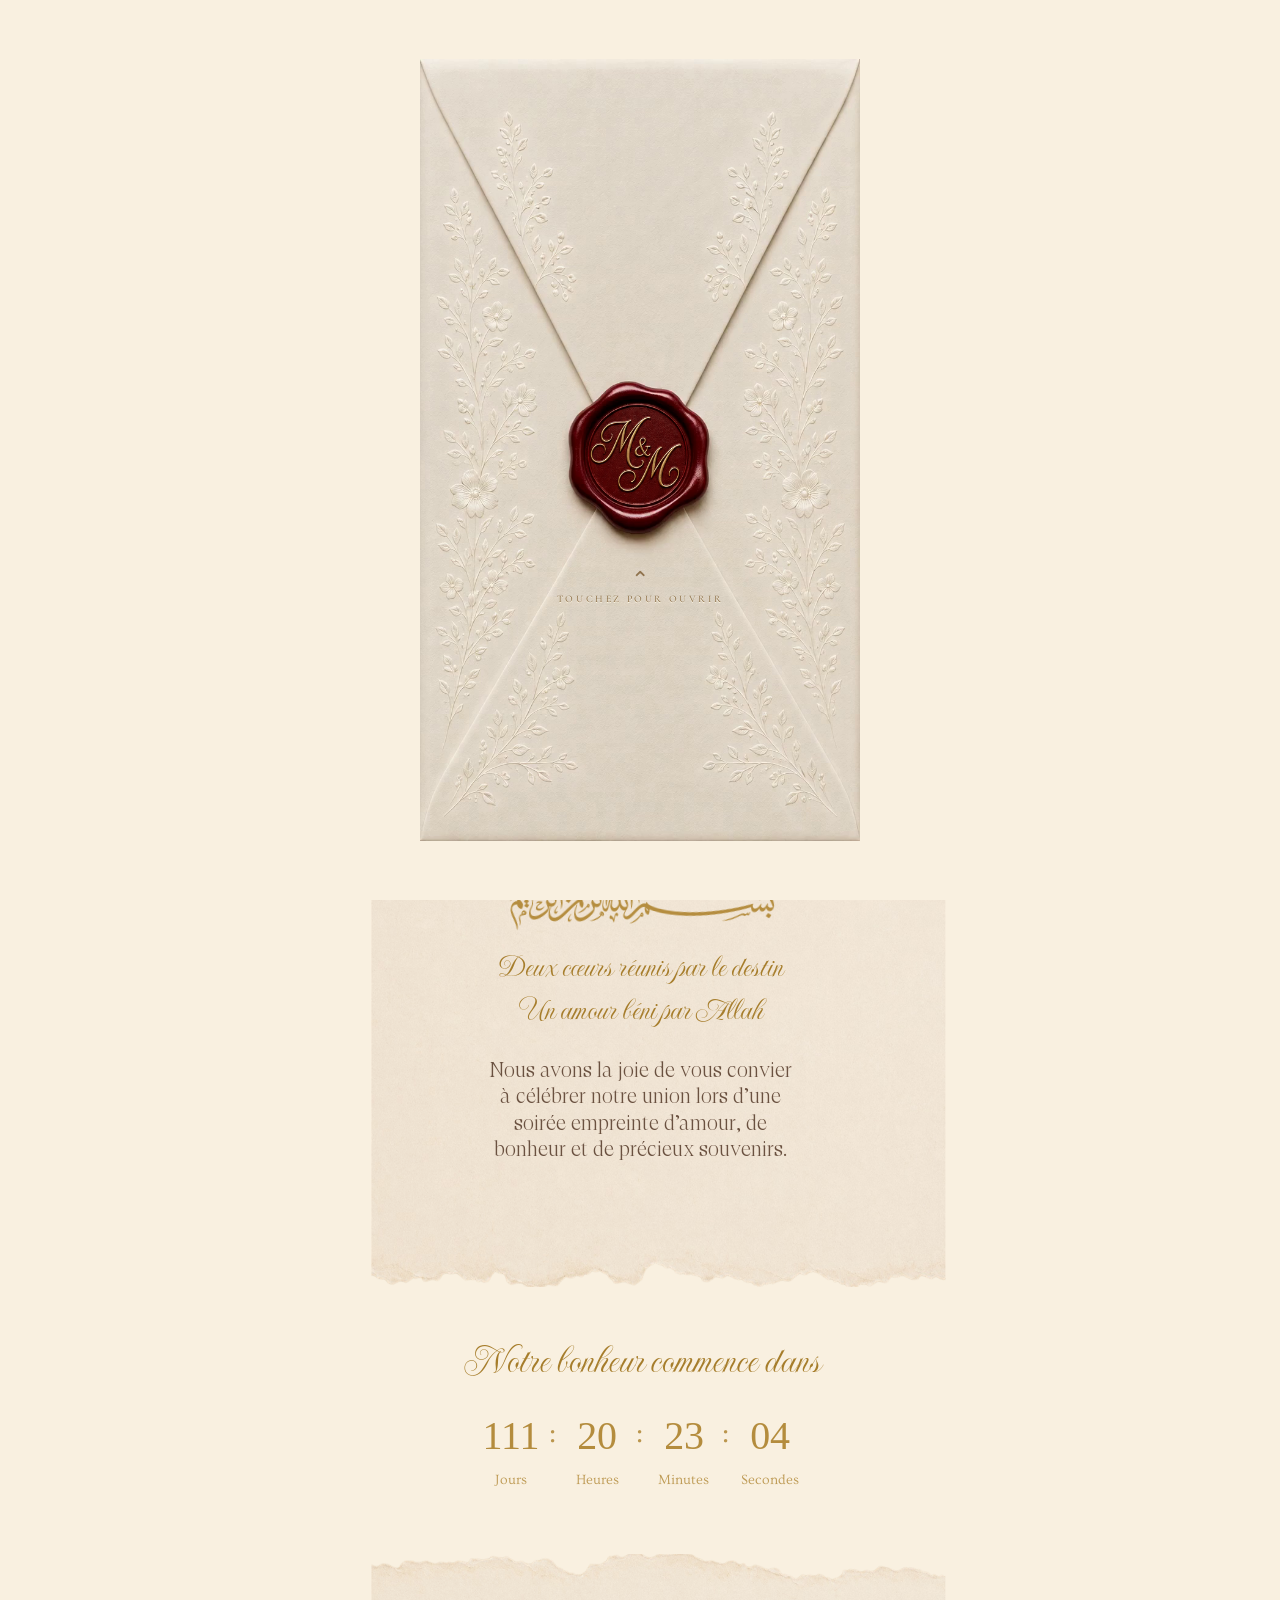
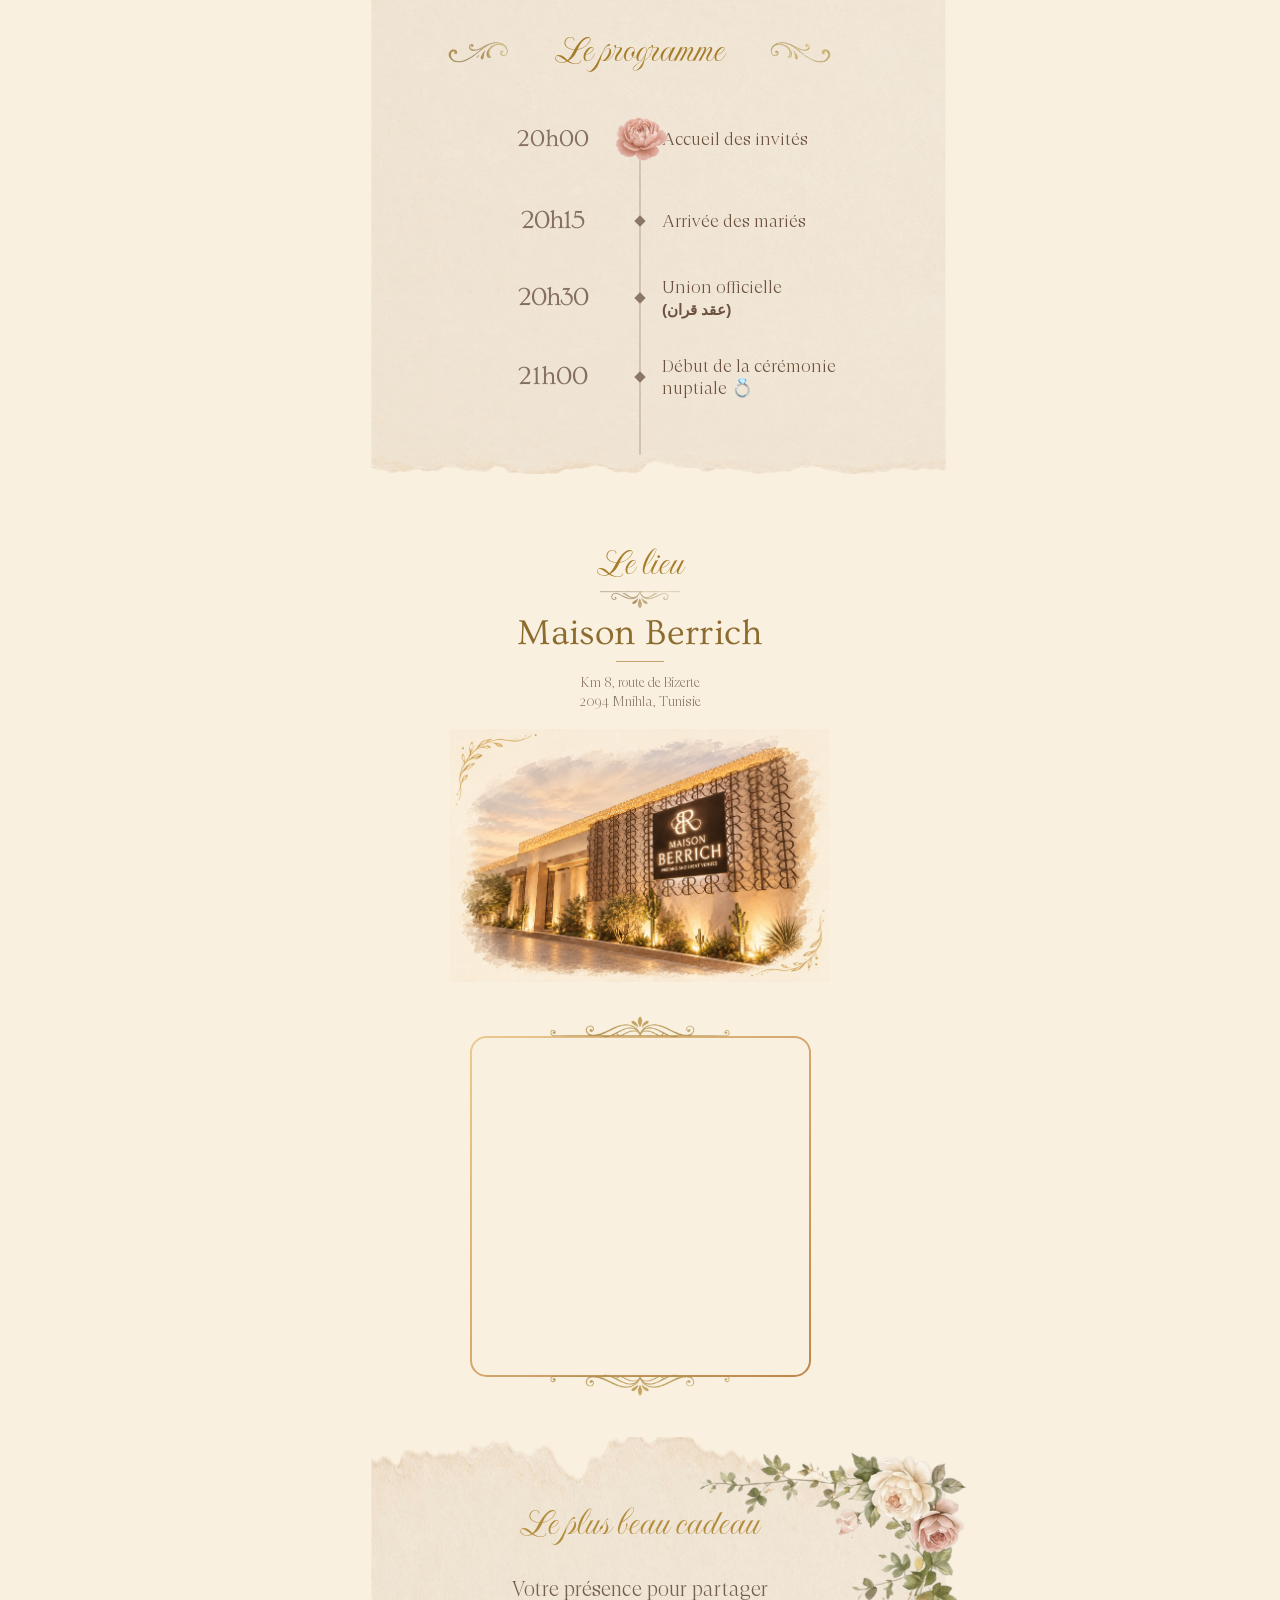
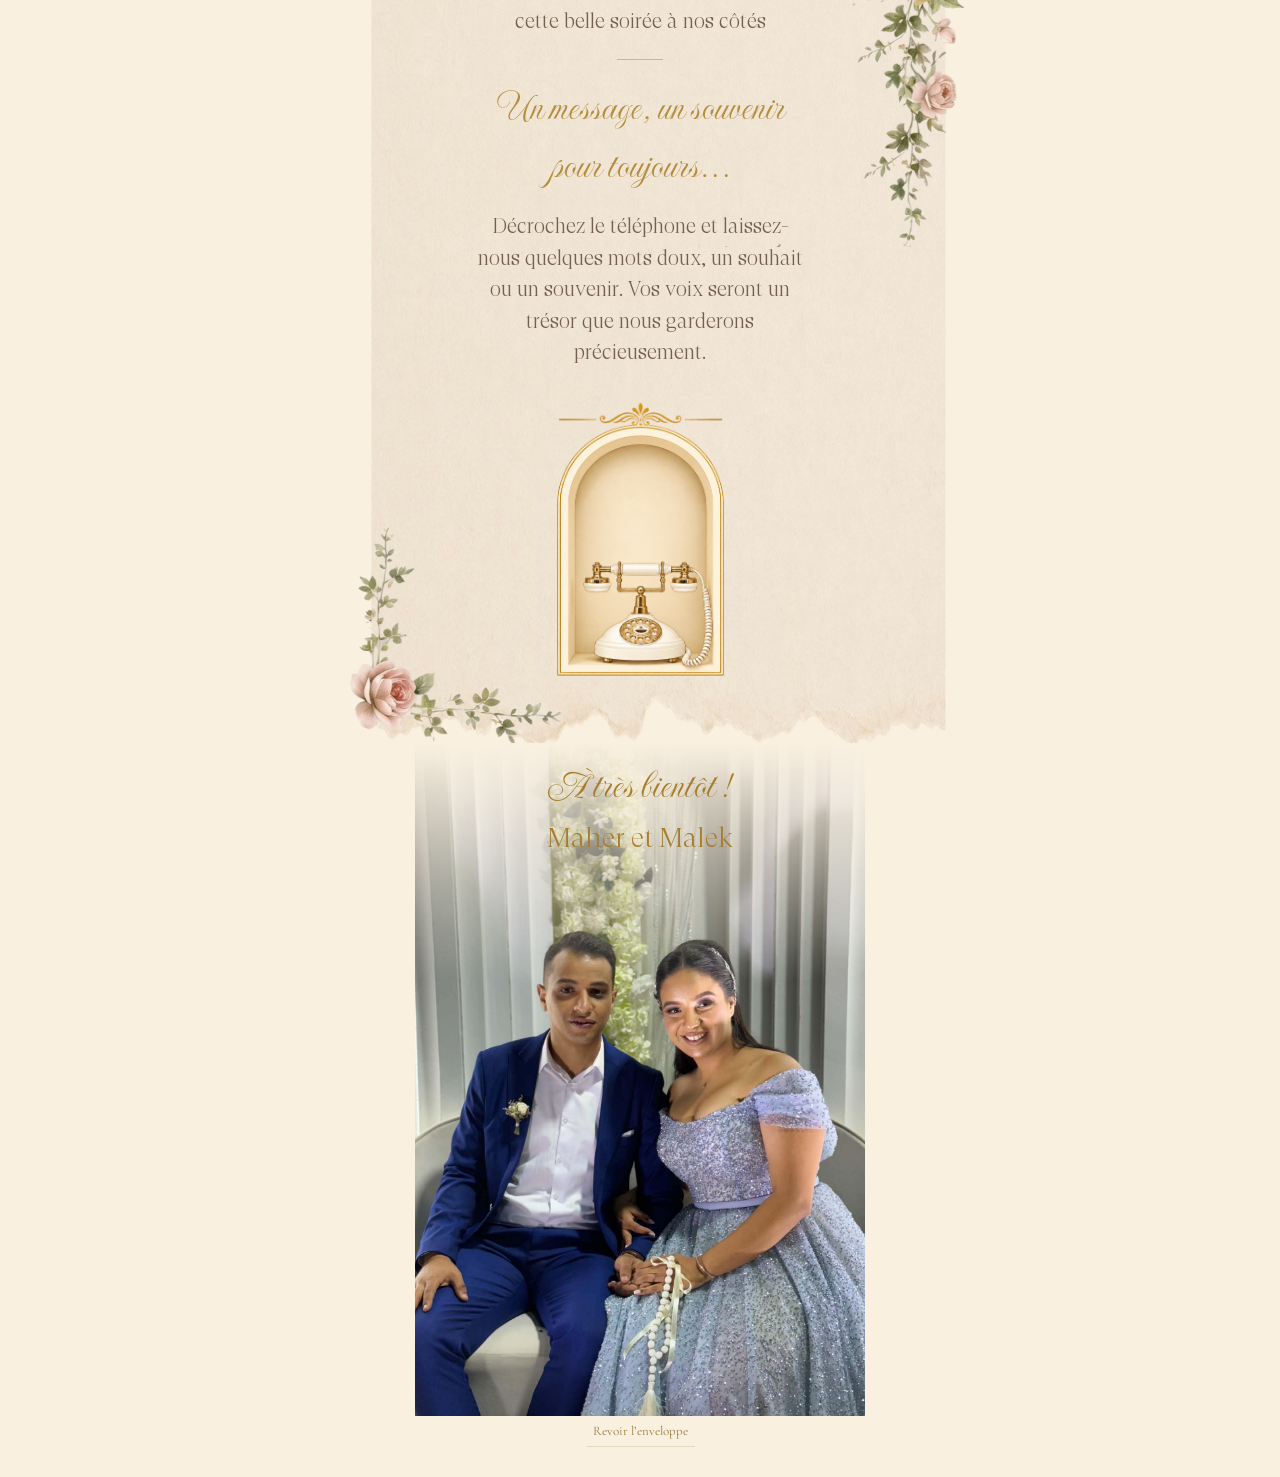
==== commit 369369c6: "Align gift section mobile copy within shared paper column" ====
--- a/index.html
+++ b/index.html
@@ -21,7 +21,7 @@
 <link rel="preconnect" href="https://fonts.googleapis.com"><link rel="preconnect" href="https://fonts.gstatic.com" crossorigin>
 <link href="https://fonts.googleapis.com/css2?family=Cormorant+Garamond:ital,wght@0,300;0,400;0,500;0,600;0,700;1,300;1,400;1,500&family=Great+Vibes&family=Montserrat:wght@400;500;600&display=swap" rel="stylesheet">
 <link rel="stylesheet" href="style.css?v=17"><script src="script.js?v=15" defer></script>
-<link rel="stylesheet" href="assets/model/fonts.css"><link rel="stylesheet" href="model-sections.css?v=5"><link rel="stylesheet" href="model-layout.css?v=32"><script src="model-motion.js?v=6" defer></script><script src="mobile-layout.js?v=4" defer></script></head>
+<link rel="stylesheet" href="assets/model/fonts.css"><link rel="stylesheet" href="model-sections.css?v=5"><link rel="stylesheet" href="model-layout.css?v=33"><script src="model-motion.js?v=6" defer></script><script src="mobile-layout.js?v=4" defer></script></head>
 <body>
 <div class="invitation-cover" id="introOverlay" hidden>
  <div class="envelope-stage">
--- a/model-layout.css
+++ b/model-layout.css
@@ -146,3 +146,7 @@
 /* Guestbook copy precedes the telephone so corner flowers frame the image. */
 .gift-section .guestbook-message{margin-top:0}
 .gift-section .gift-photo{margin-top:8px}
+
+/* Keep mobile copy inside the paper's actual inner edges, on one shared axis. */
+.gift-section>h2,.gift-section>p,.gift-section .guestbook-message{width:min(335px,72vw);max-width:100%;margin-left:auto;margin-right:auto;box-sizing:border-box;text-align:center;-webkit-text-size-adjust:100%;text-size-adjust:100%}
+.gift-section .guestbook-message h3,.gift-section .guestbook-message p{width:100%;max-width:100%;overflow-wrap:break-word}
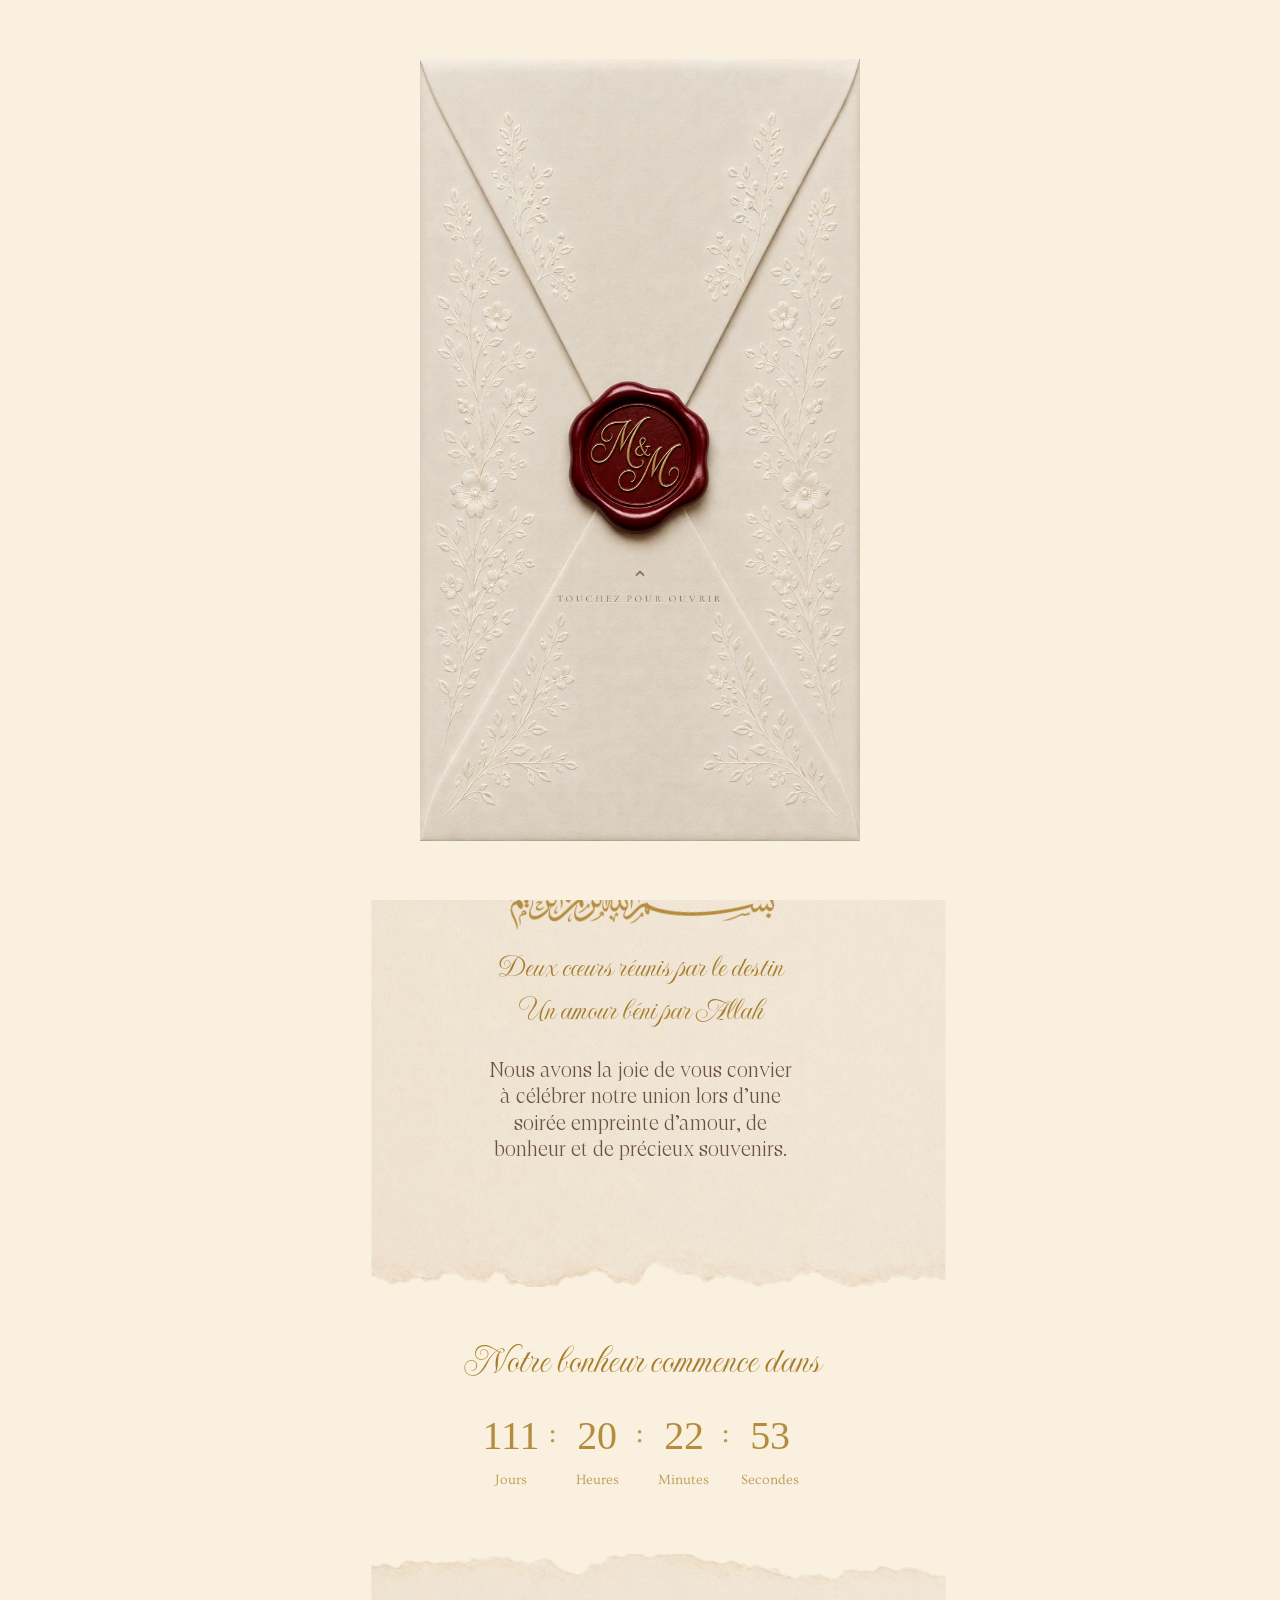
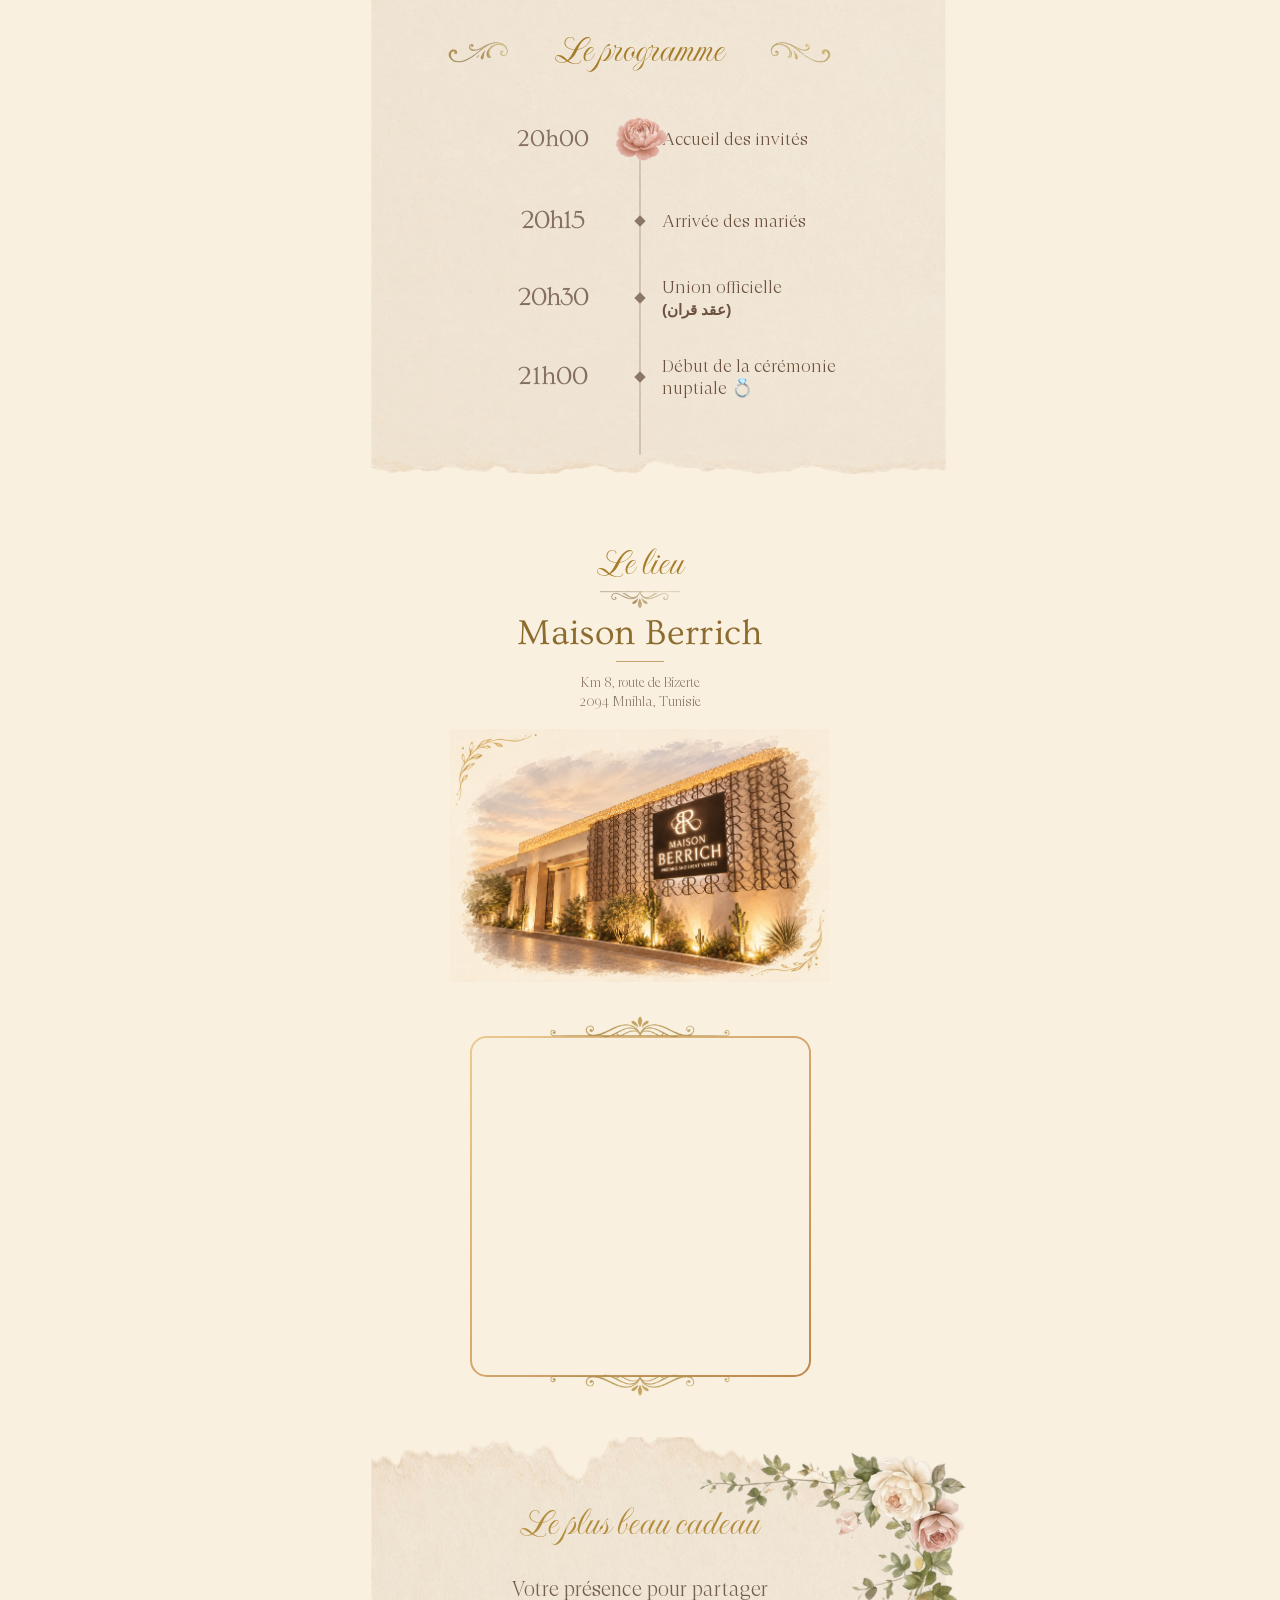
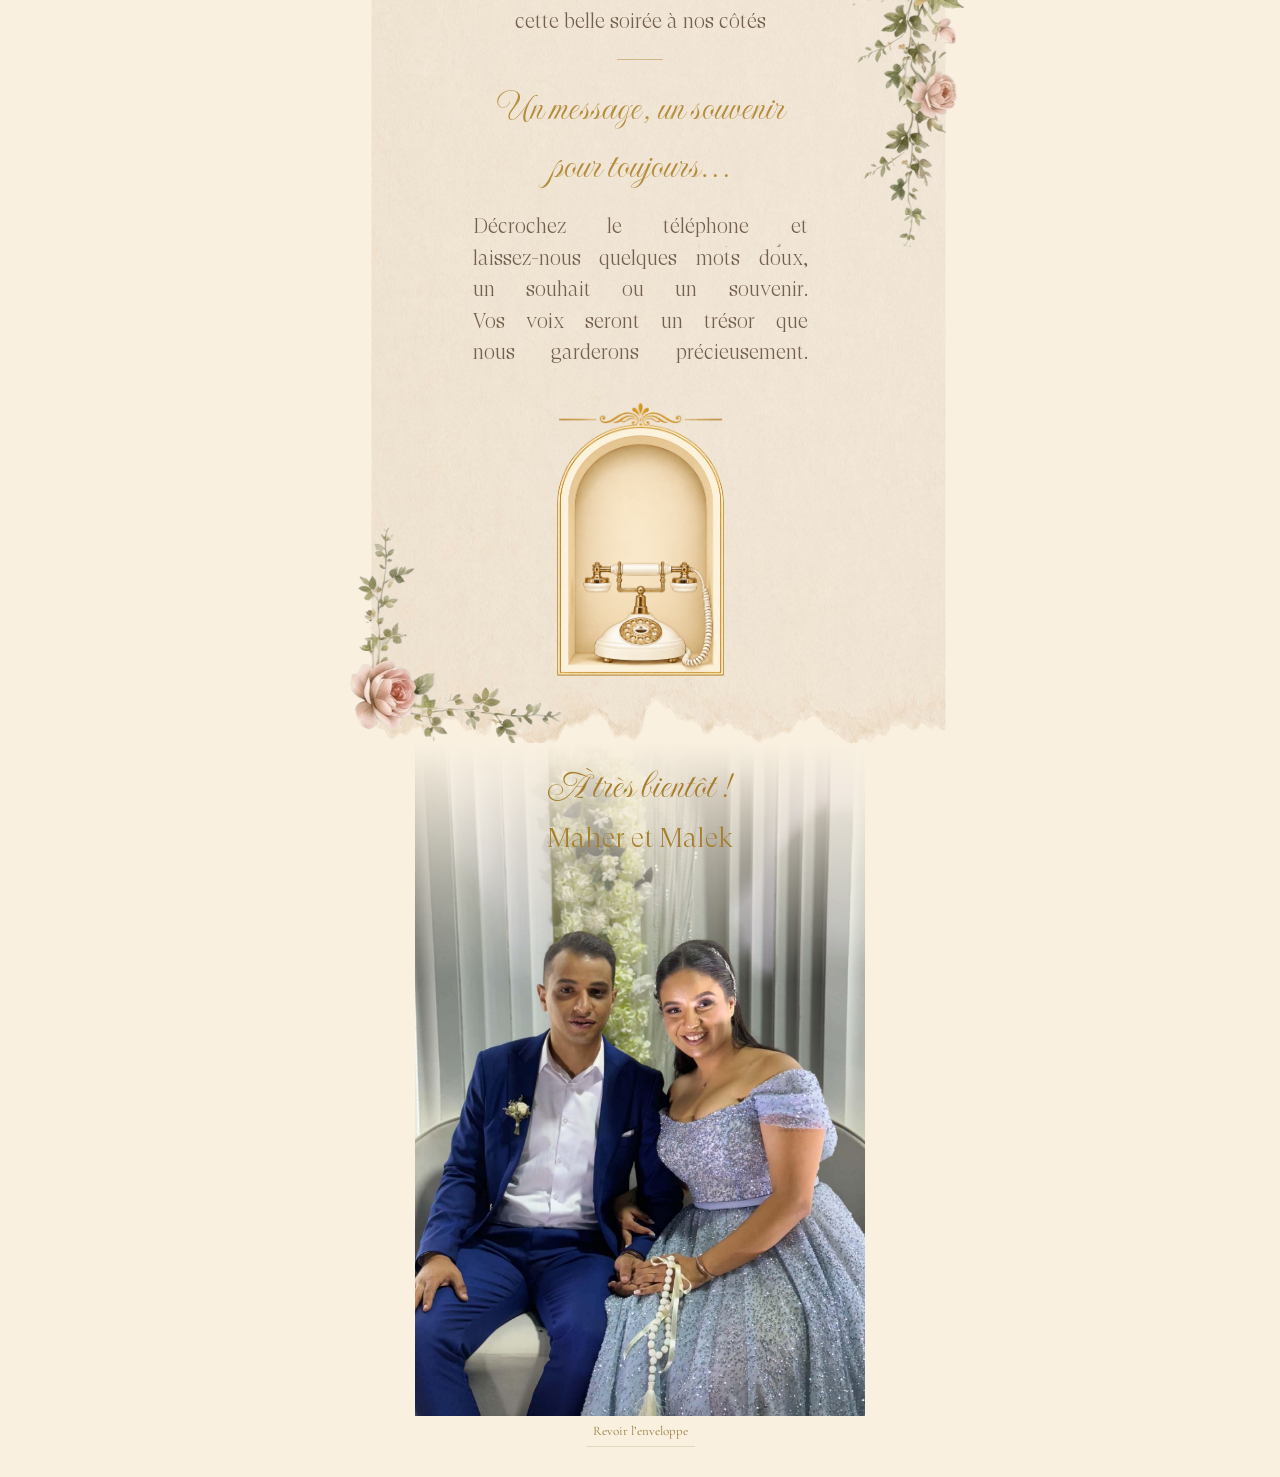
==== commit 06445e66: "Set balanced five line guestbook copy with equal aligned line widths" ====
--- a/index.html
+++ b/index.html
@@ -21,7 +21,7 @@
 <link rel="preconnect" href="https://fonts.googleapis.com"><link rel="preconnect" href="https://fonts.gstatic.com" crossorigin>
 <link href="https://fonts.googleapis.com/css2?family=Cormorant+Garamond:ital,wght@0,300;0,400;0,500;0,600;0,700;1,300;1,400;1,500&family=Great+Vibes&family=Montserrat:wght@400;500;600&display=swap" rel="stylesheet">
 <link rel="stylesheet" href="style.css?v=17"><script src="script.js?v=15" defer></script>
-<link rel="stylesheet" href="assets/model/fonts.css"><link rel="stylesheet" href="model-sections.css?v=5"><link rel="stylesheet" href="model-layout.css?v=33"><script src="model-motion.js?v=6" defer></script><script src="mobile-layout.js?v=4" defer></script></head>
+<link rel="stylesheet" href="assets/model/fonts.css"><link rel="stylesheet" href="model-sections.css?v=5"><link rel="stylesheet" href="model-layout.css?v=34"><script src="model-motion.js?v=6" defer></script><script src="mobile-layout.js?v=4" defer></script></head>
 <body>
 <div class="invitation-cover" id="introOverlay" hidden>
  <div class="envelope-stage">
@@ -47,7 +47,7 @@
  <p>Votre présence pour partager<br>cette belle soirée à nos côtés</p>
  <div class="guestbook-message">
   <h3>Un message, un souvenir pour toujours…</h3>
-  <p>Décrochez le téléphone et laissez-nous quelques mots doux, un souhait ou un souvenir. Vos voix seront un trésor que nous garderons précieusement.</p>
+  <p><span class="guestbook-line">Décrochez le téléphone et</span> <span class="guestbook-line">laissez-nous quelques mots doux,</span> <span class="guestbook-line">un souhait ou un souvenir.</span> <span class="guestbook-line">Vos voix seront un trésor que</span> <span class="guestbook-line">nous garderons précieusement.</span></p>
  </div>
  <figure class="gift-photo">
   <!-- Replace assets/model/le-plus-beau-cadeau-transparent.png to change this photo. -->
--- a/model-layout.css
+++ b/model-layout.css
@@ -150,3 +150,9 @@
 /* Keep mobile copy inside the paper's actual inner edges, on one shared axis. */
 .gift-section>h2,.gift-section>p,.gift-section .guestbook-message{width:min(335px,72vw);max-width:100%;margin-left:auto;margin-right:auto;box-sizing:border-box;text-align:center;-webkit-text-size-adjust:100%;text-size-adjust:100%}
 .gift-section .guestbook-message h3,.gift-section .guestbook-message p{width:100%;max-width:100%;overflow-wrap:break-word}
+
+/* Even line lengths for the voice guestbook paragraph. */
+.gift-section .guestbook-message p{text-align:justify;text-align-last:justify;text-wrap:balance;hyphens:none;overflow-wrap:normal;word-break:normal}
+
+.guestbook-message .guestbook-line{display:block;text-align:justify;text-align-last:justify;white-space:nowrap}
+@media(max-width:359px){.gift-section p{font-size:16px}}
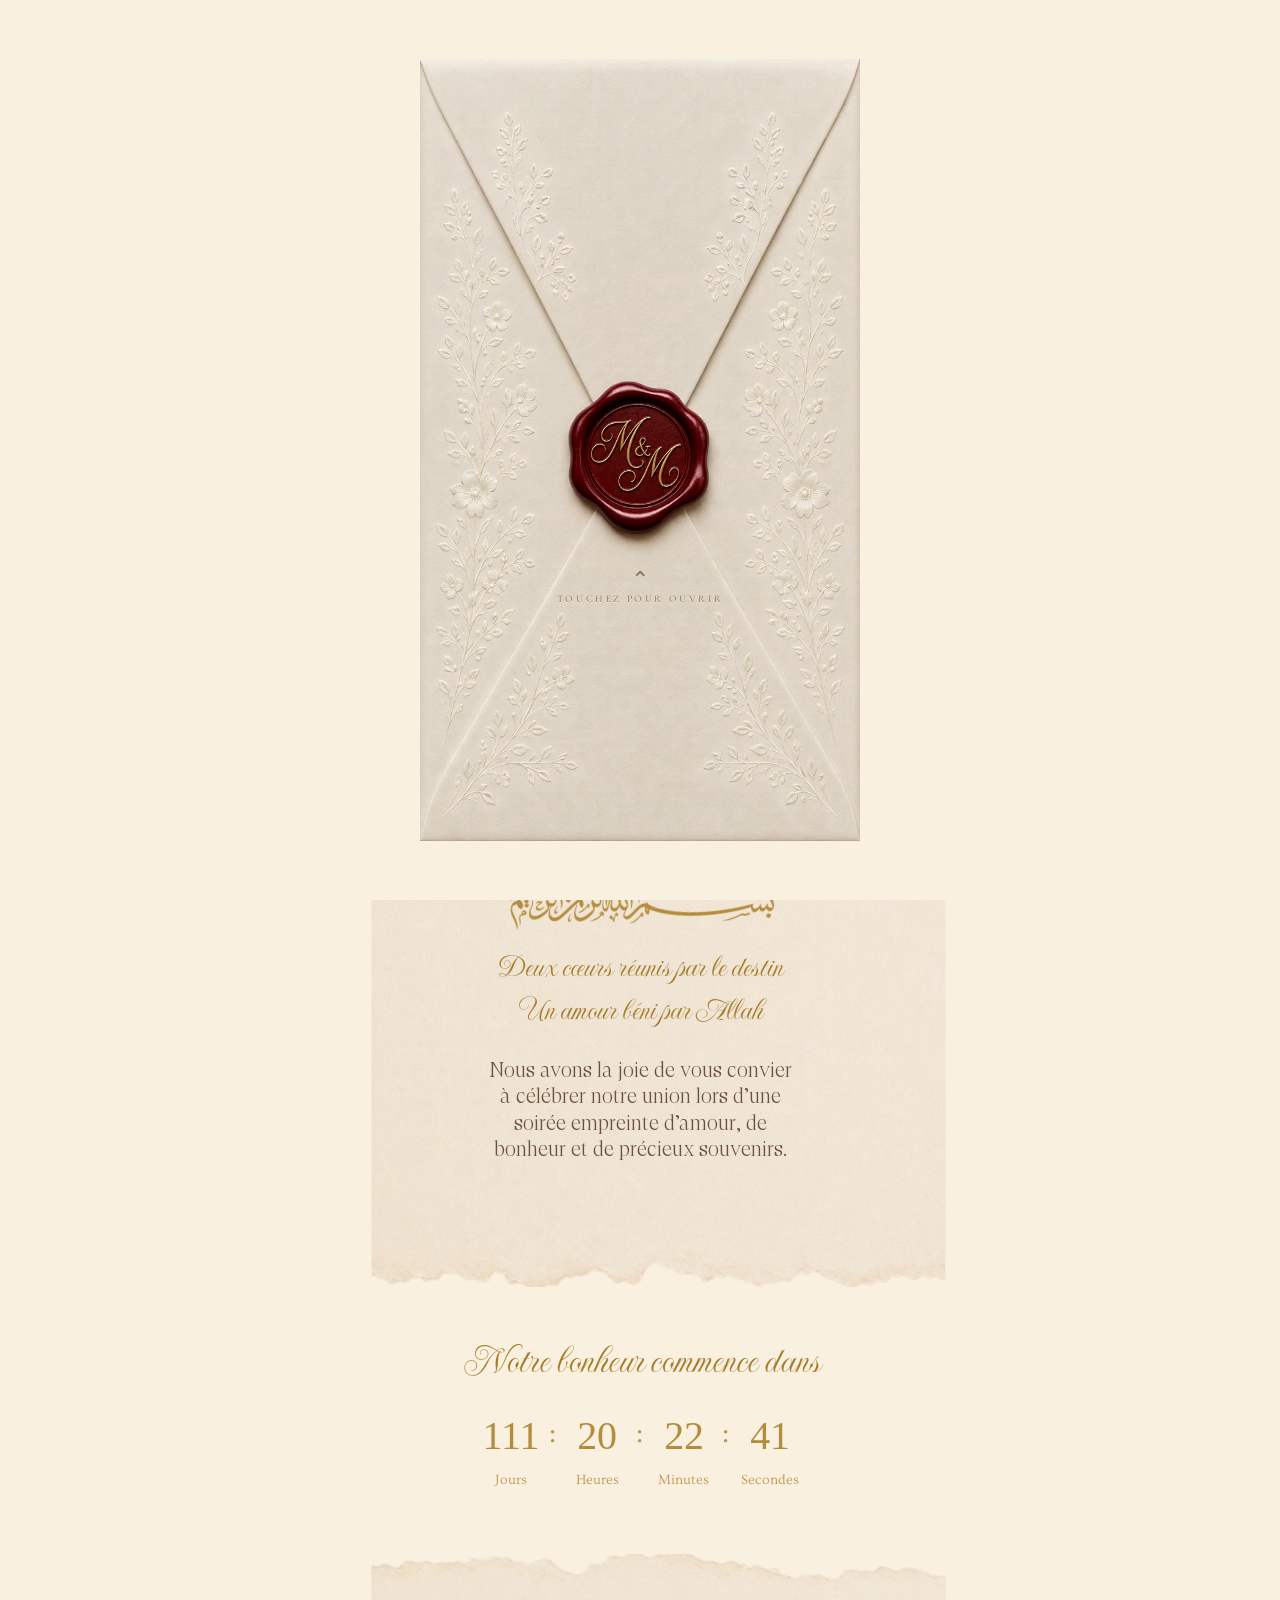
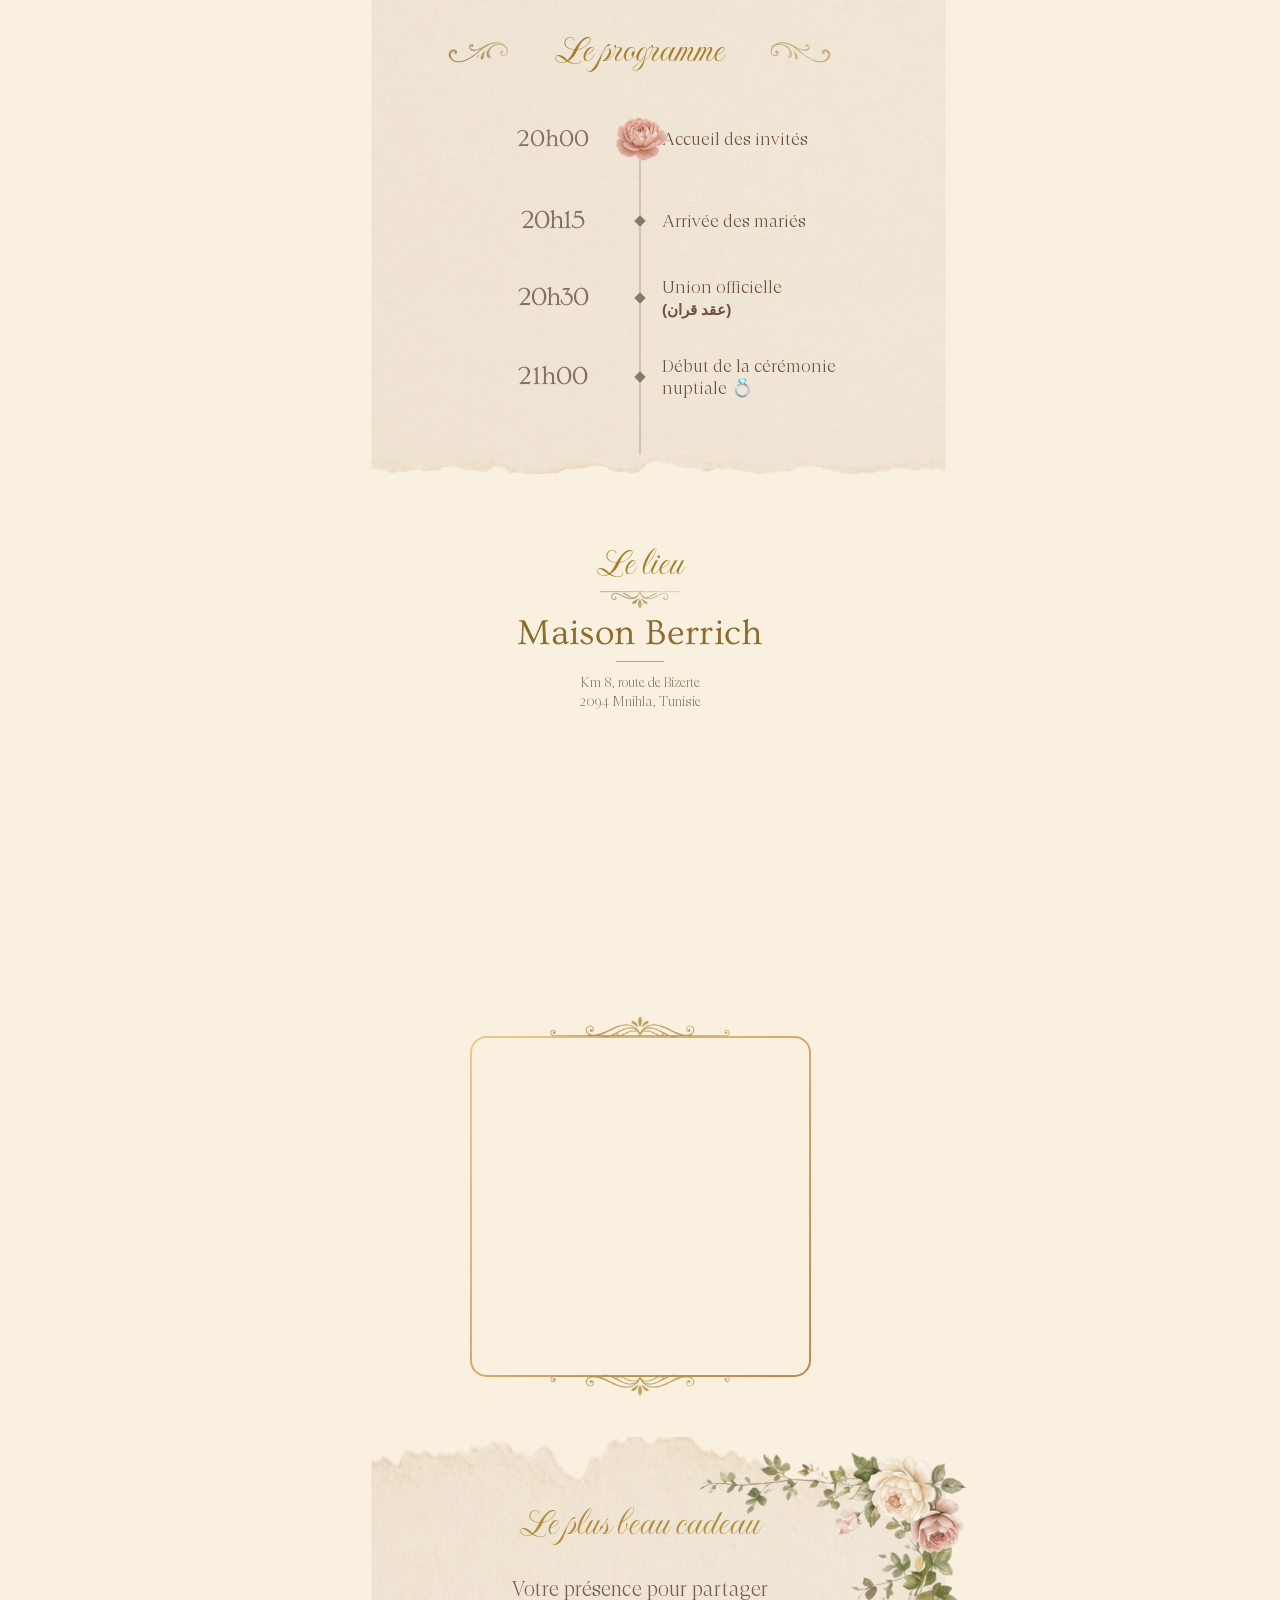
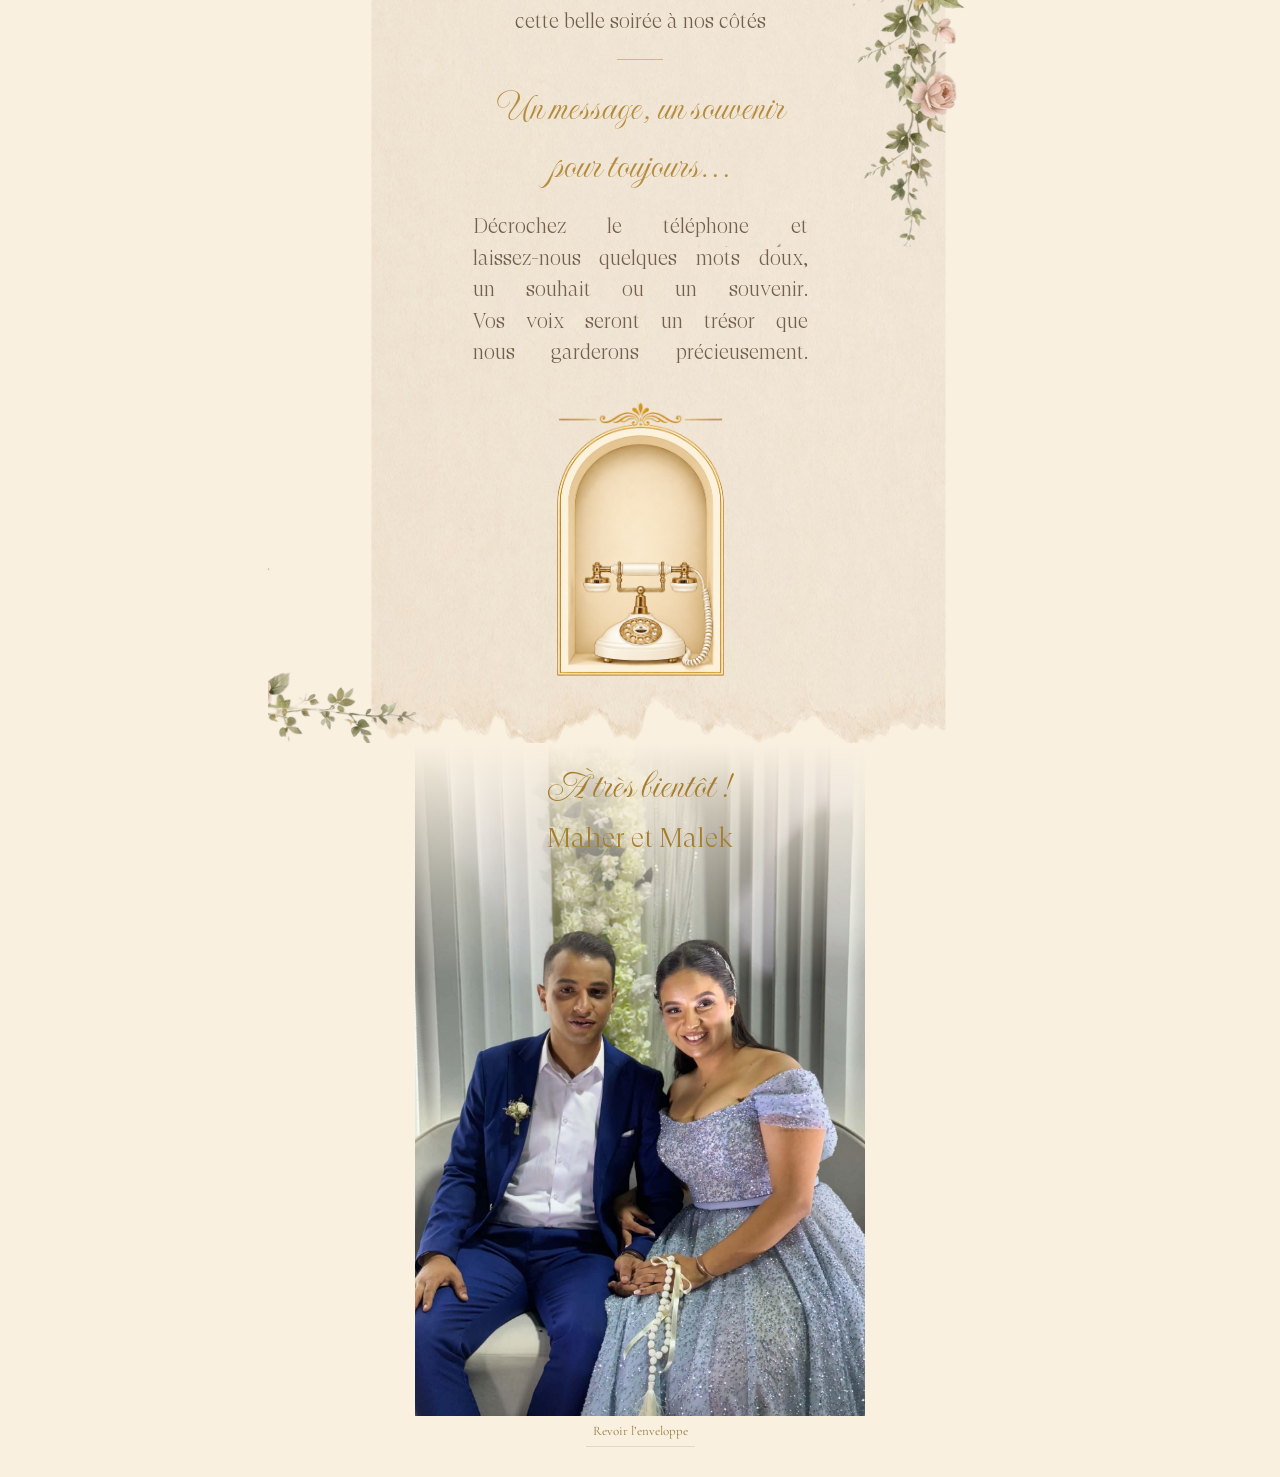
==== commit 938a5e8c: "Restore reference full width mobile paper framing for gift section" ====
--- a/index.html
+++ b/index.html
@@ -21,7 +21,7 @@
 <link rel="preconnect" href="https://fonts.googleapis.com"><link rel="preconnect" href="https://fonts.gstatic.com" crossorigin>
 <link href="https://fonts.googleapis.com/css2?family=Cormorant+Garamond:ital,wght@0,300;0,400;0,500;0,600;0,700;1,300;1,400;1,500&family=Great+Vibes&family=Montserrat:wght@400;500;600&display=swap" rel="stylesheet">
 <link rel="stylesheet" href="style.css?v=17"><script src="script.js?v=15" defer></script>
-<link rel="stylesheet" href="assets/model/fonts.css"><link rel="stylesheet" href="model-sections.css?v=5"><link rel="stylesheet" href="model-layout.css?v=34"><script src="model-motion.js?v=6" defer></script><script src="mobile-layout.js?v=4" defer></script></head>
+<link rel="stylesheet" href="assets/model/fonts.css"><link rel="stylesheet" href="model-sections.css?v=5"><link rel="stylesheet" href="model-layout.css?v=35"><script src="model-motion.js?v=6" defer></script><script src="mobile-layout.js?v=4" defer></script></head>
 <body>
 <div class="invitation-cover" id="introOverlay" hidden>
  <div class="envelope-stage">
--- a/model-layout.css
+++ b/model-layout.css
@@ -114,45 +114,19 @@
 /* Keep original horizontal spacing and centre each row on its timeline point. */
 #rec2487446103 [data-elem-type="text"]:not([data-elem-id="1763405219328"]){height:70px!important}
 
-/* One flowing gift composition; image can be replaced at the same asset path. */
-.reference-sections .gift-section{display:flex;flex-direction:column;align-items:center;gap:22px;padding:58px 20px 54px;background:#f9f0e0 url('assets/model/decor-25.png') center/100% 100% no-repeat;text-align:center}
-.gift-section h2{margin:0;max-width:100%;font:300 clamp(34px,8.5vw,41px)/1.4 'NewFonts',serif;color:#b48c3d}
-.gift-section p{margin:0;max-width:100%;font:100 clamp(18px,4.8vw,21px)/1.5 'NewFonts',serif;color:#725f4d}
-.gift-section .gift-photo{width:min(335px,100%);margin:4px 0 0}
-.gift-section .gift-photo img{display:block;width:100%;height:auto;border-radius:10px}
-
-/* Smaller cutout and the original gently swaying corner flowers. */
-.gift-section .gift-photo{width:min(285px,100%);position:relative;z-index:2}
-.gift-section .gift-photo img{border-radius:0}
-.gift-section h2,.gift-section p{position:relative;z-index:2}
-
-/* Restore the original flower elements, responsive geometry and animation frames. */
-.gift-section .gift-flower-layer{position:absolute;inset:0;pointer-events:none;z-index:1;overflow:clip}
-#rec2487446183 .gift-flower-layer .t396,#rec2487446183 .gift-flower-layer .t396__artboard{height:100%!important;width:100%}
-#rec2487446183 .gift-flower-layer .t396__artboard{background:transparent!important}
-
-/* Voice guestbook message beneath the telephone. */
-.gift-section .guestbook-message{position:relative;z-index:2;width:min(335px,100%);margin:5px 0 0;padding-top:21px}
+/* Reference paper framing: the 744px artwork fills narrow screens by cropping its outer margins. */
+.reference-sections .gift-section{display:flex;flex-direction:column;align-items:center;gap:22px;padding:58px 20px 48px;background:#f9f0e0 url('assets/model/decor-25.png') center/max(744px,100%) 100% no-repeat;text-align:center}
+.gift-section>h2,.gift-section>p,.gift-section .guestbook-message{width:min(335px,100%);max-width:100%;margin-left:auto;margin-right:auto;box-sizing:border-box;text-align:center;-webkit-text-size-adjust:100%;text-size-adjust:100%}
+.gift-section h2{margin-top:0;margin-bottom:0;font:300 clamp(34px,8.5vw,41px)/1.4 'NewFonts',serif;color:#b48c3d;position:relative;z-index:2}
+.gift-section p{margin-top:0;margin-bottom:0;font:100 clamp(18px,4.8vw,21px)/1.5 'NewFonts',serif;color:#725f4d;position:relative;z-index:2}
+.gift-section .guestbook-message{position:relative;z-index:2;margin-top:0;padding-top:21px}
 .gift-section .guestbook-message::before{content:'';position:absolute;top:0;left:50%;width:46px;height:1px;transform:translateX(-50%);background:#b48c3d80}
 .gift-section .guestbook-message h3{margin:0 0 16px;font:300 clamp(34px,8.5vw,41px)/1.4 'NewFonts',serif;color:#b48c3d}
-
-
-/* Anchor the animated rose to the bottom-left of the entire gift section. */
-#rec2487446183 [data-elem-id="1780167004386000002"]{top:auto!important;bottom:-14px!important;left:calc(13% - 30px)!important;width:251px!important;height:auto!important}
-
-/* Reserve a floral footer so the rose remains fully visible, clear of the copy. */
-.reference-sections .gift-section{padding-bottom:48px}
-
-/* Guestbook copy precedes the telephone so corner flowers frame the image. */
-.gift-section .guestbook-message{margin-top:0}
-.gift-section .gift-photo{margin-top:8px}
-
-/* Keep mobile copy inside the paper's actual inner edges, on one shared axis. */
-.gift-section>h2,.gift-section>p,.gift-section .guestbook-message{width:min(335px,72vw);max-width:100%;margin-left:auto;margin-right:auto;box-sizing:border-box;text-align:center;-webkit-text-size-adjust:100%;text-size-adjust:100%}
-.gift-section .guestbook-message h3,.gift-section .guestbook-message p{width:100%;max-width:100%;overflow-wrap:break-word}
-
-/* Even line lengths for the voice guestbook paragraph. */
-.gift-section .guestbook-message p{text-align:justify;text-align-last:justify;text-wrap:balance;hyphens:none;overflow-wrap:normal;word-break:normal}
-
+.gift-section .guestbook-message p{width:100%;max-width:100%;hyphens:none;word-break:normal}
 .guestbook-message .guestbook-line{display:block;text-align:justify;text-align-last:justify;white-space:nowrap}
-@media(max-width:359px){.gift-section p{font-size:16px}}
+.gift-section .gift-photo{width:min(285px,100%);margin:8px 0 0;position:relative;z-index:2}
+.gift-section .gift-photo img{display:block;width:100%;height:auto}
+.gift-section .gift-flower-layer{position:absolute;inset:0;pointer-events:none;z-index:1;overflow:clip}
+#rec2487446183 .gift-flower-layer .t396,#rec2487446183 .gift-flower-layer .t396__artboard{height:100%!important;width:100%;background:transparent!important}
+#rec2487446183 [data-elem-id="1780167004386000002"]{top:auto!important;bottom:-14px!important;left:calc(50% - 450px)!important;width:251px!important;height:auto!important}
+@media(max-width:479px){#rec2487446183 [data-elem-id="1780167004386000002"]{left:-24px!important}}
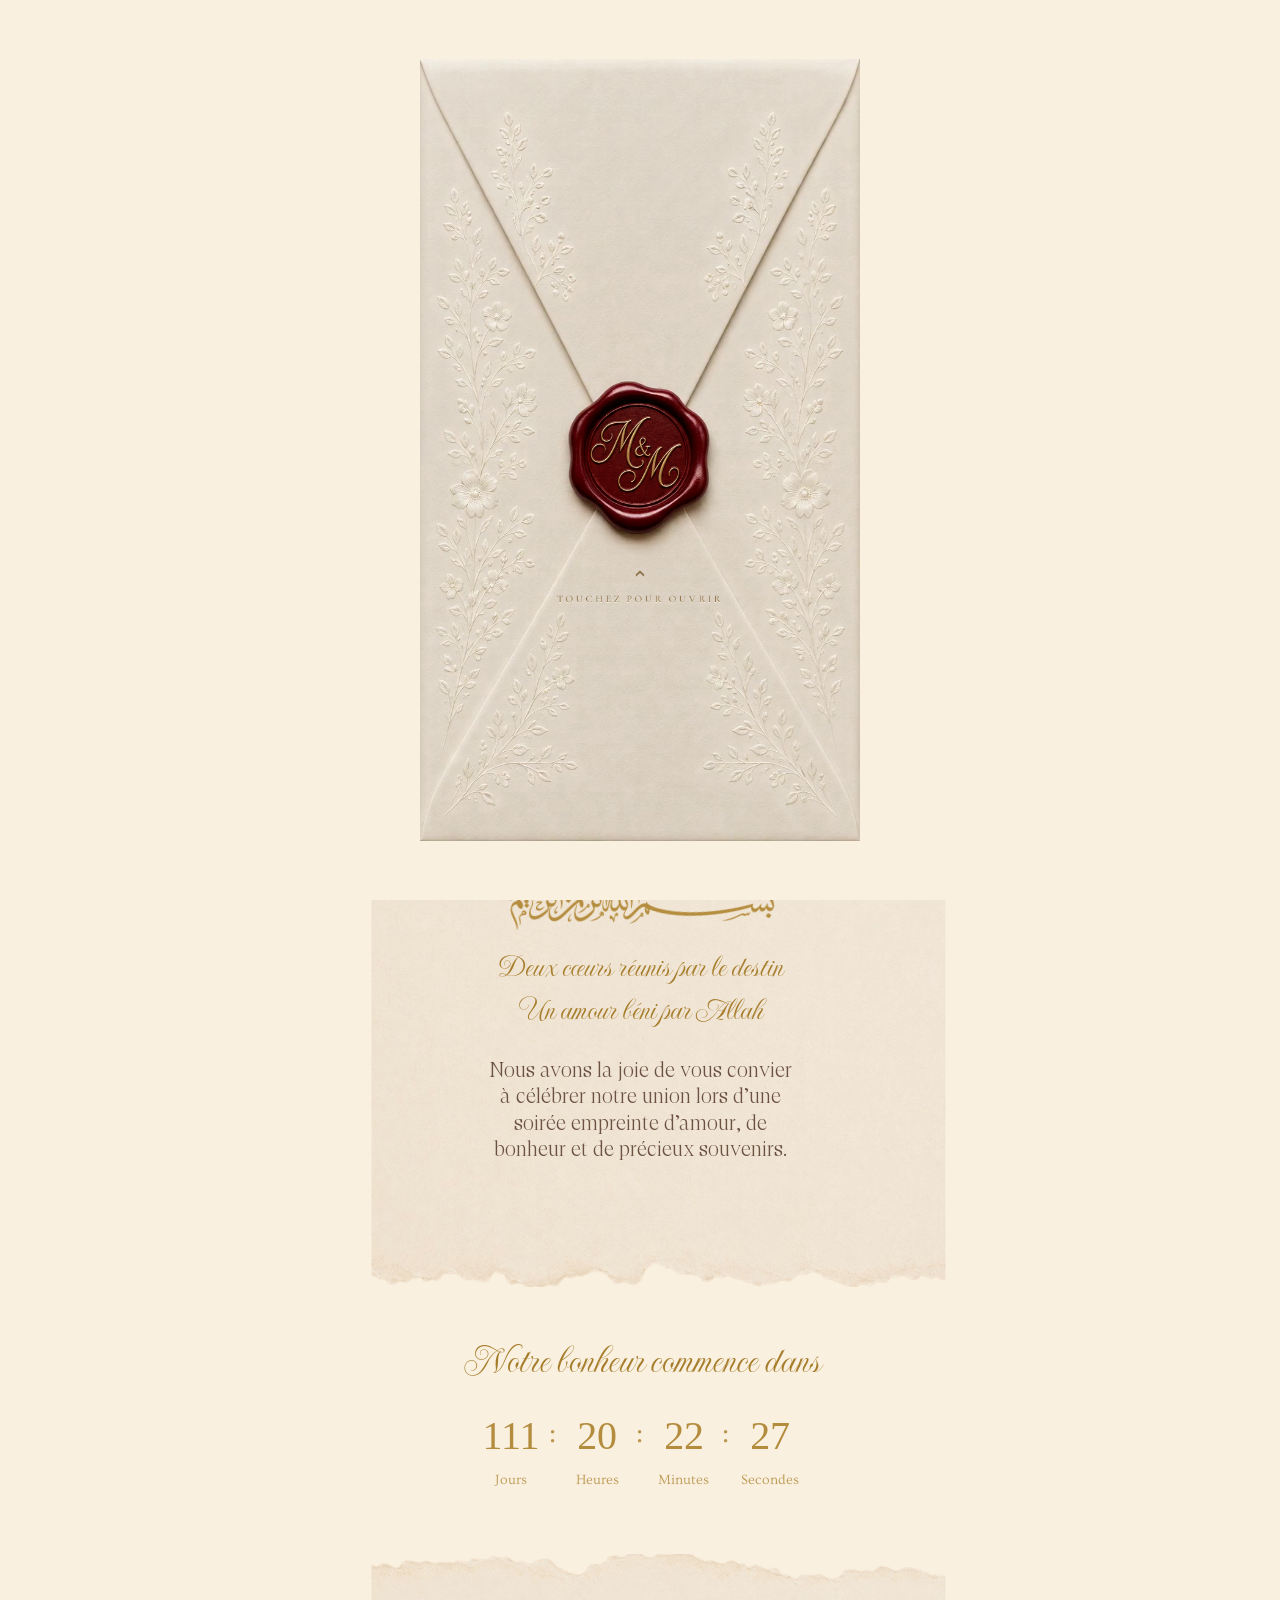
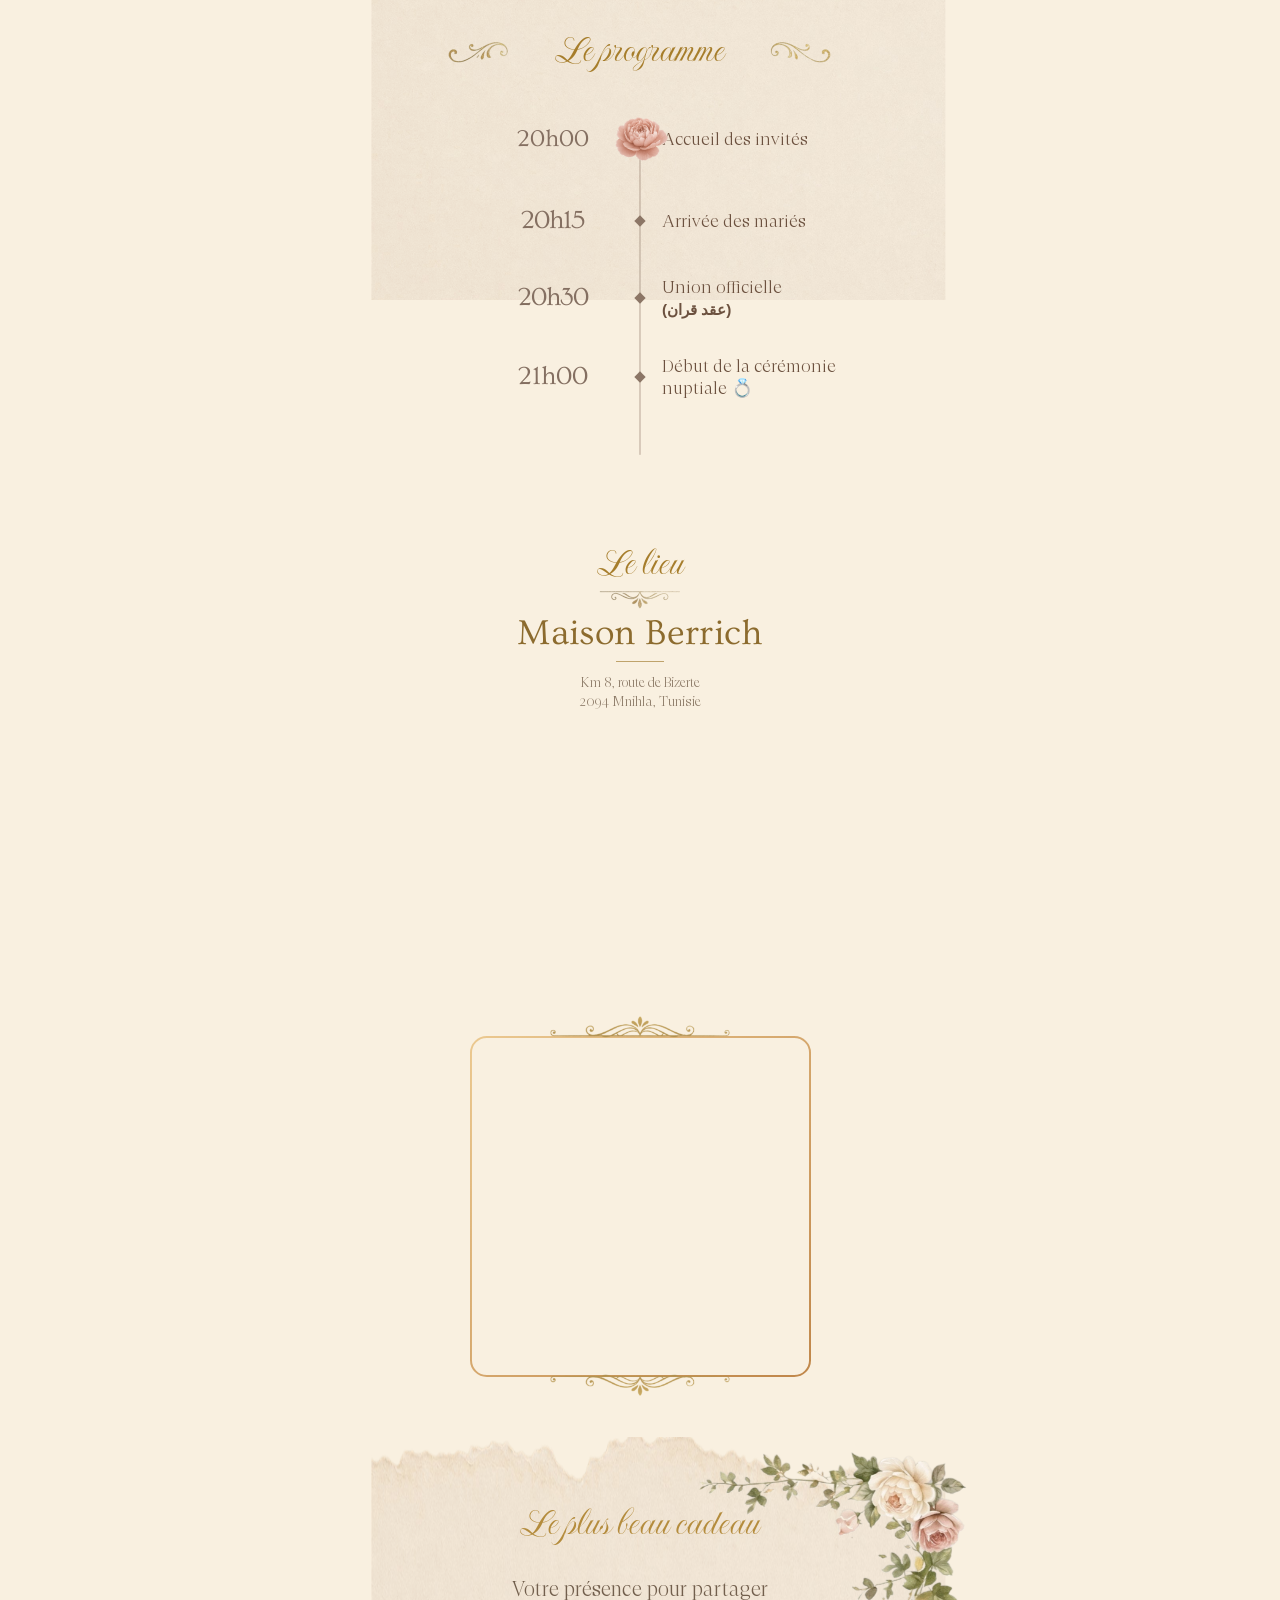
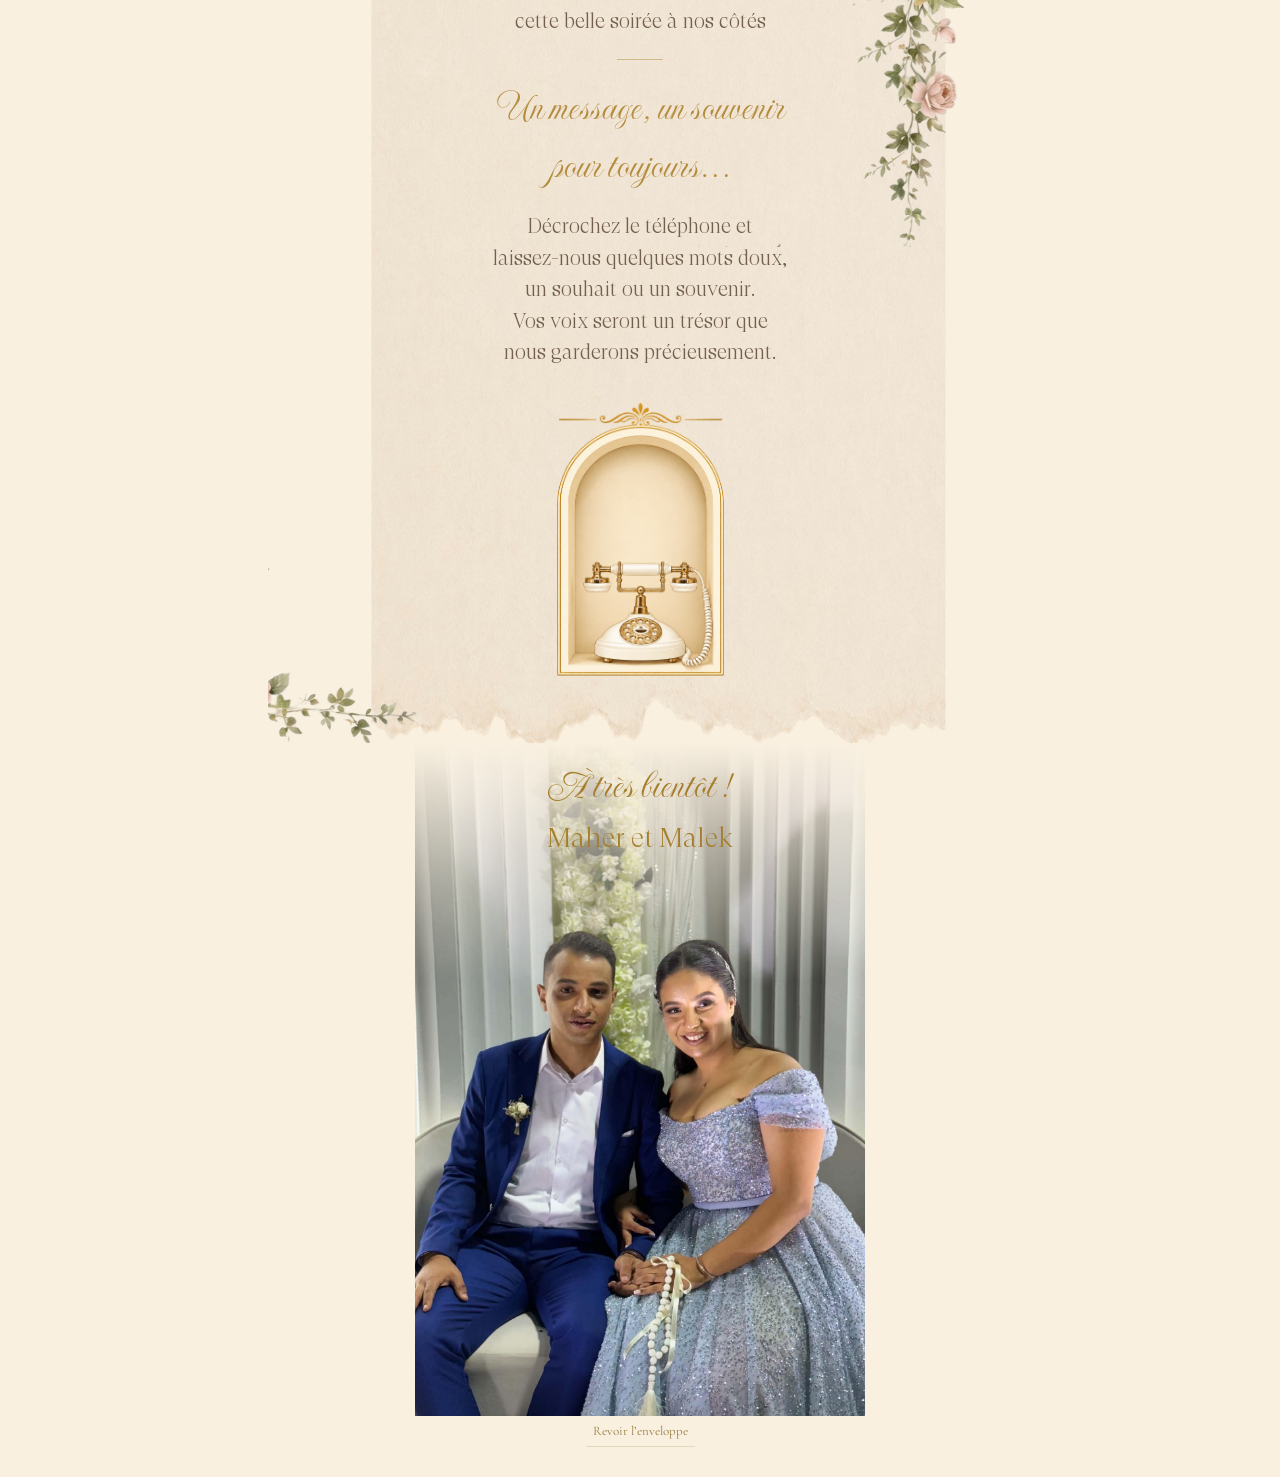
==== commit 4a91d033: "Use natural centered word spacing for guestbook paragraph" ====
--- a/index.html
+++ b/index.html
@@ -21,7 +21,7 @@
 <link rel="preconnect" href="https://fonts.googleapis.com"><link rel="preconnect" href="https://fonts.gstatic.com" crossorigin>
 <link href="https://fonts.googleapis.com/css2?family=Cormorant+Garamond:ital,wght@0,300;0,400;0,500;0,600;0,700;1,300;1,400;1,500&family=Great+Vibes&family=Montserrat:wght@400;500;600&display=swap" rel="stylesheet">
 <link rel="stylesheet" href="style.css?v=17"><script src="script.js?v=15" defer></script>
-<link rel="stylesheet" href="assets/model/fonts.css"><link rel="stylesheet" href="model-sections.css?v=5"><link rel="stylesheet" href="model-layout.css?v=35"><script src="model-motion.js?v=6" defer></script><script src="mobile-layout.js?v=4" defer></script></head>
+<link rel="stylesheet" href="assets/model/fonts.css"><link rel="stylesheet" href="model-sections.css?v=5"><link rel="stylesheet" href="model-layout.css?v=36"><script src="model-motion.js?v=6" defer></script><script src="mobile-layout.js?v=4" defer></script></head>
 <body>
 <div class="invitation-cover" id="introOverlay" hidden>
  <div class="envelope-stage">
--- a/model-layout.css
+++ b/model-layout.css
@@ -123,7 +123,7 @@
 .gift-section .guestbook-message::before{content:'';position:absolute;top:0;left:50%;width:46px;height:1px;transform:translateX(-50%);background:#b48c3d80}
 .gift-section .guestbook-message h3{margin:0 0 16px;font:300 clamp(34px,8.5vw,41px)/1.4 'NewFonts',serif;color:#b48c3d}
 .gift-section .guestbook-message p{width:100%;max-width:100%;hyphens:none;word-break:normal}
-.guestbook-message .guestbook-line{display:block;text-align:justify;text-align-last:justify;white-space:nowrap}
+.guestbook-message .guestbook-line{display:block;text-align:center;text-align-last:auto;white-space:normal;word-spacing:normal;letter-spacing:normal}
 .gift-section .gift-photo{width:min(285px,100%);margin:8px 0 0;position:relative;z-index:2}
 .gift-section .gift-photo img{display:block;width:100%;height:auto}
 .gift-section .gift-flower-layer{position:absolute;inset:0;pointer-events:none;z-index:1;overflow:clip}
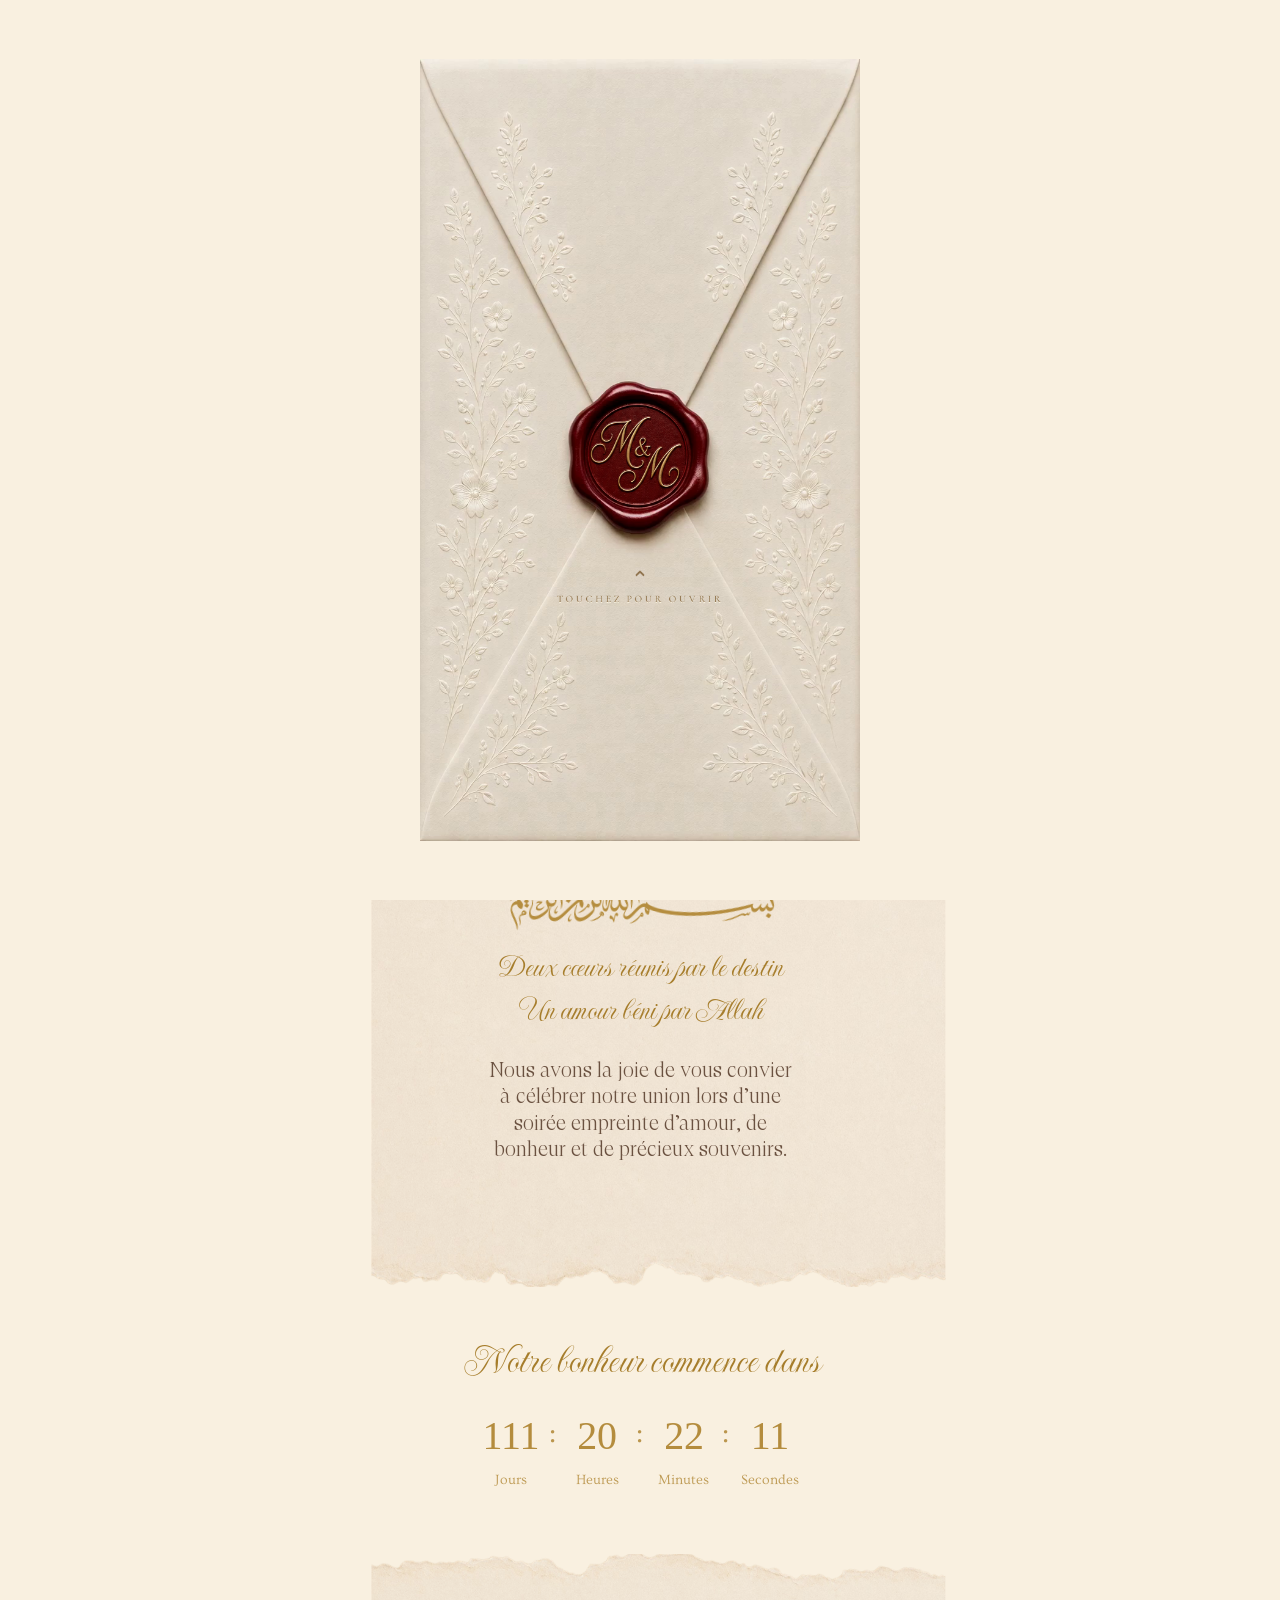
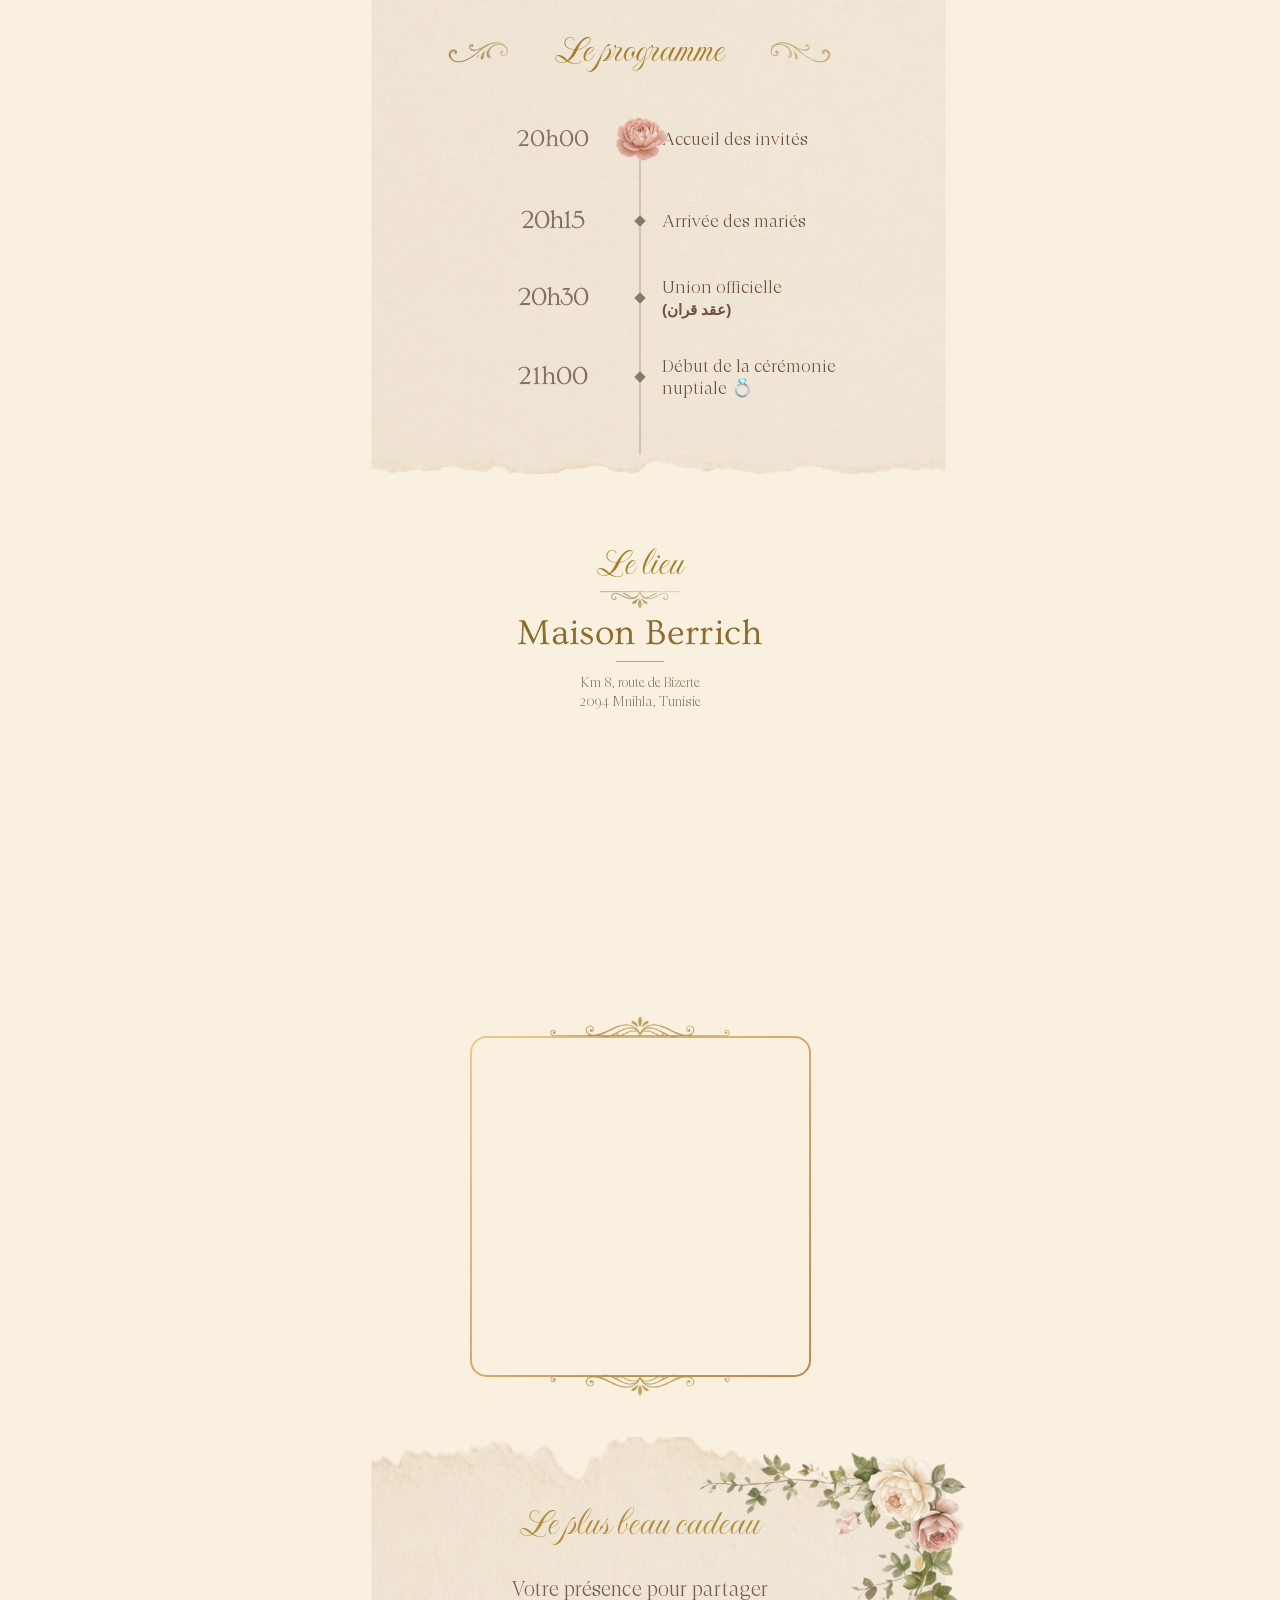
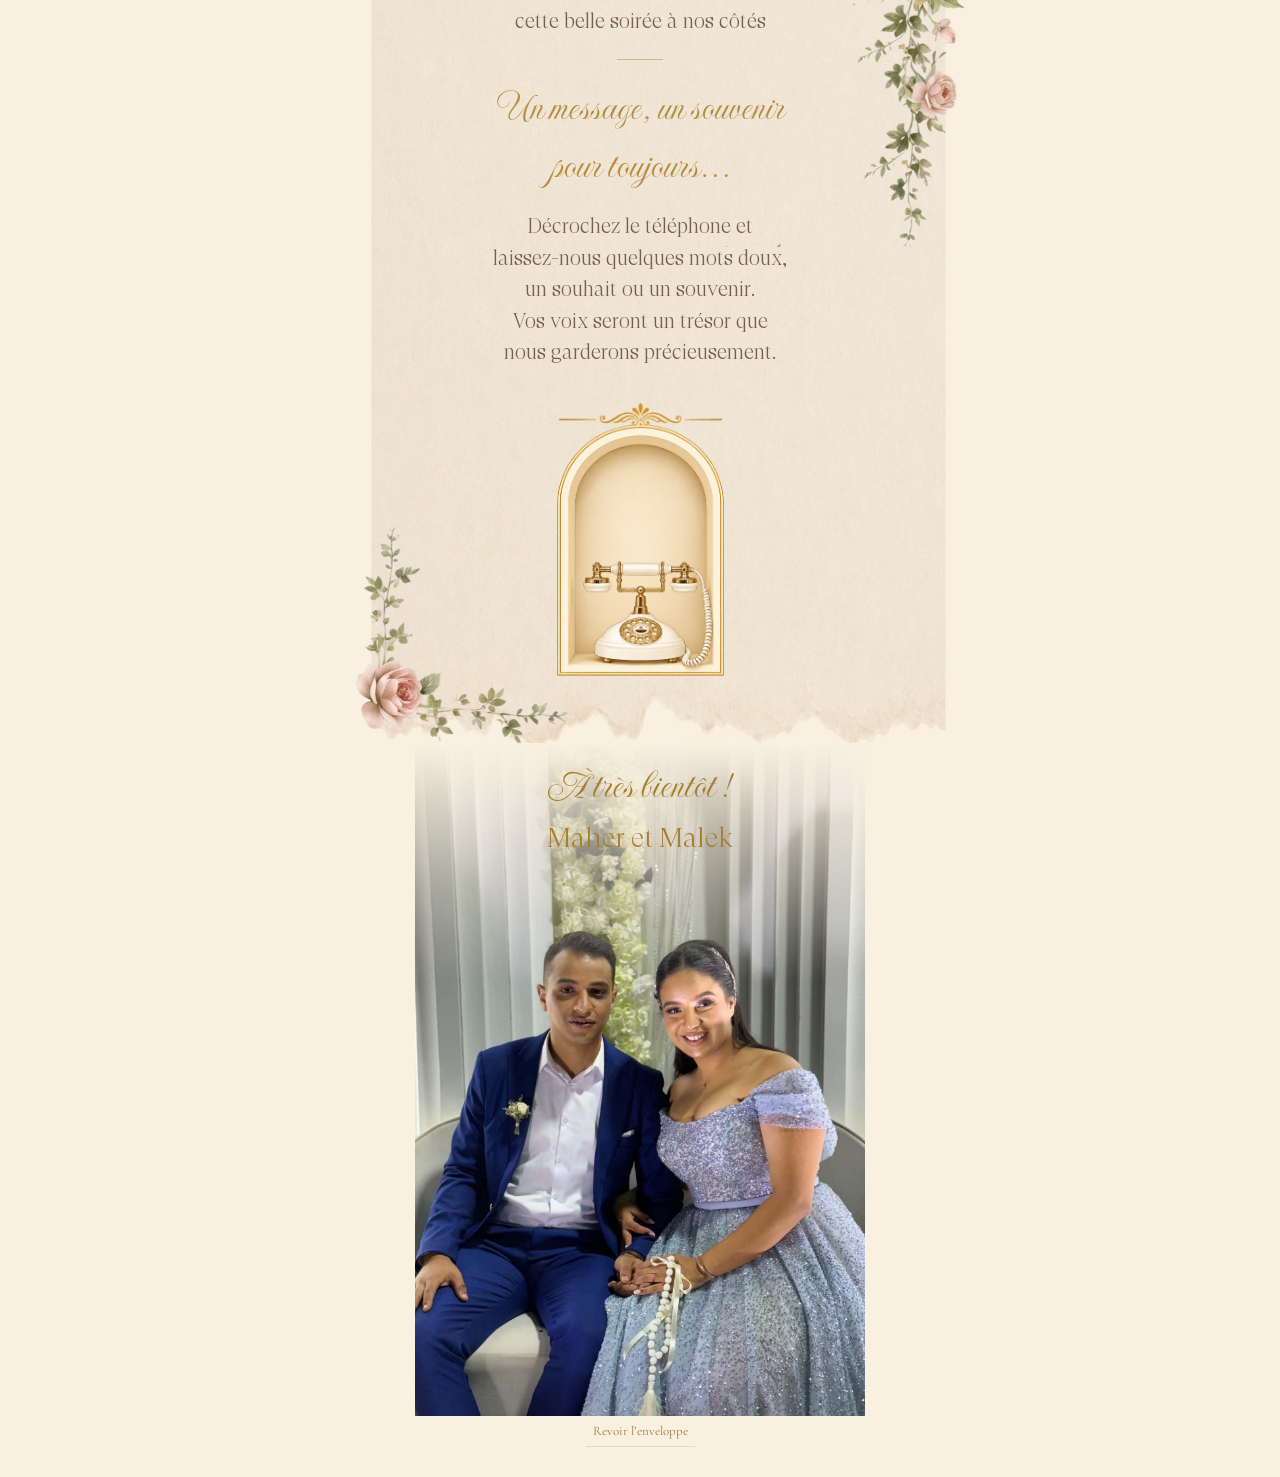
==== commit f19f4829: "Align desktop corner rose with paper edge without changing mobile" ====
--- a/index.html
+++ b/index.html
@@ -21,7 +21,7 @@
 <link rel="preconnect" href="https://fonts.googleapis.com"><link rel="preconnect" href="https://fonts.gstatic.com" crossorigin>
 <link href="https://fonts.googleapis.com/css2?family=Cormorant+Garamond:ital,wght@0,300;0,400;0,500;0,600;0,700;1,300;1,400;1,500&family=Great+Vibes&family=Montserrat:wght@400;500;600&display=swap" rel="stylesheet">
 <link rel="stylesheet" href="style.css?v=17"><script src="script.js?v=15" defer></script>
-<link rel="stylesheet" href="assets/model/fonts.css"><link rel="stylesheet" href="model-sections.css?v=5"><link rel="stylesheet" href="model-layout.css?v=36"><script src="model-motion.js?v=6" defer></script><script src="mobile-layout.js?v=4" defer></script></head>
+<link rel="stylesheet" href="assets/model/fonts.css"><link rel="stylesheet" href="model-sections.css?v=5"><link rel="stylesheet" href="model-layout.css?v=37"><script src="model-motion.js?v=6" defer></script><script src="mobile-layout.js?v=4" defer></script></head>
 <body>
 <div class="invitation-cover" id="introOverlay" hidden>
  <div class="envelope-stage">
--- a/model-layout.css
+++ b/model-layout.css
@@ -130,3 +130,6 @@
 #rec2487446183 .gift-flower-layer .t396,#rec2487446183 .gift-flower-layer .t396__artboard{height:100%!important;width:100%;background:transparent!important}
 #rec2487446183 [data-elem-id="1780167004386000002"]{top:auto!important;bottom:-14px!important;left:calc(50% - 450px)!important;width:251px!important;height:auto!important}
 @media(max-width:479px){#rec2487446183 [data-elem-id="1780167004386000002"]{left:-24px!important}}
+
+/* Desktop only: follow the paper edge rather than a fixed 450px offset. */
+@media(min-width:480px){#rec2487446183 [data-elem-id="1780167004386000002"]{left:calc(50% - max(275px,37%) - 24px)!important}}
